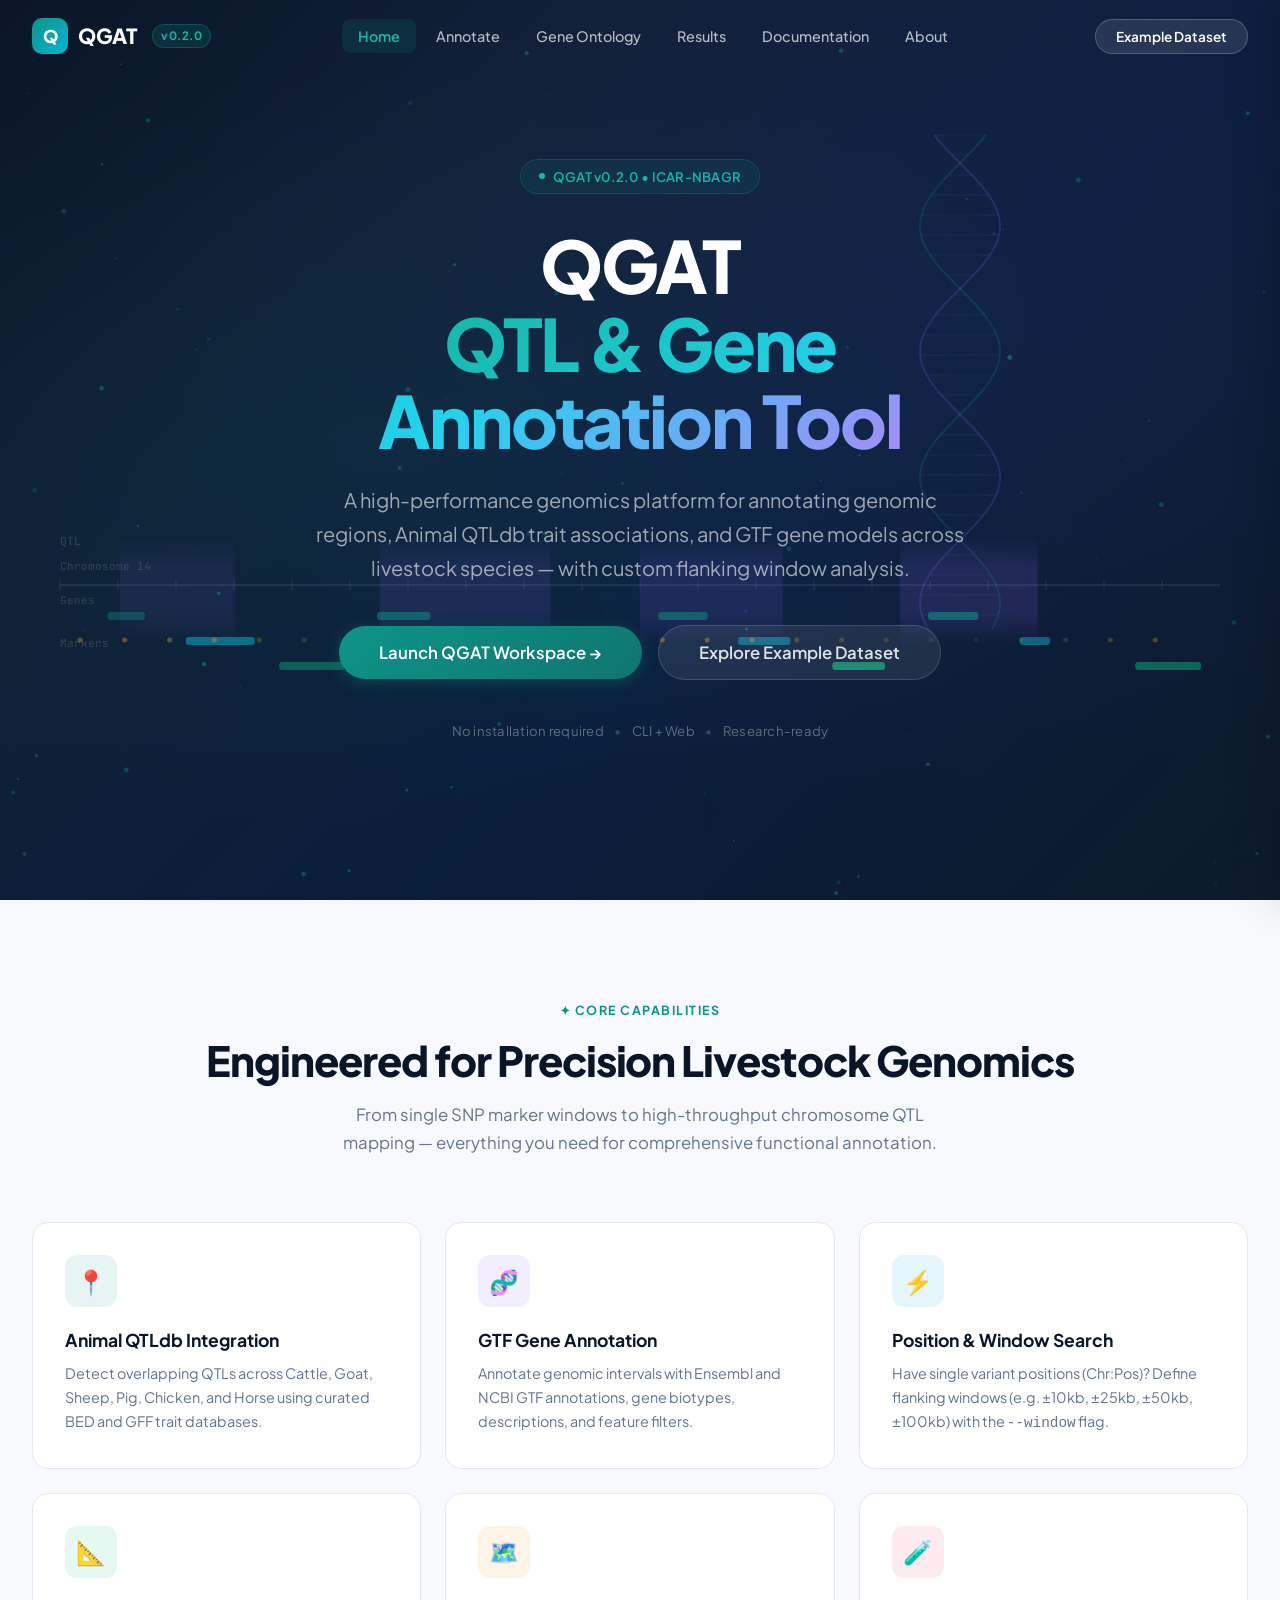
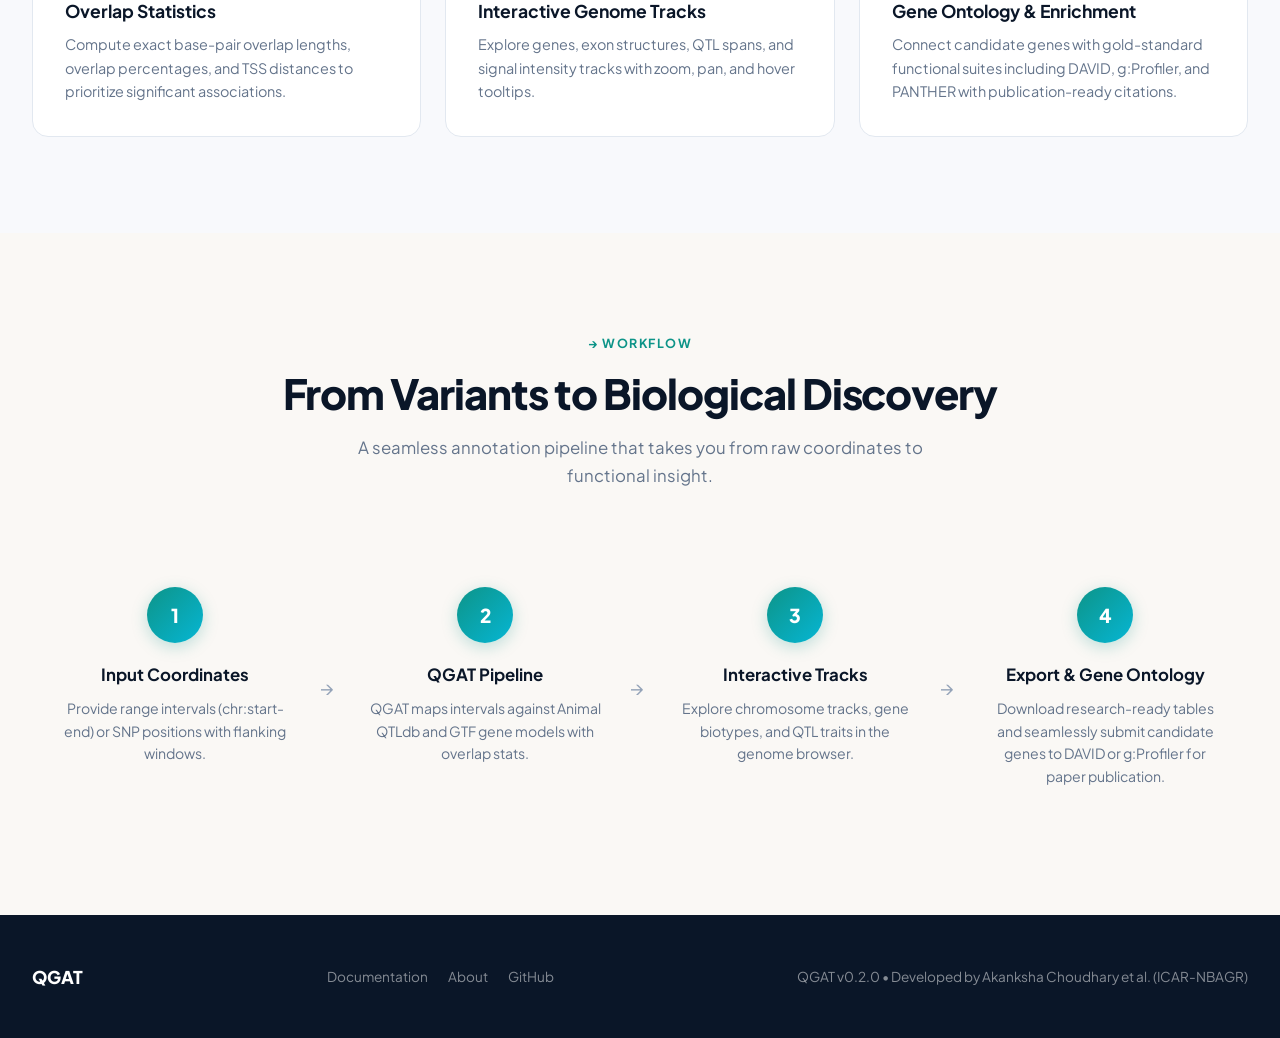
==== website/index.html @ 8915f62c "Release QGAT v0.2.0: CLI window flag, livestock gene structures, and interactive web application" ====
<!DOCTYPE html>
<html lang="en">
<head>
  <meta charset="UTF-8">
  <meta name="viewport" content="width=device-width, initial-scale=1.0">
  <title>QGAT — Quantitative Trait Loci &amp; Gene Annotation Tool</title>
  <meta name="description" content="QGAT: Quantitative Trait Loci and Gene Annotation Tool. Modern, interactive bioinformatics platform for genomic region annotation, Animal QTLdb integration, and candidate gene discovery across livestock species.">
  <link rel="stylesheet" href="css/style.css">
</head>
<body>

<!-- ============================================================
     NAVIGATION
     ============================================================ -->
<nav class="nav nav--transparent" id="mainNav">
  <div class="nav__inner">
    <a href="#home" class="nav__brand" data-nav="home">
      <div class="nav__brand-icon">Q</div>
      QGAT
      <span class="nav__brand-badge">v0.2.0</span>
    </a>
    <ul class="nav__links">
      <li><a class="nav__link active" data-nav="home">Home</a></li>
      <li><a class="nav__link" data-nav="annotate">Annotate</a></li>
      <li><a class="nav__link" data-nav="ontology">Gene Ontology</a></li>
      <li><a class="nav__link" data-nav="results">Results</a></li>
      <li><a class="nav__link" data-nav="docs">Documentation</a></li>
      <li><a class="nav__link" data-nav="about">About</a></li>
    </ul>
    <div class="nav__actions">
      <button class="nav__example-btn" id="loadExampleBtn">Example Dataset</button>
    </div>
  </div>
</nav>

<!-- ============================================================
     HOME / HERO
     ============================================================ -->
<section class="page-section active" id="section-home">

  <!-- Hero -->
  <div class="hero">
    <canvas class="hero__canvas" id="heroCanvas"></canvas>
    <div class="hero__overlay"></div>
    <div class="hero__content">
      <div class="hero__badge">
        <span class="hero__badge-dot"></span>
        QGAT v0.2.0 • ICAR-NBAGR
      </div>
      <h1 class="hero__title">
        QGAT<br><span>QTL &amp; Gene Annotation Tool</span>
      </h1>
      <p class="hero__subtitle">
        A high-performance genomics platform for annotating genomic regions, Animal QTLdb trait associations, and GTF gene models across livestock species — with custom flanking window analysis.
      </p>
      <div class="hero__actions">
        <button class="btn btn--primary btn--lg" data-nav="annotate">
          Launch QGAT Workspace →
        </button>
        <button class="btn btn--secondary btn--lg" id="heroExampleBtn">
          Explore Example Dataset
        </button>
      </div>
      <p class="hero__note">
        No installation required <span>•</span> CLI + Web <span>•</span> Research-ready
      </p>
    </div>
  </div>

  <!-- Features -->
  <div class="features">
    <div class="container">
      <div class="features__header">
        <div class="section-label">✦ Core Capabilities</div>
        <h2 class="section-title">Engineered for Precision Livestock Genomics</h2>
        <p class="section-subtitle">
          From single SNP marker windows to high-throughput chromosome QTL mapping — everything you need for comprehensive functional annotation.
        </p>
      </div>
      <div class="features__grid">
        <div class="feature-card animate-on-scroll">
          <div class="feature-card__icon feature-card__icon--teal">📍</div>
          <h3 class="feature-card__title">Animal QTLdb Integration</h3>
          <p class="feature-card__text">Detect overlapping QTLs across Cattle, Goat, Sheep, Pig, Chicken, and Horse using curated BED and GFF trait databases.</p>
        </div>
        <div class="feature-card animate-on-scroll">
          <div class="feature-card__icon feature-card__icon--purple">🧬</div>
          <h3 class="feature-card__title">GTF Gene Annotation</h3>
          <p class="feature-card__text">Annotate genomic intervals with Ensembl and NCBI GTF annotations, gene biotypes, descriptions, and feature filters.</p>
        </div>
        <div class="feature-card animate-on-scroll">
          <div class="feature-card__icon feature-card__icon--sky">⚡</div>
          <h3 class="feature-card__title">Position &amp; Window Search</h3>
          <p class="feature-card__text">Have single variant positions (Chr:Pos)? Define flanking windows (e.g. ±10kb, ±25kb, ±50kb, ±100kb) with the <code>--window</code> flag.</p>
        </div>
        <div class="feature-card animate-on-scroll">
          <div class="feature-card__icon feature-card__icon--green">📐</div>
          <h3 class="feature-card__title">Overlap Statistics</h3>
          <p class="feature-card__text">Compute exact base-pair overlap lengths, overlap percentages, and TSS distances to prioritize significant associations.</p>
        </div>
        <div class="feature-card animate-on-scroll">
          <div class="feature-card__icon feature-card__icon--amber">🗺️</div>
          <h3 class="feature-card__title">Interactive Genome Tracks</h3>
          <p class="feature-card__text">Explore genes, exon structures, QTL spans, and signal intensity tracks with zoom, pan, and hover tooltips.</p>
        </div>
        <div class="feature-card animate-on-scroll">
          <div class="feature-card__icon feature-card__icon--rose">🧪</div>
          <h3 class="feature-card__title">Gene Ontology &amp; Enrichment</h3>
          <p class="feature-card__text">Connect candidate genes with gold-standard functional suites including DAVID, g:Profiler, and PANTHER with publication-ready citations.</p>
        </div>
      </div>
    </div>
  </div>

  <!-- How It Works -->
  <div class="how-it-works">
    <div class="container">
      <div class="how-it-works__header">
        <div class="section-label">→ Workflow</div>
        <h2 class="section-title">From Variants to Biological Discovery</h2>
        <p class="section-subtitle">A seamless annotation pipeline that takes you from raw coordinates to functional insight.</p>
      </div>
      <div class="steps">
        <div class="step animate-on-scroll">
          <div class="step__number">1</div>
          <h3 class="step__title">Input Coordinates</h3>
          <p class="step__text">Provide range intervals (chr:start-end) or SNP positions with flanking windows.</p>
          <span class="step__arrow">→</span>
        </div>
        <div class="step animate-on-scroll">
          <div class="step__number">2</div>
          <h3 class="step__title">QGAT Pipeline</h3>
          <p class="step__text">QGAT maps intervals against Animal QTLdb and GTF gene models with overlap stats.</p>
          <span class="step__arrow">→</span>
        </div>
        <div class="step animate-on-scroll">
          <div class="step__number">3</div>
          <h3 class="step__title">Interactive Tracks</h3>
          <p class="step__text">Explore chromosome tracks, gene biotypes, and QTL traits in the genome browser.</p>
          <span class="step__arrow">→</span>
        </div>
        <div class="step animate-on-scroll">
          <div class="step__number">4</div>
          <h3 class="step__title">Export &amp; Gene Ontology</h3>
          <p class="step__text">Download research-ready tables and seamlessly submit candidate genes to DAVID or g:Profiler for paper publication.</p>
        </div>
      </div>
    </div>
  </div>

  <!-- Footer -->
  <footer class="footer">
    <div class="container">
      <div class="footer__inner">
        <div class="footer__brand">QGAT</div>
        <div class="footer__links">
          <a href="#" data-nav="docs">Documentation</a>
          <a href="#" data-nav="about">About</a>
          <a href="https://github.com/akanksha-ch0/QGAT" target="_blank">GitHub</a>
        </div>
        <div>QGAT v0.2.0 • Developed by Akanksha Choudhary et al. (ICAR-NBAGR)</div>
      </div>
    </div>
  </footer>
</section>

<!-- ============================================================
     ANNOTATE WORKSPACE
     ============================================================ -->
<section class="page-section" id="section-annotate">
  <div class="workspace">
    <div class="container">

      <!-- Header -->
      <div class="workspace__header">
        <div class="section-label">⬡ Annotation Workspace</div>
        <h2 class="section-title">What would you like to annotate?</h2>
        <p class="section-subtitle" style="margin:0 auto;">Choose your analysis type and provide your genomic data.</p>
      </div>

      <!-- Type selector -->
      <div class="type-selector" style="grid-template-columns: repeat(auto-fit, minmax(220px, 1fr)); max-width: 960px;">
        <div class="type-card selected" data-type="gene" id="typeGene">
          <div class="type-card__check">✓</div>
          <div class="type-card__icon type-card__icon--gene">
            <svg class="lively-icon" viewBox="0 0 48 48" width="40" height="40" fill="none" xmlns="http://www.w3.org/2000/svg">
              <path d="M14 6C14 18 34 18 34 30C34 42 14 42 14 42" stroke="#ffffff" stroke-width="3.5" stroke-linecap="round"/>
              <path d="M34 6C34 18 14 18 14 30C14 42 34 42 34 42" stroke="#a5f3fc" stroke-width="3.5" stroke-linecap="round"/>
              <line x1="17" y1="10" x2="31" y2="10" stroke="#ffffff" stroke-width="2.5" stroke-linecap="round" stroke-dasharray="2 3"/>
              <line x1="20" y1="18" x2="28" y2="18" stroke="#ffffff" stroke-width="2.5" stroke-linecap="round"/>
              <line x1="16" y1="26" x2="32" y2="26" stroke="#ffffff" stroke-width="2.5" stroke-linecap="round"/>
              <line x1="17" y1="34" x2="31" y2="34" stroke="#ffffff" stroke-width="2.5" stroke-linecap="round" stroke-dasharray="2 3"/>
              <circle cx="14" cy="6" r="3" fill="#ffffff"/>
              <circle cx="34" cy="6" r="3" fill="#67e8f9"/>
              <circle cx="34" cy="30" r="3" fill="#ffffff"/>
              <circle cx="14" cy="30" r="3" fill="#67e8f9"/>
              <circle cx="34" cy="42" r="3" fill="#ffffff"/>
              <circle cx="14" cy="42" r="3" fill="#67e8f9"/>
            </svg>
          </div>
          <h3 class="type-card__title">Gene Annotation</h3>
          <p class="type-card__desc">Coordinates + GTF File ➔ <strong>Get List of Genes</strong></p>
        </div>
        <div class="type-card" data-type="qtl" id="typeQTL">
          <div class="type-card__check">✓</div>
          <div class="type-card__icon type-card__icon--qtl">
            <svg class="lively-icon" viewBox="0 0 48 48" width="40" height="40" fill="none" xmlns="http://www.w3.org/2000/svg">
              <circle cx="24" cy="24" r="16" stroke="rgba(255,255,255,0.4)" stroke-width="2" stroke-dasharray="3 3"/>
              <circle cx="24" cy="24" r="10" stroke="#f0abfc" stroke-width="2.5"/>
              <circle cx="24" cy="24" r="4.5" fill="#ffffff"/>
              <line x1="24" y1="4" x2="24" y2="10" stroke="#ffffff" stroke-width="2.5" stroke-linecap="round"/>
              <line x1="24" y1="38" x2="24" y2="44" stroke="#ffffff" stroke-width="2.5" stroke-linecap="round"/>
              <line x1="4" y1="24" x2="10" y2="24" stroke="#ffffff" stroke-width="2.5" stroke-linecap="round"/>
              <line x1="38" y1="24" x2="44" y2="24" stroke="#ffffff" stroke-width="2.5" stroke-linecap="round"/>
              <path d="M12 12C16 16 20 17 24 17C28 17 32 16 36 12" stroke="#ffffff" stroke-width="2" stroke-linecap="round"/>
            </svg>
          </div>
          <h3 class="type-card__title">QTL Annotation</h3>
          <p class="type-card__desc">Coordinates + Select Animal ➔ <strong>Get List of QTLs</strong></p>
        </div>
        <div class="type-card" data-type="combined" id="typeCombined">
          <div class="type-card__check">✓</div>
          <div class="type-card__icon type-card__icon--combined">
            <svg class="lively-icon" viewBox="0 0 48 48" width="40" height="40" fill="none" xmlns="http://www.w3.org/2000/svg">
              <path d="M26 4L11 25H23L20 44L37 21H25L29 4Z" fill="#ffffff" stroke="#fef08a" stroke-width="1.5" stroke-linejoin="round"/>
              <circle cx="10" cy="11" r="2" fill="#fde047"/>
              <circle cx="39" cy="12" r="2.5" fill="#ffffff"/>
              <circle cx="38" cy="36" r="2" fill="#fef08a"/>
              <circle cx="9" cy="34" r="1.5" fill="#ffffff"/>
              <path d="M38 7L40 10L43 12L40 14L38 17L36 14L33 12L36 10Z" fill="#ffffff"/>
            </svg>
          </div>
          <h3 class="type-card__title">Combined Analysis</h3>
          <p class="type-card__desc">Coordinates + Animal + GTF ➔ <strong>Genes &amp; QTLs Combined</strong></p>
        </div>
      </div>

      <!-- ============================================================
           PANEL 1: GENE ANNOTATION (Coordinates + GTF -> List of Genes)
           ============================================================ -->
      <div class="input-panel active" id="panelGene">
        <div class="card">
          <div class="card__header">
            <h3 class="card__title">Gene Annotation: Get List of Genes</h3>
            <p class="card__subtitle">Provide genomic coordinates (either <strong>Chr, Start, End</strong> or <strong>Chr, Position with a flanking window</strong>) along with a GTF file to extract the complete list of overlapping genes.</p>
          </div>

          <!-- Format Switcher -->
          <div class="form-group">
            <label class="form-label">Choose Coordinate Input Format</label>
            <div class="format-toggle" id="geneFormatToggle">
              <button type="button" class="format-toggle__btn active" data-format="range">
                <span>📏</span> Range: Chromosome, Start, End
              </button>
              <button type="button" class="format-toggle__btn" data-format="position">
                <span>🎯</span> Position-Only: Chr, Pos + Flanking Window
              </button>
            </div>
          </div>

          <!-- Window Size Controls (visible when Position format is active) -->
          <div class="form-group" id="geneWindowGroup" style="display:none; background:rgba(13,148,136,0.05); padding:1rem; border-radius:var(--radius); border:1px dashed var(--teal);">
            <label class="form-label" style="color:var(--teal-dark);">Flanking Window Size (creates [Pos - Window, Pos + Window])</label>
            <div class="chip-group" id="geneWindowPresetChips">
              <span class="chip" data-window="10000">±10 kb</span>
              <span class="chip" data-window="25000">±25 kb</span>
              <span class="chip active" data-window="50000">±50 kb (Default)</span>
              <span class="chip" data-window="100000">±100 kb</span>
              <span class="chip" data-window="250000">±250 kb</span>
            </div>
            <input type="number" class="form-input" id="geneCustomWindowInput" placeholder="Custom window size in bp" style="margin-top:0.75rem; max-width:320px;" value="50000">
          </div>

          <!-- Coordinates Textarea -->
          <div class="form-group">
            <div style="display:flex; justify-content:space-between; align-items:center; margin-bottom:0.5rem;">
              <label class="form-label" id="geneInputLabel" style="margin:0;">Paste Coordinates <span class="form-sublabel">(Chromosome &lt;tab/space&gt; Start &lt;tab/space&gt; End)</span></label>
              <button type="button" class="btn btn--sm btn--outline" id="loadGeneRangePresetBtn" style="padding:4px 10px; font-size:0.78rem;">Fill Example Coordinates</button>
            </div>
            <textarea class="form-textarea" id="geneCoordsInput" placeholder="14&#9;1790000&#9;1820000&#10;6&#9;37900000&#9;38100000&#10;2&#9;6440000&#9;6460000&#10;20&#9;31880000&#9;32180000&#10;26&#9;21140000&#9;21170000&#10;..."></textarea>
          </div>

          <div class="divider-text">OR UPLOAD COORDINATE FILE</div>

          <div class="form-group">
            <div class="upload-zone" id="geneCoordsUploadZone">
              <div class="upload-zone__icon">📂</div>
              <div class="upload-zone__text">Drag &amp; drop coordinate file here (.tsv, .csv, .bed, .txt)</div>
              <div class="upload-zone__hint">Auto-detects separators &amp; column headers</div>
              <input type="file" accept=".txt,.csv,.tsv,.bed" hidden id="geneCoordsFileInput">
              <div class="upload-zone__file-info" id="geneCoordsFileInfo">
                <span>📄</span> <span id="geneCoordsFileName"></span>
              </div>
            </div>
          </div>

          <!-- GTF Source Section -->
          <div class="form-group" style="margin-top:1.75rem; padding-top:1.5rem; border-top:1px solid var(--border);">
            <label class="form-label">GTF Annotation File</label>
            <p style="font-size:0.85rem; color:var(--text-secondary); margin-bottom:0.75rem;">Supply your custom GTF file, or select a pre-loaded reference GTF for livestock animals:</p>

            <div class="form-row">
              <div class="form-group">
                <label class="form-label" style="font-size:0.8rem; text-transform:none;">Upload Custom GTF (.gtf or .gtf.gz)</label>
                <input type="file" class="form-input" id="customGtfFile" accept=".gtf,.gtf.gz">
              </div>
              <div class="form-group">
                <label class="form-label" style="font-size:0.8rem; text-transform:none;">OR Select Pre-Loaded Livestock GTF</label>
                <select class="form-select" id="preloadedGtfSelect">
                  <option value="cattle_ucd1" selected>Cattle: Bos taurus (ARS-UCD1.2 Ensembl 109)</option>
                  <option value="goat_chir1">Goat: Capra hircus (CHIR_1.0)</option>
                  <option value="sheep_oar3">Sheep: Ovis aries (OAR3.1)</option>
                  <option value="pig_sscrofa11">Pig: Sus scrofa (Sscrofa11.1)</option>
                  <option value="chicken_gg6">Chicken: Gallus gallus (GRCg6a)</option>
                  <option value="horse_ec2">Horse: Equus caballus (EquCab2.0)</option>
                </select>
              </div>
            </div>
          </div>

          <!-- Feature Filter & Extension -->
          <div class="form-row">
            <div class="form-group">
              <label class="form-label">GTF Feature Filter (--feature)</label>
              <select class="form-select" id="gtfFeatureFilter">
                <option value="gene" selected>gene (Extract all protein_coding, lncRNA, miRNA genes)</option>
                <option value="exon">exon only</option>
                <option value="transcript">transcript</option>
                <option value="all">all GTF features</option>
              </select>
            </div>
            <div class="form-group">
              <label class="form-label">Promoter / Flanking Padding (--upstream / --downstream)</label>
              <input type="number" class="form-input" id="genePaddingInput" placeholder="Extension in bp (e.g. 2000 for promoter)" value="0">
            </div>
          </div>

          <div style="text-align:right; margin-top:2rem;">
            <button class="btn btn--primary btn--lg" id="runGeneAnnotation">
              🧬 Get List of Genes →
            </button>
          </div>
        </div>
      </div>

      <!-- ============================================================
           PANEL 2: QTL ANNOTATION (Coordinates + Select Animal -> List of QTLs)
           ============================================================ -->
      <div class="input-panel" id="panelQTL">
        <div class="card">
          <div class="card__header">
            <h3 class="card__title">QTL Annotation: Built-in Animal QTLdb</h3>
            <p class="card__subtitle">Select your livestock animal and provide coordinates (<strong>Chr, Start, End</strong> or <strong>Chr, Position with window</strong>). QGAT uses internal Animal QTLdb files to return the list of overlapping QTLs.</p>
          </div>

          <!-- Notice banner highlighting pre-loaded livestock files -->
          <div class="qtl-notice-banner">
            <div class="qtl-notice-banner__icon">✨</div>
            <div>
              <strong>Animal QTLdb files are pre-loaded in QGAT!</strong> Complete BED &amp; GFF databases for Cattle, Goat, Sheep, Pig, Chicken, and Horse are already bundled — no external database download needed.
            </div>
          </div>

          <!-- Animal Selection Grid -->
          <div class="form-group">
            <label class="form-label">1. Select Livestock Animal (Animal QTLdb Pre-Loaded)</label>
            <div class="animal-select-grid" id="qtlAnimalGrid">
              <div class="animal-select-card selected" data-species="cattle" data-assembly="ARS-UCD1.2">
                <span class="animal-select-card__badge" title="Selected"></span>
                <div class="animal-select-card__img-wrap">
                  <img src="assets/animals/cattle.jpg" alt="Cattle" class="animal-select-card__img" loading="lazy">
                </div>
                <div class="animal-select-card__name">Cattle</div>
                <div class="animal-select-card__latin">Bos taurus</div>
                <div class="animal-select-card__assembly">ARS-UCD1.2</div>
              </div>
              <div class="animal-select-card" data-species="goat" data-assembly="CHIR_1.0">
                <div class="animal-select-card__img-wrap">
                  <img src="assets/animals/goat.jpg" alt="Goat" class="animal-select-card__img" loading="lazy">
                </div>
                <div class="animal-select-card__name">Goat</div>
                <div class="animal-select-card__latin">Capra hircus</div>
                <div class="animal-select-card__assembly">CHIR_1.0</div>
              </div>
              <div class="animal-select-card" data-species="sheep" data-assembly="OAR3.1">
                <div class="animal-select-card__img-wrap">
                  <img src="assets/animals/sheep.jpg" alt="Sheep" class="animal-select-card__img" loading="lazy">
                </div>
                <div class="animal-select-card__name">Sheep</div>
                <div class="animal-select-card__latin">Ovis aries</div>
                <div class="animal-select-card__assembly">OAR3.1</div>
              </div>
              <div class="animal-select-card" data-species="pig" data-assembly="Sscrofa11.1">
                <div class="animal-select-card__img-wrap">
                  <img src="assets/animals/pig.jpg" alt="Pig" class="animal-select-card__img" loading="lazy">
                </div>
                <div class="animal-select-card__name">Pig</div>
                <div class="animal-select-card__latin">Sus scrofa</div>
                <div class="animal-select-card__assembly">Sscrofa11.1</div>
              </div>
              <div class="animal-select-card" data-species="chicken" data-assembly="GRCg4">
                <div class="animal-select-card__img-wrap">
                  <img src="assets/animals/chicken.jpg" alt="Chicken" class="animal-select-card__img" loading="lazy">
                </div>
                <div class="animal-select-card__name">Chicken</div>
                <div class="animal-select-card__latin">Gallus gallus</div>
                <div class="animal-select-card__assembly">GRCg4</div>
              </div>
              <div class="animal-select-card" data-species="horse" data-assembly="EquCab2">
                <div class="animal-select-card__img-wrap">
                  <img src="assets/animals/horse.jpg" alt="Horse" class="animal-select-card__img" loading="lazy">
                </div>
                <div class="animal-select-card__name">Horse</div>
                <div class="animal-select-card__latin">Equus caballus</div>
                <div class="animal-select-card__assembly">EquCab2</div>
              </div>
            </div>
          </div>

          <!-- Format Switcher -->
          <div class="form-group">
            <label class="form-label">2. Choose Coordinate Input Format</label>
            <div class="format-toggle" id="qtlFormatToggle">
              <button type="button" class="format-toggle__btn active" data-format="range">
                <span>📏</span> Range: Chromosome, Start, End
              </button>
              <button type="button" class="format-toggle__btn" data-format="position">
                <span>🎯</span> Position-Only: Chr, Pos + Flanking Window
              </button>
            </div>
          </div>

          <!-- Window Size Controls (visible when Position format is active) -->
          <div class="form-group" id="qtlWindowGroup" style="display:none; background:rgba(139,92,246,0.05); padding:1rem; border-radius:var(--radius); border:1px dashed var(--lavender);">
            <label class="form-label" style="color:var(--lavender);">Flanking Window Size (creates [Pos - Window, Pos + Window])</label>
            <div class="chip-group" id="qtlWindowPresetChips">
              <span class="chip" data-window="10000">±10 kb</span>
              <span class="chip" data-window="25000">±25 kb</span>
              <span class="chip active" data-window="50000">±50 kb (Default)</span>
              <span class="chip" data-window="100000">±100 kb</span>
              <span class="chip" data-window="250000">±250 kb</span>
            </div>
            <input type="number" class="form-input" id="qtlCustomWindowInput" placeholder="Custom window size in bp" style="margin-top:0.75rem; max-width:320px;" value="50000">
          </div>

          <!-- Coordinates Textarea -->
          <div class="form-group">
            <div style="display:flex; justify-content:space-between; align-items:center; margin-bottom:0.5rem;">
              <label class="form-label" id="qtlInputLabel" style="margin:0;">Genomic Coordinates</label>
              <button type="button" class="btn btn--sm btn--outline" id="loadQTLRangePresetBtn" style="padding:4px 10px; font-size:0.78rem;">Fill Example Livestock QTLs</button>
            </div>
            <textarea class="form-textarea" id="qtlCoordsInput" placeholder="14&#9;1500000&#9;3200000&#10;6&#9;37000000&#9;42000000&#10;2&#9;6000000&#9;7000000&#10;20&#9;31500000&#9;32500000&#10;4&#9;93000000&#9;93500000&#10;..."></textarea>
          </div>

          <div class="divider-text">OR UPLOAD REGIONS FILE</div>

          <div class="form-group">
            <div class="upload-zone" id="qtlUploadZone">
              <div class="upload-zone__icon">📂</div>
              <div class="upload-zone__text">Drag &amp; drop your region file here (.tsv, .csv, .bed, .txt)</div>
              <div class="upload-zone__hint">Auto-matches chromosome names (1 vs Chr1 vs chr1)</div>
              <input type="file" accept=".csv,.tsv,.bed,.txt" hidden id="qtlFileInput">
              <div class="upload-zone__file-info" id="qtlFileInfo">
                <span>📄</span> <span id="qtlFileName"></span>
              </div>
            </div>
          </div>

          <!-- QTL Lookup Mode Options -->
          <div class="form-group">
            <label class="form-label">Animal QTLdb Lookup Mode</label>
            <div class="chip-group">
              <span class="chip active" id="chipTraitGff">Include Trait Details (-trait GFF mode)</span>
              <span class="chip active" id="chipStats">Calculate overlap_bp &amp; overlap_pct</span>
              <span class="chip active" id="chipPlot">Generate Trait Bar Plot</span>
            </div>
          </div>

          <div style="text-align:right; margin-top:2rem;">
            <button class="btn btn--solid btn--lg" id="runQTLAnnotation" style="background:var(--lavender); border-color:var(--lavender);">
              📍 Get List of QTLs →
            </button>
          </div>
        </div>
      </div>

      <!-- ============================================================
           PANEL 3: COMBINED ANNOTATION (Coordinates + Animal + GTF)
           ============================================================ -->
      <div class="input-panel" id="panelCombined">
        <div class="card">
          <div class="card__header">
            <h3 class="card__title">Combined Annotation: Genes &amp; QTLs Integrated</h3>
            <p class="card__subtitle">Map both GTF gene models and Animal QTLdb intervals on the same coordinates to see which genes overlap known trait QTLs.</p>
          </div>

          <div class="form-row">
            <div class="form-group">
              <label class="form-label">Livestock Animal (QTLdb)</label>
              <select class="form-select" id="combinedSpecies">
                <option value="cattle" selected>Cattle: Bos taurus (ARS-UCD1.2)</option>
                <option value="goat">Goat: Capra hircus (CHIR_1.0)</option>
                <option value="sheep">Sheep: Ovis aries (OAR3.1)</option>
                <option value="pig">Pig: Sus scrofa (Sscrofa11.1)</option>
                <option value="chicken">Chicken: Gallus gallus (GRCg4)</option>
                <option value="horse">Horse: Equus caballus (EquCab2)</option>
              </select>
            </div>
            <div class="form-group">
              <label class="form-label">GTF Annotation Source</label>
              <select class="form-select" id="combinedGtf">
                <option value="preloaded" selected>Pre-Loaded Reference GTF (Ensembl 109)</option>
                <option value="custom">Custom Uploaded GTF File</option>
              </select>
            </div>
          </div>

          <!-- Format Switcher -->
          <div class="form-group">
            <label class="form-label">Coordinate Format</label>
            <div class="format-toggle" id="combinedFormatToggle">
              <button type="button" class="format-toggle__btn active" data-format="range">
                <span>📏</span> Range: Chr, Start, End
              </button>
              <button type="button" class="format-toggle__btn" data-format="position">
                <span>🎯</span> Position: Chr, Pos + Flanking Window
              </button>
            </div>
          </div>

          <div class="form-group" id="combinedWindowGroup" style="display:none; background:rgba(20,184,166,0.05); padding:1rem; border-radius:var(--radius); border:1px dashed var(--turquoise);">
            <label class="form-label" style="color:var(--teal);">Window Size (bp)</label>
            <input type="number" class="form-input" id="combinedCustomWindowInput" value="50000" style="max-width:300px;">
          </div>

          <div class="form-group">
            <div style="display:flex; justify-content:space-between; align-items:center; margin-bottom:0.5rem;">
              <label class="form-label" style="margin:0;">Genomic Input</label>
              <button type="button" class="btn btn--sm btn--outline" id="loadCombinedPresetBtn" style="padding:4px 10px; font-size:0.78rem;">Fill Multi-Omic Preset</button>
            </div>
            <textarea class="form-textarea" id="combinedCoordsInput" placeholder="14&#9;1750000&#9;1850000&#10;6&#9;37900000&#9;38100000&#10;2&#9;6400000&#9;6500000&#10;20&#9;31850000&#9;32150000&#10;..."></textarea>
          </div>

          <div style="text-align:right; margin-top:2rem;">
            <button class="btn btn--primary btn--lg" id="runCombinedAnnotation">
              ⚡ Get Genes &amp; QTLs Combined →
            </button>
          </div>
        </div>
      </div>

    </div>
  </div>
</section>

<!-- ============================================================
     GENE ONTOLOGY & FUNCTIONAL ENRICHMENT
     ============================================================ -->
<section class="page-section" id="section-ontology">
  <div class="workspace">
    <div class="container">
      <div class="workspace__header">
        <div class="section-label">🧪 Functional Annotation &amp; Pathway Profiling</div>
        <h2 class="section-title">Gene Ontology &amp; Functional Enrichment</h2>
        <p class="section-subtitle" style="margin:0 auto 2rem;">
          Enrich candidate genes identified by QGAT with leading peer-reviewed functional profiling suites (DAVID, g:Profiler, PANTHER, ShinyGO). Launch one-click live analyses and copy publication-ready manuscript citations.
        </p>
      </div>

      <!-- Active Gene List & Species Controls Card -->
      <div class="card" style="margin-bottom:2rem;">
        <div class="card__header">
          <div>
            <h3 class="card__title">Candidate Gene Set for Functional Profiling</h3>
            <p class="card__subtitle">Gene symbols and Ensembl IDs extracted from your QGAT analysis or custom input.</p>
          </div>
        </div>

        <div class="form-group" style="margin-bottom:1rem;">
          <textarea id="ontologyGenesTextarea" class="form-textarea" rows="3" placeholder="Enter gene symbols separated by space, comma, or newline (e.g., DGAT1 ABCG2 SCD GHR MSTN PLAG1 CAST LEP FASN)..." style="font-family:var(--font-mono); font-size:0.9rem; line-height:1.6;"></textarea>
        </div>

        <div style="display:flex; justify-content:space-between; align-items:center; flex-wrap:wrap; gap:10px;">
          <div style="display:flex; gap:8px; flex-wrap:wrap;">
            <button type="button" class="btn btn--sm btn--outline" id="btnCopySymbols">
              📋 Copy Gene Symbols
            </button>
            <button type="button" class="btn btn--sm btn--outline" id="btnCopyEnsembl">
              📋 Copy Ensembl IDs
            </button>
            <button type="button" class="btn btn--sm btn--outline" id="btnDownloadGeneList">
              💾 Download Gene List (.txt)
            </button>
            <button type="button" class="btn btn--sm btn--ghost" id="btnResetCandidateGenes">
              🔄 Reset to QGAT Candidates
            </button>
          </div>
          <div id="ontologyGeneCountBadge" class="table-badge table-badge--teal" style="font-size:0.82rem;">
            12 genes loaded
          </div>
        </div>
      </div>

      <!-- Functional Enrichment Tools Grid -->
      <div class="ontology-tools-grid">
        
        <!-- Tool 1: g:Profiler -->
        <div class="ontology-tool-card animate-on-scroll">
          <div class="ontology-tool-card__header">
            <div class="ontology-tool-card__brand">
              <div class="ontology-tool-card__icon ontology-tool-card__icon--orange">g:P</div>
              <div>
                <h3 class="ontology-tool-card__name">g:Profiler (g:GOSt)</h3>
                <div class="ontology-tool-card__inst">University of Tartu • ELIXIR Core Resource</div>
              </div>
            </div>
            <span class="table-badge table-badge--green">1-Click Live Launch ⚡</span>
          </div>
          <p class="ontology-tool-card__desc">
            Gene list functional profiling engine with direct Ensembl support for all 6 livestock genomes. Computes Gene Ontology (GO:BP, GO:MF, GO:CC), KEGG, Reactome, WikiPathways, and regulatory TF motifs with multiple testing correction.
          </p>
          <div class="ontology-tool-card__actions">
            <button type="button" class="btn btn--primary btn--sm" id="btnLaunchGProfiler">
              🚀 Launch in g:Profiler ↗
            </button>
            <button type="button" class="btn btn--outline btn--sm" data-copy-citation="gprofiler">
              📄 Copy Citation
            </button>
          </div>
          <div class="citation-box">
            <div class="citation-box__label">Recommended Manuscript Citation:</div>
            <div class="citation-box__text">
              Raudvere U, Kolberg L, Kuzmin I, et al. (2019). g:Profiler: a web server for functional enrichment analysis and conversions of gene lists (2019 update). <em>Nucleic Acids Res</em>, 47(W1):W191–W198. DOI: 10.1093/nar/gkz369.
            </div>
          </div>
        </div>

        <!-- Tool 2: DAVID Bioinformatics Resources -->
        <div class="ontology-tool-card animate-on-scroll">
          <div class="ontology-tool-card__header">
            <div class="ontology-tool-card__brand">
              <div class="ontology-tool-card__icon ontology-tool-card__icon--blue">D</div>
              <div>
                <h3 class="ontology-tool-card__name">DAVID Bioinformatics Resources</h3>
                <div class="ontology-tool-card__inst">NIAID / NIH • Bethesda, MD, USA</div>
              </div>
            </div>
            <span class="table-badge table-badge--purple">Gold Standard GO</span>
          </div>
          <p class="ontology-tool-card__desc">
            Comprehensive knowledgebase for high-throughput functional annotation, Functional Annotation Clustering, 2D chart visualization, and Gene Ontology term enrichment across domestic animal genomes.
          </p>
          <div class="ontology-tool-card__actions">
            <button type="button" class="btn btn--primary btn--sm" id="btnLaunchDAVID">
              🚀 Open DAVID Portal ↗
            </button>
            <button type="button" class="btn btn--outline btn--sm" data-copy-citation="david">
              📄 Copy Citation
            </button>
          </div>
          <div class="citation-box">
            <div class="citation-box__label">Recommended Manuscript Citation:</div>
            <div class="citation-box__text">
              Sherman BT, Hao M, Qiu J, et al. (2022). DAVID: a web server for functional enrichment analysis and functional annotation of gene lists (2021 update). <em>Nucleic Acids Res</em>, 50(W1):W216–W221. DOI: 10.1093/nar/gkac194.
            </div>
          </div>
        </div>

        <!-- Tool 3: PANTHER Classification System -->
        <div class="ontology-tool-card animate-on-scroll">
          <div class="ontology-tool-card__header">
            <div class="ontology-tool-card__brand">
              <div class="ontology-tool-card__icon ontology-tool-card__icon--teal">P</div>
              <div>
                <h3 class="ontology-tool-card__name">PANTHER Classification</h3>
                <div class="ontology-tool-card__inst">Gene Ontology Consortium • USC / HUPO</div>
              </div>
            </div>
            <span class="table-badge table-badge--teal">GO Consortium Official</span>
          </div>
          <p class="ontology-tool-card__desc">
            Official Gene Ontology Consortium platform providing binomial overrepresentation tests for GO terms (BP, MF, CC), PANTHER Pathways, and protein evolutionary families with species-specific backgrounds.
          </p>
          <div class="ontology-tool-card__actions">
            <button type="button" class="btn btn--primary btn--sm" id="btnLaunchPanther">
              🚀 Open PANTHER Portal ↗
            </button>
            <button type="button" class="btn btn--outline btn--sm" data-copy-citation="panther">
              📄 Copy Citation
            </button>
          </div>
          <div class="citation-box">
            <div class="citation-box__label">Recommended Manuscript Citation:</div>
            <div class="citation-box__text">
              Thomas PD, Ebert D, Muruganujan A, et al. (2022). PANTHER: Making genome-scale phylogenetics accessible to all. <em>Protein Sci</em>, 31(1):8–22. DOI: 10.1002/pro.4218.
            </div>
          </div>
        </div>

        <!-- Tool 4: ShinyGO v0.80 -->
        <div class="ontology-tool-card animate-on-scroll">
          <div class="ontology-tool-card__header">
            <div class="ontology-tool-card__brand">
              <div class="ontology-tool-card__icon ontology-tool-card__icon--pink">S</div>
              <div>
                <h3 class="ontology-tool-card__name">ShinyGO v0.80</h3>
                <div class="ontology-tool-card__inst">South Dakota State University (SDSU)</div>
              </div>
            </div>
            <span class="table-badge table-badge--sky">Interactive Graphs</span>
          </div>
          <p class="ontology-tool-card__desc">
            Intuitive graphical enrichment suite with interactive enrichment network graphs, hierarchical clustering trees, and KEGG pathway maps utilizing current Ensembl annotations for domestic livestock.
          </p>
          <div class="ontology-tool-card__actions">
            <button type="button" class="btn btn--primary btn--sm" id="btnLaunchShinyGO">
              🚀 Open ShinyGO Portal ↗
            </button>
            <button type="button" class="btn btn--outline btn--sm" data-copy-citation="shinygo">
              📄 Copy Citation
            </button>
          </div>
          <div class="citation-box">
            <div class="citation-box__label">Recommended Manuscript Citation:</div>
            <div class="citation-box__text">
              Ge SX, Jung D, Yao R. (2020). ShinyGO: a graphical gene-set enrichment tool for animals and plants. <em>Bioinformatics</em>, 36(8):2628–2629. DOI: 10.1093/bioinformatics/btz931.
            </div>
          </div>
        </div>

      </div>

    </div>
  </div>
</section>

<!-- ============================================================
     RESULTS DASHBOARD
     ============================================================ -->
<section class="page-section" id="section-results">
  <div class="results">
    <div class="container">

      <div class="results__header">
        <div class="section-label">📊 Dashboard</div>
        <h2 class="section-title">Annotation Results</h2>
        <p class="section-subtitle">Comprehensive analysis of your genomic regions.</p>
      </div>

      <!-- Results Sub-Navigation Tabs -->
      <div class="results-nav">
        <button type="button" class="results-nav-btn active" id="tabBtnGenes" data-results-tab="genes">
          <span>🧬</span> List of Genes
          <span class="results-nav-badge" id="genesCountBadge">12</span>
        </button>
        <button type="button" class="results-nav-btn" id="tabBtnQTLs" data-results-tab="qtls">
          <span>📍</span> List of QTLs (Animal QTLdb)
          <span class="results-nav-badge" id="qtlsCountBadge">8</span>
        </button>
        <button type="button" class="results-nav-btn" id="tabBtnBrowser" data-results-tab="browser">
          <span>🗺️</span> Interactive Genome Tracks
        </button>
      </div>

      <!-- ============================================================
           TAB 1: LIST OF GENES (from GTF file)
           ============================================================ -->
      <div class="results-tab-content active" id="resultsGenesView">
        <!-- Summary Cards for Genes -->
        <div class="summary-cards" style="grid-template-columns: repeat(auto-fit, minmax(200px, 1fr));">
          <div class="summary-card">
            <div class="summary-card__accent summary-card__accent--teal"></div>
            <div class="summary-card__icon">🧬</div>
            <div class="summary-card__value" id="statTotalGenes" data-count="12">0</div>
            <div class="summary-card__label">Genes Identified</div>
          </div>
          <div class="summary-card">
            <div class="summary-card__accent summary-card__accent--green"></div>
            <div class="summary-card__icon">🔬</div>
            <div class="summary-card__value" id="statCodingGenes" data-count="10">0</div>
            <div class="summary-card__label">Protein Coding</div>
          </div>
          <div class="summary-card">
            <div class="summary-card__accent summary-card__accent--purple"></div>
            <div class="summary-card__icon">📜</div>
            <div class="summary-card__value" id="statGtfFeatures" data-count="2">0</div>
            <div class="summary-card__label">lncRNA / Non-coding</div>
          </div>
          <div class="summary-card">
            <div class="summary-card__accent summary-card__accent--amber"></div>
            <div class="summary-card__icon">🎯</div>
            <div class="summary-card__value" id="statCandidateGenes" data-count="4">0</div>
            <div class="summary-card__label">Key Candidate Genes</div>
          </div>
        </div>

        <!-- Genes Table Container -->
        <div class="results-table-container">
          <div class="table-toolbar">
            <div class="table-search">
              <span class="table-search__icon">🔍</span>
              <input type="text" class="table-search__input" placeholder="Search gene symbol, ID, biotype, function..." id="genesSearchInput">
            </div>
            <div class="table-actions">
              <button class="btn btn--sm btn--primary" id="btnGoToOntology">🧪 Gene Ontology (DAVID / g:Profiler) →</button>
              <button class="btn btn--sm btn--outline" id="exportGenesCSV">Export Genes (CSV)</button>
              <button class="btn btn--sm btn--outline" id="exportGenesTSV">Export Genes (TSV)</button>
            </div>
          </div>
          <div style="overflow-x:auto;">
            <table class="results-table" id="genesTable">
              <thead>
                <tr>
                  <th>Gene Symbol</th>
                  <th>Gene ID (GTF)</th>
                  <th>Chromosome</th>
                  <th>Gene Coordinates</th>
                  <th>Biotype</th>
                  <th>Overlap (bp)</th>
                  <th>Overlap (%)</th>
                  <th>Distance to TSS</th>
                  <th>Strand</th>
                  <th>Action</th>
                </tr>
              </thead>
              <tbody id="genesTableBody">
                <!-- Populated by JS -->
              </tbody>
            </table>
          </div>
          <div class="table-pagination">
            <span>Showing <strong id="showingGenesCount">1–12</strong> of <strong id="totalGenesCount">12</strong> genes</span>
          </div>
        </div>
      </div>

      <!-- ============================================================
           TAB 2: LIST OF QTLS (from Animal QTLdb)
           ============================================================ -->
      <div class="results-tab-content" id="resultsQTLsView">
        <!-- Summary Cards for QTLs -->
        <div class="summary-cards" style="grid-template-columns: repeat(auto-fit, minmax(200px, 1fr));">
          <div class="summary-card">
            <div class="summary-card__accent summary-card__accent--purple"></div>
            <div class="summary-card__icon">📍</div>
            <div class="summary-card__value" id="statTotalQTLs" data-count="8">0</div>
            <div class="summary-card__label">Overlapping QTLs</div>
          </div>
          <div class="summary-card">
            <div class="summary-card__accent summary-card__accent--sky"></div>
            <div class="summary-card__icon">🏷️</div>
            <div class="summary-card__value" id="statQtlTraits" data-count="6">0</div>
            <div class="summary-card__label">Trait Classes</div>
          </div>
          <div class="summary-card">
            <div class="summary-card__accent summary-card__accent--teal"></div>
            <div class="summary-card__icon">🐂</div>
            <div class="summary-card__value" id="statAnimalSpecies">Cattle</div>
            <div class="summary-card__label">Animal Species</div>
          </div>
          <div class="summary-card">
            <div class="summary-card__accent summary-card__accent--amber"></div>
            <div class="summary-card__icon">📚</div>
            <div class="summary-card__value">AnimalQTLdb</div>
            <div class="summary-card__label">Database Source</div>
          </div>
        </div>

        <!-- QTLs Table Container -->
        <div class="results-table-container">
          <div class="table-toolbar">
            <div class="table-search">
              <span class="table-search__icon">🔍</span>
              <input type="text" class="table-search__input" placeholder="Search QTL ID, trait name, trait class..." id="qtlsSearchInput">
            </div>
            <div class="table-actions">
              <button class="btn btn--sm btn--outline" id="exportQTLsCSV">Export QTLs (CSV)</button>
              <button class="btn btn--sm btn--outline" id="exportQTLsTSV">Export QTLs (TSV)</button>
            </div>
          </div>
          <div style="overflow-x:auto;">
            <table class="results-table" id="qtlsTable">
              <thead>
                <tr>
                  <th>QTL ID</th>
                  <th>Animal</th>
                  <th>Chromosome</th>
                  <th>QTL Interval</th>
                  <th>Trait Name</th>
                  <th>Trait Class</th>
                  <th>Overlap (%)</th>
                  <th>PubMed ID</th>
                  <th>Action</th>
                </tr>
              </thead>
              <tbody id="qtlsTableBody">
                <!-- Populated by JS -->
              </tbody>
            </table>
          </div>
          <div class="table-pagination">
            <span>Showing <strong id="showingQTLsCount">1–8</strong> of <strong id="totalQTLsCount">8</strong> QTLs</span>
          </div>
        </div>
      </div>

      <!-- ============================================================
           TAB 3: GENOME TRACKS & CANDIDATE INSIGHTS
           ============================================================ -->
      <div class="results-tab-content" id="resultsBrowserView">
        <!-- Genome Visualization -->
        <div class="genome-viz">
          <div class="genome-viz__header">
            <h3 class="genome-viz__title">Interactive Multi-Track Genome Browser</h3>
            <div class="genome-viz__controls">
              <button class="btn btn--icon" id="zoomIn" title="Zoom in">+</button>
              <button class="btn btn--icon" id="zoomOut" title="Zoom out">−</button>
              <button class="btn btn--icon" id="resetZoom" title="Reset view">⟲</button>
            </div>
          </div>
          <canvas class="genome-viz__canvas" id="genomeCanvas"></canvas>
          <div class="genome-viz__legend">
            <div class="legend-item"><div class="legend-dot" style="background:var(--teal);"></div> GTF Genes</div>
            <div class="legend-item"><div class="legend-dot" style="background:var(--lavender);"></div> Animal QTLdb Spans</div>
            <div class="legend-item"><div class="legend-dot" style="background:var(--amber);"></div> Variant Positions</div>
            <div class="legend-item"><div class="legend-dot" style="background:var(--rose);"></div> Priority Candidates</div>
          </div>
        </div>

        <!-- Candidate Genes Insights -->
        <div class="candidates">
          <div class="candidates__header">
            <div>
              <div class="section-label">🎯 Prioritization</div>
              <h2 class="section-title" style="font-size:1.5rem;">Candidate Gene &amp; QTL Insights</h2>
            </div>
          </div>
          <div class="candidates__grid" id="candidatesGrid">
            <!-- Populated by JS -->
          </div>
        </div>
      </div>

    </div>
  </div>
</section>

<!-- ============================================================
     DOCUMENTATION
     ============================================================ -->
<section class="page-section" id="section-docs">
  <div class="docs-page">
    <div class="container">
      <div class="docs-content">
        <div class="section-label">📖 Documentation</div>
        <h1 class="section-title">Getting Started with QGAT</h1>
        <p><strong>QGAT (QTL and Gene Annotation Tool)</strong> is a high-performance bioinformatics platform and interactive web application designed to identify Quantitative Trait Loci (QTLs) and annotate genomic regions with gene models, biotypes, and trait associations across major livestock species.</p>

        <h2>Input Formats</h2>
        <p>QGAT supports flexible input parsing. Column names are <strong>case-insensitive</strong>, auto-detects separators (tab, comma, space), and handles Excel UTF-8 BOM automatically.</p>

        <h3>Format 1: Range Input (chromosome + start + end)</h3>
        <pre>chromosome	start	end
1	22834818	23381127
2	38590	3831532
14	1800000	3100000</pre>

        <h3>Format 2: Position-Only Input (chromosome + position) with <code>--window</code></h3>
        <pre>chromosome	position
1	22834818
2	38590
14	1801116</pre>
        <p>When using position-only input, specify <code>--window SIZE</code> (in base pairs) to automatically create intervals: <code>[position - window, position + window]</code>.</p>

        <h3>Accepted Column Aliases</h3>
        <p>QGAT flexibly recognizes a wide range of common column headers:</p>
        <ul>
          <li><strong>Chromosome:</strong> <code>chromosome</code>, <code>chr</code>, <code>chrom</code>, <code>CHR</code>, <code>#CHROM</code>, <code>contig</code>, <code>seqname</code></li>
          <li><strong>Start:</strong> <code>start</code>, <code>START</code>, <code>begin</code>, <code>chromStart</code>, <code>region_start</code></li>
          <li><strong>End:</strong> <code>end</code>, <code>END</code>, <code>stop</code>, <code>chromEnd</code>, <code>region_end</code></li>
          <li><strong>Position:</strong> <code>position</code>, <code>pos</code>, <code>POS</code>, <code>bp</code>, <code>BP</code>, <code>loc</code>, <code>location</code>, <code>snp_pos</code></li>
        </ul>

        <h2>QGAT Subcommands &amp; CLI Usage</h2>
        <p>QGAT v0.2.0 provides an intuitive command-line interface with subcommands for QTL identification, GTF gene annotation, and candidate gene extraction:</p>

        <h3>1. QTL Annotation (<code>QGAT qtl</code>)</h3>
        <p>Find overlapping QTLs across 6 livestock species using pre-packaged Animal QTLdb databases with either range intervals or position-only variants:</p>
        <pre># Standard Range input (chromosome, start, end)
QGAT qtl -i input_regions.tsv -species cattle -o output_qtls.tsv

# Position-Only variant input with flanking window (chromosome, position)
QGAT qtl -i snps.tsv -species goat -o output_qtls.tsv --window 50000

# Trait-specific search with P-values from GFF database
QGAT qtl -i input_regions.tsv -species cattle -trait -o trait_qtls.tsv</pre>

        <h3>2. Gene Annotation (<code>QGAT annotate</code>)</h3>
        <p>Annotate genomic regions against GTF gene models (Ensembl or NCBI), computing exact overlap length, percentage coverage, and distance to transcription start sites (TSS):</p>
        <pre># Standard Range gene annotation with Ensembl GTF
QGAT annotate -i input_regions.tsv -gtf genome.gtf -o annotated.tsv

# Position-Only SNPs with 100 kb flanking window
QGAT annotate -i snps.tsv -gtf genome.gtf -o annotated.tsv --window 100000

# Filter to specific GTF features (e.g. gene only)
QGAT annotate -i input_regions.tsv -gtf genome.gtf -o annotated.tsv --feature gene

# Upstream/downstream flanking promoter extensions (+/- 5 kb)
QGAT annotate -i input_regions.tsv -gtf genome.gtf -o annotated.tsv --upstream 5000 --downstream 5000

# Using NCBI GTF annotations
QGAT annotate -i input_regions.tsv -gtf ncbi_genome.gtf -ncbi -o annotated.tsv</pre>

        <h3>3. Trait Frequency Plotting (<code>QGAT plot</code>)</h3>
        <p>Generate publication-quality bar plots of trait frequencies from GFF-based QTL runs:</p>
        <pre>QGAT plot -i trait_qtls.tsv -o trait_distribution_barplot.png</pre>

        <h3>4. Candidate Gene Extraction for Gene Ontology</h3>
        <p>Extract unique candidate gene symbols from QGAT annotation results for functional enrichment profiling in DAVID, g:Profiler, PANTHER, or ShinyGO:</p>
        <pre># Extract unique gene symbols from QGAT output
cut -f 10 annotated.tsv | sort -u > candidate_genes.txt

# Pipe directly into the QGAT Web App Gene Ontology workspace
# for 1-click execution in g:Profiler, DAVID, PANTHER, and ShinyGO</pre>

        <h2>Animal QTLdb Supported Species</h2>
        <p>QGAT includes curated, pre-indexed QTL databases for six major livestock species:</p>
        <ul>
          <li><strong>Cattle (<em>Bos taurus</em>):</strong> ARS-UCD1.2 &amp; UMD3.1.1 assemblies</li>
          <li><strong>Goat (<em>Capra hircus</em>):</strong> CHIR_1.0 &amp; ARS1 assemblies</li>
          <li><strong>Sheep (<em>Ovis aries</em>):</strong> OAR3.1 &amp; Oar_rambouillet_v1.0 assemblies</li>
          <li><strong>Pig (<em>Sus scrofa</em>):</strong> Sscrofa11.1 assembly</li>
          <li><strong>Chicken (<em>Gallus gallus</em>):</strong> GRCg6a assembly</li>
          <li><strong>Horse (<em>Equus caballus</em>):</strong> EquCab2.0 &amp; EquCab3.0 assemblies</li>
        </ul>

        <h2>Advanced Features</h2>
        <ul>
          <li><strong>Overlap Statistics:</strong> Computes exact base-pair overlap (<code>overlap_bp</code>), percentage overlap (<code>overlap_pct</code>), and distance to transcription start site (<code>distance_to_tss</code>).</li>
          <li><strong>Boundary Extensions:</strong> Use <code>--upstream</code> and <code>--downstream</code> flags to inspect flanking promoter or regulatory regions.</li>
          <li><strong>Feature Filtering:</strong> Target <code>gene</code>, <code>exon</code>, <code>CDS</code>, or <code>transcript</code> features from GTF files.</li>
          <li><strong>Multi-Format Exports:</strong> Download results directly in CSV, TSV, BED, or JSON.</li>
        </ul>

        <h2>Gene Ontology &amp; Functional Enrichment</h2>
        <p>QGAT bridges candidate gene discovery with external peer-reviewed functional enrichment suites. Users can send prioritized candidate gene sets directly to:</p>
        <ul>
          <li><strong>g:Profiler (g:GOSt):</strong> Functional profiling with 1-click live query execution supporting Ensembl annotations for Cattle, Goat, Sheep, Pig, Chicken, and Horse.</li>
          <li><strong>DAVID Bioinformatics Resources:</strong> Gold-standard functional annotation clustering, 2D chart exploration, and GO term mapping.</li>
          <li><strong>PANTHER Classification:</strong> Statistical overrepresentation test for GO biological processes, molecular functions, and cellular components.</li>
          <li><strong>ShinyGO:</strong> Deep graphical visualization of enriched gene sets, dot plots, and pathway DAG networks.</li>
        </ul>
        <p>The Gene Ontology workspace provides 1-click formatted citations and a pre-composed "Materials and Methods" boilerplate paragraph ready for direct insertion into research manuscripts.</p>
      </div>
    </div>
  </div>
</section>

<!-- ============================================================
     ABOUT
     ============================================================ -->
<section class="page-section" id="section-about">
  <div class="about-page">
    <div class="container">
      <div class="docs-content">
        <div class="section-label">ℹ️ About QGAT</div>
        <h1 class="section-title">About QGAT</h1>
        <p>
          <strong>QGAT (QTL and Gene Annotation Tool)</strong> is a dedicated bioinformatics platform developed to empower livestock genomics researchers with fast, accurate, and flexible annotation of QTLs and gene features.
        </p>
        <p>
          Combining an efficient Python CLI engine with an interactive, modern web exploration interface, QGAT bridges the gap between high-throughput sequencing/GWAS coordinates and actionable biological insights.
        </p>

        <h2>Development Team</h2>
        <p>QGAT is developed and maintained by researchers at <strong>ICAR - National Bureau of Animal Genetic Resources (NBAGR)</strong>, Karnal, Haryana, India:</p>
        <ul>
          <li><strong>Akanksha Choudhary</strong> (Lead Developer &amp; Concept)</li>
          <li>A. Kumar</li>
          <li>S.F. Ahmad</li>
          <li>R.K. Ghandham</li>
          <li>N.H. Mohan</li>
        </ul>

        <h2>Citation</h2>
        <p>If you use QGAT in your research or publications, please cite:</p>
        <pre>QGAT: QTL and Gene Annotation Tool (v0.2.0)
Choudhary, A., Kumar, A., Ahmad, S.F., Ghandham, R.K., Mohan, N.H.
ICAR - National Bureau of Animal Genetic Resources (NBAGR), Karnal, India.</pre>

        <h2>Institution &amp; License</h2>
        <p>Developed at <strong>ICAR-NBAGR</strong>. Open source for academic and agricultural research.</p>

        <h2>Source Repository</h2>
        <p>
          Source code, issues, and contributions are available on GitHub:
          <a href="https://github.com/akanksha-ch0/QGAT" target="_blank" rel="noopener">https://github.com/akanksha-ch0/QGAT</a>
        </p>
      </div>
    </div>
  </div>
</section>

<!-- ============================================================
     PROCESSING OVERLAY
     ============================================================ -->
<div class="processing-overlay" id="processingOverlay">
  <div class="processing__visual">
    <div class="processing__ring processing__ring--1"></div>
    <div class="processing__ring processing__ring--2"></div>
    <div class="processing__ring processing__ring--3"></div>
    <div class="processing__core"></div>
  </div>
  <div class="processing__text" id="processingText">Initializing analysis...</div>
  <div class="processing__step" id="processingStep">Step 1 of 4</div>
  <div class="processing__bar">
    <div class="processing__bar-fill" id="processingBar"></div>
  </div>
</div>

<!-- ============================================================
     GENOME TOOLTIP
     ============================================================ -->
<div class="genome-tooltip" id="genomeTooltip">
  <div class="genome-tooltip__title" id="tooltipTitle"></div>
  <div id="tooltipContent"></div>
</div>

<!-- ============================================================
     GENE DETAIL DRAWER
     ============================================================ -->
<div class="gene-drawer__backdrop" id="drawerBackdrop"></div>
<div class="gene-drawer" id="geneDrawer">
  <div class="drawer__header">
    <div>
      <div class="drawer__gene-name" id="drawerGeneName">DGAT1</div>
      <div class="drawer__gene-id" id="drawerGeneId">ENSBTAG00000026356</div>
    </div>
    <button class="drawer__close" id="drawerClose">✕</button>
  </div>
  <div class="drawer__body" id="drawerBody">
    <!-- Populated dynamically -->
  </div>
</div>

<!-- ============================================================
     SCRIPTS
     ============================================================ -->
<script src="js/app.js"></script>

</body>
</html>
---- website/css/style.css ----
/* ============================================================
   QGAT — Design System & Component Styles
   QTL and Gene Annotation Tool
   ============================================================ */

/* ---------- Google Fonts ---------- */
@import url('https://fonts.googleapis.com/css2?family=Inter:wght@300;400;500;600;700;800;900&family=JetBrains+Mono:wght@400;500;600&family=Plus+Jakarta+Sans:wght@400;500;600;700;800&display=swap');

/* ---------- CSS Custom Properties ---------- */
:root {
  /* Colors — Scientific palette */
  --navy:          #0a1628;
  --navy-light:    #1e293b;
  --navy-mid:      #334155;
  --slate:         #475569;
  --slate-light:   #64748b;
  --slate-lighter: #94a3b8;

  --teal:          #0d9488;
  --teal-light:    #14b8a6;
  --teal-dark:     #0f766e;
  --turquoise:     #06b6d4;
  --turquoise-light: #22d3ee;
  --green:         #10b981;
  --green-light:   #34d399;
  --lavender:      #8b5cf6;
  --lavender-light:#a78bfa;
  --purple:        #7c3aed;
  --rose:          #f43f5e;
  --amber:         #f59e0b;
  --sky:           #0ea5e9;

  /* Backgrounds */
  --bg:            #f8f9fc;
  --bg-warm:       #faf8f5;
  --bg-card:       #ffffff;
  --bg-hover:      #f1f5f9;
  --bg-dark:       #0a1628;
  --bg-dark-card:  rgba(255,255,255,0.06);

  /* Borders */
  --border:        #e2e8f0;
  --border-light:  #f1f5f9;
  --border-focus:  #0d9488;

  /* Text */
  --text:          #1e293b;
  --text-secondary:#64748b;
  --text-muted:    #94a3b8;
  --text-inverse:  #f8fafc;

  /* Typography */
  --font-sans:     'Plus Jakarta Sans', 'Inter', -apple-system, BlinkMacSystemFont, sans-serif;
  --font-mono:     'JetBrains Mono', 'SF Mono', 'Fira Code', monospace;

  /* Sizing */
  --radius-sm:     8px;
  --radius:        12px;
  --radius-lg:     16px;
  --radius-xl:     24px;
  --radius-full:   9999px;

  /* Shadows */
  --shadow-sm:     0 1px 2px rgba(0,0,0,0.04), 0 1px 3px rgba(0,0,0,0.06);
  --shadow:        0 1px 3px rgba(0,0,0,0.04), 0 4px 12px rgba(0,0,0,0.06);
  --shadow-md:     0 4px 6px rgba(0,0,0,0.04), 0 10px 24px rgba(0,0,0,0.08);
  --shadow-lg:     0 10px 15px rgba(0,0,0,0.04), 0 20px 40px rgba(0,0,0,0.1);
  --shadow-xl:     0 20px 25px rgba(0,0,0,0.06), 0 40px 60px rgba(0,0,0,0.12);
  --shadow-glow-teal:    0 0 20px rgba(13,148,136,0.15), 0 0 40px rgba(13,148,136,0.08);
  --shadow-glow-lavender:0 0 20px rgba(139,92,246,0.15), 0 0 40px rgba(139,92,246,0.08);

  /* Transitions */
  --ease:          cubic-bezier(0.4, 0, 0.2, 1);
  --ease-bounce:   cubic-bezier(0.34, 1.56, 0.64, 1);
  --duration:      0.3s;
  --duration-slow: 0.5s;

  /* Layout */
  --max-width:     1280px;
  --nav-height:    72px;
}

/* ---------- Reset & Base ---------- */
*, *::before, *::after {
  margin: 0; padding: 0;
  box-sizing: border-box;
}

html {
  font-size: 16px;
  scroll-behavior: smooth;
  -webkit-font-smoothing: antialiased;
  -moz-osx-font-smoothing: grayscale;
}

body {
  font-family: var(--font-sans);
  color: var(--text);
  background: var(--bg);
  line-height: 1.6;
  overflow-x: hidden;
}

a { color: var(--teal); text-decoration: none; transition: color var(--duration) var(--ease); }
a:hover { color: var(--teal-dark); }

img { max-width: 100%; display: block; }

button {
  font-family: var(--font-sans);
  cursor: pointer;
  border: none;
  outline: none;
  font-size: 0.95rem;
}

input, textarea, select {
  font-family: var(--font-sans);
  font-size: 0.95rem;
}

::selection {
  background: rgba(13,148,136,0.2);
  color: var(--navy);
}

.mono { font-family: var(--font-mono); }

/* ---------- Scrollbar ---------- */
::-webkit-scrollbar { width: 8px; height: 8px; }
::-webkit-scrollbar-track { background: transparent; }
::-webkit-scrollbar-thumb { background: var(--slate-lighter); border-radius: 4px; }
::-webkit-scrollbar-thumb:hover { background: var(--slate-light); }

/* ---------- Container ---------- */
.container {
  max-width: var(--max-width);
  margin: 0 auto;
  padding: 0 2rem;
}

/* ---------- Section ---------- */
.page-section {
  display: none;
  opacity: 0;
  transition: opacity 0.4s var(--ease);
}
.page-section.active {
  display: block;
  opacity: 1;
}

/* ============================================================
   NAVIGATION
   ============================================================ */
.nav {
  position: fixed;
  top: 0; left: 0; right: 0;
  height: var(--nav-height);
  z-index: 1000;
  transition: all var(--duration) var(--ease);
  display: flex;
  align-items: center;
}

.nav--transparent {
  background: transparent;
}

.nav--solid {
  background: rgba(255,255,255,0.92);
  backdrop-filter: blur(20px) saturate(180%);
  -webkit-backdrop-filter: blur(20px) saturate(180%);
  border-bottom: 1px solid var(--border-light);
  box-shadow: var(--shadow-sm);
}

.nav--dark {
  background: rgba(10,22,40,0.92);
  backdrop-filter: blur(20px);
  border-bottom: 1px solid rgba(255,255,255,0.06);
}

.nav__inner {
  display: flex;
  align-items: center;
  justify-content: space-between;
  width: 100%;
  max-width: var(--max-width);
  margin: 0 auto;
  padding: 0 2rem;
}

.nav__brand {
  display: flex;
  align-items: center;
  gap: 10px;
  font-weight: 800;
  font-size: 1.3rem;
  letter-spacing: -0.02em;
  color: var(--navy);
  text-decoration: none;
}

.nav--transparent .nav__brand,
.nav--dark .nav__brand {
  color: #fff;
}

.nav__brand-icon {
  width: 36px;
  height: 36px;
  background: linear-gradient(135deg, var(--teal), var(--turquoise));
  border-radius: 10px;
  display: flex;
  align-items: center;
  justify-content: center;
  color: #fff;
  font-size: 1.1rem;
  font-weight: 800;
}

.nav__brand-badge {
  display: inline-flex;
  align-items: center;
  font-size: 0.72rem;
  font-weight: 700;
  padding: 2px 8px;
  border-radius: var(--radius-full);
  background: rgba(13, 148, 136, 0.18);
  color: var(--teal-light);
  border: 1px solid rgba(13, 148, 136, 0.35);
  margin-left: 6px;
  letter-spacing: 0.04em;
}

.nav__links {
  display: flex;
  align-items: center;
  gap: 4px;
  list-style: none;
}

.nav__link {
  padding: 8px 16px;
  border-radius: var(--radius-sm);
  font-size: 0.9rem;
  font-weight: 500;
  color: var(--slate);
  transition: all var(--duration) var(--ease);
  cursor: pointer;
  text-decoration: none;
}

.nav--transparent .nav__link,
.nav--dark .nav__link {
  color: rgba(255,255,255,0.7);
}
.nav--transparent .nav__link:hover,
.nav--dark .nav__link:hover {
  color: #fff;
  background: rgba(255,255,255,0.1);
}
.nav__link:hover {
  color: var(--teal);
  background: var(--bg-hover);
}

.nav__link.active {
  color: var(--teal);
  font-weight: 600;
}
.nav--transparent .nav__link.active,
.nav--dark .nav__link.active {
  color: var(--teal-light);
  background: rgba(13,148,136,0.15);
}

.nav__actions {
  display: flex;
  align-items: center;
  gap: 12px;
}

.nav__example-btn {
  padding: 8px 20px;
  border-radius: var(--radius-full);
  font-size: 0.85rem;
  font-weight: 600;
  background: rgba(13,148,136,0.1);
  color: var(--teal);
  border: 1px solid rgba(13,148,136,0.2);
  transition: all var(--duration) var(--ease);
}
.nav--transparent .nav__example-btn,
.nav--dark .nav__example-btn {
  background: rgba(255,255,255,0.1);
  color: #fff;
  border-color: rgba(255,255,255,0.2);
}
.nav__example-btn:hover {
  background: var(--teal);
  color: #fff;
  border-color: var(--teal);
  transform: translateY(-1px);
}

/* ============================================================
   HERO SECTION
   ============================================================ */
.hero {
  position: relative;
  min-height: 100vh;
  background: linear-gradient(135deg, #0a1628 0%, #0f2035 30%, #0a1e3d 60%, #0d1b2a 100%);
  display: flex;
  align-items: center;
  overflow: hidden;
}

.hero__canvas {
  position: absolute;
  top: 0; left: 0;
  width: 100%; height: 100%;
  z-index: 1;
}

.hero__overlay {
  position: absolute;
  top: 0; left: 0; right: 0; bottom: 0;
  background: radial-gradient(ellipse at 30% 50%, rgba(13,148,136,0.08) 0%, transparent 60%),
              radial-gradient(ellipse at 70% 30%, rgba(139,92,246,0.06) 0%, transparent 60%);
  z-index: 2;
}

.hero__content {
  position: relative;
  z-index: 3;
  max-width: 720px;
  padding: 0 2rem;
  margin: 0 auto;
  text-align: center;
}

.hero__badge {
  display: inline-flex;
  align-items: center;
  gap: 8px;
  padding: 6px 18px;
  background: rgba(13,148,136,0.12);
  border: 1px solid rgba(13,148,136,0.25);
  border-radius: var(--radius-full);
  color: var(--teal-light);
  font-size: 0.82rem;
  font-weight: 600;
  letter-spacing: 0.02em;
  margin-bottom: 2rem;
  animation: fadeInUp 0.8s var(--ease) 0.2s both;
}

.hero__badge-dot {
  width: 6px; height: 6px;
  background: var(--teal-light);
  border-radius: 50%;
  animation: pulse-dot 2s infinite;
}

@keyframes pulse-dot {
  0%, 100% { opacity: 1; transform: scale(1); }
  50% { opacity: 0.5; transform: scale(1.5); }
}

.hero__title {
  font-size: clamp(2.8rem, 6vw, 4.5rem);
  font-weight: 900;
  line-height: 1.08;
  letter-spacing: -0.03em;
  color: #fff;
  margin-bottom: 1.5rem;
  animation: fadeInUp 0.8s var(--ease) 0.4s both;
}

.hero__title span {
  background: linear-gradient(135deg, var(--teal-light), var(--turquoise-light), var(--lavender-light));
  -webkit-background-clip: text;
  -webkit-text-fill-color: transparent;
  background-clip: text;
}

.hero__subtitle {
  font-size: clamp(1.05rem, 2vw, 1.25rem);
  color: rgba(255,255,255,0.6);
  line-height: 1.7;
  margin-bottom: 2.5rem;
  font-weight: 400;
  animation: fadeInUp 0.8s var(--ease) 0.6s both;
}

.hero__actions {
  display: flex;
  align-items: center;
  justify-content: center;
  gap: 16px;
  margin-bottom: 2.5rem;
  animation: fadeInUp 0.8s var(--ease) 0.8s both;
  flex-wrap: wrap;
}

.hero__note {
  font-size: 0.82rem;
  color: rgba(255,255,255,0.35);
  font-weight: 400;
  animation: fadeInUp 0.8s var(--ease) 1s both;
  letter-spacing: 0.02em;
}

.hero__note span {
  margin: 0 8px;
  opacity: 0.5;
}

/* ---------- Buttons ---------- */
.btn {
  display: inline-flex;
  align-items: center;
  gap: 8px;
  padding: 14px 32px;
  border-radius: var(--radius-full);
  font-weight: 600;
  font-size: 0.95rem;
  transition: all var(--duration) var(--ease);
  position: relative;
  overflow: hidden;
}

.btn--primary {
  background: linear-gradient(135deg, var(--teal), var(--teal-dark));
  color: #fff;
  box-shadow: 0 4px 16px rgba(13,148,136,0.3);
}
.btn--primary:hover {
  transform: translateY(-2px);
  box-shadow: 0 8px 24px rgba(13,148,136,0.4);
}

.btn--secondary {
  background: rgba(255,255,255,0.08);
  color: rgba(255,255,255,0.85);
  border: 1px solid rgba(255,255,255,0.15);
}
.btn--secondary:hover {
  background: rgba(255,255,255,0.15);
  color: #fff;
  transform: translateY(-2px);
}

.btn--outline {
  background: transparent;
  color: var(--teal);
  border: 2px solid var(--teal);
}
.btn--outline:hover {
  background: var(--teal);
  color: #fff;
  transform: translateY(-2px);
}

.btn--solid {
  background: var(--teal);
  color: #fff;
}
.btn--solid:hover {
  background: var(--teal-dark);
  transform: translateY(-2px);
  box-shadow: var(--shadow-md);
}

.btn--sm {
  padding: 8px 20px;
  font-size: 0.85rem;
}
.btn--lg {
  padding: 16px 40px;
  font-size: 1.05rem;
}

.btn--icon {
  width: 40px; height: 40px;
  padding: 0;
  display: flex;
  align-items: center;
  justify-content: center;
  border-radius: var(--radius);
  background: var(--bg-hover);
  color: var(--slate);
}
.btn--icon:hover {
  background: var(--border);
  color: var(--text);
}

/* ============================================================
   FEATURES SECTION (on home page)
   ============================================================ */
.features {
  padding: 6rem 0;
  background: var(--bg);
}

.section-label {
  display: inline-flex;
  align-items: center;
  gap: 8px;
  font-size: 0.78rem;
  font-weight: 700;
  letter-spacing: 0.12em;
  text-transform: uppercase;
  color: var(--teal);
  margin-bottom: 1rem;
}

.section-title {
  font-size: clamp(1.8rem, 4vw, 2.6rem);
  font-weight: 800;
  letter-spacing: -0.025em;
  line-height: 1.15;
  color: var(--navy);
  margin-bottom: 1rem;
}

.section-subtitle {
  font-size: 1.05rem;
  color: var(--text-secondary);
  max-width: 600px;
  line-height: 1.7;
}

.features__header {
  text-align: center;
  margin-bottom: 4rem;
}
.features__header .section-subtitle {
  margin: 0 auto;
}

.features__grid {
  display: grid;
  grid-template-columns: repeat(auto-fit, minmax(300px, 1fr));
  gap: 24px;
}

.feature-card {
  background: var(--bg-card);
  border: 1px solid var(--border);
  border-radius: var(--radius-lg);
  padding: 2rem;
  transition: all var(--duration) var(--ease);
  position: relative;
  overflow: hidden;
}
.feature-card::before {
  content: '';
  position: absolute;
  top: 0; left: 0; right: 0;
  height: 3px;
  background: linear-gradient(90deg, var(--teal), var(--turquoise));
  opacity: 0;
  transition: opacity var(--duration) var(--ease);
}
.feature-card:hover {
  transform: translateY(-4px);
  box-shadow: var(--shadow-lg);
  border-color: transparent;
}
.feature-card:hover::before {
  opacity: 1;
}

.feature-card__icon {
  width: 52px; height: 52px;
  border-radius: var(--radius);
  display: flex;
  align-items: center;
  justify-content: center;
  font-size: 1.5rem;
  margin-bottom: 1.2rem;
}
.feature-card__icon--teal     { background: rgba(13,148,136,0.1); color: var(--teal); }
.feature-card__icon--purple   { background: rgba(139,92,246,0.1); color: var(--lavender); }
.feature-card__icon--sky      { background: rgba(14,165,233,0.1); color: var(--sky); }
.feature-card__icon--green    { background: rgba(16,185,129,0.1); color: var(--green); }
.feature-card__icon--amber    { background: rgba(245,158,11,0.1); color: var(--amber); }
.feature-card__icon--rose     { background: rgba(244,63,94,0.1);  color: var(--rose); }

.feature-card__title {
  font-size: 1.1rem;
  font-weight: 700;
  color: var(--navy);
  margin-bottom: 0.5rem;
}

.feature-card__text {
  font-size: 0.9rem;
  color: var(--text-secondary);
  line-height: 1.65;
}

/* ============================================================
   HOW IT WORKS
   ============================================================ */
.how-it-works {
  padding: 6rem 0;
  background: var(--bg-warm);
}

.how-it-works__header {
  text-align: center;
  margin-bottom: 4rem;
}
.how-it-works__header .section-subtitle {
  margin: 0 auto;
}

.steps {
  display: flex;
  gap: 24px;
  position: relative;
}

.step {
  flex: 1;
  text-align: center;
  padding: 2rem 1.5rem;
  position: relative;
}

.step__number {
  width: 56px; height: 56px;
  border-radius: 50%;
  background: linear-gradient(135deg, var(--teal), var(--turquoise));
  color: #fff;
  font-weight: 800;
  font-size: 1.2rem;
  display: flex;
  align-items: center;
  justify-content: center;
  margin: 0 auto 1.2rem;
  box-shadow: 0 4px 16px rgba(13,148,136,0.25);
}

.step__title {
  font-size: 1.05rem;
  font-weight: 700;
  color: var(--navy);
  margin-bottom: 0.5rem;
}

.step__text {
  font-size: 0.88rem;
  color: var(--text-secondary);
  line-height: 1.6;
}

.step__arrow {
  position: absolute;
  right: -16px;
  top: 50%;
  transform: translateY(-50%);
  font-size: 1.2rem;
  color: var(--slate-lighter);
}

/* ============================================================
   ANNOTATION WORKSPACE
   ============================================================ */
.workspace {
  padding-top: calc(var(--nav-height) + 2rem);
  min-height: 100vh;
  padding-bottom: 4rem;
}

.workspace__header {
  text-align: center;
  margin-bottom: 3rem;
  padding-top: 2rem;
}

/* Type selector cards */
.type-selector {
  display: grid;
  grid-template-columns: 1fr 1fr;
  gap: 20px;
  max-width: 720px;
  margin: 0 auto 3rem;
}

.type-card {
  background: var(--bg-card);
  border: 2px solid var(--border);
  border-radius: var(--radius-lg);
  padding: 2rem;
  text-align: center;
  cursor: pointer;
  transition: all var(--duration) var(--ease);
  position: relative;
}
.type-card:hover {
  border-color: var(--teal);
  transform: translateY(-2px);
  box-shadow: var(--shadow-md);
}
.type-card.selected {
  border-color: var(--teal);
  background: rgba(13,148,136,0.04);
  box-shadow: var(--shadow-glow-teal);
}

.type-card__icon {
  width: 72px; height: 72px;
  border-radius: 20px;
  margin: 0 auto 1.2rem;
  display: flex;
  align-items: center;
  justify-content: center;
  position: relative;
  transition: all 0.4s cubic-bezier(0.34, 1.56, 0.64, 1);
}

.type-card__icon--gene {
  background: linear-gradient(135deg, #0d9488 0%, #06b6d4 100%);
  box-shadow: 0 10px 24px rgba(13, 148, 136, 0.35), inset 0 1px 1px rgba(255,255,255,0.4);
}

.type-card__icon--qtl {
  background: linear-gradient(135deg, #7c3aed 0%, #d946ef 100%);
  box-shadow: 0 10px 24px rgba(124, 58, 237, 0.35), inset 0 1px 1px rgba(255,255,255,0.4);
}

.type-card__icon--combined {
  background: linear-gradient(135deg, #f59e0b 0%, #ef4444 50%, #8b5cf6 100%);
  box-shadow: 0 10px 24px rgba(239, 68, 68, 0.35), inset 0 1px 1px rgba(255,255,255,0.4);
}

.type-card:hover .type-card__icon,
.type-card.selected .type-card__icon {
  transform: translateY(-4px) scale(1.08);
}

.type-card:hover .type-card__icon--gene,
.type-card.selected .type-card__icon--gene {
  box-shadow: 0 14px 30px rgba(13, 148, 136, 0.5), 0 0 20px rgba(6, 182, 212, 0.4);
}

.type-card:hover .type-card__icon--qtl,
.type-card.selected .type-card__icon--qtl {
  box-shadow: 0 14px 30px rgba(124, 58, 237, 0.5), 0 0 20px rgba(217, 70, 239, 0.4);
}

.type-card:hover .type-card__icon--combined,
.type-card.selected .type-card__icon--combined {
  box-shadow: 0 14px 30px rgba(239, 68, 68, 0.5), 0 0 20px rgba(245, 158, 11, 0.4);
}

.lively-icon {
  filter: drop-shadow(0 2px 4px rgba(0,0,0,0.15));
  transition: transform 0.4s cubic-bezier(0.34, 1.56, 0.64, 1);
}

.type-card:hover .lively-icon {
  transform: rotate(6deg) scale(1.06);
}

.type-card__title {
  font-size: 1.15rem;
  font-weight: 700;
  color: var(--navy);
  margin-bottom: 0.4rem;
}

.type-card__desc {
  font-size: 0.85rem;
  color: var(--text-secondary);
}

.type-card__check {
  position: absolute;
  top: 12px; right: 12px;
  width: 24px; height: 24px;
  border-radius: 50%;
  background: var(--teal);
  color: #fff;
  display: none;
  align-items: center;
  justify-content: center;
  font-size: 0.8rem;
}
.type-card.selected .type-card__check {
  display: flex;
}

/* Input form area */
.input-panel {
  max-width: 800px;
  margin: 0 auto;
  display: none;
}
.input-panel.active {
  display: block;
  animation: fadeInUp 0.4s var(--ease);
}

.card {
  background: var(--bg-card);
  border: 1px solid var(--border);
  border-radius: var(--radius-lg);
  padding: 2rem;
  box-shadow: var(--shadow-sm);
}

.card__header {
  margin-bottom: 1.5rem;
}
.card__title {
  font-size: 1.3rem;
  font-weight: 700;
  color: var(--navy);
  margin-bottom: 0.3rem;
}
.card__subtitle {
  font-size: 0.9rem;
  color: var(--text-secondary);
}

/* Form elements */
.form-group {
  margin-bottom: 1.5rem;
}

.form-label {
  display: block;
  font-size: 0.85rem;
  font-weight: 600;
  color: var(--navy);
  margin-bottom: 0.5rem;
}

.form-sublabel {
  font-size: 0.8rem;
  color: var(--text-muted);
  font-weight: 400;
  margin-left: 4px;
}

.form-input,
.form-select,
.form-textarea {
  width: 100%;
  padding: 12px 16px;
  border: 1.5px solid var(--border);
  border-radius: var(--radius);
  background: var(--bg);
  color: var(--text);
  font-size: 0.95rem;
  transition: all var(--duration) var(--ease);
}
.form-input:focus,
.form-select:focus,
.form-textarea:focus {
  outline: none;
  border-color: var(--teal);
  box-shadow: 0 0 0 3px rgba(13,148,136,0.1);
  background: #fff;
}

.form-textarea {
  min-height: 140px;
  resize: vertical;
  font-family: var(--font-mono);
  font-size: 0.88rem;
  line-height: 1.8;
}

.form-select {
  appearance: none;
  background-image: url("data:image/svg+xml,%3Csvg xmlns='http://www.w3.org/2000/svg' width='12' height='12' fill='%2364748b' viewBox='0 0 16 16'%3E%3Cpath d='M8 11L3 6h10z'/%3E%3C/svg%3E");
  background-repeat: no-repeat;
  background-position: right 14px center;
  padding-right: 36px;
  cursor: pointer;
}

/* Upload area */
.upload-zone {
  border: 2px dashed var(--border);
  border-radius: var(--radius-lg);
  padding: 2.5rem;
  text-align: center;
  transition: all var(--duration) var(--ease);
  cursor: pointer;
  background: rgba(248,249,252,0.5);
}
.upload-zone:hover,
.upload-zone.drag-over {
  border-color: var(--teal);
  background: rgba(13,148,136,0.04);
}

.upload-zone__icon {
  font-size: 2.2rem;
  margin-bottom: 0.8rem;
  color: var(--slate-lighter);
}

.upload-zone__text {
  font-size: 0.95rem;
  font-weight: 600;
  color: var(--navy);
  margin-bottom: 0.3rem;
}

.upload-zone__hint {
  font-size: 0.82rem;
  color: var(--text-muted);
}

.upload-zone__file-info {
  display: none;
  align-items: center;
  gap: 12px;
  padding: 12px 16px;
  background: rgba(13,148,136,0.06);
  border-radius: var(--radius);
  margin-top: 1rem;
  font-size: 0.88rem;
  color: var(--teal-dark);
  font-weight: 500;
}
.upload-zone__file-info.visible {
  display: flex;
}

/* Chip selector */
.chip-group {
  display: flex;
  flex-wrap: wrap;
  gap: 10px;
}

.chip {
  padding: 8px 18px;
  border-radius: var(--radius-full);
  font-size: 0.82rem;
  font-weight: 600;
  border: 1.5px solid var(--border);
  background: var(--bg-card);
  color: var(--slate);
  cursor: pointer;
  transition: all var(--duration) var(--ease);
  user-select: none;
}
.chip:hover {
  border-color: var(--teal);
  color: var(--teal);
}
.chip.active {
  background: rgba(13,148,136,0.08);
  border-color: var(--teal);
  color: var(--teal);
}

/* Divider with text */
.divider-text {
  display: flex;
  align-items: center;
  gap: 16px;
  margin: 1.5rem 0;
  font-size: 0.82rem;
  color: var(--text-muted);
  font-weight: 600;
  text-transform: uppercase;
  letter-spacing: 0.08em;
}
.divider-text::before,
.divider-text::after {
  content: '';
  flex: 1;
  height: 1px;
  background: var(--border);
}

/* Row layout */
.form-row {
  display: grid;
  grid-template-columns: 1fr 1fr;
  gap: 16px;
}

/* ============================================================
   PROCESSING OVERLAY
   ============================================================ */
.processing-overlay {
  position: fixed;
  top: 0; left: 0; right: 0; bottom: 0;
  z-index: 2000;
  background: var(--bg-dark);
  display: none;
  align-items: center;
  justify-content: center;
  flex-direction: column;
}
.processing-overlay.active {
  display: flex;
}

.processing__visual {
  width: 200px; height: 200px;
  position: relative;
  margin-bottom: 3rem;
}

.processing__ring {
  position: absolute;
  border-radius: 50%;
  border: 2px solid transparent;
  animation: spin 3s linear infinite;
}
.processing__ring--1 {
  width: 200px; height: 200px;
  top: 0; left: 0;
  border-top-color: var(--teal);
  border-right-color: rgba(13,148,136,0.3);
  animation-duration: 2s;
}
.processing__ring--2 {
  width: 160px; height: 160px;
  top: 20px; left: 20px;
  border-bottom-color: var(--turquoise);
  border-left-color: rgba(6,182,212,0.3);
  animation-duration: 3s;
  animation-direction: reverse;
}
.processing__ring--3 {
  width: 120px; height: 120px;
  top: 40px; left: 40px;
  border-top-color: var(--lavender);
  border-right-color: rgba(139,92,246,0.3);
  animation-duration: 2.5s;
}

.processing__core {
  position: absolute;
  width: 60px; height: 60px;
  top: 70px; left: 70px;
  border-radius: 50%;
  background: radial-gradient(circle, rgba(13,148,136,0.3), transparent);
  animation: pulse-core 2s infinite;
}

@keyframes pulse-core {
  0%, 100% { transform: scale(1); opacity: 0.6; }
  50% { transform: scale(1.3); opacity: 1; }
}

@keyframes spin {
  to { transform: rotate(360deg); }
}

.processing__text {
  font-size: 1.1rem;
  font-weight: 600;
  color: rgba(255,255,255,0.9);
  margin-bottom: 0.5rem;
  min-height: 2em;
  text-align: center;
}

.processing__step {
  font-size: 0.85rem;
  color: rgba(255,255,255,0.4);
}

.processing__bar {
  width: 280px;
  height: 3px;
  background: rgba(255,255,255,0.1);
  border-radius: 2px;
  margin-top: 2rem;
  overflow: hidden;
}

.processing__bar-fill {
  height: 100%;
  background: linear-gradient(90deg, var(--teal), var(--turquoise));
  border-radius: 2px;
  width: 0%;
  transition: width 0.5s var(--ease);
}

/* ============================================================
   RESULTS DASHBOARD
   ============================================================ */
.results {
  padding-top: calc(var(--nav-height) + 2rem);
  min-height: 100vh;
  padding-bottom: 4rem;
}

.results__header {
  margin-bottom: 2rem;
  padding-top: 2rem;
}

/* Summary cards */
.summary-cards {
  display: grid;
  grid-template-columns: repeat(auto-fit, minmax(200px, 1fr));
  gap: 16px;
  margin-bottom: 2.5rem;
}

.summary-card {
  background: var(--bg-card);
  border: 1px solid var(--border);
  border-radius: var(--radius-lg);
  padding: 1.5rem;
  text-align: center;
  position: relative;
  overflow: hidden;
  transition: all var(--duration) var(--ease);
}
.summary-card:hover {
  transform: translateY(-2px);
  box-shadow: var(--shadow-md);
}

.summary-card__icon {
  font-size: 1.5rem;
  margin-bottom: 0.6rem;
}

.summary-card__value {
  font-size: 2rem;
  font-weight: 800;
  color: var(--navy);
  letter-spacing: -0.02em;
  line-height: 1.2;
}

.summary-card__label {
  font-size: 0.8rem;
  font-weight: 600;
  color: var(--text-secondary);
  text-transform: uppercase;
  letter-spacing: 0.06em;
  margin-top: 0.2rem;
}

.summary-card__accent {
  position: absolute;
  top: 0; left: 0; right: 0;
  height: 3px;
}
.summary-card__accent--teal    { background: linear-gradient(90deg, var(--teal), var(--turquoise)); }
.summary-card__accent--purple  { background: linear-gradient(90deg, var(--lavender), var(--purple)); }
.summary-card__accent--green   { background: linear-gradient(90deg, var(--green), var(--green-light)); }
.summary-card__accent--amber   { background: linear-gradient(90deg, var(--amber), #fbbf24); }
.summary-card__accent--sky     { background: linear-gradient(90deg, var(--sky), var(--turquoise)); }

/* ============================================================
   GENOME VISUALIZATION
   ============================================================ */
.genome-viz {
  background: var(--bg-card);
  border: 1px solid var(--border);
  border-radius: var(--radius-lg);
  padding: 1.5rem;
  margin-bottom: 2rem;
  box-shadow: var(--shadow-sm);
}

.genome-viz__header {
  display: flex;
  align-items: center;
  justify-content: space-between;
  margin-bottom: 1rem;
}

.genome-viz__title {
  font-size: 1rem;
  font-weight: 700;
  color: var(--navy);
}

.genome-viz__controls {
  display: flex;
  gap: 8px;
}

.genome-viz__canvas {
  width: 100%;
  height: 320px;
  border-radius: var(--radius);
  background: var(--navy);
  cursor: crosshair;
}

.genome-viz__legend {
  display: flex;
  gap: 20px;
  margin-top: 1rem;
  padding-top: 1rem;
  border-top: 1px solid var(--border-light);
}

.legend-item {
  display: flex;
  align-items: center;
  gap: 6px;
  font-size: 0.78rem;
  color: var(--text-secondary);
  font-weight: 500;
}

.legend-dot {
  width: 10px; height: 10px;
  border-radius: 3px;
}

/* Tooltip */
.genome-tooltip {
  position: fixed;
  z-index: 3000;
  background: var(--bg-card);
  border: 1px solid var(--border);
  border-radius: var(--radius);
  padding: 12px 16px;
  box-shadow: var(--shadow-lg);
  pointer-events: none;
  display: none;
  min-width: 200px;
  max-width: 300px;
}
.genome-tooltip.visible {
  display: block;
  animation: fadeIn 0.15s var(--ease);
}

.genome-tooltip__title {
  font-size: 0.88rem;
  font-weight: 700;
  color: var(--navy);
  margin-bottom: 6px;
}

.genome-tooltip__row {
  display: flex;
  justify-content: space-between;
  font-size: 0.78rem;
  color: var(--text-secondary);
  padding: 2px 0;
}

.genome-tooltip__row span:last-child {
  font-family: var(--font-mono);
  font-weight: 500;
  color: var(--text);
  font-size: 0.76rem;
}

/* ============================================================
   RESULTS TABLE
   ============================================================ */
.results-table-container {
  background: var(--bg-card);
  border: 1px solid var(--border);
  border-radius: var(--radius-lg);
  overflow: hidden;
  margin-bottom: 2rem;
  box-shadow: var(--shadow-sm);
}

.table-toolbar {
  display: flex;
  align-items: center;
  justify-content: space-between;
  padding: 1rem 1.5rem;
  border-bottom: 1px solid var(--border-light);
  gap: 12px;
  flex-wrap: wrap;
}

.table-search {
  display: flex;
  align-items: center;
  gap: 8px;
  background: var(--bg);
  border: 1.5px solid var(--border);
  border-radius: var(--radius);
  padding: 8px 14px;
  min-width: 250px;
  transition: all var(--duration) var(--ease);
}
.table-search:focus-within {
  border-color: var(--teal);
  box-shadow: 0 0 0 3px rgba(13,148,136,0.1);
}
.table-search__icon {
  color: var(--text-muted);
  font-size: 0.9rem;
}
.table-search__input {
  border: none;
  background: none;
  outline: none;
  font-size: 0.88rem;
  color: var(--text);
  flex: 1;
}

.table-actions {
  display: flex;
  gap: 8px;
}

.results-table {
  width: 100%;
  border-collapse: collapse;
  font-size: 0.85rem;
}

.results-table thead {
  background: var(--bg);
}

.results-table th {
  padding: 12px 16px;
  text-align: left;
  font-weight: 600;
  color: var(--slate);
  font-size: 0.78rem;
  text-transform: uppercase;
  letter-spacing: 0.06em;
  border-bottom: 1px solid var(--border);
  white-space: nowrap;
  cursor: pointer;
  user-select: none;
  transition: color var(--duration) var(--ease);
}
.results-table th:hover {
  color: var(--teal);
}

.results-table td {
  padding: 12px 16px;
  border-bottom: 1px solid var(--border-light);
  color: var(--text);
  vertical-align: middle;
}

.results-table tbody tr {
  transition: background var(--duration) var(--ease);
  cursor: pointer;
}
.results-table tbody tr:hover {
  background: rgba(13,148,136,0.03);
}

.table-gene-name {
  font-weight: 600;
  color: var(--teal-dark);
}

.table-mono {
  font-family: var(--font-mono);
  font-size: 0.78rem;
  color: var(--slate);
}

.table-badge {
  display: inline-block;
  padding: 3px 10px;
  border-radius: var(--radius-full);
  font-size: 0.72rem;
  font-weight: 600;
}
.table-badge--teal   { background: rgba(13,148,136,0.1); color: var(--teal); }
.table-badge--purple { background: rgba(139,92,246,0.1); color: var(--lavender); }
.table-badge--amber  { background: rgba(245,158,11,0.1); color: var(--amber); }

.table-pagination {
  display: flex;
  align-items: center;
  justify-content: space-between;
  padding: 12px 1.5rem;
  border-top: 1px solid var(--border-light);
  font-size: 0.82rem;
  color: var(--text-secondary);
}

.pagination-btns {
  display: flex;
  gap: 4px;
}

.pagination-btn {
  width: 32px; height: 32px;
  display: flex;
  align-items: center;
  justify-content: center;
  border-radius: var(--radius-sm);
  font-size: 0.82rem;
  font-weight: 600;
  background: transparent;
  color: var(--slate);
  transition: all var(--duration) var(--ease);
}
.pagination-btn:hover {
  background: var(--bg-hover);
}
.pagination-btn.active {
  background: var(--teal);
  color: #fff;
}

/* ============================================================
   CANDIDATE GENE CARDS
   ============================================================ */
.candidates {
  margin-bottom: 2rem;
}

.candidates__header {
  display: flex;
  align-items: center;
  justify-content: space-between;
  margin-bottom: 1.5rem;
}

.candidates__grid {
  display: grid;
  grid-template-columns: repeat(auto-fill, minmax(280px, 1fr));
  gap: 16px;
}

.candidate-card {
  background: var(--bg-card);
  border: 1px solid var(--border);
  border-radius: var(--radius-lg);
  padding: 1.5rem;
  transition: all var(--duration) var(--ease);
  cursor: pointer;
}
.candidate-card:hover {
  transform: translateY(-3px);
  box-shadow: var(--shadow-md);
  border-color: var(--teal);
}

.candidate-card__top {
  display: flex;
  align-items: center;
  justify-content: space-between;
  margin-bottom: 1rem;
}

.candidate-card__gene {
  font-size: 1.1rem;
  font-weight: 800;
  color: var(--navy);
  font-family: var(--font-mono);
}

.candidate-card__score {
  display: flex;
  align-items: center;
  gap: 6px;
}

.score-ring {
  width: 44px; height: 44px;
  position: relative;
}

.score-ring svg {
  width: 44px; height: 44px;
  transform: rotate(-90deg);
}

.score-ring__bg {
  fill: none;
  stroke: var(--border);
  stroke-width: 3;
}

.score-ring__fill {
  fill: none;
  stroke-width: 3;
  stroke-linecap: round;
  transition: stroke-dashoffset 1s var(--ease);
}

.score-ring__text {
  position: absolute;
  top: 50%; left: 50%;
  transform: translate(-50%, -50%);
  font-size: 0.72rem;
  font-weight: 800;
  color: var(--navy);
}

.candidate-card__location {
  font-size: 0.78rem;
  color: var(--text-secondary);
  font-family: var(--font-mono);
  margin-bottom: 1rem;
}

.candidate-card__evidence {
  display: flex;
  flex-direction: column;
  gap: 4px;
}

.evidence-item {
  display: flex;
  align-items: center;
  gap: 8px;
  font-size: 0.8rem;
  color: var(--text-secondary);
}

.evidence-item__check {
  width: 18px; height: 18px;
  border-radius: 50%;
  display: flex;
  align-items: center;
  justify-content: center;
  font-size: 0.65rem;
  flex-shrink: 0;
}
.evidence-item__check--yes {
  background: rgba(16,185,129,0.12);
  color: var(--green);
}
.evidence-item__check--no {
  background: rgba(148,163,184,0.15);
  color: var(--slate-lighter);
}

/* ============================================================
   QTL TRAIT EXPLORER
   ============================================================ */
.trait-explorer {
  margin-bottom: 2.5rem;
}

.trait-explorer__header {
  margin-bottom: 1.5rem;
}

.trait-grid {
  display: grid;
  grid-template-columns: repeat(auto-fill, minmax(200px, 1fr));
  gap: 14px;
}

.trait-card {
  background: var(--bg-card);
  border: 1px solid var(--border);
  border-radius: var(--radius-lg);
  padding: 1.5rem;
  text-align: center;
  cursor: pointer;
  transition: all var(--duration) var(--ease);
}
.trait-card:hover {
  transform: translateY(-3px);
  box-shadow: var(--shadow-md);
  border-color: var(--teal);
}

.trait-card__icon {
  font-size: 2rem;
  margin-bottom: 0.8rem;
}

.trait-card__name {
  font-size: 0.9rem;
  font-weight: 700;
  color: var(--navy);
  margin-bottom: 0.2rem;
}

.trait-card__count {
  font-size: 0.78rem;
  color: var(--text-secondary);
}

/* ============================================================
   GENE DETAIL DRAWER
   ============================================================ */
.gene-drawer {
  position: fixed;
  top: 0; right: -520px;
  width: 520px;
  max-width: 90vw;
  height: 100vh;
  z-index: 2000;
  background: var(--bg-card);
  box-shadow: -10px 0 40px rgba(0,0,0,0.15);
  transition: right 0.4s var(--ease);
  overflow-y: auto;
}
.gene-drawer.open {
  right: 0;
}

.gene-drawer__backdrop {
  position: fixed;
  top: 0; left: 0; right: 0; bottom: 0;
  z-index: 1999;
  background: rgba(0,0,0,0.3);
  opacity: 0;
  pointer-events: none;
  transition: opacity 0.3s var(--ease);
}
.gene-drawer__backdrop.visible {
  opacity: 1;
  pointer-events: auto;
}

.drawer__header {
  padding: 2rem;
  border-bottom: 1px solid var(--border-light);
  display: flex;
  align-items: flex-start;
  justify-content: space-between;
  position: sticky;
  top: 0;
  background: var(--bg-card);
  z-index: 1;
}

.drawer__gene-name {
  font-size: 1.5rem;
  font-weight: 800;
  font-family: var(--font-mono);
  color: var(--navy);
}

.drawer__gene-id {
  font-size: 0.82rem;
  color: var(--text-secondary);
  font-family: var(--font-mono);
  margin-top: 2px;
}

.drawer__close {
  width: 36px; height: 36px;
  border-radius: var(--radius-sm);
  background: var(--bg-hover);
  color: var(--slate);
  display: flex;
  align-items: center;
  justify-content: center;
  cursor: pointer;
  font-size: 1.1rem;
  transition: all var(--duration) var(--ease);
  border: none;
}
.drawer__close:hover {
  background: var(--border);
  color: var(--text);
}

.drawer__body {
  padding: 2rem;
}

.drawer-section {
  margin-bottom: 2rem;
}

.drawer-section__title {
  font-size: 0.78rem;
  font-weight: 700;
  text-transform: uppercase;
  letter-spacing: 0.1em;
  color: var(--teal);
  margin-bottom: 1rem;
  padding-bottom: 0.5rem;
  border-bottom: 1px solid var(--border-light);
}

.drawer-info-row {
  display: flex;
  justify-content: space-between;
  padding: 6px 0;
  font-size: 0.88rem;
}
.drawer-info-row__label {
  color: var(--text-secondary);
}
.drawer-info-row__value {
  font-weight: 600;
  color: var(--text);
}
.drawer-info-row__value.mono {
  font-family: var(--font-mono);
  font-size: 0.82rem;
}

.drawer-tag {
  display: inline-block;
  padding: 4px 12px;
  border-radius: var(--radius-full);
  font-size: 0.76rem;
  font-weight: 600;
  margin: 3px 4px 3px 0;
  background: rgba(13,148,136,0.08);
  color: var(--teal);
}
.drawer-tag--purple {
  background: rgba(139,92,246,0.08);
  color: var(--lavender);
}
.drawer-tag--amber {
  background: rgba(245,158,11,0.08);
  color: var(--amber);
}

/* ============================================================
   DOCUMENTATION & ABOUT
   ============================================================ */
.docs-page, .about-page {
  padding-top: calc(var(--nav-height) + 3rem);
  min-height: 100vh;
  padding-bottom: 4rem;
}

.docs-content {
  max-width: 800px;
  margin: 0 auto;
}

.docs-content h2 {
  font-size: 1.5rem;
  font-weight: 800;
  color: var(--navy);
  margin-top: 2.5rem;
  margin-bottom: 1rem;
}

.docs-content h3 {
  font-size: 1.1rem;
  font-weight: 700;
  color: var(--navy-light);
  margin-top: 1.5rem;
  margin-bottom: 0.6rem;
}

.docs-content p {
  font-size: 0.95rem;
  color: var(--text-secondary);
  line-height: 1.75;
  margin-bottom: 1rem;
}

.docs-content code {
  font-family: var(--font-mono);
  font-size: 0.85rem;
  background: rgba(13,148,136,0.06);
  color: var(--teal-dark);
  padding: 2px 8px;
  border-radius: 4px;
}

.docs-content pre {
  background: var(--navy);
  color: #e2e8f0;
  padding: 1.2rem;
  border-radius: var(--radius);
  font-family: var(--font-mono);
  font-size: 0.85rem;
  overflow-x: auto;
  margin-bottom: 1.5rem;
  line-height: 1.7;
}

.docs-content ul, .docs-content ol {
  padding-left: 1.5rem;
  margin-bottom: 1rem;
}
.docs-content li {
  font-size: 0.95rem;
  color: var(--text-secondary);
  line-height: 1.75;
  margin-bottom: 0.3rem;
}

/* ============================================================
   FOOTER
   ============================================================ */
.footer {
  background: var(--navy);
  color: rgba(255,255,255,0.5);
  padding: 3rem 0;
  font-size: 0.85rem;
}

.footer__inner {
  display: flex;
  align-items: center;
  justify-content: space-between;
}

.footer__brand {
  font-weight: 800;
  font-size: 1.1rem;
  color: #fff;
}

.footer__links {
  display: flex;
  gap: 20px;
}
.footer__links a {
  color: rgba(255,255,255,0.5);
  font-size: 0.85rem;
}
.footer__links a:hover {
  color: var(--teal-light);
}

/* ============================================================
   ANIMATIONS
   ============================================================ */
@keyframes fadeIn {
  from { opacity: 0; }
  to { opacity: 1; }
}

@keyframes fadeInUp {
  from { opacity: 0; transform: translateY(20px); }
  to { opacity: 1; transform: translateY(0); }
}

@keyframes fadeInDown {
  from { opacity: 0; transform: translateY(-10px); }
  to { opacity: 1; transform: translateY(0); }
}

@keyframes slideInRight {
  from { opacity: 0; transform: translateX(30px); }
  to { opacity: 1; transform: translateX(0); }
}

@keyframes countUp {
  from { opacity: 0; transform: translateY(10px); }
  to { opacity: 1; transform: translateY(0); }
}

.animate-on-scroll {
  opacity: 0;
  transform: translateY(20px);
  transition: opacity 0.6s var(--ease), transform 0.6s var(--ease);
}
.animate-on-scroll.visible {
  opacity: 1;
  transform: translateY(0);
}

/* ============================================================
   FORMAT TOGGLES & LIVESTOCK SELECTORS
   ============================================================ */
.format-toggle {
  display: inline-flex;
  background: var(--bg);
  border: 1.5px solid var(--border);
  border-radius: var(--radius-full);
  padding: 4px;
  gap: 4px;
  margin-bottom: 1.25rem;
}

.format-toggle__btn {
  padding: 8px 18px;
  border-radius: var(--radius-full);
  font-size: 0.85rem;
  font-weight: 600;
  color: var(--text-secondary);
  background: transparent;
  border: none;
  cursor: pointer;
  transition: all var(--duration) var(--ease);
  display: inline-flex;
  align-items: center;
  gap: 6px;
}

.format-toggle__btn.active {
  background: var(--teal);
  color: #fff;
  box-shadow: 0 2px 8px rgba(13,148,136,0.3);
}

.format-toggle__btn:hover:not(.active) {
  color: var(--navy);
  background: rgba(0,0,0,0.03);
}

.animal-select-grid {
  display: grid;
  grid-template-columns: repeat(auto-fill, minmax(140px, 1fr));
  gap: 14px;
  margin: 1rem 0 1.5rem;
}

.animal-select-card {
  background: var(--bg-card);
  border: 2px solid var(--border);
  border-radius: var(--radius);
  padding: 0.65rem;
  text-align: center;
  cursor: pointer;
  transition: all var(--duration) var(--ease);
  position: relative;
  overflow: hidden;
}

.animal-select-card:hover {
  border-color: var(--teal);
  transform: translateY(-3px);
  box-shadow: var(--shadow-md);
}

.animal-select-card.selected {
  border-color: var(--teal);
  background: rgba(13,148,136,0.06);
  box-shadow: 0 0 0 3px rgba(13,148,136,0.2), var(--shadow-sm);
}

.animal-select-card__img-wrap {
  width: 100%;
  height: 86px;
  border-radius: calc(var(--radius) - 4px);
  overflow: hidden;
  margin-bottom: 0.5rem;
  background: var(--bg-surface);
  position: relative;
}

.animal-select-card__img {
  width: 100%;
  height: 100%;
  object-fit: cover;
  transition: transform 0.4s var(--ease);
}

.animal-select-card:hover .animal-select-card__img {
  transform: scale(1.1);
}

.animal-select-card__name {
  font-weight: 700;
  font-size: 0.92rem;
  color: var(--navy);
  margin-bottom: 1px;
}

.animal-select-card__latin {
  font-size: 0.72rem;
  font-style: italic;
  color: var(--text-secondary);
  margin-bottom: 3px;
}

.animal-select-card__assembly {
  font-size: 0.68rem;
  font-family: var(--font-mono);
  color: var(--teal-dark);
  font-weight: 600;
  background: rgba(13,148,136,0.08);
  padding: 2px 6px;
  border-radius: 4px;
  display: inline-block;
}

.animal-select-card__badge {
  position: absolute;
  top: 8px;
  right: 8px;
  width: 10px;
  height: 10px;
  border-radius: 50%;
  background: var(--teal);
  box-shadow: 0 0 8px var(--teal);
  border: 2px solid #fff;
  z-index: 2;
}

/* Table animal avatar */
.table-animal-avatar {
  width: 26px;
  height: 26px;
  border-radius: 50%;
  object-fit: cover;
  border: 2px solid var(--border);
  vertical-align: middle;
  margin-right: 8px;
  box-shadow: 0 1px 3px rgba(0,0,0,0.1);
}

/* Real Gene Structure Schematic */
.gene-structure-box {
  background: #ffffff;
  border: 1px solid var(--border);
  border-radius: var(--radius);
  padding: 1.25rem;
  margin: 1rem 0;
  box-shadow: var(--shadow-sm);
}

.gene-structure-header {
  display: flex;
  justify-content: space-between;
  align-items: center;
  margin-bottom: 0.75rem;
  flex-wrap: wrap;
  gap: 8px;
}

.gene-structure-title {
  font-weight: 700;
  font-size: 0.95rem;
  color: var(--navy);
  display: flex;
  align-items: center;
  gap: 8px;
}

.gene-structure-badges {
  display: flex;
  gap: 6px;
  flex-wrap: wrap;
}

.gene-structure-svg-wrap {
  width: 100%;
  overflow-x: auto;
  padding: 14px 10px;
  background: #fafbfd;
  border-radius: calc(var(--radius) - 2px);
  border: 1px solid var(--border);
  margin-bottom: 0.75rem;
}

.gene-structure-legend {
  display: flex;
  gap: 16px;
  margin-top: 0.75rem;
  padding-top: 0.6rem;
  border-top: 1px solid var(--border);
  font-size: 0.78rem;
  color: var(--text-secondary);
  flex-wrap: wrap;
}

.legend-item {
  display: flex;
  align-items: center;
  gap: 6px;
}

.legend-color {
  width: 14px;
  height: 10px;
  border-radius: 2px;
}

.legend-color--utr { background: #06b6d4; }
.legend-color--cds { background: #0d9488; }
.legend-color--intron { background: #94a3b8; height: 2px; width: 16px; }
.legend-color--mutation { background: #f43f5e; border-radius: 50%; width: 9px; height: 9px; }

.exon-table {
  width: 100%;
  font-size: 0.78rem;
  margin-top: 0.75rem;
  border-collapse: collapse;
}

.exon-table th {
  background: var(--bg-surface);
  color: var(--navy);
  padding: 6px 10px;
  text-align: left;
  border-bottom: 1px solid var(--border);
}

.exon-table td {
  padding: 6px 10px;
  border-bottom: 1px solid var(--border-light);
  font-family: var(--font-mono);
}

.exon-table tr:hover {
  background: rgba(13,148,136,0.04);
}

/* Explore Lively Livestock Hero */
.explore-livestock-grid {
  display: grid;
  grid-template-columns: repeat(auto-fill, minmax(170px, 1fr));
  gap: 16px;
  margin-bottom: 2rem;
}

.explore-livestock-card {
  background: var(--bg-card);
  border: 2px solid var(--border);
  border-radius: var(--radius-lg);
  overflow: hidden;
  cursor: pointer;
  transition: all 0.3s var(--ease);
  box-shadow: var(--shadow-sm);
  text-align: left;
}

.explore-livestock-card:hover, .explore-livestock-card.active {
  transform: translateY(-4px);
  border-color: var(--teal);
  box-shadow: var(--shadow-md);
}

.explore-livestock-card.active {
  box-shadow: 0 0 0 3px rgba(13,148,136,0.2), var(--shadow-md);
}

.explore-livestock-card__img-wrap {
  width: 100%;
  height: 110px;
  position: relative;
  overflow: hidden;
}

.explore-livestock-card__img {
  width: 100%;
  height: 100%;
  object-fit: cover;
  transition: transform 0.5s var(--ease);
}

.explore-livestock-card:hover .explore-livestock-card__img {
  transform: scale(1.08);
}

.explore-livestock-card__badge {
  position: absolute;
  top: 8px;
  right: 8px;
  background: rgba(15,23,42,0.8);
  backdrop-filter: blur(6px);
  color: #fff;
  font-size: 0.72rem;
  font-weight: 700;
  padding: 3px 8px;
  border-radius: 999px;
}

.explore-livestock-card__body {
  padding: 0.85rem;
}

.explore-livestock-card__title {
  font-weight: 700;
  font-size: 0.95rem;
  color: var(--navy);
  margin-bottom: 2px;
}

.explore-livestock-card__latin {
  font-size: 0.75rem;
  font-style: italic;
  color: var(--text-secondary);
  margin-bottom: 4px;
}

.explore-livestock-card__stats {
  font-size: 0.72rem;
  color: var(--teal-dark);
  font-weight: 600;
}

/* QTL Drawer Animal Hero */
.qtl-drawer-hero {
  position: relative;
  width: 100%;
  height: 130px;
  border-radius: var(--radius);
  overflow: hidden;
  margin-bottom: 1.25rem;
}

.qtl-drawer-hero img {
  width: 100%;
  height: 100%;
  object-fit: cover;
}

.qtl-drawer-hero-overlay {
  position: absolute;
  inset: 0;
  background: linear-gradient(180deg, rgba(15,23,42,0.1) 0%, rgba(15,23,42,0.85) 100%);
  display: flex;
  flex-direction: column;
  justify-content: flex-end;
  padding: 0.85rem 1rem;
  color: #fff;
}

.qtl-notice-banner {
  display: flex;
  align-items: center;
  gap: 12px;
  padding: 12px 18px;
  border-radius: var(--radius);
  background: rgba(13,148,136,0.08);
  border: 1px solid rgba(13,148,136,0.25);
  color: var(--teal-dark);
  font-size: 0.85rem;
  line-height: 1.5;
  margin-bottom: 1.5rem;
}

.qtl-notice-banner__icon {
  font-size: 1.3rem;
  flex-shrink: 0;
}

/* Results sub-navigation */
.results-nav {
  display: flex;
  align-items: center;
  gap: 8px;
  margin-bottom: 2rem;
  border-bottom: 2px solid var(--border);
  padding-bottom: 0.5rem;
  flex-wrap: wrap;
}

.results-nav-btn {
  padding: 10px 22px;
  border-radius: var(--radius);
  font-size: 0.92rem;
  font-weight: 600;
  color: var(--text-secondary);
  background: transparent;
  border: none;
  cursor: pointer;
  transition: all var(--duration) var(--ease);
  display: inline-flex;
  align-items: center;
  gap: 8px;
  position: relative;
}

.results-nav-btn:hover {
  color: var(--navy);
  background: var(--bg-hover);
}

.results-nav-btn.active {
  color: var(--teal);
  background: rgba(13,148,136,0.08);
}

.results-nav-btn.active::after {
  content: '';
  position: absolute;
  bottom: -0.6rem;
  left: 0; right: 0;
  height: 3px;
  background: var(--teal);
  border-radius: 3px;
}

.results-nav-badge {
  font-size: 0.72rem;
  font-weight: 700;
  padding: 2px 8px;
  border-radius: var(--radius-full);
  background: rgba(0,0,0,0.06);
  color: var(--text);
}

.results-nav-btn.active .results-nav-badge {
  background: var(--teal);
  color: #fff;
}

.results-tab-content {
  display: none;
}

.results-tab-content.active {
  display: block;
}

/* Trait distribution mini-bar */
.trait-bar {
  height: 6px;
  border-radius: 3px;
  background: var(--lavender);
  margin-top: 4px;
}

/* ============================================================
   GENE ONTOLOGY & FUNCTIONAL ENRICHMENT TOOLS
   ============================================================ */
.ontology-tools-grid {
  display: grid;
  grid-template-columns: repeat(auto-fit, minmax(320px, 1fr));
  gap: 20px;
  margin-bottom: 2rem;
}

.ontology-tool-card {
  background: var(--bg-card);
  border: 1px solid var(--border);
  border-radius: var(--radius-lg);
  padding: 1.5rem;
  box-shadow: var(--shadow-sm);
  transition: all 0.3s var(--ease);
  display: flex;
  flex-direction: column;
}

.ontology-tool-card:hover {
  transform: translateY(-3px);
  border-color: var(--teal);
  box-shadow: var(--shadow-md);
}

.ontology-tool-card__header {
  display: flex;
  justify-content: space-between;
  align-items: flex-start;
  gap: 10px;
  margin-bottom: 1rem;
}

.ontology-tool-card__brand {
  display: flex;
  align-items: center;
  gap: 12px;
}

.ontology-tool-card__icon {
  width: 44px;
  height: 44px;
  border-radius: var(--radius);
  display: flex;
  align-items: center;
  justify-content: center;
  font-weight: 800;
  font-size: 1.1rem;
  color: #fff;
  flex-shrink: 0;
}

.ontology-tool-card__icon--orange {
  background: linear-gradient(135deg, #f97316 0%, #ea580c 100%);
}

.ontology-tool-card__icon--blue {
  background: linear-gradient(135deg, #3b82f6 0%, #1d4ed8 100%);
}

.ontology-tool-card__icon--teal {
  background: linear-gradient(135deg, #0d9488 0%, #0f766e 100%);
}

.ontology-tool-card__icon--pink {
  background: linear-gradient(135deg, #ec4899 0%, #be185d 100%);
}

.ontology-tool-card__name {
  font-size: 1.05rem;
  font-weight: 700;
  color: var(--navy);
  margin-bottom: 2px;
}

.ontology-tool-card__inst {
  font-size: 0.75rem;
  color: var(--text-secondary);
}

.ontology-tool-card__desc {
  font-size: 0.86rem;
  color: var(--text-secondary);
  line-height: 1.6;
  margin-bottom: 1.25rem;
  flex-grow: 1;
}

.ontology-tool-card__actions {
  display: flex;
  gap: 8px;
  margin-bottom: 1rem;
  flex-wrap: wrap;
}

.citation-box {
  background: var(--bg-alt);
  border: 1px solid var(--border-light);
  border-radius: var(--radius);
  padding: 10px 12px;
  font-size: 0.78rem;
  color: var(--text-secondary);
  line-height: 1.5;
}

.citation-box__label {
  font-weight: 700;
  color: var(--navy);
  margin-bottom: 4px;
  font-size: 0.72rem;
  text-transform: uppercase;
  letter-spacing: 0.5px;
}

.citation-box__text {
  font-style: normal;
}

.manuscript-quote {
  background: #ffffff;
  border-left: 4px solid var(--teal);
  border-radius: 0 var(--radius) var(--radius) 0;
  padding: 1.2rem 1.5rem;
  font-size: 0.92rem;
  color: var(--navy);
  line-height: 1.8;
  font-style: italic;
  box-shadow: var(--shadow-sm);
}

/* ============================================================
   RESPONSIVE
   ============================================================ */
@media (max-width: 1024px) {
  .steps { flex-direction: column; }
  .step__arrow { display: none; }
  .type-selector { grid-template-columns: 1fr; }
  .form-row { grid-template-columns: 1fr; }
  .genome-viz__canvas { height: 250px; }
}

@media (max-width: 768px) {
  .container { padding: 0 1rem; }
  .nav__links { display: none; }
  .hero__title { font-size: 2.2rem; }
  .hero__actions { flex-direction: column; }
  .features__grid { grid-template-columns: 1fr; }
  .summary-cards { grid-template-columns: repeat(2, 1fr); }
  .candidates__grid { grid-template-columns: 1fr; }
  .trait-grid { grid-template-columns: repeat(2, 1fr); }
  .table-toolbar { flex-direction: column; align-items: stretch; }
  .table-search { min-width: 0; }
  .footer__inner { flex-direction: column; gap: 1rem; text-align: center; }
}

@media (max-width: 480px) {
  .summary-cards { grid-template-columns: 1fr; }
  .trait-grid { grid-template-columns: 1fr; }
}
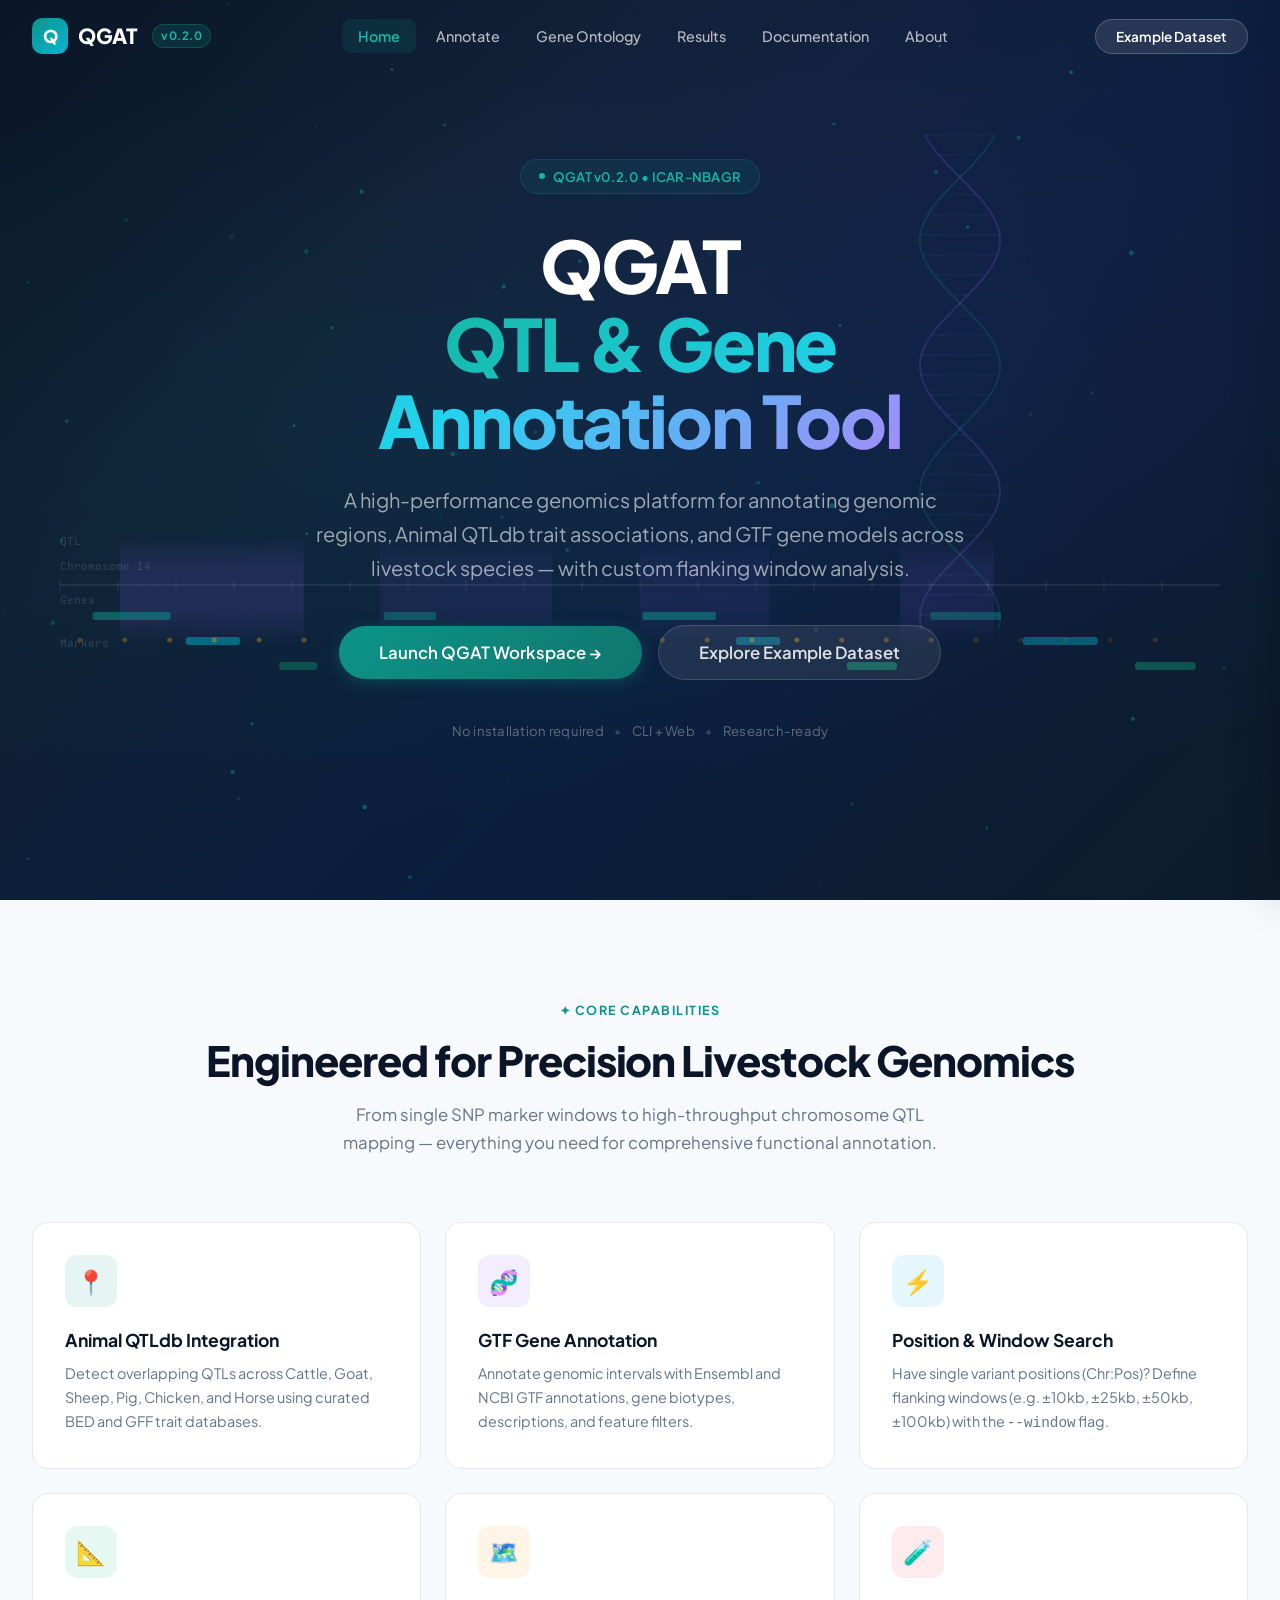
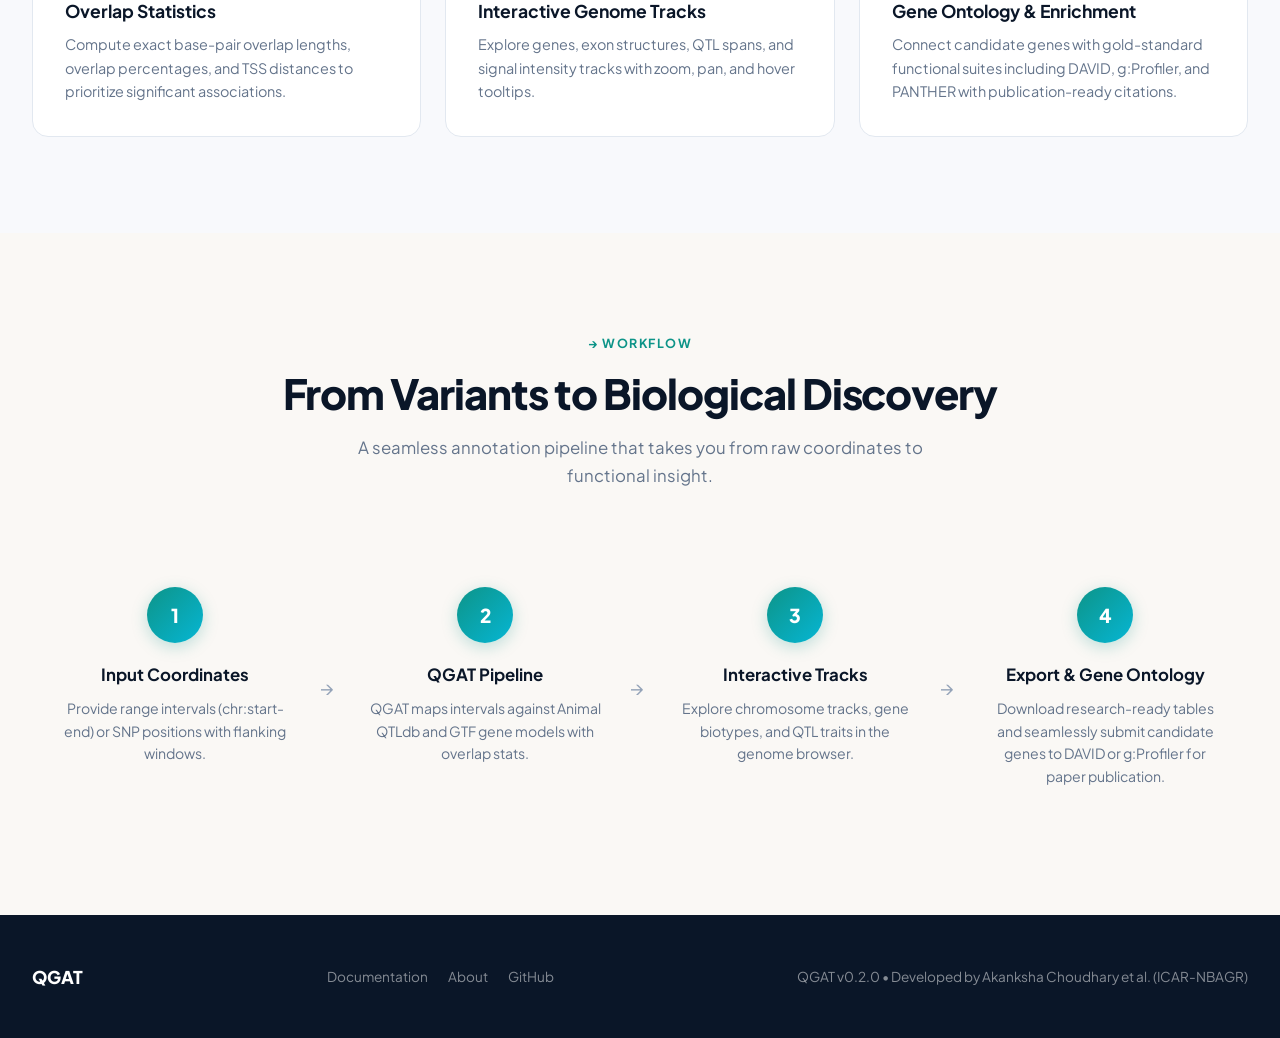
==== commit 908cc325: "Fix DAVID portal URL to live NIH domain and prevent browser popup blocking" ====
--- a/website/index.html
+++ b/website/index.html
@@ -651,9 +651,9 @@
             Comprehensive knowledgebase for high-throughput functional annotation, Functional Annotation Clustering, 2D chart visualization, and Gene Ontology term enrichment across domestic animal genomes.
           </p>
           <div class="ontology-tool-card__actions">
-            <button type="button" class="btn btn--primary btn--sm" id="btnLaunchDAVID">
+            <a href="https://davidbioinformatics.nih.gov/summary.jsp" target="_blank" rel="noopener noreferrer" class="btn btn--primary btn--sm" id="btnLaunchDAVID">
               🚀 Open DAVID Portal ↗
-            </button>
+            </a>
             <button type="button" class="btn btn--outline btn--sm" data-copy-citation="david">
               📄 Copy Citation
             </button>
@@ -682,9 +682,9 @@
             Official Gene Ontology Consortium platform providing binomial overrepresentation tests for GO terms (BP, MF, CC), PANTHER Pathways, and protein evolutionary families with species-specific backgrounds.
           </p>
           <div class="ontology-tool-card__actions">
-            <button type="button" class="btn btn--primary btn--sm" id="btnLaunchPanther">
+            <a href="https://www.pantherdb.org/tools/compareToRefList.jsp" target="_blank" rel="noopener noreferrer" class="btn btn--primary btn--sm" id="btnLaunchPanther">
               🚀 Open PANTHER Portal ↗
-            </button>
+            </a>
             <button type="button" class="btn btn--outline btn--sm" data-copy-citation="panther">
               📄 Copy Citation
             </button>
@@ -713,9 +713,9 @@
             Intuitive graphical enrichment suite with interactive enrichment network graphs, hierarchical clustering trees, and KEGG pathway maps utilizing current Ensembl annotations for domestic livestock.
           </p>
           <div class="ontology-tool-card__actions">
-            <button type="button" class="btn btn--primary btn--sm" id="btnLaunchShinyGO">
+            <a href="https://bioinformatics.sdstate.edu/go/" target="_blank" rel="noopener noreferrer" class="btn btn--primary btn--sm" id="btnLaunchShinyGO">
               🚀 Open ShinyGO Portal ↗
-            </button>
+            </a>
             <button type="button" class="btn btn--outline btn--sm" data-copy-citation="shinygo">
               📄 Copy Citation
             </button>
--- a/website/css/style.css
+++ b/website/css/style.css
@@ -2475,3 +2475,96 @@
   .summary-cards { grid-template-columns: 1fr; }
   .trait-grid { grid-template-columns: 1fr; }
 }
+
+/* ============================================================
+   TOAST NOTIFICATIONS
+   ============================================================ */
+.qgat-toast-container {
+  position: fixed;
+  bottom: 24px;
+  right: 24px;
+  z-index: 999999;
+  display: flex;
+  flex-direction: column;
+  gap: 12px;
+  max-width: 440px;
+  width: calc(100vw - 48px);
+  pointer-events: none;
+}
+
+.qgat-toast {
+  background: #0f172a;
+  color: #f8fafc;
+  border-radius: 12px;
+  padding: 14px 18px;
+  box-shadow: 0 10px 25px -5px rgba(0, 0, 0, 0.35), 0 8px 10px -6px rgba(0, 0, 0, 0.25);
+  border: 1px solid rgba(255, 255, 255, 0.12);
+  display: flex;
+  align-items: flex-start;
+  gap: 14px;
+  animation: toastSlideUp 0.3s cubic-bezier(0.16, 1, 0.3, 1);
+  pointer-events: auto;
+  font-size: 0.88rem;
+  line-height: 1.5;
+}
+
+.qgat-toast--success {
+  border-left: 5px solid #10b981;
+}
+
+.qgat-toast--info {
+  border-left: 5px solid #3b82f6;
+}
+
+.qgat-toast--warning {
+  border-left: 5px solid #f59e0b;
+}
+
+.qgat-toast__icon {
+  font-size: 1.3rem;
+  flex-shrink: 0;
+  line-height: 1;
+  margin-top: 2px;
+}
+
+.qgat-toast__content {
+  flex: 1;
+}
+
+.qgat-toast__title {
+  font-weight: 700;
+  margin-bottom: 3px;
+  color: #ffffff;
+  font-size: 0.94rem;
+}
+
+.qgat-toast__desc {
+  color: #cbd5e1;
+  font-size: 0.84rem;
+}
+
+.qgat-toast__close {
+  background: none;
+  border: none;
+  color: #94a3b8;
+  cursor: pointer;
+  padding: 2px 6px;
+  font-size: 1.2rem;
+  line-height: 1;
+  border-radius: 4px;
+  transition: color 0.15s;
+}
+.qgat-toast__close:hover {
+  color: #ffffff;
+}
+
+@keyframes toastSlideUp {
+  from {
+    opacity: 0;
+    transform: translateY(20px) scale(0.95);
+  }
+  to {
+    opacity: 1;
+    transform: translateY(0) scale(1);
+  }
+}
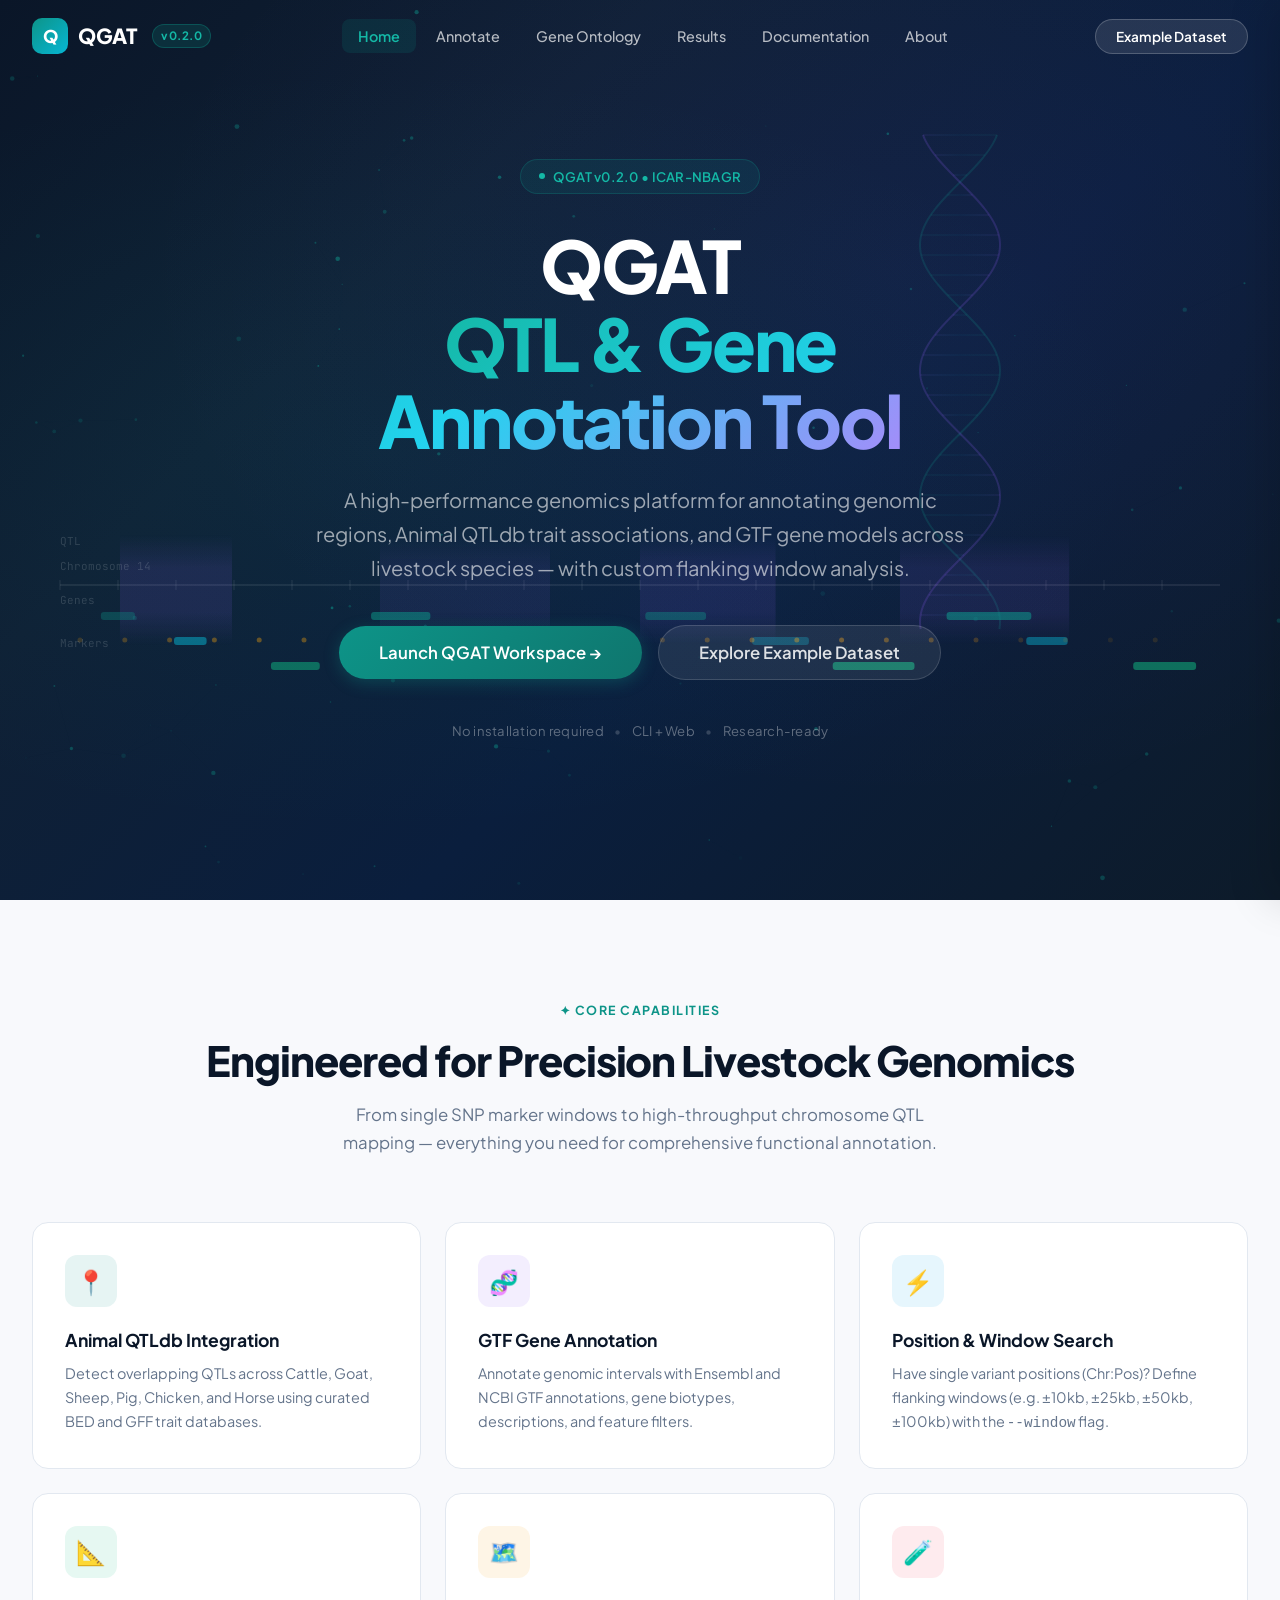
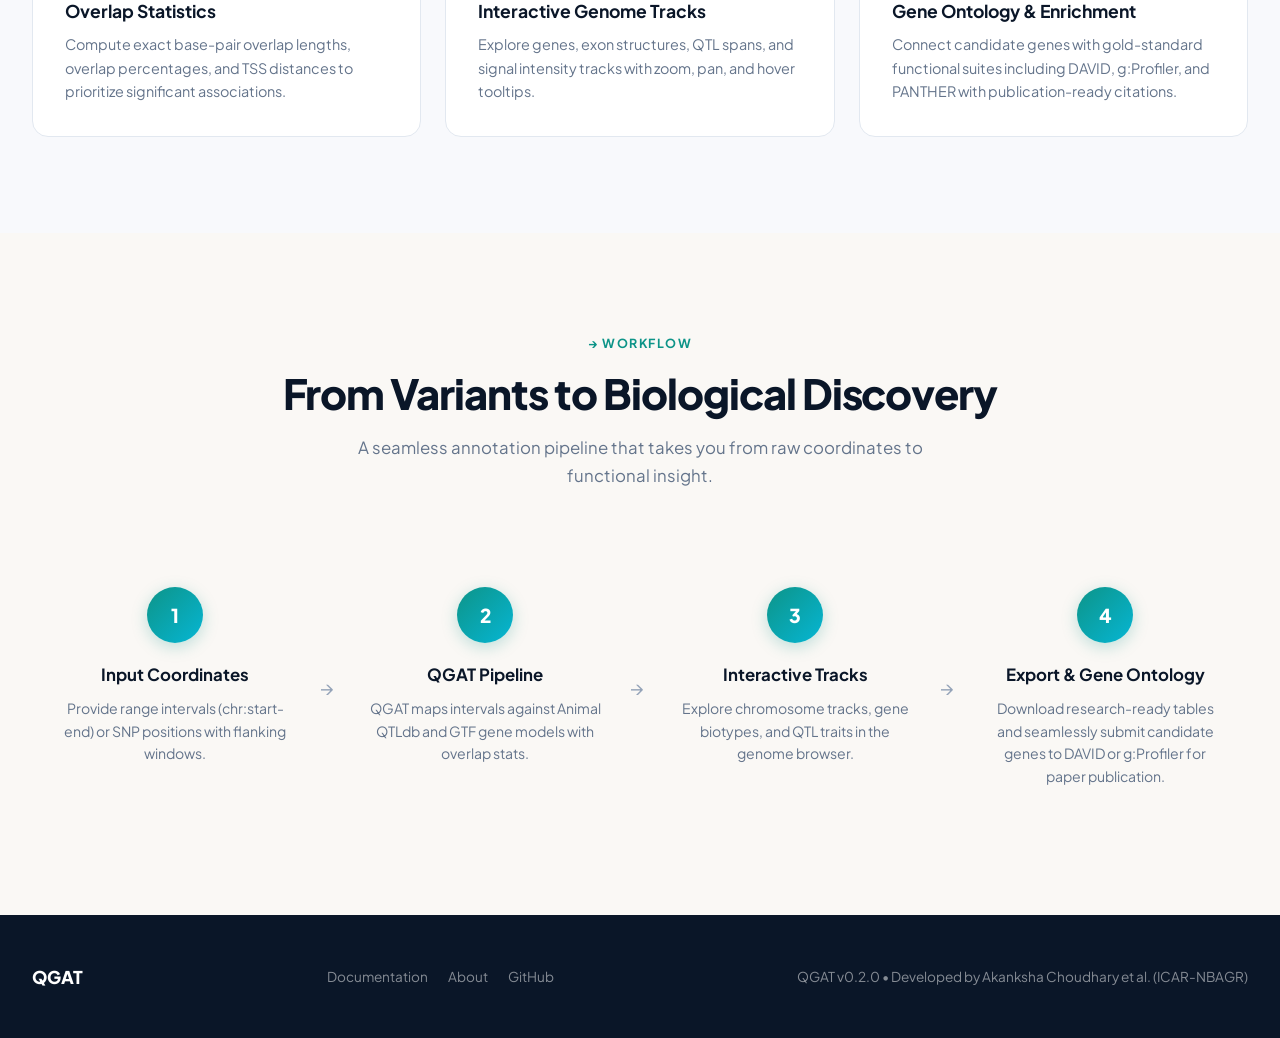
==== commit 5a7b5641: "Add asset cache busting to guarantee immediate live updates on GitHub Pages" ====
--- a/website/index.html
+++ b/website/index.html
@@ -5,7 +5,7 @@
   <meta name="viewport" content="width=device-width, initial-scale=1.0">
   <title>QGAT — Quantitative Trait Loci &amp; Gene Annotation Tool</title>
   <meta name="description" content="QGAT: Quantitative Trait Loci and Gene Annotation Tool. Modern, interactive bioinformatics platform for genomic region annotation, Animal QTLdb integration, and candidate gene discovery across livestock species.">
-  <link rel="stylesheet" href="css/style.css">
+  <link rel="stylesheet" href="css/style.css?v=2.2">
 </head>
 <body>
 
@@ -1147,7 +1147,7 @@
 <!-- ============================================================
      SCRIPTS
      ============================================================ -->
-<script src="js/app.js"></script>
+<script src="js/app.js?v=2.2"></script>
 
 </body>
 </html>
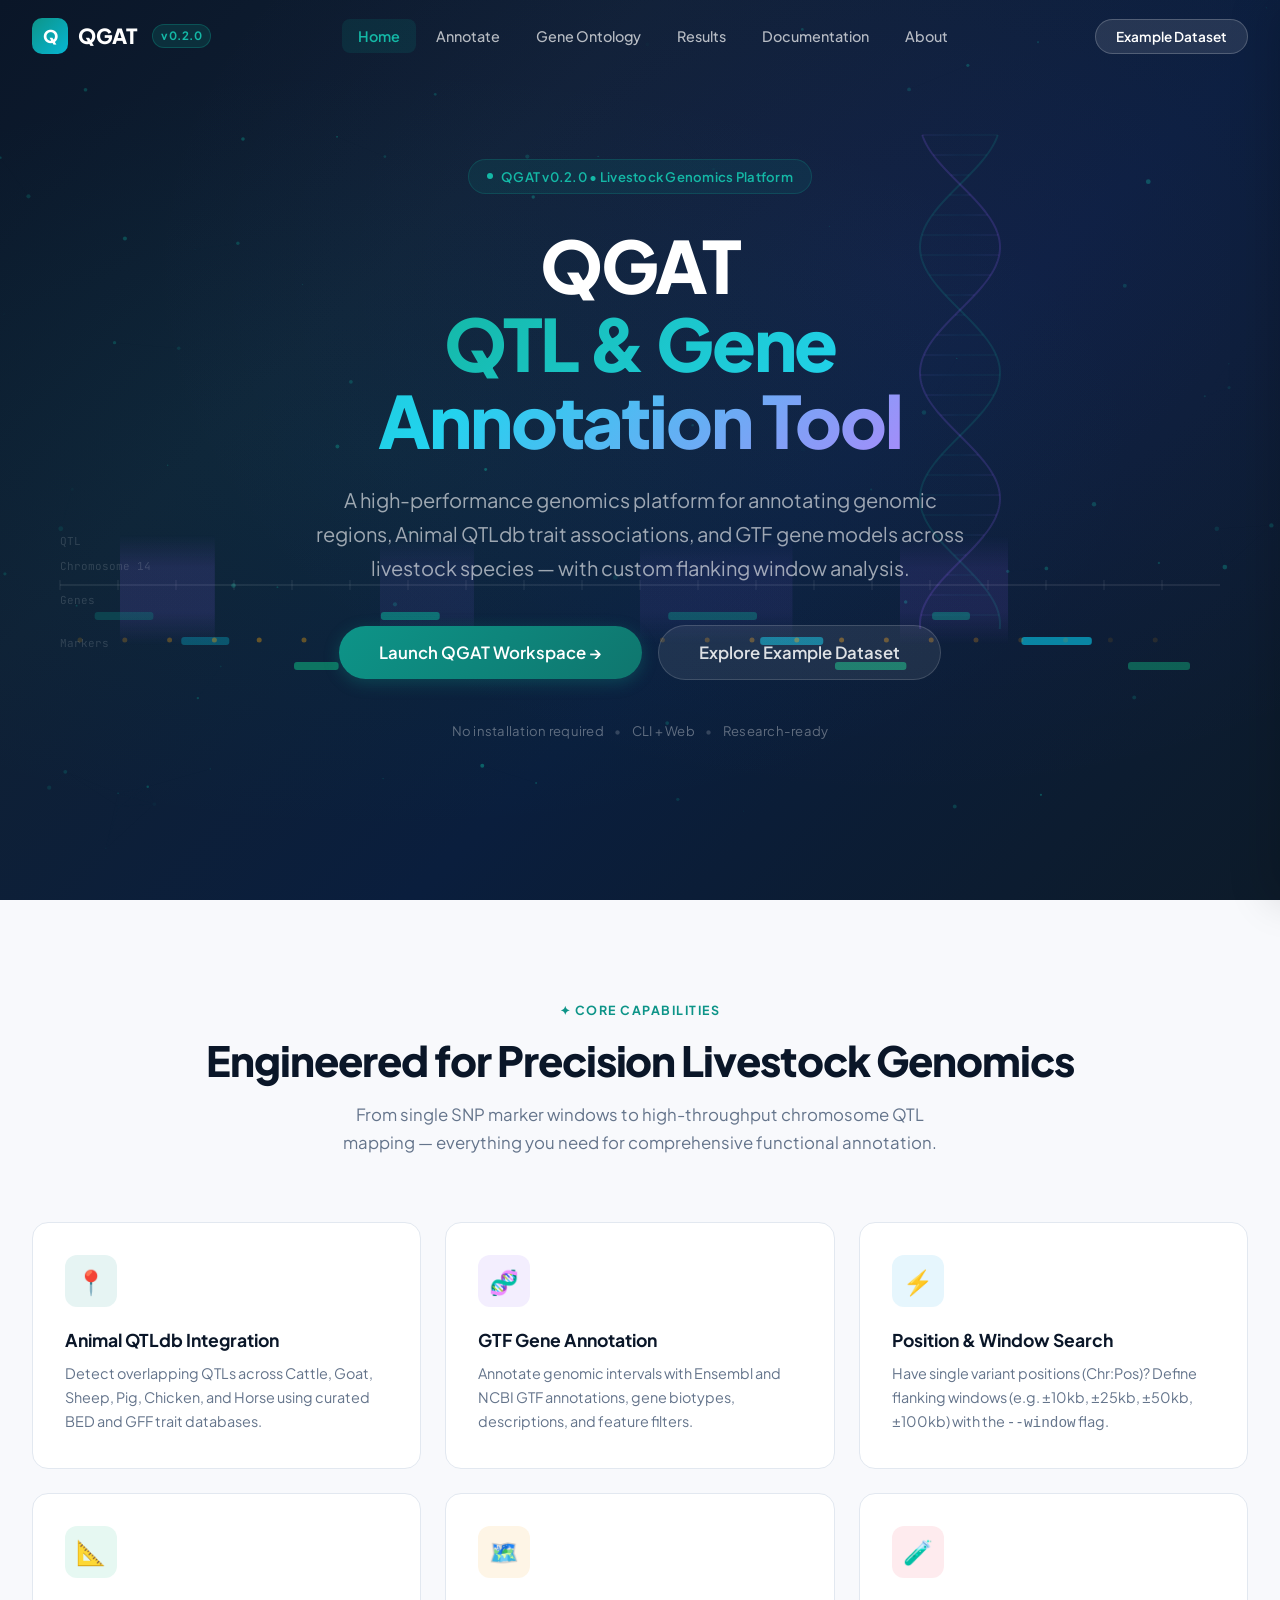
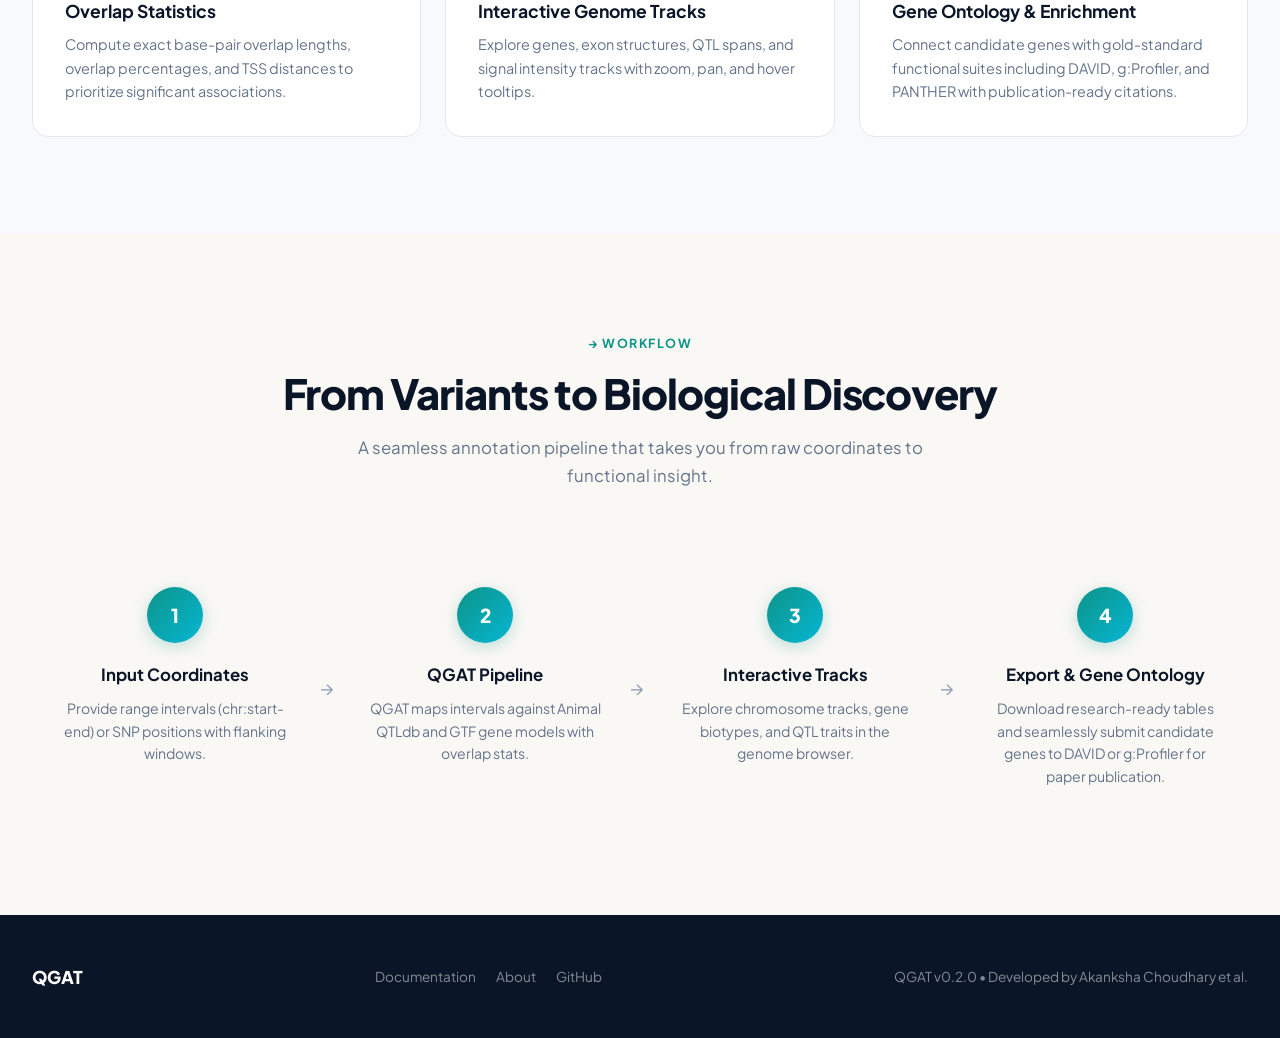
==== commit 73322384: "Remove ICAR-NBAGR from home page and clear example results until loaded on demand" ====
--- a/website/index.html
+++ b/website/index.html
@@ -5,7 +5,7 @@
   <meta name="viewport" content="width=device-width, initial-scale=1.0">
   <title>QGAT — Quantitative Trait Loci &amp; Gene Annotation Tool</title>
   <meta name="description" content="QGAT: Quantitative Trait Loci and Gene Annotation Tool. Modern, interactive bioinformatics platform for genomic region annotation, Animal QTLdb integration, and candidate gene discovery across livestock species.">
-  <link rel="stylesheet" href="css/style.css?v=2.2">
+  <link rel="stylesheet" href="css/style.css?v=2.3">
 </head>
 <body>
 
@@ -45,7 +45,7 @@
     <div class="hero__content">
       <div class="hero__badge">
         <span class="hero__badge-dot"></span>
-        QGAT v0.2.0 • ICAR-NBAGR
+        QGAT v0.2.0 • Livestock Genomics Platform
       </div>
       <h1 class="hero__title">
         QGAT<br><span>QTL &amp; Gene Annotation Tool</span>
@@ -158,7 +158,7 @@
           <a href="#" data-nav="about">About</a>
           <a href="https://github.com/akanksha-ch0/QGAT" target="_blank">GitHub</a>
         </div>
-        <div>QGAT v0.2.0 • Developed by Akanksha Choudhary et al. (ICAR-NBAGR)</div>
+        <div>QGAT v0.2.0 • Developed by Akanksha Choudhary et al.</div>
       </div>
     </div>
   </footer>
@@ -582,6 +582,9 @@
 
         <div style="display:flex; justify-content:space-between; align-items:center; flex-wrap:wrap; gap:10px;">
           <div style="display:flex; gap:8px; flex-wrap:wrap;">
+            <button type="button" class="btn btn--sm btn--primary" id="btnLoadOntologyExample">
+              🧪 Load Example Gene Set
+            </button>
             <button type="button" class="btn btn--sm btn--outline" id="btnCopySymbols">
               📋 Copy Gene Symbols
             </button>
@@ -591,12 +594,12 @@
             <button type="button" class="btn btn--sm btn--outline" id="btnDownloadGeneList">
               💾 Download Gene List (.txt)
             </button>
-            <button type="button" class="btn btn--sm btn--ghost" id="btnResetCandidateGenes">
-              🔄 Reset to QGAT Candidates
+            <button type="button" class="btn btn--sm btn--ghost" id="btnClearOntologyGenes">
+              ✕ Clear
             </button>
           </div>
           <div id="ontologyGeneCountBadge" class="table-badge table-badge--teal" style="font-size:0.82rem;">
-            12 genes loaded
+            0 genes loaded
           </div>
         </div>
       </div>
@@ -747,15 +750,32 @@
         <p class="section-subtitle">Comprehensive analysis of your genomic regions.</p>
       </div>
 
+      <!-- Results Empty State Banner (visible when no results loaded) -->
+      <div class="results-empty-banner" id="resultsEmptyBanner" style="background: linear-gradient(135deg, rgba(13,148,136,0.06), rgba(99,102,241,0.06)); border: 1px dashed var(--teal); border-radius: var(--radius-lg); padding: 2.5rem 1.5rem; text-align: center; margin-bottom: 2rem;">
+        <div style="font-size: 2.5rem; margin-bottom: 0.75rem;">📊</div>
+        <h3 style="font-size: 1.3rem; font-weight: 700; color: var(--navy); margin-bottom: 0.5rem;">No Annotation Results Yet</h3>
+        <p style="color: var(--text-secondary); max-width: 600px; margin: 0 auto 1.25rem; font-size: 0.92rem; line-height: 1.6;">
+          Execute an annotation in the <strong>Workspace</strong> with your custom genomic coordinates, or click below to load the pre-configured <strong>Example Livestock Dataset</strong> to explore genes, Animal QTLdb traits, and tracks.
+        </p>
+        <div style="display: flex; justify-content: center; gap: 12px; flex-wrap: wrap;">
+          <button type="button" class="btn btn--primary" id="btnLoadExampleInResults">
+            🧪 Load Example Dataset
+          </button>
+          <button type="button" class="btn btn--outline" data-nav="annotate">
+            Open Annotate Workspace →
+          </button>
+        </div>
+      </div>
+
       <!-- Results Sub-Navigation Tabs -->
       <div class="results-nav">
         <button type="button" class="results-nav-btn active" id="tabBtnGenes" data-results-tab="genes">
           <span>🧬</span> List of Genes
-          <span class="results-nav-badge" id="genesCountBadge">12</span>
+          <span class="results-nav-badge" id="genesCountBadge">0</span>
         </button>
         <button type="button" class="results-nav-btn" id="tabBtnQTLs" data-results-tab="qtls">
           <span>📍</span> List of QTLs (Animal QTLdb)
-          <span class="results-nav-badge" id="qtlsCountBadge">8</span>
+          <span class="results-nav-badge" id="qtlsCountBadge">0</span>
         </button>
         <button type="button" class="results-nav-btn" id="tabBtnBrowser" data-results-tab="browser">
           <span>🗺️</span> Interactive Genome Tracks
@@ -771,25 +791,25 @@
           <div class="summary-card">
             <div class="summary-card__accent summary-card__accent--teal"></div>
             <div class="summary-card__icon">🧬</div>
-            <div class="summary-card__value" id="statTotalGenes" data-count="12">0</div>
+            <div class="summary-card__value" id="statTotalGenes" data-count="0">0</div>
             <div class="summary-card__label">Genes Identified</div>
           </div>
           <div class="summary-card">
             <div class="summary-card__accent summary-card__accent--green"></div>
             <div class="summary-card__icon">🔬</div>
-            <div class="summary-card__value" id="statCodingGenes" data-count="10">0</div>
+            <div class="summary-card__value" id="statCodingGenes" data-count="0">0</div>
             <div class="summary-card__label">Protein Coding</div>
           </div>
           <div class="summary-card">
             <div class="summary-card__accent summary-card__accent--purple"></div>
             <div class="summary-card__icon">📜</div>
-            <div class="summary-card__value" id="statGtfFeatures" data-count="2">0</div>
+            <div class="summary-card__value" id="statGtfFeatures" data-count="0">0</div>
             <div class="summary-card__label">lncRNA / Non-coding</div>
           </div>
           <div class="summary-card">
             <div class="summary-card__accent summary-card__accent--amber"></div>
             <div class="summary-card__icon">🎯</div>
-            <div class="summary-card__value" id="statCandidateGenes" data-count="4">0</div>
+            <div class="summary-card__value" id="statCandidateGenes" data-count="0">0</div>
             <div class="summary-card__label">Key Candidate Genes</div>
           </div>
         </div>
@@ -829,7 +849,7 @@
             </table>
           </div>
           <div class="table-pagination">
-            <span>Showing <strong id="showingGenesCount">1–12</strong> of <strong id="totalGenesCount">12</strong> genes</span>
+            <span>Showing <strong id="showingGenesCount">0</strong> of <strong id="totalGenesCount">0</strong> genes</span>
           </div>
         </div>
       </div>
@@ -843,13 +863,13 @@
           <div class="summary-card">
             <div class="summary-card__accent summary-card__accent--purple"></div>
             <div class="summary-card__icon">📍</div>
-            <div class="summary-card__value" id="statTotalQTLs" data-count="8">0</div>
+            <div class="summary-card__value" id="statTotalQTLs" data-count="0">0</div>
             <div class="summary-card__label">Overlapping QTLs</div>
           </div>
           <div class="summary-card">
             <div class="summary-card__accent summary-card__accent--sky"></div>
             <div class="summary-card__icon">🏷️</div>
-            <div class="summary-card__value" id="statQtlTraits" data-count="6">0</div>
+            <div class="summary-card__value" id="statQtlTraits" data-count="0">0</div>
             <div class="summary-card__label">Trait Classes</div>
           </div>
           <div class="summary-card">
@@ -899,7 +919,7 @@
             </table>
           </div>
           <div class="table-pagination">
-            <span>Showing <strong id="showingQTLsCount">1–8</strong> of <strong id="totalQTLsCount">8</strong> QTLs</span>
+            <span>Showing <strong id="showingQTLsCount">0</strong> of <strong id="totalQTLsCount">0</strong> QTLs</span>
           </div>
         </div>
       </div>
@@ -1147,7 +1167,7 @@
 <!-- ============================================================
      SCRIPTS
      ============================================================ -->
-<script src="js/app.js?v=2.2"></script>
+<script src="js/app.js?v=2.3"></script>
 
 </body>
 </html>
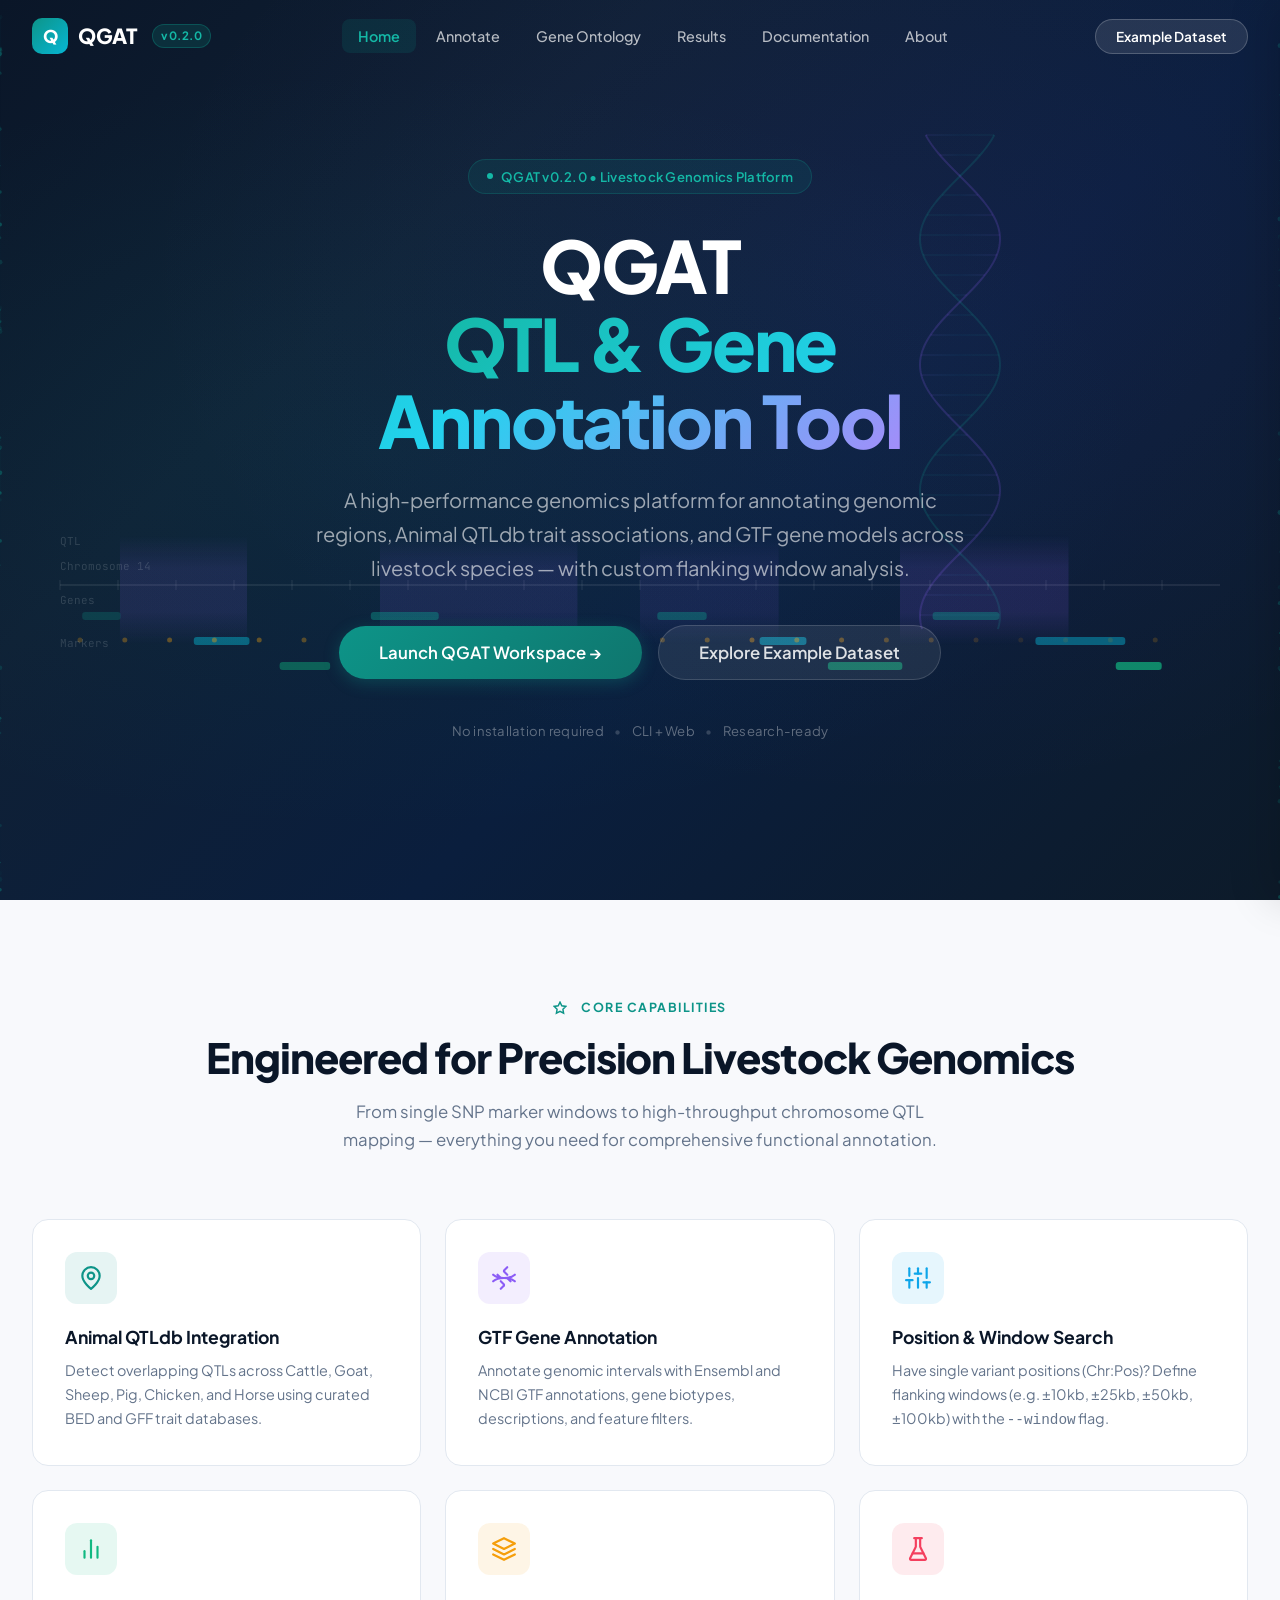
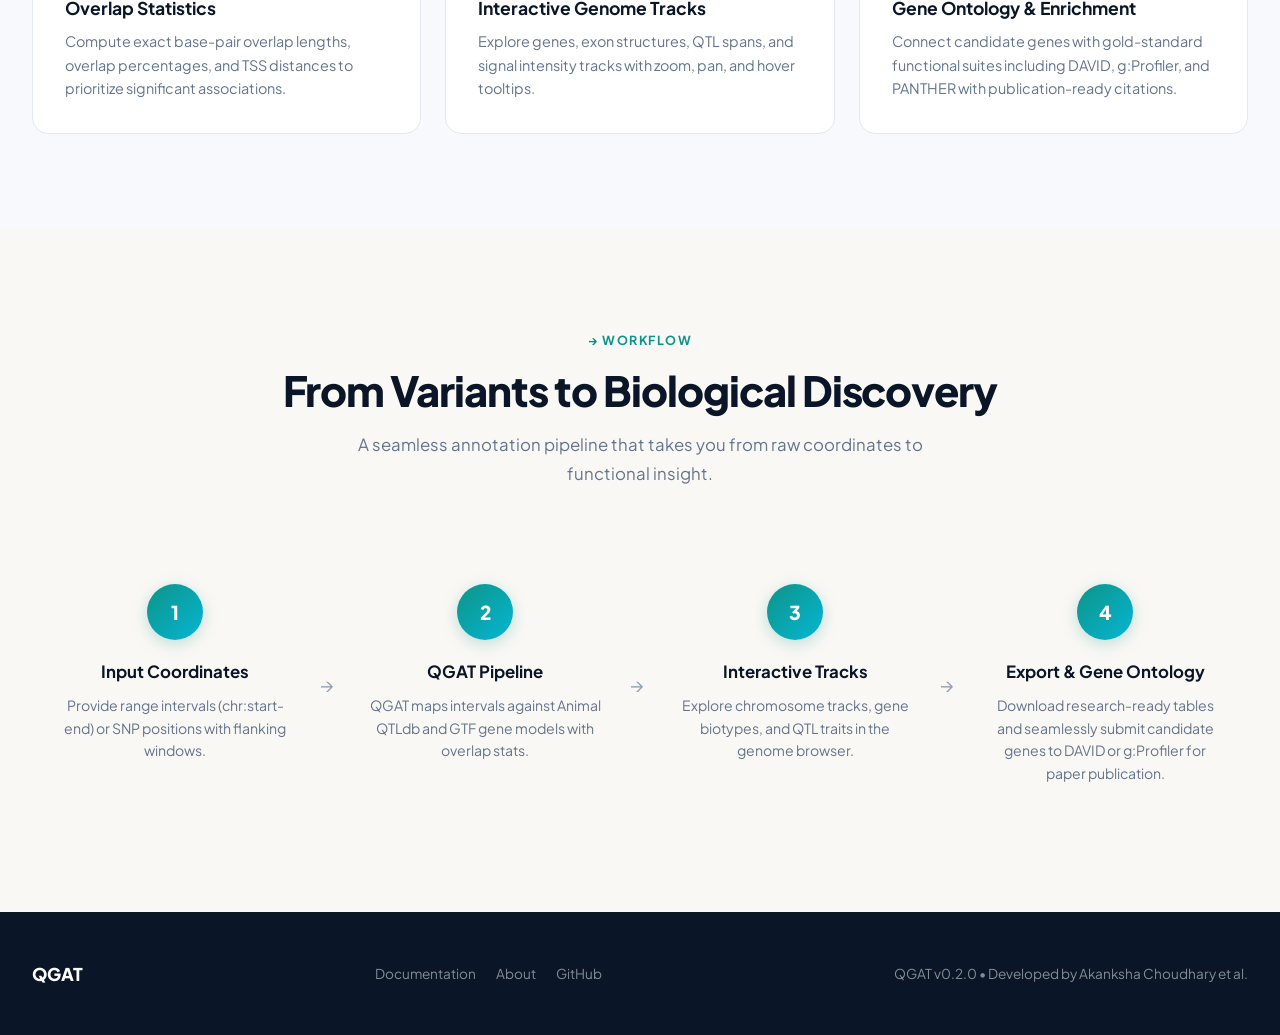
==== commit 4db2ef5f: "Replace all emoji-based icons with modern outline SVG icons and micro-interactions" ====
--- a/website/index.html
+++ b/website/index.html
@@ -5,7 +5,7 @@
   <meta name="viewport" content="width=device-width, initial-scale=1.0">
   <title>QGAT — Quantitative Trait Loci &amp; Gene Annotation Tool</title>
   <meta name="description" content="QGAT: Quantitative Trait Loci and Gene Annotation Tool. Modern, interactive bioinformatics platform for genomic region annotation, Animal QTLdb integration, and candidate gene discovery across livestock species.">
-  <link rel="stylesheet" href="css/style.css?v=2.3">
+  <link rel="stylesheet" href="css/style.css?v=2.4">
 </head>
 <body>
 
@@ -71,7 +71,10 @@
   <div class="features">
     <div class="container">
       <div class="features__header">
-        <div class="section-label">✦ Core Capabilities</div>
+        <div class="section-label">
+          <svg class="section-label__icon" width="14" height="14" viewBox="0 0 24 24" fill="none" stroke="currentColor" stroke-width="2.5"><polygon points="12 2 15.09 8.26 22 9.27 17 14.14 18.18 21.02 12 17.77 5.82 21.02 7 14.14 2 9.27 8.91 8.26 12 2"/></svg>
+          Core Capabilities
+        </div>
         <h2 class="section-title">Engineered for Precision Livestock Genomics</h2>
         <p class="section-subtitle">
           From single SNP marker windows to high-throughput chromosome QTL mapping — everything you need for comprehensive functional annotation.
@@ -79,32 +82,78 @@
       </div>
       <div class="features__grid">
         <div class="feature-card animate-on-scroll">
-          <div class="feature-card__icon feature-card__icon--teal">📍</div>
+          <div class="feature-card__icon feature-card__icon--teal" aria-hidden="true">
+            <svg width="24" height="24" viewBox="0 0 24 24" fill="none" stroke="currentColor" stroke-width="2" stroke-linecap="round" stroke-linejoin="round">
+              <path d="M20 10c0 6-8 12-8 12s-8-6-8-12a8 8 0 0 1 16 0Z"/>
+              <circle cx="12" cy="10" r="3"/>
+            </svg>
+          </div>
           <h3 class="feature-card__title">Animal QTLdb Integration</h3>
           <p class="feature-card__text">Detect overlapping QTLs across Cattle, Goat, Sheep, Pig, Chicken, and Horse using curated BED and GFF trait databases.</p>
         </div>
         <div class="feature-card animate-on-scroll">
-          <div class="feature-card__icon feature-card__icon--purple">🧬</div>
+          <div class="feature-card__icon feature-card__icon--purple" aria-hidden="true">
+            <svg width="24" height="24" viewBox="0 0 24 24" fill="none" stroke="currentColor" stroke-width="2" stroke-linecap="round" stroke-linejoin="round">
+              <path d="M2 15c6.667-6 13.333 0 20-6"/>
+              <path d="m9 22 3-3"/>
+              <path d="m15 2-3 3"/>
+              <path d="m12 6 3 3"/>
+              <path d="m12 18-3-3"/>
+              <path d="m6 9 3 3"/>
+              <path d="m18 15-3-3"/>
+              <path d="m2 9c6.667 6 13.333 0 20 6"/>
+            </svg>
+          </div>
           <h3 class="feature-card__title">GTF Gene Annotation</h3>
           <p class="feature-card__text">Annotate genomic intervals with Ensembl and NCBI GTF annotations, gene biotypes, descriptions, and feature filters.</p>
         </div>
         <div class="feature-card animate-on-scroll">
-          <div class="feature-card__icon feature-card__icon--sky">⚡</div>
+          <div class="feature-card__icon feature-card__icon--sky" aria-hidden="true">
+            <svg width="24" height="24" viewBox="0 0 24 24" fill="none" stroke="currentColor" stroke-width="2" stroke-linecap="round" stroke-linejoin="round">
+              <line x1="4" y1="21" x2="4" y2="14"/>
+              <line x1="4" y1="10" x2="4" y2="3"/>
+              <line x1="12" y1="21" x2="12" y2="12"/>
+              <line x1="12" y1="8" x2="12" y2="3"/>
+              <line x1="20" y1="21" x2="20" y2="16"/>
+              <line x1="20" y1="12" x2="20" y2="3"/>
+              <line x1="1" y1="14" x2="7" y2="14"/>
+              <line x1="9" y1="8" x2="15" y2="8"/>
+              <line x1="17" y1="16" x2="23" y2="16"/>
+            </svg>
+          </div>
           <h3 class="feature-card__title">Position &amp; Window Search</h3>
           <p class="feature-card__text">Have single variant positions (Chr:Pos)? Define flanking windows (e.g. ±10kb, ±25kb, ±50kb, ±100kb) with the <code>--window</code> flag.</p>
         </div>
         <div class="feature-card animate-on-scroll">
-          <div class="feature-card__icon feature-card__icon--green">📐</div>
+          <div class="feature-card__icon feature-card__icon--green" aria-hidden="true">
+            <svg width="24" height="24" viewBox="0 0 24 24" fill="none" stroke="currentColor" stroke-width="2" stroke-linecap="round" stroke-linejoin="round">
+              <line x1="18" y1="20" x2="18" y2="10"/>
+              <line x1="12" y1="20" x2="12" y2="4"/>
+              <line x1="6" y1="20" x2="6" y2="14"/>
+            </svg>
+          </div>
           <h3 class="feature-card__title">Overlap Statistics</h3>
           <p class="feature-card__text">Compute exact base-pair overlap lengths, overlap percentages, and TSS distances to prioritize significant associations.</p>
         </div>
         <div class="feature-card animate-on-scroll">
-          <div class="feature-card__icon feature-card__icon--amber">🗺️</div>
+          <div class="feature-card__icon feature-card__icon--amber" aria-hidden="true">
+            <svg width="24" height="24" viewBox="0 0 24 24" fill="none" stroke="currentColor" stroke-width="2" stroke-linecap="round" stroke-linejoin="round">
+              <polygon points="12 2 2 7 12 12 22 7 12 2"/>
+              <polyline points="2 17 12 22 22 17"/>
+              <polyline points="2 12 12 17 22 12"/>
+            </svg>
+          </div>
           <h3 class="feature-card__title">Interactive Genome Tracks</h3>
           <p class="feature-card__text">Explore genes, exon structures, QTL spans, and signal intensity tracks with zoom, pan, and hover tooltips.</p>
         </div>
         <div class="feature-card animate-on-scroll">
-          <div class="feature-card__icon feature-card__icon--rose">🧪</div>
+          <div class="feature-card__icon feature-card__icon--rose" aria-hidden="true">
+            <svg width="24" height="24" viewBox="0 0 24 24" fill="none" stroke="currentColor" stroke-width="2" stroke-linecap="round" stroke-linejoin="round">
+              <path d="M10 2v7.527a2 2 0 0 1-.211.896L4.72 20.55a1 1 0 0 0 .9 1.45h12.76a1 1 0 0 0 .9-1.45l-5.069-10.127A2 2 0 0 1 14 9.527V2"/>
+              <path d="M8.5 2h7"/>
+              <path d="M7 16h10"/>
+            </svg>
+          </div>
           <h3 class="feature-card__title">Gene Ontology &amp; Enrichment</h3>
           <p class="feature-card__text">Connect candidate genes with gold-standard functional suites including DAVID, g:Profiler, and PANTHER with publication-ready citations.</p>
         </div>
@@ -173,7 +222,10 @@
 
       <!-- Header -->
       <div class="workspace__header">
-        <div class="section-label">⬡ Annotation Workspace</div>
+        <div class="section-label">
+          <svg class="section-label__icon" width="14" height="14" viewBox="0 0 24 24" fill="none" stroke="currentColor" stroke-width="2.5"><path d="M21 16V8a2 2 0 0 0-1-1.73l-7-4a2 2 0 0 0-2 0l-7 4A2 2 0 0 0 3 8v8a2 2 0 0 0 1 1.73l7 4a2 2 0 0 0 2 0l7-4A2 2 0 0 0 21 16z"/></svg>
+          Annotation Workspace
+        </div>
         <h2 class="section-title">What would you like to annotate?</h2>
         <p class="section-subtitle" style="margin:0 auto;">Choose your analysis type and provide your genomic data.</p>
       </div>
@@ -181,7 +233,7 @@
       <!-- Type selector -->
       <div class="type-selector" style="grid-template-columns: repeat(auto-fit, minmax(220px, 1fr)); max-width: 960px;">
         <div class="type-card selected" data-type="gene" id="typeGene">
-          <div class="type-card__check">✓</div>
+          <div class="type-card__check" aria-hidden="true"><svg width="12" height="12" viewBox="0 0 24 24" fill="none" stroke="currentColor" stroke-width="3.5" stroke-linecap="round" stroke-linejoin="round"><polyline points="20 6 9 17 4 12"/></svg></div>
           <div class="type-card__icon type-card__icon--gene">
             <svg class="lively-icon" viewBox="0 0 48 48" width="40" height="40" fill="none" xmlns="http://www.w3.org/2000/svg">
               <path d="M14 6C14 18 34 18 34 30C34 42 14 42 14 42" stroke="#ffffff" stroke-width="3.5" stroke-linecap="round"/>
@@ -199,10 +251,10 @@
             </svg>
           </div>
           <h3 class="type-card__title">Gene Annotation</h3>
-          <p class="type-card__desc">Coordinates + GTF File ➔ <strong>Get List of Genes</strong></p>
+          <p class="type-card__desc">Coordinates + GTF File &rarr; <strong>Get List of Genes</strong></p>
         </div>
         <div class="type-card" data-type="qtl" id="typeQTL">
-          <div class="type-card__check">✓</div>
+          <div class="type-card__check" aria-hidden="true"><svg width="12" height="12" viewBox="0 0 24 24" fill="none" stroke="currentColor" stroke-width="3.5" stroke-linecap="round" stroke-linejoin="round"><polyline points="20 6 9 17 4 12"/></svg></div>
           <div class="type-card__icon type-card__icon--qtl">
             <svg class="lively-icon" viewBox="0 0 48 48" width="40" height="40" fill="none" xmlns="http://www.w3.org/2000/svg">
               <circle cx="24" cy="24" r="16" stroke="rgba(255,255,255,0.4)" stroke-width="2" stroke-dasharray="3 3"/>
@@ -216,10 +268,10 @@
             </svg>
           </div>
           <h3 class="type-card__title">QTL Annotation</h3>
-          <p class="type-card__desc">Coordinates + Select Animal ➔ <strong>Get List of QTLs</strong></p>
+          <p class="type-card__desc">Coordinates + Select Animal &rarr; <strong>Get List of QTLs</strong></p>
         </div>
         <div class="type-card" data-type="combined" id="typeCombined">
-          <div class="type-card__check">✓</div>
+          <div class="type-card__check" aria-hidden="true"><svg width="12" height="12" viewBox="0 0 24 24" fill="none" stroke="currentColor" stroke-width="3.5" stroke-linecap="round" stroke-linejoin="round"><polyline points="20 6 9 17 4 12"/></svg></div>
           <div class="type-card__icon type-card__icon--combined">
             <svg class="lively-icon" viewBox="0 0 48 48" width="40" height="40" fill="none" xmlns="http://www.w3.org/2000/svg">
               <path d="M26 4L11 25H23L20 44L37 21H25L29 4Z" fill="#ffffff" stroke="#fef08a" stroke-width="1.5" stroke-linejoin="round"/>
@@ -231,7 +283,7 @@
             </svg>
           </div>
           <h3 class="type-card__title">Combined Analysis</h3>
-          <p class="type-card__desc">Coordinates + Animal + GTF ➔ <strong>Genes &amp; QTLs Combined</strong></p>
+          <p class="type-card__desc">Coordinates + Animal + GTF &rarr; <strong>Genes &amp; QTLs Combined</strong></p>
         </div>
       </div>
 
@@ -250,10 +302,12 @@
             <label class="form-label">Choose Coordinate Input Format</label>
             <div class="format-toggle" id="geneFormatToggle">
               <button type="button" class="format-toggle__btn active" data-format="range">
-                <span>📏</span> Range: Chromosome, Start, End
+                <svg class="inline-svg" width="15" height="15" viewBox="0 0 24 24" fill="none" stroke="currentColor" stroke-width="2" aria-hidden="true"><path d="M21.3 15.3a2.4 2.4 0 0 1 0 3.4l-2.6 2.6a2.4 2.4 0 0 1-3.4 0L2.7 8.7a2.41 2.41 0 0 1 0-3.4l2.6-2.6a2.41 2.41 0 0 1 3.4 0Z"/><path d="m14.5 12.5 2-2"/><path d="m11.5 9.5 2-2"/><path d="m8.5 6.5 2-2"/><path d="m17.5 15.5 2-2"/></svg>
+                Range: Chromosome, Start, End
               </button>
               <button type="button" class="format-toggle__btn" data-format="position">
-                <span>🎯</span> Position-Only: Chr, Pos + Flanking Window
+                <svg class="inline-svg" width="15" height="15" viewBox="0 0 24 24" fill="none" stroke="currentColor" stroke-width="2" aria-hidden="true"><circle cx="12" cy="12" r="10"/><circle cx="12" cy="12" r="6"/><circle cx="12" cy="12" r="2"/></svg>
+                Position-Only: Chr, Pos + Flanking Window
               </button>
             </div>
           </div>
@@ -284,12 +338,19 @@
 
           <div class="form-group">
             <div class="upload-zone" id="geneCoordsUploadZone">
-              <div class="upload-zone__icon">📂</div>
+              <div class="upload-zone__icon" aria-hidden="true">
+                <svg width="36" height="36" viewBox="0 0 24 24" fill="none" stroke="currentColor" stroke-width="1.8" stroke-linecap="round" stroke-linejoin="round">
+                  <path d="M21 15v4a2 2 0 0 1-2 2H5a2 2 0 0 1-2-2v-4"/>
+                  <polyline points="17 8 12 3 7 8"/>
+                  <line x1="12" y1="3" x2="12" y2="15"/>
+                </svg>
+              </div>
               <div class="upload-zone__text">Drag &amp; drop coordinate file here (.tsv, .csv, .bed, .txt)</div>
               <div class="upload-zone__hint">Auto-detects separators &amp; column headers</div>
               <input type="file" accept=".txt,.csv,.tsv,.bed" hidden id="geneCoordsFileInput">
               <div class="upload-zone__file-info" id="geneCoordsFileInfo">
-                <span>📄</span> <span id="geneCoordsFileName"></span>
+                <svg class="inline-svg" width="16" height="16" viewBox="0 0 24 24" fill="none" stroke="currentColor" stroke-width="2" aria-hidden="true"><path d="M14.5 2H6a2 2 0 0 0-2 2v16a2 2 0 0 0 2 2h12a2 2 0 0 0 2-2V7.5L14.5 2z"/><polyline points="14 2 14 8 20 8"/></svg>
+                <span id="geneCoordsFileName"></span>
               </div>
             </div>
           </div>
@@ -337,7 +398,9 @@
 
           <div style="text-align:right; margin-top:2rem;">
             <button class="btn btn--primary btn--lg" id="runGeneAnnotation">
-              🧬 Get List of Genes →
+              <svg class="btn-icon" width="18" height="18" viewBox="0 0 24 24" fill="none" stroke="currentColor" stroke-width="2" aria-hidden="true"><path d="M2 15c6.667-6 13.333 0 20-6"/><path d="m9 22 3-3"/><path d="m15 2-3 3"/><path d="m12 6 3 3"/><path d="m12 18-3-3"/><path d="m6 9 3 3"/><path d="m18 15-3-3"/><path d="m2 9c6.667 6 13.333 0 20 6"/></svg>
+              <span>Get List of Genes</span>
+              <svg class="btn-arrow" width="18" height="18" viewBox="0 0 24 24" fill="none" stroke="currentColor" stroke-width="2" aria-hidden="true"><line x1="5" y1="12" x2="19" y2="12"/><polyline points="12 5 19 12 12 19"/></svg>
             </button>
           </div>
         </div>
@@ -355,7 +418,11 @@
 
           <!-- Notice banner highlighting pre-loaded livestock files -->
           <div class="qtl-notice-banner">
-            <div class="qtl-notice-banner__icon">✨</div>
+            <div class="qtl-notice-banner__icon" aria-hidden="true">
+              <svg width="22" height="22" viewBox="0 0 24 24" fill="none" stroke="currentColor" stroke-width="2" stroke-linecap="round" stroke-linejoin="round">
+                <path d="m12 3-1.9 5.8a2 2 0 0 1-1.3 1.3L3 12l5.8 1.9a2 2 0 0 1 1.3 1.3L12 21l1.9-5.8a2 2 0 0 1 1.3-1.3L21 12l-5.8-1.9a2 2 0 0 1-1.3-1.3Z"/>
+              </svg>
+            </div>
             <div>
               <strong>Animal QTLdb files are pre-loaded in QGAT!</strong> Complete BED &amp; GFF databases for Cattle, Goat, Sheep, Pig, Chicken, and Horse are already bundled — no external database download needed.
             </div>
@@ -422,10 +489,12 @@
             <label class="form-label">2. Choose Coordinate Input Format</label>
             <div class="format-toggle" id="qtlFormatToggle">
               <button type="button" class="format-toggle__btn active" data-format="range">
-                <span>📏</span> Range: Chromosome, Start, End
+                <svg class="inline-svg" width="15" height="15" viewBox="0 0 24 24" fill="none" stroke="currentColor" stroke-width="2" aria-hidden="true"><path d="M21.3 15.3a2.4 2.4 0 0 1 0 3.4l-2.6 2.6a2.4 2.4 0 0 1-3.4 0L2.7 8.7a2.41 2.41 0 0 1 0-3.4l2.6-2.6a2.41 2.41 0 0 1 3.4 0Z"/><path d="m14.5 12.5 2-2"/><path d="m11.5 9.5 2-2"/><path d="m8.5 6.5 2-2"/><path d="m17.5 15.5 2-2"/></svg>
+                Range: Chromosome, Start, End
               </button>
               <button type="button" class="format-toggle__btn" data-format="position">
-                <span>🎯</span> Position-Only: Chr, Pos + Flanking Window
+                <svg class="inline-svg" width="15" height="15" viewBox="0 0 24 24" fill="none" stroke="currentColor" stroke-width="2" aria-hidden="true"><circle cx="12" cy="12" r="10"/><circle cx="12" cy="12" r="6"/><circle cx="12" cy="12" r="2"/></svg>
+                Position-Only: Chr, Pos + Flanking Window
               </button>
             </div>
           </div>
@@ -456,12 +525,19 @@
 
           <div class="form-group">
             <div class="upload-zone" id="qtlUploadZone">
-              <div class="upload-zone__icon">📂</div>
+              <div class="upload-zone__icon" aria-hidden="true">
+                <svg width="36" height="36" viewBox="0 0 24 24" fill="none" stroke="currentColor" stroke-width="1.8" stroke-linecap="round" stroke-linejoin="round">
+                  <path d="M21 15v4a2 2 0 0 1-2 2H5a2 2 0 0 1-2-2v-4"/>
+                  <polyline points="17 8 12 3 7 8"/>
+                  <line x1="12" y1="3" x2="12" y2="15"/>
+                </svg>
+              </div>
               <div class="upload-zone__text">Drag &amp; drop your region file here (.tsv, .csv, .bed, .txt)</div>
               <div class="upload-zone__hint">Auto-matches chromosome names (1 vs Chr1 vs chr1)</div>
               <input type="file" accept=".csv,.tsv,.bed,.txt" hidden id="qtlFileInput">
               <div class="upload-zone__file-info" id="qtlFileInfo">
-                <span>📄</span> <span id="qtlFileName"></span>
+                <svg class="inline-svg" width="16" height="16" viewBox="0 0 24 24" fill="none" stroke="currentColor" stroke-width="2" aria-hidden="true"><path d="M14.5 2H6a2 2 0 0 0-2 2v16a2 2 0 0 0 2 2h12a2 2 0 0 0 2-2V7.5L14.5 2z"/><polyline points="14 2 14 8 20 8"/></svg>
+                <span id="qtlFileName"></span>
               </div>
             </div>
           </div>
@@ -478,7 +554,9 @@
 
           <div style="text-align:right; margin-top:2rem;">
             <button class="btn btn--solid btn--lg" id="runQTLAnnotation" style="background:var(--lavender); border-color:var(--lavender);">
-              📍 Get List of QTLs →
+              <svg class="btn-icon" width="18" height="18" viewBox="0 0 24 24" fill="none" stroke="currentColor" stroke-width="2" aria-hidden="true"><path d="M20 10c0 6-8 12-8 12s-8-6-8-12a8 8 0 0 1 16 0Z"/><circle cx="12" cy="10" r="3"/></svg>
+              <span>Get List of QTLs</span>
+              <svg class="btn-arrow" width="18" height="18" viewBox="0 0 24 24" fill="none" stroke="currentColor" stroke-width="2" aria-hidden="true"><line x1="5" y1="12" x2="19" y2="12"/><polyline points="12 5 19 12 12 19"/></svg>
             </button>
           </div>
         </div>
@@ -520,10 +598,12 @@
             <label class="form-label">Coordinate Format</label>
             <div class="format-toggle" id="combinedFormatToggle">
               <button type="button" class="format-toggle__btn active" data-format="range">
-                <span>📏</span> Range: Chr, Start, End
+                <svg class="inline-svg" width="15" height="15" viewBox="0 0 24 24" fill="none" stroke="currentColor" stroke-width="2" aria-hidden="true"><path d="M21.3 15.3a2.4 2.4 0 0 1 0 3.4l-2.6 2.6a2.4 2.4 0 0 1-3.4 0L2.7 8.7a2.41 2.41 0 0 1 0-3.4l2.6-2.6a2.41 2.41 0 0 1 3.4 0Z"/><path d="m14.5 12.5 2-2"/><path d="m11.5 9.5 2-2"/><path d="m8.5 6.5 2-2"/><path d="m17.5 15.5 2-2"/></svg>
+                Range: Chr, Start, End
               </button>
               <button type="button" class="format-toggle__btn" data-format="position">
-                <span>🎯</span> Position: Chr, Pos + Flanking Window
+                <svg class="inline-svg" width="15" height="15" viewBox="0 0 24 24" fill="none" stroke="currentColor" stroke-width="2" aria-hidden="true"><circle cx="12" cy="12" r="10"/><circle cx="12" cy="12" r="6"/><circle cx="12" cy="12" r="2"/></svg>
+                Position: Chr, Pos + Flanking Window
               </button>
             </div>
           </div>
@@ -543,7 +623,9 @@
 
           <div style="text-align:right; margin-top:2rem;">
             <button class="btn btn--primary btn--lg" id="runCombinedAnnotation">
-              ⚡ Get Genes &amp; QTLs Combined →
+              <svg class="btn-icon" width="18" height="18" viewBox="0 0 24 24" fill="none" stroke="currentColor" stroke-width="2" aria-hidden="true"><polygon points="13 2 3 14 12 14 11 22 21 10 12 10 13 2"/></svg>
+              <span>Get Genes &amp; QTLs Combined</span>
+              <svg class="btn-arrow" width="18" height="18" viewBox="0 0 24 24" fill="none" stroke="currentColor" stroke-width="2" aria-hidden="true"><line x1="5" y1="12" x2="19" y2="12"/><polyline points="12 5 19 12 12 19"/></svg>
             </button>
           </div>
         </div>
@@ -560,7 +642,10 @@
   <div class="workspace">
     <div class="container">
       <div class="workspace__header">
-        <div class="section-label">🧪 Functional Annotation &amp; Pathway Profiling</div>
+        <div class="section-label">
+          <svg class="section-label__icon" width="14" height="14" viewBox="0 0 24 24" fill="none" stroke="currentColor" stroke-width="2.5"><path d="M10 2v7.527a2 2 0 0 1-.211.896L4.72 20.55a1 1 0 0 0 .9 1.45h12.76a1 1 0 0 0 .9-1.45l-5.069-10.127A2 2 0 0 1 14 9.527V2"/><path d="M8.5 2h7"/><path d="M7 16h10"/></svg>
+          Functional Annotation &amp; Pathway Profiling
+        </div>
         <h2 class="section-title">Gene Ontology &amp; Functional Enrichment</h2>
         <p class="section-subtitle" style="margin:0 auto 2rem;">
           Enrich candidate genes identified by QGAT with leading peer-reviewed functional profiling suites (DAVID, g:Profiler, PANTHER, ShinyGO). Launch one-click live analyses and copy publication-ready manuscript citations.
@@ -583,19 +668,24 @@
         <div style="display:flex; justify-content:space-between; align-items:center; flex-wrap:wrap; gap:10px;">
           <div style="display:flex; gap:8px; flex-wrap:wrap;">
             <button type="button" class="btn btn--sm btn--primary" id="btnLoadOntologyExample">
-              🧪 Load Example Gene Set
+              <svg class="btn-icon" width="15" height="15" viewBox="0 0 24 24" fill="none" stroke="currentColor" stroke-width="2" aria-hidden="true"><path d="M10 2v7.527a2 2 0 0 1-.211.896L4.72 20.55a1 1 0 0 0 .9 1.45h12.76a1 1 0 0 0 .9-1.45l-5.069-10.127A2 2 0 0 1 14 9.527V2"/><path d="M8.5 2h7"/></svg>
+              <span>Load Example Gene Set</span>
             </button>
             <button type="button" class="btn btn--sm btn--outline" id="btnCopySymbols">
-              📋 Copy Gene Symbols
+              <svg class="btn-icon" width="15" height="15" viewBox="0 0 24 24" fill="none" stroke="currentColor" stroke-width="2" aria-hidden="true"><rect width="14" height="14" x="8" y="8" rx="2" ry="2"/><path d="M4 16c-1.1 0-2-.9-2-2V4c0-1.1.9-2 2-2h10c1.1 0 2 .9 2 2"/></svg>
+              <span>Copy Gene Symbols</span>
             </button>
             <button type="button" class="btn btn--sm btn--outline" id="btnCopyEnsembl">
-              📋 Copy Ensembl IDs
+              <svg class="btn-icon" width="15" height="15" viewBox="0 0 24 24" fill="none" stroke="currentColor" stroke-width="2" aria-hidden="true"><rect width="14" height="14" x="8" y="8" rx="2" ry="2"/><path d="M4 16c-1.1 0-2-.9-2-2V4c0-1.1.9-2 2-2h10c1.1 0 2 .9 2 2"/></svg>
+              <span>Copy Ensembl IDs</span>
             </button>
             <button type="button" class="btn btn--sm btn--outline" id="btnDownloadGeneList">
-              💾 Download Gene List (.txt)
+              <svg class="btn-icon" width="15" height="15" viewBox="0 0 24 24" fill="none" stroke="currentColor" stroke-width="2" aria-hidden="true"><path d="M21 15v4a2 2 0 0 1-2 2H5a2 2 0 0 1-2-2v-4"/><polyline points="7 10 12 15 17 10"/><line x1="12" y1="15" x2="12" y2="3"/></svg>
+              <span>Download Gene List (.txt)</span>
             </button>
             <button type="button" class="btn btn--sm btn--ghost" id="btnClearOntologyGenes">
-              ✕ Clear
+              <svg class="btn-icon" width="15" height="15" viewBox="0 0 24 24" fill="none" stroke="currentColor" stroke-width="2" aria-hidden="true"><line x1="18" y1="6" x2="6" y2="18"/><line x1="6" y1="6" x2="18" y2="18"/></svg>
+              <span>Clear</span>
             </button>
           </div>
           <div id="ontologyGeneCountBadge" class="table-badge table-badge--teal" style="font-size:0.82rem;">
@@ -617,17 +707,22 @@
                 <div class="ontology-tool-card__inst">University of Tartu • ELIXIR Core Resource</div>
               </div>
             </div>
-            <span class="table-badge table-badge--green">1-Click Live Launch ⚡</span>
+            <span class="table-badge table-badge--green">
+              <svg class="inline-svg" width="12" height="12" viewBox="0 0 24 24" fill="none" stroke="currentColor" stroke-width="2.5" aria-hidden="true"><polygon points="13 2 3 14 12 14 11 22 21 10 12 10 13 2"/></svg>
+              1-Click Live Launch
+            </span>
           </div>
           <p class="ontology-tool-card__desc">
             Gene list functional profiling engine with direct Ensembl support for all 6 livestock genomes. Computes Gene Ontology (GO:BP, GO:MF, GO:CC), KEGG, Reactome, WikiPathways, and regulatory TF motifs with multiple testing correction.
           </p>
           <div class="ontology-tool-card__actions">
             <button type="button" class="btn btn--primary btn--sm" id="btnLaunchGProfiler">
-              🚀 Launch in g:Profiler ↗
+              <svg class="btn-icon" width="14" height="14" viewBox="0 0 24 24" fill="none" stroke="currentColor" stroke-width="2" aria-hidden="true"><path d="M18 13v6a2 2 0 0 1-2 2H5a2 2 0 0 1-2-2V8a2 2 0 0 1 2-2h6"/><polyline points="15 3 21 3 21 9"/><line x1="10" y1="14" x2="21" y2="3"/></svg>
+              <span>Launch in g:Profiler</span>
             </button>
             <button type="button" class="btn btn--outline btn--sm" data-copy-citation="gprofiler">
-              📄 Copy Citation
+              <svg class="btn-icon" width="14" height="14" viewBox="0 0 24 24" fill="none" stroke="currentColor" stroke-width="2" aria-hidden="true"><path d="M16 4h2a2 2 0 0 1 2 2v14a2 2 0 0 1-2 2H6a2 2 0 0 1-2-2V6a2 2 0 0 1 2-2h2"/><rect x="8" y="2" width="8" height="4" rx="1" ry="1"/></svg>
+              <span>Copy Citation</span>
             </button>
           </div>
           <div class="citation-box">
@@ -655,10 +750,12 @@
           </p>
           <div class="ontology-tool-card__actions">
             <a href="https://davidbioinformatics.nih.gov/summary.jsp" target="_blank" rel="noopener noreferrer" class="btn btn--primary btn--sm" id="btnLaunchDAVID">
-              🚀 Open DAVID Portal ↗
+              <svg class="btn-icon" width="14" height="14" viewBox="0 0 24 24" fill="none" stroke="currentColor" stroke-width="2" aria-hidden="true"><path d="M18 13v6a2 2 0 0 1-2 2H5a2 2 0 0 1-2-2V8a2 2 0 0 1 2-2h6"/><polyline points="15 3 21 3 21 9"/><line x1="10" y1="14" x2="21" y2="3"/></svg>
+              <span>Open DAVID Portal</span>
             </a>
             <button type="button" class="btn btn--outline btn--sm" data-copy-citation="david">
-              📄 Copy Citation
+              <svg class="btn-icon" width="14" height="14" viewBox="0 0 24 24" fill="none" stroke="currentColor" stroke-width="2" aria-hidden="true"><path d="M16 4h2a2 2 0 0 1 2 2v14a2 2 0 0 1-2 2H6a2 2 0 0 1-2-2V6a2 2 0 0 1 2-2h2"/><rect x="8" y="2" width="8" height="4" rx="1" ry="1"/></svg>
+              <span>Copy Citation</span>
             </button>
           </div>
           <div class="citation-box">
@@ -686,10 +783,12 @@
           </p>
           <div class="ontology-tool-card__actions">
             <a href="https://www.pantherdb.org/tools/compareToRefList.jsp" target="_blank" rel="noopener noreferrer" class="btn btn--primary btn--sm" id="btnLaunchPanther">
-              🚀 Open PANTHER Portal ↗
+              <svg class="btn-icon" width="14" height="14" viewBox="0 0 24 24" fill="none" stroke="currentColor" stroke-width="2" aria-hidden="true"><path d="M18 13v6a2 2 0 0 1-2 2H5a2 2 0 0 1-2-2V8a2 2 0 0 1 2-2h6"/><polyline points="15 3 21 3 21 9"/><line x1="10" y1="14" x2="21" y2="3"/></svg>
+              <span>Open PANTHER Portal</span>
             </a>
             <button type="button" class="btn btn--outline btn--sm" data-copy-citation="panther">
-              📄 Copy Citation
+              <svg class="btn-icon" width="14" height="14" viewBox="0 0 24 24" fill="none" stroke="currentColor" stroke-width="2" aria-hidden="true"><path d="M16 4h2a2 2 0 0 1 2 2v14a2 2 0 0 1-2 2H6a2 2 0 0 1-2-2V6a2 2 0 0 1 2-2h2"/><rect x="8" y="2" width="8" height="4" rx="1" ry="1"/></svg>
+              <span>Copy Citation</span>
             </button>
           </div>
           <div class="citation-box">
@@ -717,10 +816,12 @@
           </p>
           <div class="ontology-tool-card__actions">
             <a href="https://bioinformatics.sdstate.edu/go/" target="_blank" rel="noopener noreferrer" class="btn btn--primary btn--sm" id="btnLaunchShinyGO">
-              🚀 Open ShinyGO Portal ↗
+              <svg class="btn-icon" width="14" height="14" viewBox="0 0 24 24" fill="none" stroke="currentColor" stroke-width="2" aria-hidden="true"><path d="M18 13v6a2 2 0 0 1-2 2H5a2 2 0 0 1-2-2V8a2 2 0 0 1 2-2h6"/><polyline points="15 3 21 3 21 9"/><line x1="10" y1="14" x2="21" y2="3"/></svg>
+              <span>Open ShinyGO Portal</span>
             </a>
             <button type="button" class="btn btn--outline btn--sm" data-copy-citation="shinygo">
-              📄 Copy Citation
+              <svg class="btn-icon" width="14" height="14" viewBox="0 0 24 24" fill="none" stroke="currentColor" stroke-width="2" aria-hidden="true"><path d="M16 4h2a2 2 0 0 1 2 2v14a2 2 0 0 1-2 2H6a2 2 0 0 1-2-2V6a2 2 0 0 1 2-2h2"/><rect x="8" y="2" width="8" height="4" rx="1" ry="1"/></svg>
+              <span>Copy Citation</span>
             </button>
           </div>
           <div class="citation-box">
@@ -745,24 +846,36 @@
     <div class="container">
 
       <div class="results__header">
-        <div class="section-label">📊 Dashboard</div>
+        <div class="section-label">
+          <svg class="section-label__icon" width="14" height="14" viewBox="0 0 24 24" fill="none" stroke="currentColor" stroke-width="2.5"><rect width="18" height="18" x="3" y="3" rx="2"/><path d="M3 9h18"/><path d="M9 21V9"/></svg>
+          Results &amp; Dashboard
+        </div>
         <h2 class="section-title">Annotation Results</h2>
         <p class="section-subtitle">Comprehensive analysis of your genomic regions.</p>
       </div>
 
       <!-- Results Empty State Banner (visible when no results loaded) -->
       <div class="results-empty-banner" id="resultsEmptyBanner" style="background: linear-gradient(135deg, rgba(13,148,136,0.06), rgba(99,102,241,0.06)); border: 1px dashed var(--teal); border-radius: var(--radius-lg); padding: 2.5rem 1.5rem; text-align: center; margin-bottom: 2rem;">
-        <div style="font-size: 2.5rem; margin-bottom: 0.75rem;">📊</div>
+        <div class="results-empty-icon" style="margin-bottom: 1rem;" aria-hidden="true">
+          <svg width="56" height="56" viewBox="0 0 24 24" fill="none" stroke="var(--teal)" stroke-width="1.6" stroke-linecap="round" stroke-linejoin="round" class="floating-svg">
+            <rect width="18" height="18" x="3" y="3" rx="2"/>
+            <path d="M3 9h18"/>
+            <path d="M9 21V9"/>
+            <circle cx="15" cy="15" r="2.5" stroke="var(--purple)"/>
+          </svg>
+        </div>
         <h3 style="font-size: 1.3rem; font-weight: 700; color: var(--navy); margin-bottom: 0.5rem;">No Annotation Results Yet</h3>
         <p style="color: var(--text-secondary); max-width: 600px; margin: 0 auto 1.25rem; font-size: 0.92rem; line-height: 1.6;">
           Execute an annotation in the <strong>Workspace</strong> with your custom genomic coordinates, or click below to load the pre-configured <strong>Example Livestock Dataset</strong> to explore genes, Animal QTLdb traits, and tracks.
         </p>
         <div style="display: flex; justify-content: center; gap: 12px; flex-wrap: wrap;">
           <button type="button" class="btn btn--primary" id="btnLoadExampleInResults">
-            🧪 Load Example Dataset
+            <svg class="btn-icon" width="16" height="16" viewBox="0 0 24 24" fill="none" stroke="currentColor" stroke-width="2" aria-hidden="true"><path d="M10 2v7.527a2 2 0 0 1-.211.896L4.72 20.55a1 1 0 0 0 .9 1.45h12.76a1 1 0 0 0 .9-1.45l-5.069-10.127A2 2 0 0 1 14 9.527V2"/><path d="M8.5 2h7"/></svg>
+            <span>Load Example Dataset</span>
           </button>
           <button type="button" class="btn btn--outline" data-nav="annotate">
-            Open Annotate Workspace →
+            <span>Open Annotate Workspace</span>
+            <svg class="btn-arrow" width="16" height="16" viewBox="0 0 24 24" fill="none" stroke="currentColor" stroke-width="2" aria-hidden="true"><line x1="5" y1="12" x2="19" y2="12"/><polyline points="12 5 19 12 12 19"/></svg>
           </button>
         </div>
       </div>
@@ -770,15 +883,18 @@
       <!-- Results Sub-Navigation Tabs -->
       <div class="results-nav">
         <button type="button" class="results-nav-btn active" id="tabBtnGenes" data-results-tab="genes">
-          <span>🧬</span> List of Genes
+          <svg class="tab-svg" width="16" height="16" viewBox="0 0 24 24" fill="none" stroke="currentColor" stroke-width="2" aria-hidden="true"><path d="M2 15c6.667-6 13.333 0 20-6"/><path d="m9 22 3-3"/><path d="m15 2-3 3"/><path d="m12 6 3 3"/><path d="m12 18-3-3"/><path d="m6 9 3 3"/><path d="m18 15-3-3"/><path d="m2 9c6.667 6 13.333 0 20 6"/></svg>
+          <span>List of Genes</span>
           <span class="results-nav-badge" id="genesCountBadge">0</span>
         </button>
         <button type="button" class="results-nav-btn" id="tabBtnQTLs" data-results-tab="qtls">
-          <span>📍</span> List of QTLs (Animal QTLdb)
+          <svg class="tab-svg" width="16" height="16" viewBox="0 0 24 24" fill="none" stroke="currentColor" stroke-width="2" aria-hidden="true"><path d="M20 10c0 6-8 12-8 12s-8-6-8-12a8 8 0 0 1 16 0Z"/><circle cx="12" cy="10" r="3"/></svg>
+          <span>List of QTLs (Animal QTLdb)</span>
           <span class="results-nav-badge" id="qtlsCountBadge">0</span>
         </button>
         <button type="button" class="results-nav-btn" id="tabBtnBrowser" data-results-tab="browser">
-          <span>🗺️</span> Interactive Genome Tracks
+          <svg class="tab-svg" width="16" height="16" viewBox="0 0 24 24" fill="none" stroke="currentColor" stroke-width="2" aria-hidden="true"><polygon points="12 2 2 7 12 12 22 7 12 2"/><polyline points="2 17 12 22 22 17"/><polyline points="2 12 12 17 22 12"/></svg>
+          <span>Interactive Genome Tracks</span>
         </button>
       </div>
 
@@ -790,25 +906,65 @@
         <div class="summary-cards" style="grid-template-columns: repeat(auto-fit, minmax(200px, 1fr));">
           <div class="summary-card">
             <div class="summary-card__accent summary-card__accent--teal"></div>
-            <div class="summary-card__icon">🧬</div>
+            <div class="summary-card__icon summary-card__icon--teal" aria-hidden="true">
+              <svg width="24" height="24" viewBox="0 0 24 24" fill="none" stroke="currentColor" stroke-width="2" stroke-linecap="round" stroke-linejoin="round">
+                <path d="M2 15c6.667-6 13.333 0 20-6"/>
+                <path d="m9 22 3-3"/>
+                <path d="m15 2-3 3"/>
+                <path d="m12 6 3 3"/>
+                <path d="m12 18-3-3"/>
+                <path d="m6 9 3 3"/>
+                <path d="m18 15-3-3"/>
+                <path d="m2 9c6.667 6 13.333 0 20 6"/>
+              </svg>
+            </div>
             <div class="summary-card__value" id="statTotalGenes" data-count="0">0</div>
             <div class="summary-card__label">Genes Identified</div>
           </div>
           <div class="summary-card">
             <div class="summary-card__accent summary-card__accent--green"></div>
-            <div class="summary-card__icon">🔬</div>
+            <div class="summary-card__icon summary-card__icon--green" aria-hidden="true">
+              <svg width="24" height="24" viewBox="0 0 24 24" fill="none" stroke="currentColor" stroke-width="2" stroke-linecap="round" stroke-linejoin="round">
+                <path d="M6 18h8"/>
+                <path d="M3 22h18"/>
+                <path d="m14 22 3-3 3 3"/>
+                <circle cx="12" cy="6" r="2"/>
+                <path d="M18 18a6 6 0 0 0-6-6v-1"/>
+                <path d="m9.5 7.5 4-4a1.41 1.41 0 0 1 2 0l2 2a1.41 1.41 0 0 1 0 2l-4 4"/>
+                <path d="m7 12 3 3"/>
+              </svg>
+            </div>
             <div class="summary-card__value" id="statCodingGenes" data-count="0">0</div>
             <div class="summary-card__label">Protein Coding</div>
           </div>
           <div class="summary-card">
             <div class="summary-card__accent summary-card__accent--purple"></div>
-            <div class="summary-card__icon">📜</div>
+            <div class="summary-card__icon summary-card__icon--purple" aria-hidden="true">
+              <svg width="24" height="24" viewBox="0 0 24 24" fill="none" stroke="currentColor" stroke-width="2" stroke-linecap="round" stroke-linejoin="round">
+                <path d="M4 20c4-2 7-6 7-11a5 5 0 1 1 10 0c0 5-3 9-7 11"/>
+                <path d="M7 17l4-2"/>
+                <path d="M9 13l4-2"/>
+                <path d="M11 9h4"/>
+                <circle cx="16" cy="6" r="1.5" fill="currentColor"/>
+                <circle cx="4" cy="20" r="1.5" fill="currentColor"/>
+              </svg>
+            </div>
             <div class="summary-card__value" id="statGtfFeatures" data-count="0">0</div>
             <div class="summary-card__label">lncRNA / Non-coding</div>
           </div>
           <div class="summary-card">
             <div class="summary-card__accent summary-card__accent--amber"></div>
-            <div class="summary-card__icon">🎯</div>
+            <div class="summary-card__icon summary-card__icon--amber" aria-hidden="true">
+              <svg width="24" height="24" viewBox="0 0 24 24" fill="none" stroke="currentColor" stroke-width="2" stroke-linecap="round" stroke-linejoin="round">
+                <circle cx="12" cy="12" r="10"/>
+                <circle cx="12" cy="12" r="6"/>
+                <circle cx="12" cy="12" r="2"/>
+                <line x1="12" y1="2" x2="12" y2="4"/>
+                <line x1="12" y1="20" x2="12" y2="22"/>
+                <line x1="2" y1="12" x2="4" y2="12"/>
+                <line x1="20" y1="12" x2="22" y2="12"/>
+              </svg>
+            </div>
             <div class="summary-card__value" id="statCandidateGenes" data-count="0">0</div>
             <div class="summary-card__label">Key Candidate Genes</div>
           </div>
@@ -818,13 +974,24 @@
         <div class="results-table-container">
           <div class="table-toolbar">
             <div class="table-search">
-              <span class="table-search__icon">🔍</span>
+              <span class="table-search__icon" aria-hidden="true">
+                <svg width="15" height="15" viewBox="0 0 24 24" fill="none" stroke="currentColor" stroke-width="2"><circle cx="11" cy="11" r="8"/><line x1="21" y1="21" x2="16.65" y2="16.65"/></svg>
+              </span>
               <input type="text" class="table-search__input" placeholder="Search gene symbol, ID, biotype, function..." id="genesSearchInput">
             </div>
             <div class="table-actions">
-              <button class="btn btn--sm btn--primary" id="btnGoToOntology">🧪 Gene Ontology (DAVID / g:Profiler) →</button>
-              <button class="btn btn--sm btn--outline" id="exportGenesCSV">Export Genes (CSV)</button>
-              <button class="btn btn--sm btn--outline" id="exportGenesTSV">Export Genes (TSV)</button>
+              <button class="btn btn--sm btn--primary" id="btnGoToOntology">
+                <svg class="btn-icon" width="14" height="14" viewBox="0 0 24 24" fill="none" stroke="currentColor" stroke-width="2" aria-hidden="true"><path d="M10 2v7.527a2 2 0 0 1-.211.896L4.72 20.55a1 1 0 0 0 .9 1.45h12.76a1 1 0 0 0 .9-1.45l-5.069-10.127A2 2 0 0 1 14 9.527V2"/><path d="M8.5 2h7"/></svg>
+                <span>Gene Ontology (DAVID / g:Profiler) →</span>
+              </button>
+              <button class="btn btn--sm btn--outline" id="exportGenesCSV">
+                <svg class="btn-icon" width="14" height="14" viewBox="0 0 24 24" fill="none" stroke="currentColor" stroke-width="2" aria-hidden="true"><path d="M21 15v4a2 2 0 0 1-2 2H5a2 2 0 0 1-2-2v-4"/><polyline points="7 10 12 15 17 10"/><line x1="12" y1="15" x2="12" y2="3"/></svg>
+                <span>Export Genes (CSV)</span>
+              </button>
+              <button class="btn btn--sm btn--outline" id="exportGenesTSV">
+                <svg class="btn-icon" width="14" height="14" viewBox="0 0 24 24" fill="none" stroke="currentColor" stroke-width="2" aria-hidden="true"><path d="M21 15v4a2 2 0 0 1-2 2H5a2 2 0 0 1-2-2v-4"/><polyline points="7 10 12 15 17 10"/><line x1="12" y1="15" x2="12" y2="3"/></svg>
+                <span>Export Genes (TSV)</span>
+              </button>
             </div>
           </div>
           <div style="overflow-x:auto;">
@@ -862,25 +1029,50 @@
         <div class="summary-cards" style="grid-template-columns: repeat(auto-fit, minmax(200px, 1fr));">
           <div class="summary-card">
             <div class="summary-card__accent summary-card__accent--purple"></div>
-            <div class="summary-card__icon">📍</div>
+            <div class="summary-card__icon summary-card__icon--purple" aria-hidden="true">
+              <svg width="24" height="24" viewBox="0 0 24 24" fill="none" stroke="currentColor" stroke-width="2" stroke-linecap="round" stroke-linejoin="round">
+                <path d="M20 10c0 6-8 12-8 12s-8-6-8-12a8 8 0 0 1 16 0Z"/>
+                <circle cx="12" cy="10" r="3"/>
+              </svg>
+            </div>
             <div class="summary-card__value" id="statTotalQTLs" data-count="0">0</div>
             <div class="summary-card__label">Overlapping QTLs</div>
           </div>
           <div class="summary-card">
             <div class="summary-card__accent summary-card__accent--sky"></div>
-            <div class="summary-card__icon">🏷️</div>
+            <div class="summary-card__icon summary-card__icon--sky" aria-hidden="true">
+              <svg width="24" height="24" viewBox="0 0 24 24" fill="none" stroke="currentColor" stroke-width="2" stroke-linecap="round" stroke-linejoin="round">
+                <path d="M12 2H2v10l9.29 9.29c.94.94 2.48.94 3.42 0l6.58-6.58c.94-.94.94-2.48 0-3.42L12 2Z"/>
+                <circle cx="7" cy="7" r="1.5" fill="currentColor"/>
+              </svg>
+            </div>
             <div class="summary-card__value" id="statQtlTraits" data-count="0">0</div>
             <div class="summary-card__label">Trait Classes</div>
           </div>
           <div class="summary-card">
             <div class="summary-card__accent summary-card__accent--teal"></div>
-            <div class="summary-card__icon">🐂</div>
+            <div class="summary-card__icon summary-card__icon--teal" aria-hidden="true">
+              <svg width="24" height="24" viewBox="0 0 24 24" fill="none" stroke="currentColor" stroke-width="2" stroke-linecap="round" stroke-linejoin="round">
+                <path d="M5 4c1 2 2 4 4 4s3-2 3-5"/>
+                <path d="M19 4c-1 2-2 4-4 4s-3-2-3-5"/>
+                <path d="M7 9c0 5 2 9 5 9s5-4 5-9"/>
+                <circle cx="9.5" cy="12.5" r="1" fill="currentColor"/>
+                <circle cx="14.5" cy="12.5" r="1" fill="currentColor"/>
+                <path d="M10.5 15.5c.5.5 2.5.5 3 0"/>
+              </svg>
+            </div>
             <div class="summary-card__value" id="statAnimalSpecies">Cattle</div>
             <div class="summary-card__label">Animal Species</div>
           </div>
           <div class="summary-card">
             <div class="summary-card__accent summary-card__accent--amber"></div>
-            <div class="summary-card__icon">📚</div>
+            <div class="summary-card__icon summary-card__icon--amber" aria-hidden="true">
+              <svg width="24" height="24" viewBox="0 0 24 24" fill="none" stroke="currentColor" stroke-width="2" stroke-linecap="round" stroke-linejoin="round">
+                <ellipse cx="12" cy="5" rx="9" ry="3"/>
+                <path d="M21 12c0 1.66-4 3-9 3s-9-1.34-9-3"/>
+                <path d="M3 5v14c0 1.66 4 3 9 3s9-1.34 9-3V5"/>
+              </svg>
+            </div>
             <div class="summary-card__value">AnimalQTLdb</div>
             <div class="summary-card__label">Database Source</div>
           </div>
@@ -890,12 +1082,20 @@
         <div class="results-table-container">
           <div class="table-toolbar">
             <div class="table-search">
-              <span class="table-search__icon">🔍</span>
+              <span class="table-search__icon" aria-hidden="true">
+                <svg width="15" height="15" viewBox="0 0 24 24" fill="none" stroke="currentColor" stroke-width="2"><circle cx="11" cy="11" r="8"/><line x1="21" y1="21" x2="16.65" y2="16.65"/></svg>
+              </span>
               <input type="text" class="table-search__input" placeholder="Search QTL ID, trait name, trait class..." id="qtlsSearchInput">
             </div>
             <div class="table-actions">
-              <button class="btn btn--sm btn--outline" id="exportQTLsCSV">Export QTLs (CSV)</button>
-              <button class="btn btn--sm btn--outline" id="exportQTLsTSV">Export QTLs (TSV)</button>
+              <button class="btn btn--sm btn--outline" id="exportQTLsCSV">
+                <svg class="btn-icon" width="14" height="14" viewBox="0 0 24 24" fill="none" stroke="currentColor" stroke-width="2" aria-hidden="true"><path d="M21 15v4a2 2 0 0 1-2 2H5a2 2 0 0 1-2-2v-4"/><polyline points="7 10 12 15 17 10"/><line x1="12" y1="15" x2="12" y2="3"/></svg>
+                <span>Export QTLs (CSV)</span>
+              </button>
+              <button class="btn btn--sm btn--outline" id="exportQTLsTSV">
+                <svg class="btn-icon" width="14" height="14" viewBox="0 0 24 24" fill="none" stroke="currentColor" stroke-width="2" aria-hidden="true"><path d="M21 15v4a2 2 0 0 1-2 2H5a2 2 0 0 1-2-2v-4"/><polyline points="7 10 12 15 17 10"/><line x1="12" y1="15" x2="12" y2="3"/></svg>
+                <span>Export QTLs (TSV)</span>
+              </button>
             </div>
           </div>
           <div style="overflow-x:auto;">
@@ -933,9 +1133,15 @@
           <div class="genome-viz__header">
             <h3 class="genome-viz__title">Interactive Multi-Track Genome Browser</h3>
             <div class="genome-viz__controls">
-              <button class="btn btn--icon" id="zoomIn" title="Zoom in">+</button>
-              <button class="btn btn--icon" id="zoomOut" title="Zoom out">−</button>
-              <button class="btn btn--icon" id="resetZoom" title="Reset view">⟲</button>
+              <button class="btn btn--icon" id="zoomIn" title="Zoom in" aria-label="Zoom in">
+                <svg width="15" height="15" viewBox="0 0 24 24" fill="none" stroke="currentColor" stroke-width="2.5"><circle cx="11" cy="11" r="8"/><line x1="21" y1="21" x2="16.65" y2="16.65"/><line x1="11" y1="8" x2="11" y2="14"/><line x1="8" y1="11" x2="14" y2="11"/></svg>
+              </button>
+              <button class="btn btn--icon" id="zoomOut" title="Zoom out" aria-label="Zoom out">
+                <svg width="15" height="15" viewBox="0 0 24 24" fill="none" stroke="currentColor" stroke-width="2.5"><circle cx="11" cy="11" r="8"/><line x1="21" y1="21" x2="16.65" y2="16.65"/><line x1="8" y1="11" x2="14" y2="11"/></svg>
+              </button>
+              <button class="btn btn--icon" id="resetZoom" title="Reset view" aria-label="Reset view">
+                <svg width="15" height="15" viewBox="0 0 24 24" fill="none" stroke="currentColor" stroke-width="2.5"><path d="M3 12a9 9 0 1 0 9-9 9.75 9.75 0 0 0-6.74 2.74L3 8"/><path d="M3 3v5h5"/></svg>
+              </button>
             </div>
           </div>
           <canvas class="genome-viz__canvas" id="genomeCanvas"></canvas>
@@ -951,7 +1157,10 @@
         <div class="candidates">
           <div class="candidates__header">
             <div>
-              <div class="section-label">🎯 Prioritization</div>
+              <div class="section-label">
+                <svg class="section-label__icon" width="14" height="14" viewBox="0 0 24 24" fill="none" stroke="currentColor" stroke-width="2.5"><circle cx="12" cy="12" r="10"/><circle cx="12" cy="12" r="4"/></svg>
+                Prioritization
+              </div>
               <h2 class="section-title" style="font-size:1.5rem;">Candidate Gene &amp; QTL Insights</h2>
             </div>
           </div>
@@ -972,7 +1181,10 @@
   <div class="docs-page">
     <div class="container">
       <div class="docs-content">
-        <div class="section-label">📖 Documentation</div>
+        <div class="section-label">
+          <svg class="section-label__icon" width="14" height="14" viewBox="0 0 24 24" fill="none" stroke="currentColor" stroke-width="2.5"><path d="M4 19.5v-15A2.5 2.5 0 0 1 6.5 2H20v20H6.5a2.5 2.5 0 0 1-2.5-2.5Z"/><path d="M6 6h10"/><path d="M6 10h10"/></svg>
+          Documentation
+        </div>
         <h1 class="section-title">Getting Started with QGAT</h1>
         <p><strong>QGAT (QTL and Gene Annotation Tool)</strong> is a high-performance bioinformatics platform and interactive web application designed to identify Quantitative Trait Loci (QTLs) and annotate genomic regions with gene models, biotypes, and trait associations across major livestock species.</p>
 
@@ -1084,7 +1296,10 @@
   <div class="about-page">
     <div class="container">
       <div class="docs-content">
-        <div class="section-label">ℹ️ About QGAT</div>
+        <div class="section-label">
+          <svg class="section-label__icon" width="14" height="14" viewBox="0 0 24 24" fill="none" stroke="currentColor" stroke-width="2.5"><circle cx="12" cy="12" r="10"/><path d="M12 16v-4"/><path d="M12 8h.01"/></svg>
+          About QGAT
+        </div>
         <h1 class="section-title">About QGAT</h1>
         <p>
           <strong>QGAT (QTL and Gene Annotation Tool)</strong> is a dedicated bioinformatics platform developed to empower livestock genomics researchers with fast, accurate, and flexible annotation of QTLs and gene features.
@@ -1157,7 +1372,9 @@
       <div class="drawer__gene-name" id="drawerGeneName">DGAT1</div>
       <div class="drawer__gene-id" id="drawerGeneId">ENSBTAG00000026356</div>
     </div>
-    <button class="drawer__close" id="drawerClose">✕</button>
+    <button class="drawer__close" id="drawerClose" aria-label="Close drawer">
+      <svg width="18" height="18" viewBox="0 0 24 24" fill="none" stroke="currentColor" stroke-width="2.5" stroke-linecap="round" stroke-linejoin="round" aria-hidden="true"><line x1="18" y1="6" x2="6" y2="18"/><line x1="6" y1="6" x2="18" y2="18"/></svg>
+    </button>
   </div>
   <div class="drawer__body" id="drawerBody">
     <!-- Populated dynamically -->
@@ -1167,7 +1384,7 @@
 <!-- ============================================================
      SCRIPTS
      ============================================================ -->
-<script src="js/app.js?v=2.3"></script>
+<script src="js/app.js?v=2.4"></script>
 
 </body>
 </html>
--- a/website/css/style.css
+++ b/website/css/style.css
@@ -581,8 +581,22 @@
   display: flex;
   align-items: center;
   justify-content: center;
-  font-size: 1.5rem;
   margin-bottom: 1.2rem;
+  transition: transform var(--duration) var(--ease), box-shadow var(--duration) var(--ease);
+}
+.feature-card__icon svg {
+  width: 26px;
+  height: 26px;
+  stroke: currentColor;
+  stroke-width: 2;
+  transition: transform 0.35s cubic-bezier(0.34, 1.56, 0.64, 1);
+}
+.feature-card:hover .feature-card__icon {
+  transform: translateY(-2px);
+  box-shadow: 0 4px 12px rgba(0,0,0,0.06);
+}
+.feature-card:hover .feature-card__icon svg {
+  transform: scale(1.15) rotate(3deg);
 }
 .feature-card__icon--teal     { background: rgba(13,148,136,0.1); color: var(--teal); }
 .feature-card__icon--purple   { background: rgba(139,92,246,0.1); color: var(--lavender); }
@@ -1133,9 +1147,53 @@
 }
 
 .summary-card__icon {
-  font-size: 1.5rem;
-  margin-bottom: 0.6rem;
-}
+  width: 48px;
+  height: 48px;
+  margin: 0 auto 0.75rem auto;
+  border-radius: var(--radius-md);
+  display: flex;
+  align-items: center;
+  justify-content: center;
+  transition: transform 0.35s cubic-bezier(0.34, 1.56, 0.64, 1),
+              box-shadow 0.3s ease,
+              background-color 0.3s ease;
+  position: relative;
+}
+
+.summary-card__icon svg {
+  width: 24px;
+  height: 24px;
+  stroke: currentColor;
+  stroke-width: 2;
+  transition: transform 0.35s cubic-bezier(0.34, 1.56, 0.64, 1);
+}
+
+.summary-card:hover .summary-card__icon {
+  transform: translateY(-3px);
+  box-shadow: 0 6px 16px -2px rgba(0, 0, 0, 0.08);
+}
+
+.summary-card:hover .summary-card__icon--teal svg {
+  transform: scale(1.15) rotate(4deg);
+}
+.summary-card:hover .summary-card__icon--green svg {
+  transform: scale(1.15) translateY(-2px);
+}
+.summary-card:hover .summary-card__icon--purple svg {
+  transform: scale(1.15) rotate(-4deg);
+}
+.summary-card:hover .summary-card__icon--amber svg {
+  transform: scale(1.18) rotate(6deg);
+}
+.summary-card:hover .summary-card__icon--sky svg {
+  transform: scale(1.15) translateY(-2px);
+}
+
+.summary-card__icon--teal   { background: rgba(13,148,136,0.1); color: var(--teal); border: 1px solid rgba(13,148,136,0.2); }
+.summary-card__icon--green  { background: rgba(16,185,129,0.1); color: var(--green); border: 1px solid rgba(16,185,129,0.2); }
+.summary-card__icon--purple { background: rgba(139,92,246,0.1); color: var(--lavender); border: 1px solid rgba(139,92,246,0.2); }
+.summary-card__icon--amber  { background: rgba(245,158,11,0.1); color: var(--amber); border: 1px solid rgba(245,158,11,0.2); }
+.summary-card__icon--sky    { background: rgba(14,165,233,0.1); color: var(--sky); border: 1px solid rgba(14,165,233,0.2); }
 
 .summary-card__value {
   font-size: 2rem;
@@ -2568,3 +2626,106 @@
     transform: translateY(0) scale(1);
   }
 }
+
+/* ============================================================
+   MODERN PROFESSIONAL SVG ICON UTILITIES & ANIMATIONS
+   ============================================================ */
+.inline-svg {
+  display: inline-block;
+  vertical-align: -0.16em;
+  margin-right: 0.4rem;
+  flex-shrink: 0;
+}
+
+.btn-icon {
+  display: inline-block;
+  vertical-align: -0.18em;
+  margin-right: 0.45rem;
+  flex-shrink: 0;
+  transition: transform 0.25s cubic-bezier(0.34, 1.56, 0.64, 1);
+}
+.btn:hover .btn-icon {
+  transform: translateY(-1px) scale(1.1);
+}
+
+.btn-arrow {
+  display: inline-block;
+  vertical-align: -0.18em;
+  margin-left: 0.45rem;
+  flex-shrink: 0;
+  transition: transform 0.25s cubic-bezier(0.34, 1.56, 0.64, 1);
+}
+.btn:hover .btn-arrow {
+  transform: translateX(4px);
+}
+
+.tab-svg {
+  display: inline-block;
+  vertical-align: -0.18em;
+  margin-right: 0.45rem;
+  flex-shrink: 0;
+  opacity: 0.85;
+  transition: transform 0.25s cubic-bezier(0.34, 1.56, 0.64, 1), opacity 0.2s ease;
+}
+.results-nav-btn:hover .tab-svg {
+  transform: translateY(-1px) scale(1.08);
+  opacity: 1;
+}
+.results-nav-btn.active .tab-svg {
+  opacity: 1;
+  stroke: var(--teal);
+}
+
+.section-label__icon {
+  display: inline-block;
+  vertical-align: -0.15em;
+  margin-right: 0.35rem;
+  flex-shrink: 0;
+}
+
+.table-search__icon svg {
+  display: block;
+  width: 16px;
+  height: 16px;
+  stroke: currentColor;
+}
+
+.upload-zone__icon svg {
+  display: block;
+  margin: 0 auto;
+  stroke: var(--teal);
+  transition: transform 0.3s cubic-bezier(0.34, 1.56, 0.64, 1);
+}
+.upload-zone:hover .upload-zone__icon svg {
+  transform: translateY(-3px) scale(1.08);
+}
+
+.qtl-notice-banner__icon svg {
+  display: block;
+  stroke: #d97706;
+}
+
+@keyframes subtleFloat {
+  0%, 100% { transform: translateY(0); }
+  50% { transform: translateY(-5px); }
+}
+
+.floating-svg {
+  animation: subtleFloat 3.5s ease-in-out infinite;
+}
+
+@media (prefers-reduced-motion: reduce) {
+  .floating-svg {
+    animation: none;
+  }
+  .summary-card:hover .summary-card__icon,
+  .summary-card:hover .summary-card__icon svg,
+  .feature-card:hover .feature-card__icon,
+  .feature-card:hover .feature-card__icon svg,
+  .btn:hover .btn-icon,
+  .btn:hover .btn-arrow,
+  .upload-zone:hover .upload-zone__icon svg {
+    transform: none !important;
+    transition: none !important;
+  }
+}
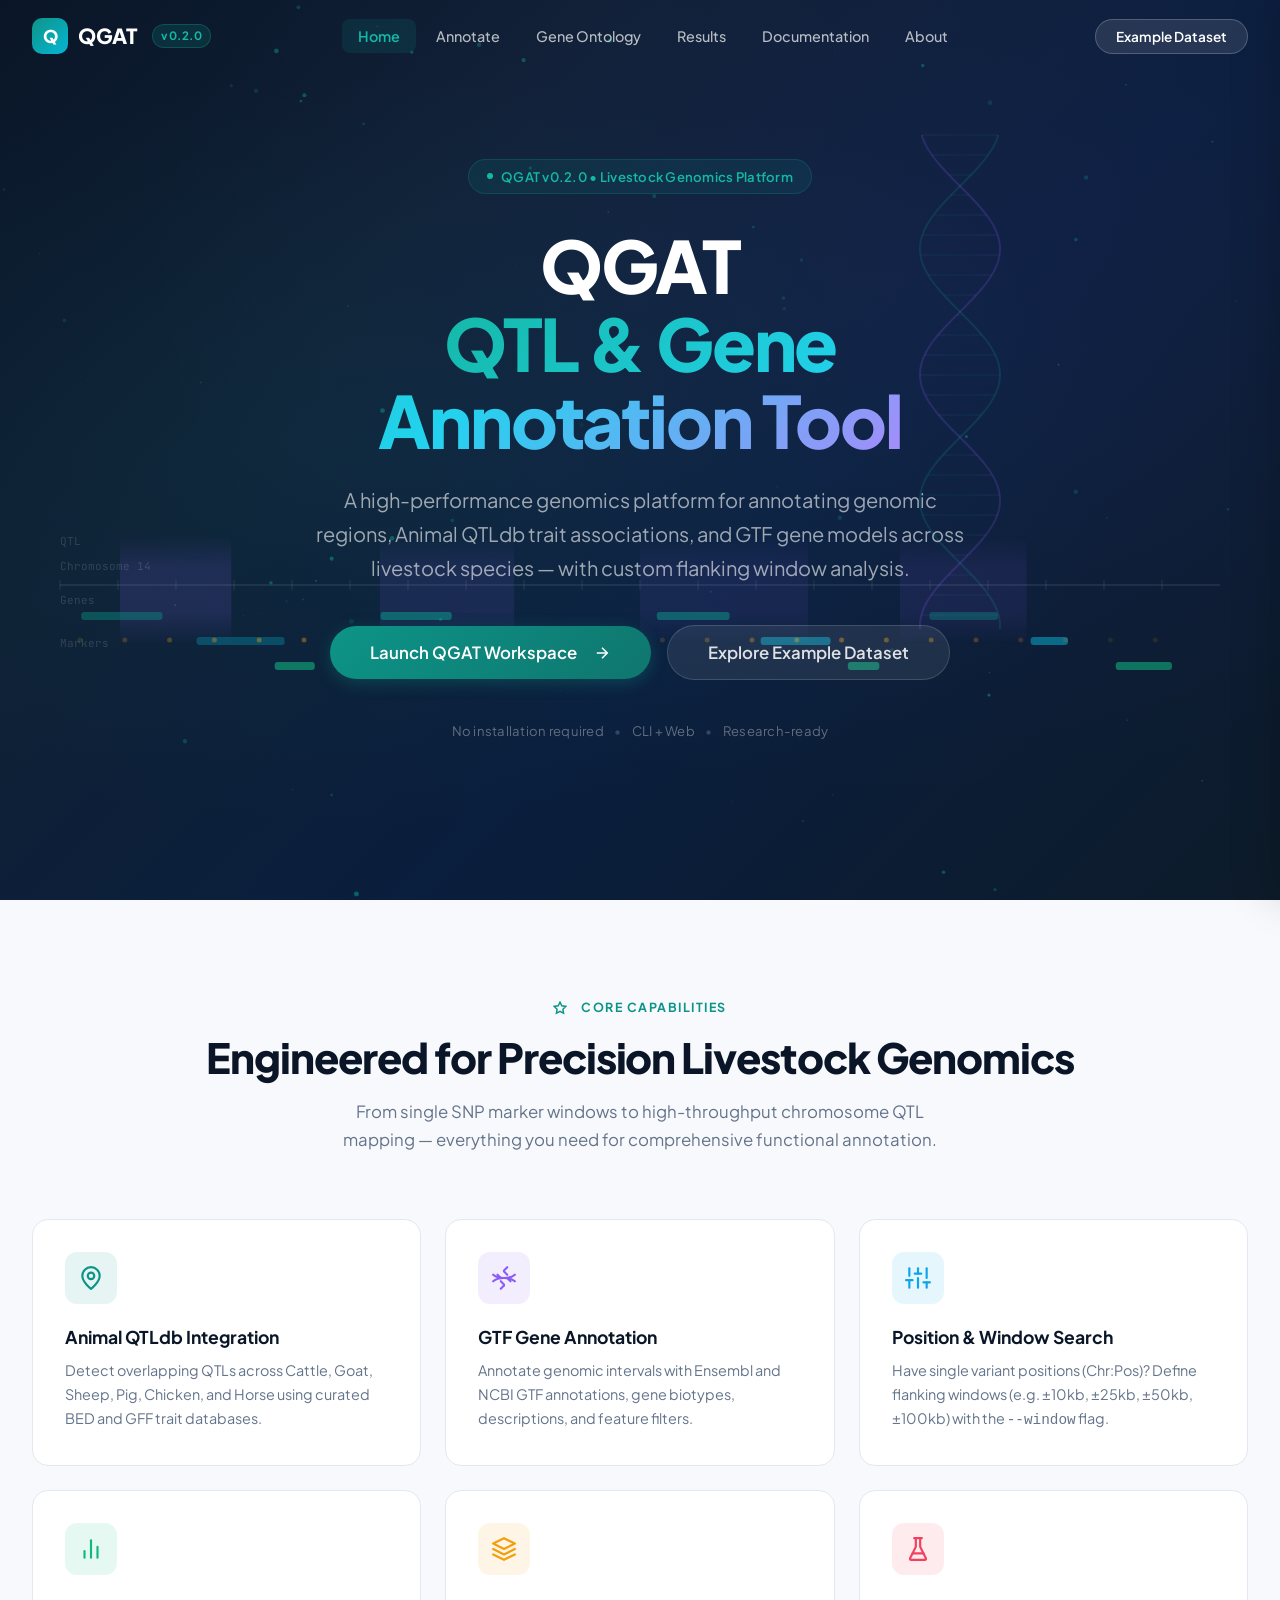
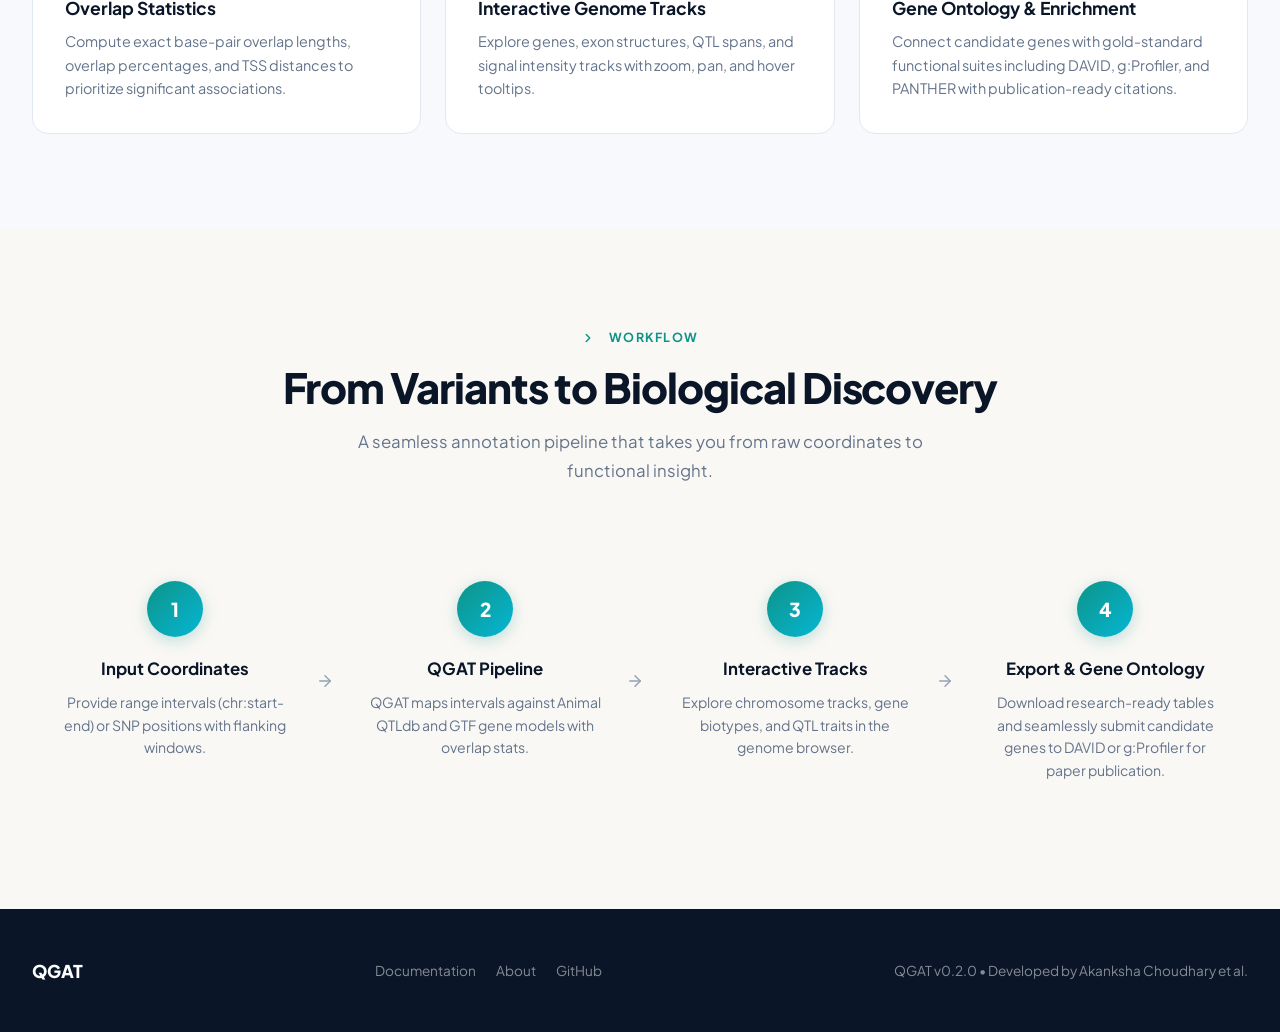
==== commit 888deae5: "Eliminate all unicode arrows and symbols across platform with SVG icons" ====
--- a/website/index.html
+++ b/website/index.html
@@ -5,7 +5,7 @@
   <meta name="viewport" content="width=device-width, initial-scale=1.0">
   <title>QGAT — Quantitative Trait Loci &amp; Gene Annotation Tool</title>
   <meta name="description" content="QGAT: Quantitative Trait Loci and Gene Annotation Tool. Modern, interactive bioinformatics platform for genomic region annotation, Animal QTLdb integration, and candidate gene discovery across livestock species.">
-  <link rel="stylesheet" href="css/style.css?v=2.4">
+  <link rel="stylesheet" href="css/style.css?v=2.5">
 </head>
 <body>
 
@@ -55,7 +55,8 @@
       </p>
       <div class="hero__actions">
         <button class="btn btn--primary btn--lg" data-nav="annotate">
-          Launch QGAT Workspace →
+          <span>Launch QGAT Workspace</span>
+          <svg class="btn-arrow" width="18" height="18" viewBox="0 0 24 24" fill="none" stroke="currentColor" stroke-width="2" aria-hidden="true"><line x1="5" y1="12" x2="19" y2="12"/><polyline points="12 5 19 12 12 19"/></svg>
         </button>
         <button class="btn btn--secondary btn--lg" id="heroExampleBtn">
           Explore Example Dataset
@@ -165,7 +166,10 @@
   <div class="how-it-works">
     <div class="container">
       <div class="how-it-works__header">
-        <div class="section-label">→ Workflow</div>
+        <div class="section-label">
+          <svg class="section-label__icon" width="14" height="14" viewBox="0 0 24 24" fill="none" stroke="currentColor" stroke-width="2.5" stroke-linecap="round" stroke-linejoin="round" aria-hidden="true"><polyline points="9 18 15 12 9 6"/></svg>
+          Workflow
+        </div>
         <h2 class="section-title">From Variants to Biological Discovery</h2>
         <p class="section-subtitle">A seamless annotation pipeline that takes you from raw coordinates to functional insight.</p>
       </div>
@@ -174,19 +178,19 @@
           <div class="step__number">1</div>
           <h3 class="step__title">Input Coordinates</h3>
           <p class="step__text">Provide range intervals (chr:start-end) or SNP positions with flanking windows.</p>
-          <span class="step__arrow">→</span>
+          <span class="step__arrow" aria-hidden="true"><svg width="18" height="18" viewBox="0 0 24 24" fill="none" stroke="currentColor" stroke-width="2" stroke-linecap="round" stroke-linejoin="round"><line x1="5" y1="12" x2="19" y2="12"/><polyline points="12 5 19 12 12 19"/></svg></span>
         </div>
         <div class="step animate-on-scroll">
           <div class="step__number">2</div>
           <h3 class="step__title">QGAT Pipeline</h3>
           <p class="step__text">QGAT maps intervals against Animal QTLdb and GTF gene models with overlap stats.</p>
-          <span class="step__arrow">→</span>
+          <span class="step__arrow" aria-hidden="true"><svg width="18" height="18" viewBox="0 0 24 24" fill="none" stroke="currentColor" stroke-width="2" stroke-linecap="round" stroke-linejoin="round"><line x1="5" y1="12" x2="19" y2="12"/><polyline points="12 5 19 12 12 19"/></svg></span>
         </div>
         <div class="step animate-on-scroll">
           <div class="step__number">3</div>
           <h3 class="step__title">Interactive Tracks</h3>
           <p class="step__text">Explore chromosome tracks, gene biotypes, and QTL traits in the genome browser.</p>
-          <span class="step__arrow">→</span>
+          <span class="step__arrow" aria-hidden="true"><svg width="18" height="18" viewBox="0 0 24 24" fill="none" stroke="currentColor" stroke-width="2" stroke-linecap="round" stroke-linejoin="round"><line x1="5" y1="12" x2="19" y2="12"/><polyline points="12 5 19 12 12 19"/></svg></span>
         </div>
         <div class="step animate-on-scroll">
           <div class="step__number">4</div>
@@ -982,7 +986,8 @@
             <div class="table-actions">
               <button class="btn btn--sm btn--primary" id="btnGoToOntology">
                 <svg class="btn-icon" width="14" height="14" viewBox="0 0 24 24" fill="none" stroke="currentColor" stroke-width="2" aria-hidden="true"><path d="M10 2v7.527a2 2 0 0 1-.211.896L4.72 20.55a1 1 0 0 0 .9 1.45h12.76a1 1 0 0 0 .9-1.45l-5.069-10.127A2 2 0 0 1 14 9.527V2"/><path d="M8.5 2h7"/></svg>
-                <span>Gene Ontology (DAVID / g:Profiler) →</span>
+                <span>Gene Ontology (DAVID / g:Profiler)</span>
+                <svg class="btn-arrow" width="14" height="14" viewBox="0 0 24 24" fill="none" stroke="currentColor" stroke-width="2" aria-hidden="true"><line x1="5" y1="12" x2="19" y2="12"/><polyline points="12 5 19 12 12 19"/></svg>
               </button>
               <button class="btn btn--sm btn--outline" id="exportGenesCSV">
                 <svg class="btn-icon" width="14" height="14" viewBox="0 0 24 24" fill="none" stroke="currentColor" stroke-width="2" aria-hidden="true"><path d="M21 15v4a2 2 0 0 1-2 2H5a2 2 0 0 1-2-2v-4"/><polyline points="7 10 12 15 17 10"/><line x1="12" y1="15" x2="12" y2="3"/></svg>
@@ -1384,7 +1389,7 @@
 <!-- ============================================================
      SCRIPTS
      ============================================================ -->
-<script src="js/app.js?v=2.4"></script>
+<script src="js/app.js?v=2.5"></script>
 
 </body>
 </html>
--- a/website/css/style.css
+++ b/website/css/style.css
@@ -679,8 +679,15 @@
   right: -16px;
   top: 50%;
   transform: translateY(-50%);
-  font-size: 1.2rem;
+  display: flex;
+  align-items: center;
+  justify-content: center;
   color: var(--slate-lighter);
+  z-index: 2;
+}
+.step__arrow svg {
+  display: block;
+  stroke: var(--slate-lighter);
 }
 
 /* ============================================================
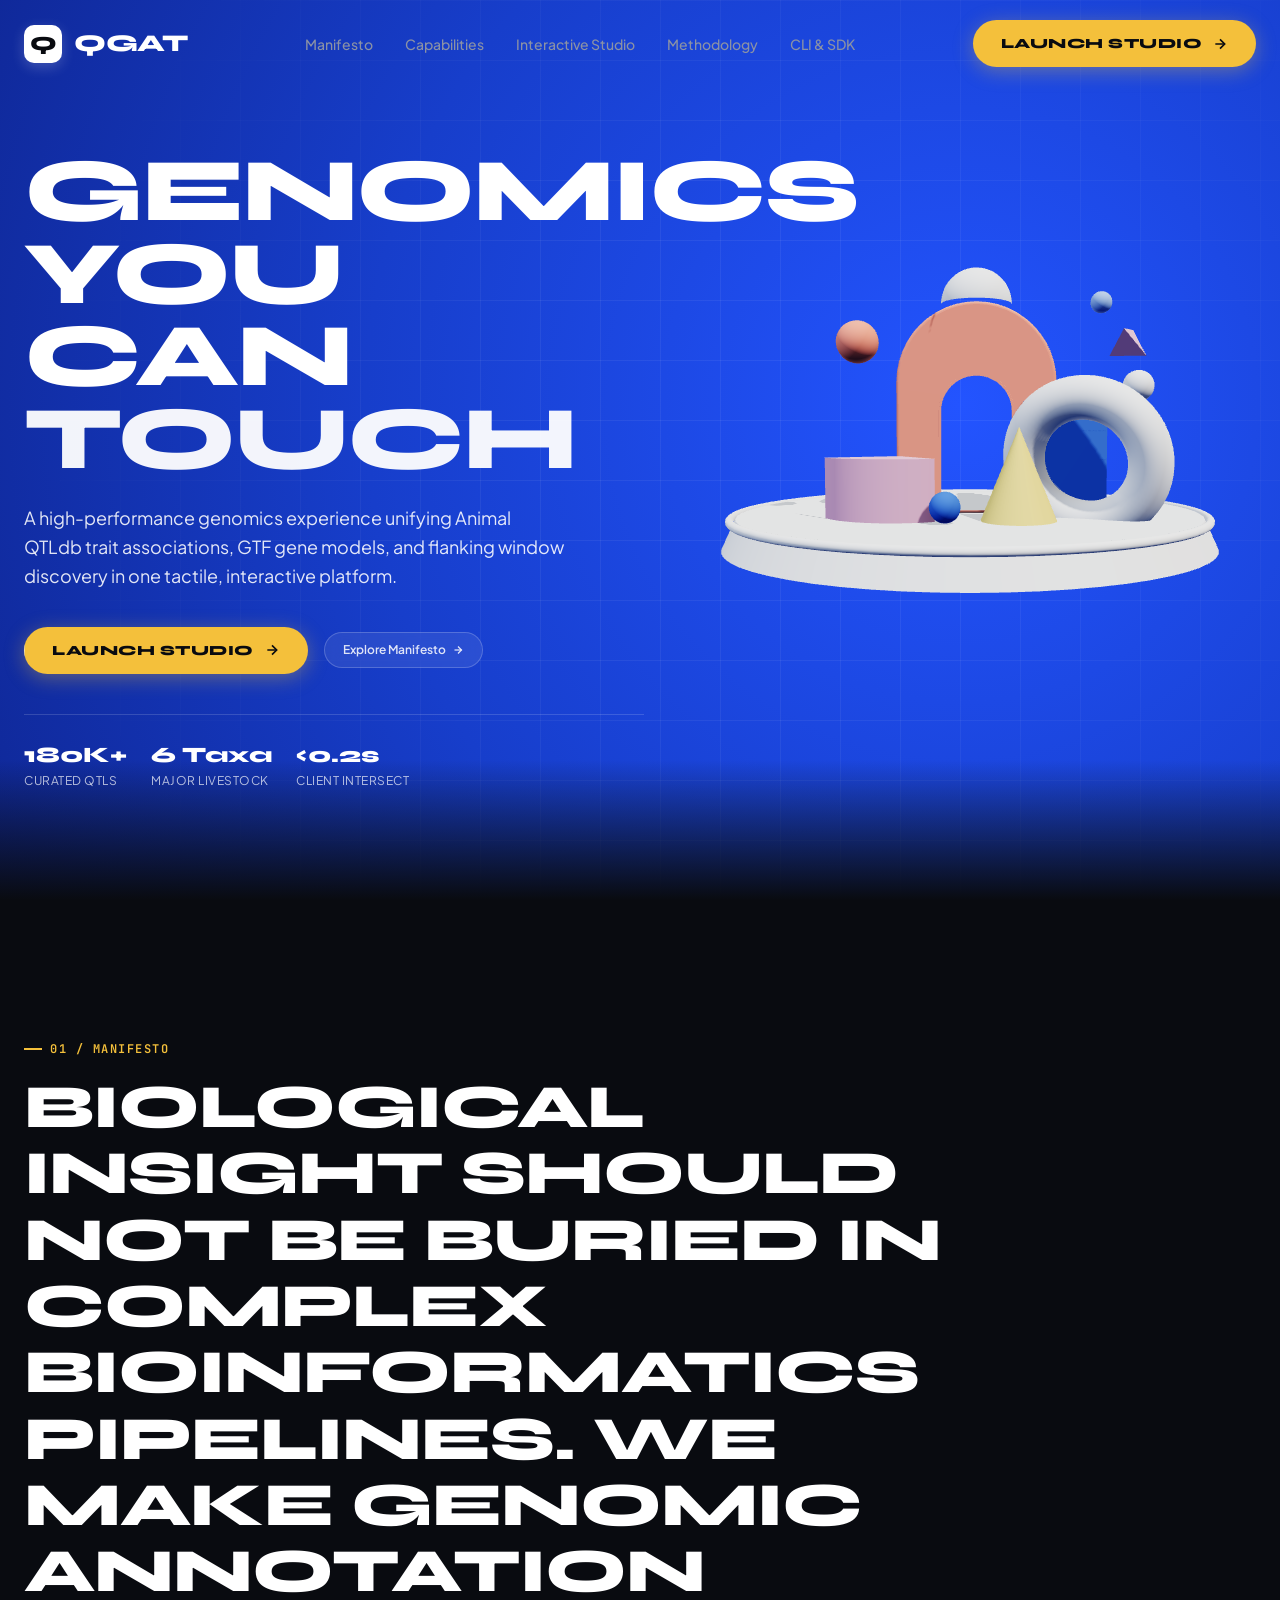
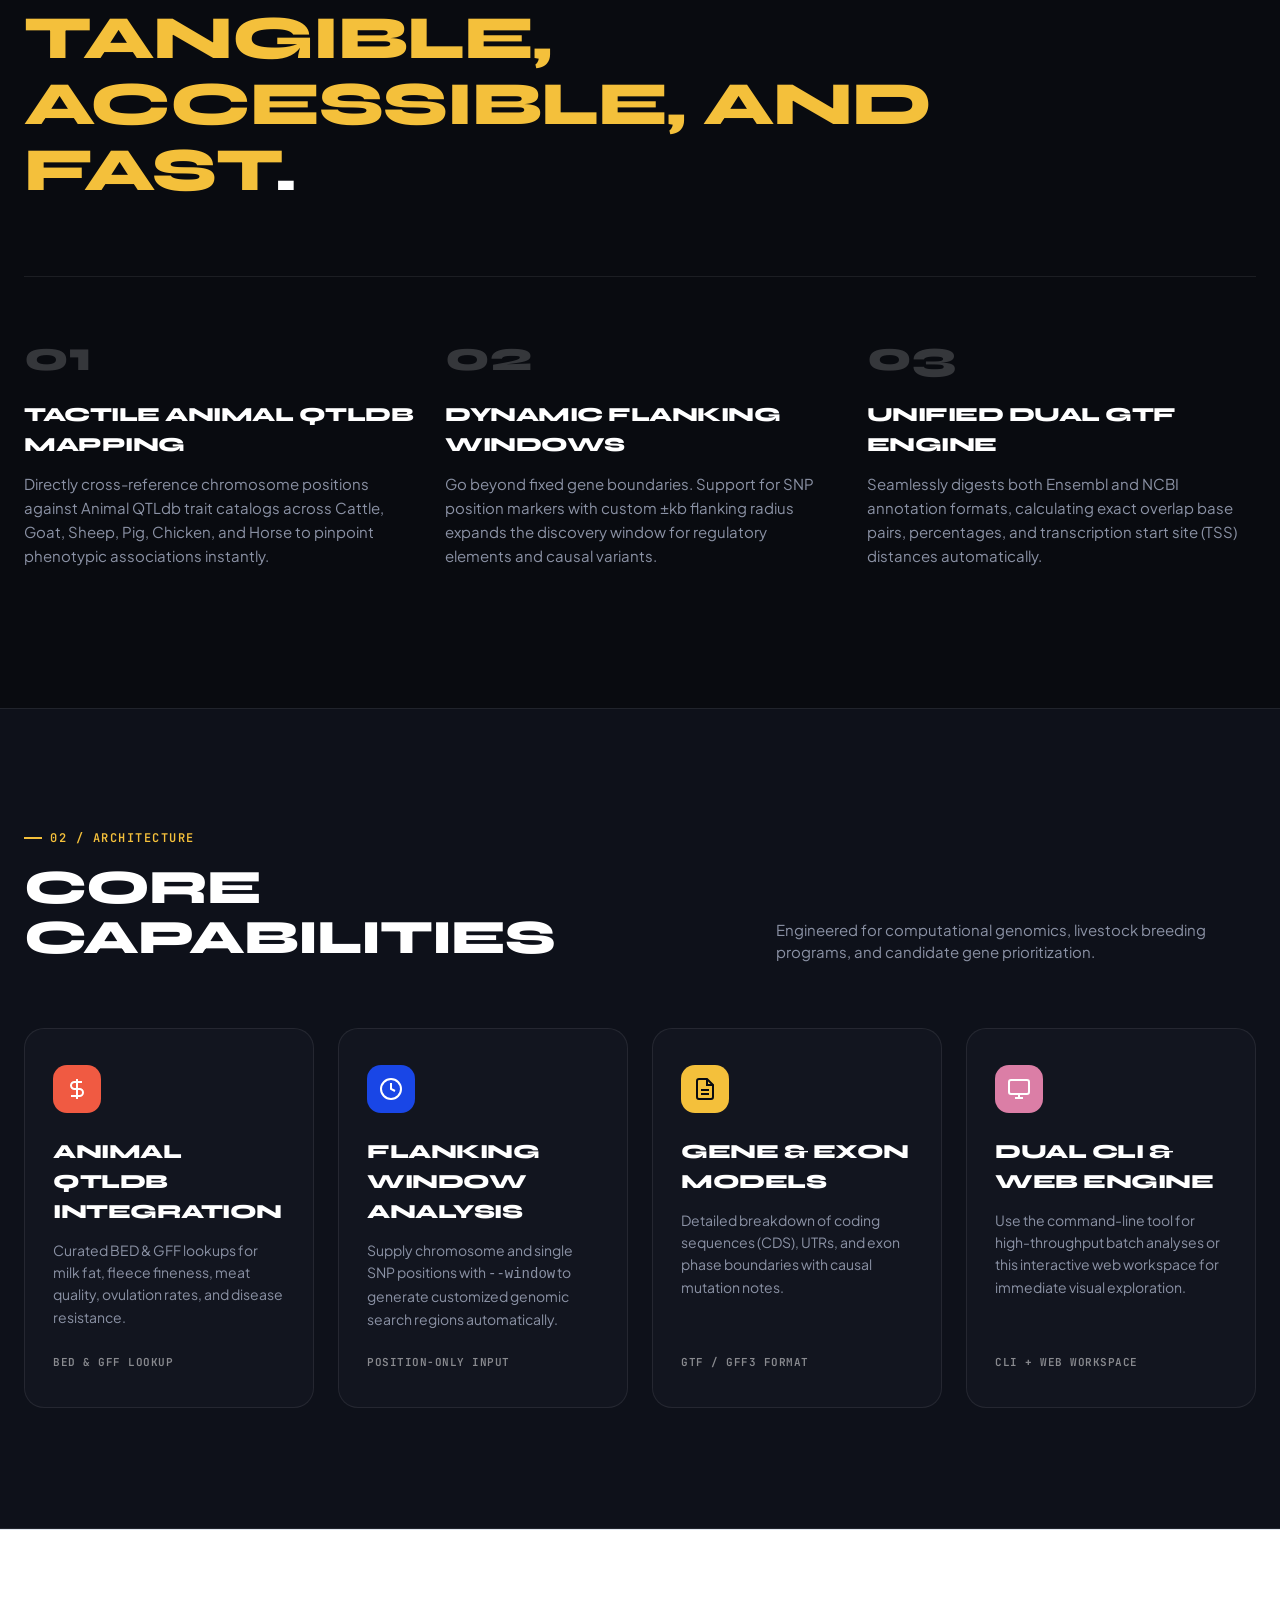
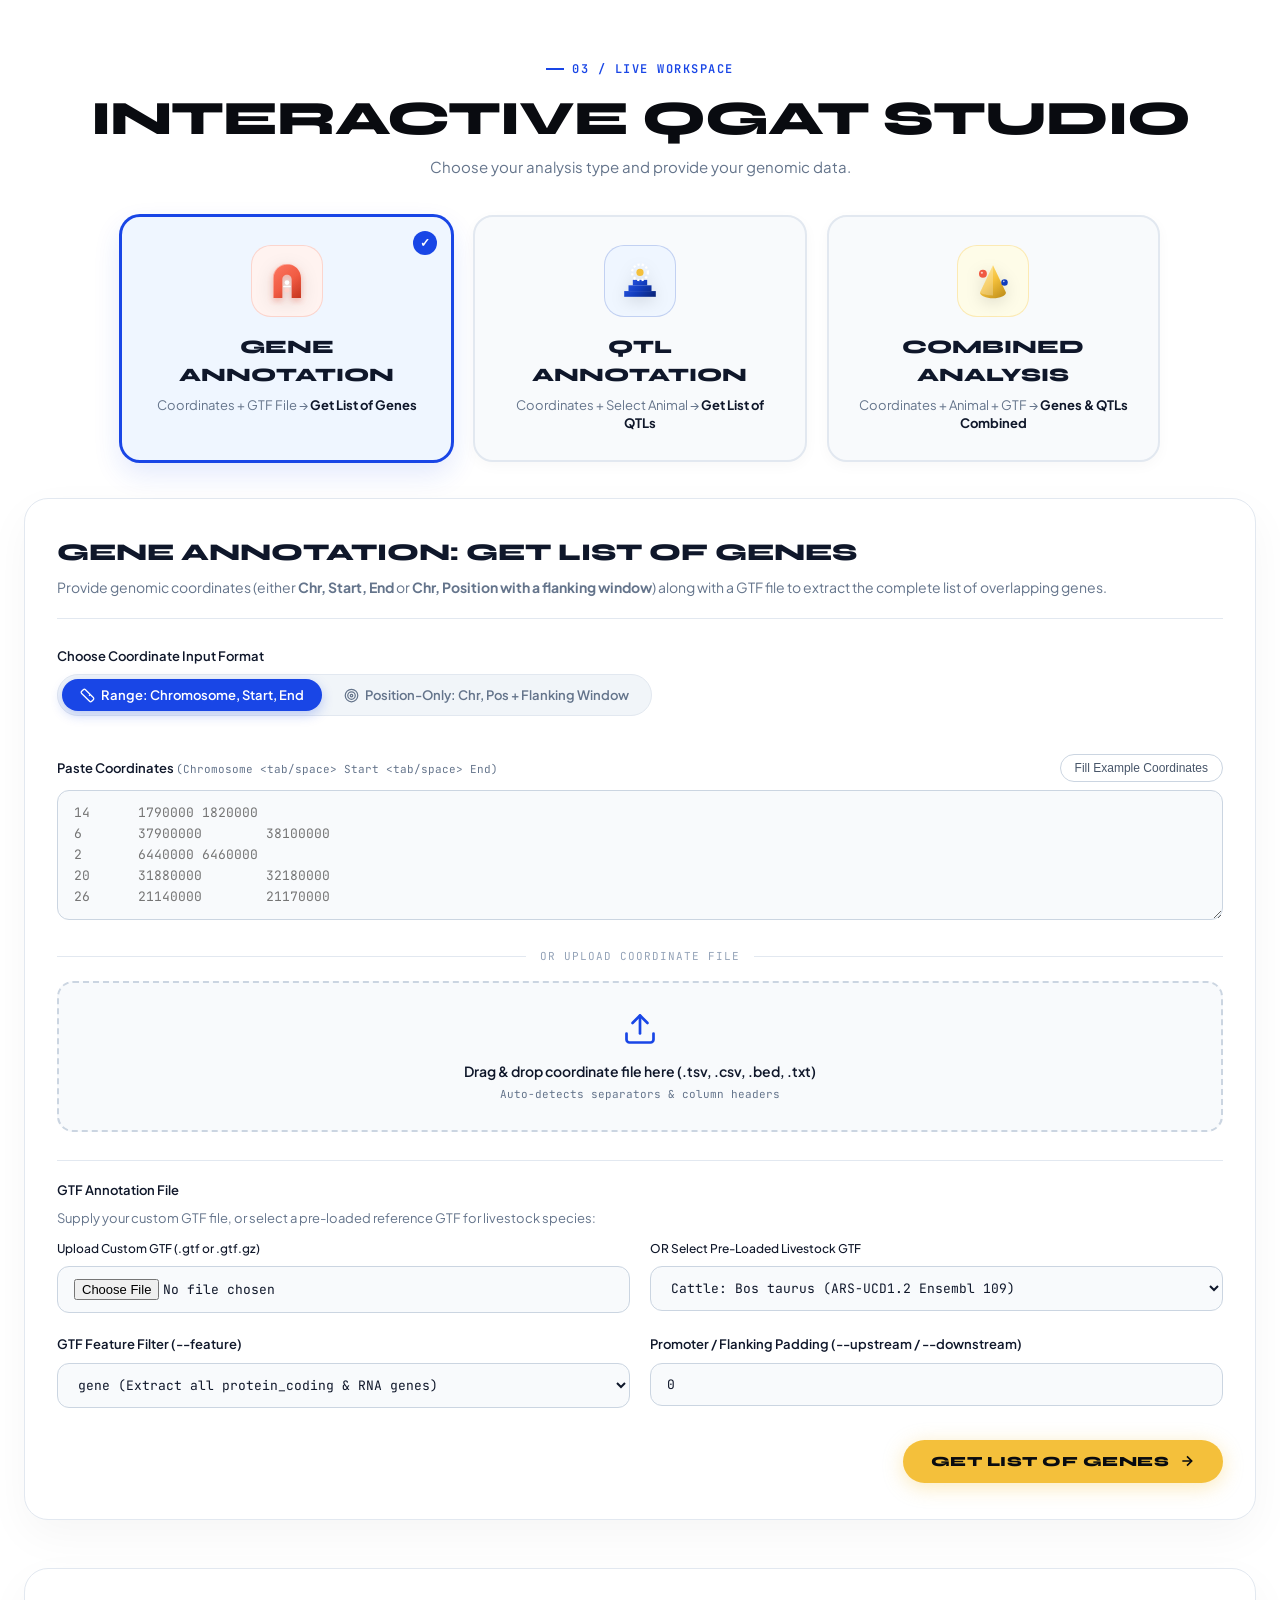
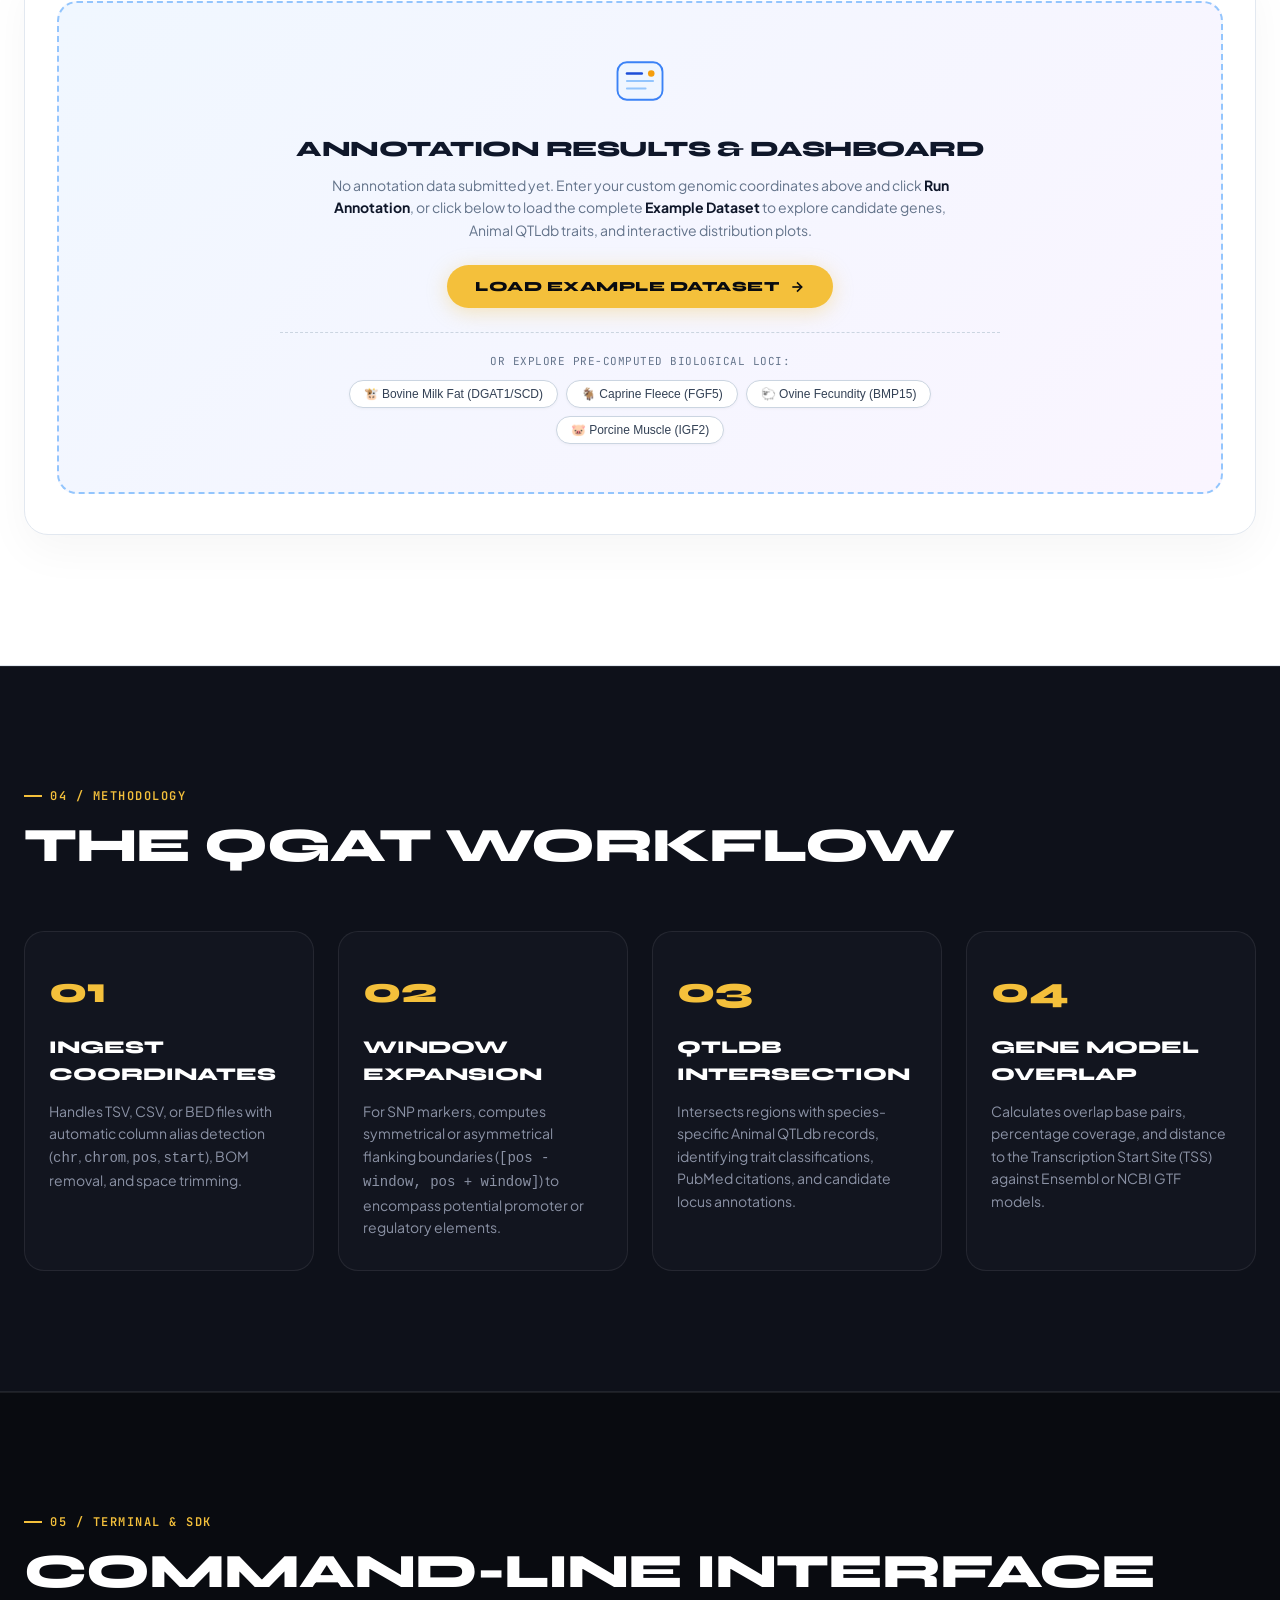
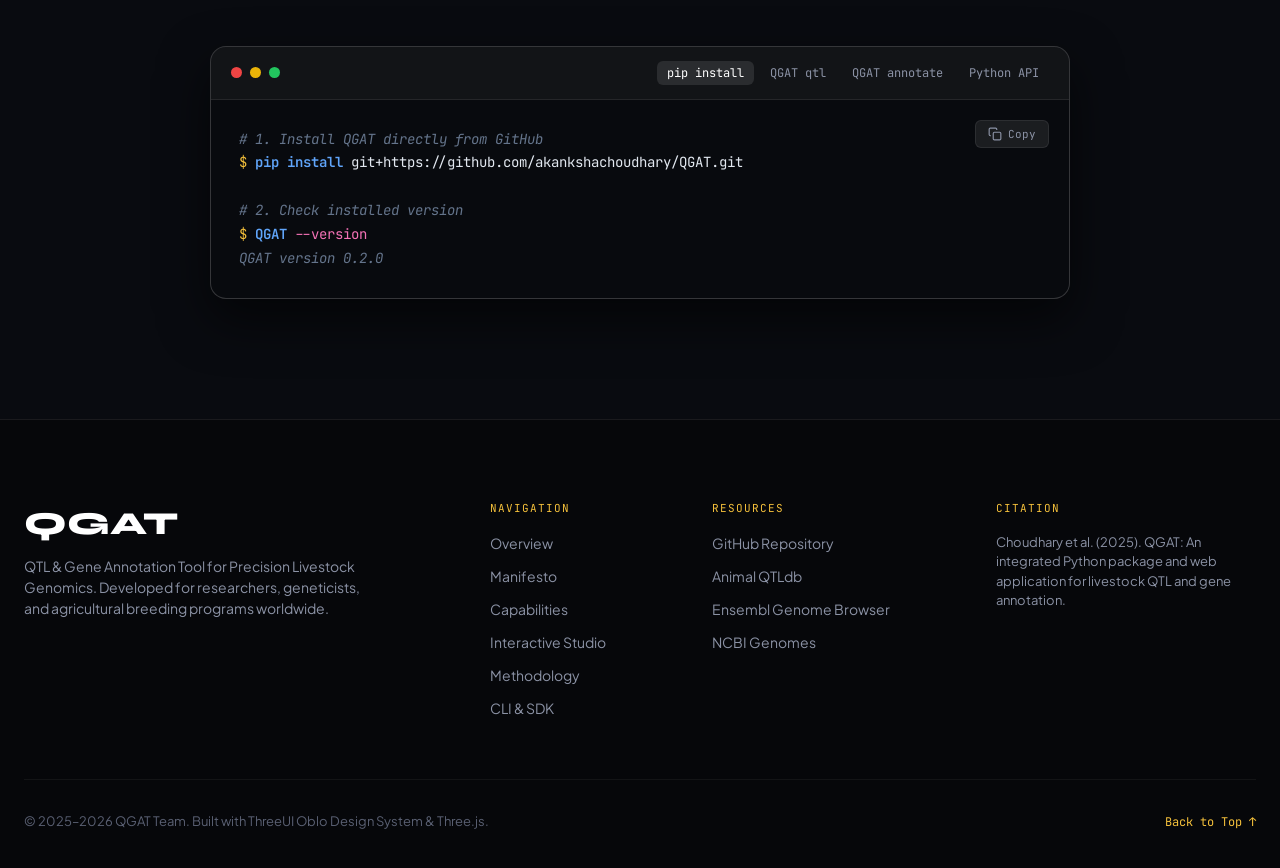
==== commit 48cbf996: "Update web platform with ThreeUI OBLO design system, 3D interactive scene, and streamlined results o" ====
--- a/website/index.html
+++ b/website/index.html
@@ -3,287 +3,296 @@
 <head>
   <meta charset="UTF-8">
   <meta name="viewport" content="width=device-width, initial-scale=1.0">
-  <title>QGAT — Quantitative Trait Loci &amp; Gene Annotation Tool</title>
-  <meta name="description" content="QGAT: Quantitative Trait Loci and Gene Annotation Tool. Modern, interactive bioinformatics platform for genomic region annotation, Animal QTLdb integration, and candidate gene discovery across livestock species.">
-  <link rel="stylesheet" href="css/style.css?v=2.5">
+  <title>QGAT — QTL &amp; Gene Annotation Tool | Oblo Interactive Edition</title>
+  <meta name="description" content="QGAT: Quantitative Trait Loci & Gene Annotation Tool. A sculptural, interactive bioinformatics experience for Animal QTLdb mapping, GTF gene models, and flanking window discovery in livestock genomes.">
+  <link rel="stylesheet" href="css/style.css">
+  <link rel="icon" href="data:image/svg+xml,<svg xmlns='http://www.w3.org/2000/svg' viewBox='0 0 100 100'><rect width='100' height='100' rx='20' fill='%231946e6'/><text x='50' y='68' font-size='55' font-family='sans-serif' font-weight='bold' fill='white' text-anchor='middle'>Q</text></svg>">
 </head>
 <body>
 
-<!-- ============================================================
-     NAVIGATION
-     ============================================================ -->
-<nav class="nav nav--transparent" id="mainNav">
-  <div class="nav__inner">
-    <a href="#home" class="nav__brand" data-nav="home">
-      <div class="nav__brand-icon">Q</div>
-      QGAT
-      <span class="nav__brand-badge">v0.2.0</span>
-    </a>
-    <ul class="nav__links">
-      <li><a class="nav__link active" data-nav="home">Home</a></li>
-      <li><a class="nav__link" data-nav="annotate">Annotate</a></li>
-      <li><a class="nav__link" data-nav="ontology">Gene Ontology</a></li>
-      <li><a class="nav__link" data-nav="results">Results</a></li>
-      <li><a class="nav__link" data-nav="docs">Documentation</a></li>
-      <li><a class="nav__link" data-nav="about">About</a></li>
-    </ul>
-    <div class="nav__actions">
-      <button class="nav__example-btn" id="loadExampleBtn">Example Dataset</button>
+  <!-- ============================================================
+       NAVIGATION
+       ============================================================ -->
+  <nav class="oblo-nav" id="mainNav">
+    <div class="container nav-inner">
+      <a href="#hero" class="brand-group">
+        <div class="brand-icon-box">Q</div>
+        <span class="brand-title">QGAT</span>
+      </a>
+
+      <ul class="nav-links" id="navLinks">
+        <li><a href="#manifesto">Manifesto</a></li>
+        <li><a href="#capabilities">Capabilities</a></li>
+        <li><a href="#studio">Interactive Studio</a></li>
+        <li><a href="#workflow">Methodology</a></li>
+        <li><a href="#cli">CLI &amp; SDK</a></li>
+      </ul>
+
+      <div class="nav-actions">
+        <a href="#studio" class="oblo-pill-btn oblo-pill-btn--yellow">
+          <span>Launch Studio</span>
+          <svg class="btn-arrow" width="16" height="16" viewBox="0 0 24 24" fill="none" stroke="currentColor" stroke-width="2.5"><line x1="5" y1="12" x2="19" y2="12"/><polyline points="12 5 19 12 12 19"/></svg>
+        </a>
+        <button class="mobile-menu-btn" id="mobileMenuBtn" aria-label="Toggle Navigation">
+          <svg width="24" height="24" viewBox="0 0 24 24" fill="none" stroke="currentColor" stroke-width="2"><line x1="3" y1="12" x2="21" y2="12"/><line x1="3" y1="6" x2="21" y2="6"/><line x1="3" y1="18" x2="21" y2="18"/></svg>
+        </button>
+      </div>
     </div>
-  </div>
-</nav>
-
-<!-- ============================================================
-     HOME / HERO
-     ============================================================ -->
-<section class="page-section active" id="section-home">
-
-  <!-- Hero -->
-  <div class="hero">
-    <canvas class="hero__canvas" id="heroCanvas"></canvas>
-    <div class="hero__overlay"></div>
-    <div class="hero__content">
-      <div class="hero__badge">
-        <span class="hero__badge-dot"></span>
-        QGAT v0.2.0 • Livestock Genomics Platform
-      </div>
-      <h1 class="hero__title">
-        QGAT<br><span>QTL &amp; Gene Annotation Tool</span>
-      </h1>
-      <p class="hero__subtitle">
-        A high-performance genomics platform for annotating genomic regions, Animal QTLdb trait associations, and GTF gene models across livestock species — with custom flanking window analysis.
-      </p>
-      <div class="hero__actions">
-        <button class="btn btn--primary btn--lg" data-nav="annotate">
-          <span>Launch QGAT Workspace</span>
-          <svg class="btn-arrow" width="18" height="18" viewBox="0 0 24 24" fill="none" stroke="currentColor" stroke-width="2" aria-hidden="true"><line x1="5" y1="12" x2="19" y2="12"/><polyline points="12 5 19 12 12 19"/></svg>
-        </button>
-        <button class="btn btn--secondary btn--lg" id="heroExampleBtn">
-          Explore Example Dataset
-        </button>
-      </div>
-      <p class="hero__note">
-        No installation required <span>•</span> CLI + Web <span>•</span> Research-ready
-      </p>
+  </nav>
+
+  <!-- ============================================================
+       HERO SECTION (Electric Cobalt Blue + Three.js 3D Clay Scene)
+       ============================================================ -->
+  <header class="hero-oblo" id="hero">
+    <div class="hero-grid-bg"></div>
+    <div class="hero-vignette"></div>
+
+    <div class="container hero-layout">
+      <!-- Left Editorial Copy -->
+      <div class="hero-copy">
+        <h1 class="hero-title">
+          <span>GENOMICS</span>
+          <span>YOU CAN</span>
+          <span class="title-alt">TOUCH</span>
+        </h1>
+
+        <p class="hero-lede">
+          A high-performance genomics experience unifying Animal QTLdb trait associations, GTF gene models, and flanking window discovery in one tactile, interactive platform.
+        </p>
+
+        <div class="hero-cta-group">
+          <a href="#studio" class="oblo-pill-btn oblo-pill-btn--yellow">
+            <span>Launch Studio</span>
+            <svg class="btn-arrow" width="16" height="16" viewBox="0 0 24 24" fill="none" stroke="currentColor" stroke-width="2.5"><line x1="5" y1="12" x2="19" y2="12"/><polyline points="12 5 19 12 12 19"/></svg>
+          </a>
+          <a href="#manifesto" class="oblo-pill-btn--small">
+            <span>Explore Manifesto</span>
+            <svg width="12" height="12" viewBox="0 0 24 24" fill="none" stroke="currentColor" stroke-width="2.5"><line x1="5" y1="12" x2="19" y2="12"/><polyline points="12 5 19 12 12 19"/></svg>
+          </a>
+        </div>
+
+        <div class="hero-meta-strip">
+          <div class="meta-item">
+            <span class="meta-num">180K+</span>
+            <span class="meta-label">Curated QTLs</span>
+          </div>
+          <div class="meta-item">
+            <span class="meta-num">6 Taxa</span>
+            <span class="meta-label">Major Livestock</span>
+          </div>
+          <div class="meta-item">
+            <span class="meta-num">&lt;0.2s</span>
+            <span class="meta-label">Client Intersect</span>
+          </div>
+        </div>
+      </div>
+
+      <!-- Right 3D Clay Sculpture Viewport -->
+      <div class="hero-canvas-wrap" id="obloCanvasContainer">
+        <canvas id="obloCanvas"></canvas>
+      </div>
     </div>
-  </div>
-
-  <!-- Features -->
-  <div class="features">
+  </header>
+
+  <!-- ============================================================
+       01 / MANIFESTO (Oblo Editorial Statement)
+       ============================================================ -->
+  <section class="section-manifesto" id="manifesto">
     <div class="container">
-      <div class="features__header">
-        <div class="section-label">
-          <svg class="section-label__icon" width="14" height="14" viewBox="0 0 24 24" fill="none" stroke="currentColor" stroke-width="2.5"><polygon points="12 2 15.09 8.26 22 9.27 17 14.14 18.18 21.02 12 17.77 5.82 21.02 7 14.14 2 9.27 8.91 8.26 12 2"/></svg>
-          Core Capabilities
-        </div>
-        <h2 class="section-title">Engineered for Precision Livestock Genomics</h2>
-        <p class="section-subtitle">
-          From single SNP marker windows to high-throughput chromosome QTL mapping — everything you need for comprehensive functional annotation.
+      <div class="manifesto-header">
+        <div class="section-label">01 / Manifesto</div>
+        <h2 class="manifesto-quote">
+          Biological insight should not be buried in complex bioinformatics pipelines. We make genomic annotation <span class="highlight">tangible, accessible, and fast</span>.
+        </h2>
+      </div>
+
+      <div class="manifesto-grid">
+        <div class="manifesto-card">
+          <span class="manifesto-num">01</span>
+          <h3 class="manifesto-title">Tactile Animal QTLdb Mapping</h3>
+          <p class="manifesto-text">
+            Directly cross-reference chromosome positions against Animal QTLdb trait catalogs across Cattle, Goat, Sheep, Pig, Chicken, and Horse to pinpoint phenotypic associations instantly.
+          </p>
+        </div>
+
+        <div class="manifesto-card">
+          <span class="manifesto-num">02</span>
+          <h3 class="manifesto-title">Dynamic Flanking Windows</h3>
+          <p class="manifesto-text">
+            Go beyond fixed gene boundaries. Support for SNP position markers with custom ±kb flanking radius expands the discovery window for regulatory elements and causal variants.
+          </p>
+        </div>
+
+        <div class="manifesto-card">
+          <span class="manifesto-num">03</span>
+          <h3 class="manifesto-title">Unified Dual GTF Engine</h3>
+          <p class="manifesto-text">
+            Seamlessly digests both Ensembl and NCBI annotation formats, calculating exact overlap base pairs, percentages, and transcription start site (TSS) distances automatically.
+          </p>
+        </div>
+      </div>
+    </div>
+  </section>
+
+  <!-- ============================================================
+       02 / CAPABILITIES (Architectural Grid Cards)
+       ============================================================ -->
+  <section class="section-capabilities" id="capabilities">
+    <div class="container">
+      <div class="section-head">
+        <div>
+          <div class="section-label">02 / Architecture</div>
+          <h2 class="section-title">Core Capabilities</h2>
+        </div>
+        <p class="section-desc">
+          Engineered for computational genomics, livestock breeding programs, and candidate gene prioritization.
         </p>
       </div>
-      <div class="features__grid">
-        <div class="feature-card animate-on-scroll">
-          <div class="feature-card__icon feature-card__icon--teal" aria-hidden="true">
-            <svg width="24" height="24" viewBox="0 0 24 24" fill="none" stroke="currentColor" stroke-width="2" stroke-linecap="round" stroke-linejoin="round">
-              <path d="M20 10c0 6-8 12-8 12s-8-6-8-12a8 8 0 0 1 16 0Z"/>
-              <circle cx="12" cy="10" r="3"/>
-            </svg>
-          </div>
-          <h3 class="feature-card__title">Animal QTLdb Integration</h3>
-          <p class="feature-card__text">Detect overlapping QTLs across Cattle, Goat, Sheep, Pig, Chicken, and Horse using curated BED and GFF trait databases.</p>
-        </div>
-        <div class="feature-card animate-on-scroll">
-          <div class="feature-card__icon feature-card__icon--purple" aria-hidden="true">
-            <svg width="24" height="24" viewBox="0 0 24 24" fill="none" stroke="currentColor" stroke-width="2" stroke-linecap="round" stroke-linejoin="round">
-              <path d="M2 15c6.667-6 13.333 0 20-6"/>
-              <path d="m9 22 3-3"/>
-              <path d="m15 2-3 3"/>
-              <path d="m12 6 3 3"/>
-              <path d="m12 18-3-3"/>
-              <path d="m6 9 3 3"/>
-              <path d="m18 15-3-3"/>
-              <path d="m2 9c6.667 6 13.333 0 20 6"/>
-            </svg>
-          </div>
-          <h3 class="feature-card__title">GTF Gene Annotation</h3>
-          <p class="feature-card__text">Annotate genomic intervals with Ensembl and NCBI GTF annotations, gene biotypes, descriptions, and feature filters.</p>
-        </div>
-        <div class="feature-card animate-on-scroll">
-          <div class="feature-card__icon feature-card__icon--sky" aria-hidden="true">
-            <svg width="24" height="24" viewBox="0 0 24 24" fill="none" stroke="currentColor" stroke-width="2" stroke-linecap="round" stroke-linejoin="round">
-              <line x1="4" y1="21" x2="4" y2="14"/>
-              <line x1="4" y1="10" x2="4" y2="3"/>
-              <line x1="12" y1="21" x2="12" y2="12"/>
-              <line x1="12" y1="8" x2="12" y2="3"/>
-              <line x1="20" y1="21" x2="20" y2="16"/>
-              <line x1="20" y1="12" x2="20" y2="3"/>
-              <line x1="1" y1="14" x2="7" y2="14"/>
-              <line x1="9" y1="8" x2="15" y2="8"/>
-              <line x1="17" y1="16" x2="23" y2="16"/>
-            </svg>
-          </div>
-          <h3 class="feature-card__title">Position &amp; Window Search</h3>
-          <p class="feature-card__text">Have single variant positions (Chr:Pos)? Define flanking windows (e.g. ±10kb, ±25kb, ±50kb, ±100kb) with the <code>--window</code> flag.</p>
-        </div>
-        <div class="feature-card animate-on-scroll">
-          <div class="feature-card__icon feature-card__icon--green" aria-hidden="true">
-            <svg width="24" height="24" viewBox="0 0 24 24" fill="none" stroke="currentColor" stroke-width="2" stroke-linecap="round" stroke-linejoin="round">
-              <line x1="18" y1="20" x2="18" y2="10"/>
-              <line x1="12" y1="20" x2="12" y2="4"/>
-              <line x1="6" y1="20" x2="6" y2="14"/>
-            </svg>
-          </div>
-          <h3 class="feature-card__title">Overlap Statistics</h3>
-          <p class="feature-card__text">Compute exact base-pair overlap lengths, overlap percentages, and TSS distances to prioritize significant associations.</p>
-        </div>
-        <div class="feature-card animate-on-scroll">
-          <div class="feature-card__icon feature-card__icon--amber" aria-hidden="true">
-            <svg width="24" height="24" viewBox="0 0 24 24" fill="none" stroke="currentColor" stroke-width="2" stroke-linecap="round" stroke-linejoin="round">
-              <polygon points="12 2 2 7 12 12 22 7 12 2"/>
-              <polyline points="2 17 12 22 22 17"/>
-              <polyline points="2 12 12 17 22 12"/>
-            </svg>
-          </div>
-          <h3 class="feature-card__title">Interactive Genome Tracks</h3>
-          <p class="feature-card__text">Explore genes, exon structures, QTL spans, and signal intensity tracks with zoom, pan, and hover tooltips.</p>
-        </div>
-        <div class="feature-card animate-on-scroll">
-          <div class="feature-card__icon feature-card__icon--rose" aria-hidden="true">
-            <svg width="24" height="24" viewBox="0 0 24 24" fill="none" stroke="currentColor" stroke-width="2" stroke-linecap="round" stroke-linejoin="round">
-              <path d="M10 2v7.527a2 2 0 0 1-.211.896L4.72 20.55a1 1 0 0 0 .9 1.45h12.76a1 1 0 0 0 .9-1.45l-5.069-10.127A2 2 0 0 1 14 9.527V2"/>
-              <path d="M8.5 2h7"/>
-              <path d="M7 16h10"/>
-            </svg>
-          </div>
-          <h3 class="feature-card__title">Gene Ontology &amp; Enrichment</h3>
-          <p class="feature-card__text">Connect candidate genes with gold-standard functional suites including DAVID, g:Profiler, and PANTHER with publication-ready citations.</p>
+
+      <div class="capabilities-grid">
+        <div class="cap-card">
+          <div class="cap-badge cap-badge--coral">
+            <svg width="24" height="24" viewBox="0 0 24 24" fill="none" stroke="currentColor" stroke-width="2"><path d="M12 2v20M17 5H9.5a3.5 3.5 0 0 0 0 7h5a3.5 3.5 0 0 1 0 7H6"/></svg>
+          </div>
+          <h3 class="cap-title">Animal QTLdb Integration</h3>
+          <p class="cap-text">
+            Curated BED &amp; GFF lookups for milk fat, fleece fineness, meat quality, ovulation rates, and disease resistance.
+          </p>
+          <span class="cap-tag">BED &amp; GFF Lookup</span>
+        </div>
+
+        <div class="cap-card">
+          <div class="cap-badge cap-badge--blue">
+            <svg width="24" height="24" viewBox="0 0 24 24" fill="none" stroke="currentColor" stroke-width="2"><circle cx="12" cy="12" r="10"/><path d="M12 6v6l4 2"/></svg>
+          </div>
+          <h3 class="cap-title">Flanking Window Analysis</h3>
+          <p class="cap-text">
+            Supply chromosome and single SNP positions with <code>--window</code> to generate customized genomic search regions automatically.
+          </p>
+          <span class="cap-tag">Position-Only Input</span>
+        </div>
+
+        <div class="cap-card">
+          <div class="cap-badge cap-badge--ochre">
+            <svg width="24" height="24" viewBox="0 0 24 24" fill="none" stroke="currentColor" stroke-width="2"><path d="M14 2H6a2 2 0 0 0-2 2v16a2 2 0 0 0 2 2h12a2 2 0 0 0 2-2V8z"/><polyline points="14 2 14 8 20 8"/><line x1="16" y1="13" x2="8" y2="13"/><line x1="16" y1="17" x2="8" y2="17"/></svg>
+          </div>
+          <h3 class="cap-title">Gene &amp; Exon Models</h3>
+          <p class="cap-text">
+            Detailed breakdown of coding sequences (CDS), UTRs, and exon phase boundaries with causal mutation notes.
+          </p>
+          <span class="cap-tag">GTF / GFF3 Format</span>
+        </div>
+
+        <div class="cap-card">
+          <div class="cap-badge cap-badge--pink">
+            <svg width="24" height="24" viewBox="0 0 24 24" fill="none" stroke="currentColor" stroke-width="2"><rect x="2" y="3" width="20" height="14" rx="2" ry="2"/><line x1="8" y1="21" x2="16" y2="21"/><line x1="12" y1="17" x2="12" y2="21"/></svg>
+          </div>
+          <h3 class="cap-title">Dual CLI &amp; Web Engine</h3>
+          <p class="cap-text">
+            Use the command-line tool for high-throughput batch analyses or this interactive web workspace for immediate visual exploration.
+          </p>
+          <span class="cap-tag">CLI + Web Workspace</span>
         </div>
       </div>
     </div>
-  </div>
-
-  <!-- How It Works -->
-  <div class="how-it-works">
+  </section>
+
+  <!-- ============================================================
+       03 / INTERACTIVE STUDIO (White Background Theme)
+       ============================================================ -->
+  <section class="section-studio" id="studio">
     <div class="container">
-      <div class="how-it-works__header">
-        <div class="section-label">
-          <svg class="section-label__icon" width="14" height="14" viewBox="0 0 24 24" fill="none" stroke="currentColor" stroke-width="2.5" stroke-linecap="round" stroke-linejoin="round" aria-hidden="true"><polyline points="9 18 15 12 9 6"/></svg>
-          Workflow
-        </div>
-        <h2 class="section-title">From Variants to Biological Discovery</h2>
-        <p class="section-subtitle">A seamless annotation pipeline that takes you from raw coordinates to functional insight.</p>
-      </div>
-      <div class="steps">
-        <div class="step animate-on-scroll">
-          <div class="step__number">1</div>
-          <h3 class="step__title">Input Coordinates</h3>
-          <p class="step__text">Provide range intervals (chr:start-end) or SNP positions with flanking windows.</p>
-          <span class="step__arrow" aria-hidden="true"><svg width="18" height="18" viewBox="0 0 24 24" fill="none" stroke="currentColor" stroke-width="2" stroke-linecap="round" stroke-linejoin="round"><line x1="5" y1="12" x2="19" y2="12"/><polyline points="12 5 19 12 12 19"/></svg></span>
-        </div>
-        <div class="step animate-on-scroll">
-          <div class="step__number">2</div>
-          <h3 class="step__title">QGAT Pipeline</h3>
-          <p class="step__text">QGAT maps intervals against Animal QTLdb and GTF gene models with overlap stats.</p>
-          <span class="step__arrow" aria-hidden="true"><svg width="18" height="18" viewBox="0 0 24 24" fill="none" stroke="currentColor" stroke-width="2" stroke-linecap="round" stroke-linejoin="round"><line x1="5" y1="12" x2="19" y2="12"/><polyline points="12 5 19 12 12 19"/></svg></span>
-        </div>
-        <div class="step animate-on-scroll">
-          <div class="step__number">3</div>
-          <h3 class="step__title">Interactive Tracks</h3>
-          <p class="step__text">Explore chromosome tracks, gene biotypes, and QTL traits in the genome browser.</p>
-          <span class="step__arrow" aria-hidden="true"><svg width="18" height="18" viewBox="0 0 24 24" fill="none" stroke="currentColor" stroke-width="2" stroke-linecap="round" stroke-linejoin="round"><line x1="5" y1="12" x2="19" y2="12"/><polyline points="12 5 19 12 12 19"/></svg></span>
-        </div>
-        <div class="step animate-on-scroll">
-          <div class="step__number">4</div>
-          <h3 class="step__title">Export &amp; Gene Ontology</h3>
-          <p class="step__text">Download research-ready tables and seamlessly submit candidate genes to DAVID or g:Profiler for paper publication.</p>
-        </div>
-      </div>
-    </div>
-  </div>
-
-  <!-- Footer -->
-  <footer class="footer">
-    <div class="container">
-      <div class="footer__inner">
-        <div class="footer__brand">QGAT</div>
-        <div class="footer__links">
-          <a href="#" data-nav="docs">Documentation</a>
-          <a href="#" data-nav="about">About</a>
-          <a href="https://github.com/akanksha-ch0/QGAT" target="_blank">GitHub</a>
-        </div>
-        <div>QGAT v0.2.0 • Developed by Akanksha Choudhary et al.</div>
-      </div>
-    </div>
-  </footer>
-</section>
-
-<!-- ============================================================
-     ANNOTATE WORKSPACE
-     ============================================================ -->
-<section class="page-section" id="section-annotate">
-  <div class="workspace">
-    <div class="container">
-
-      <!-- Header -->
-      <div class="workspace__header">
-        <div class="section-label">
-          <svg class="section-label__icon" width="14" height="14" viewBox="0 0 24 24" fill="none" stroke="currentColor" stroke-width="2.5"><path d="M21 16V8a2 2 0 0 0-1-1.73l-7-4a2 2 0 0 0-2 0l-7 4A2 2 0 0 0 3 8v8a2 2 0 0 0 1 1.73l7 4a2 2 0 0 0 2 0l7-4A2 2 0 0 0 21 16z"/></svg>
-          Annotation Workspace
-        </div>
-        <h2 class="section-title">What would you like to annotate?</h2>
-        <p class="section-subtitle" style="margin:0 auto;">Choose your analysis type and provide your genomic data.</p>
-      </div>
-
-      <!-- Type selector -->
-      <div class="type-selector" style="grid-template-columns: repeat(auto-fit, minmax(220px, 1fr)); max-width: 960px;">
+      <div class="manifesto-header" style="margin-bottom: 36px; text-align: center;">
+        <div class="section-label" style="justify-content: center;">03 / Live Workspace</div>
+        <h2 class="section-title">Interactive QGAT Studio</h2>
+        <p class="section-subtitle-text" style="font-size: 15px; max-width: 620px; margin: 12px auto 0;">
+          Choose your analysis type and provide your genomic data.
+        </p>
+      </div>
+
+      <!-- 3-Mode Selector with Lively 3D Geometric Shape Icons -->
+      <div class="type-selector">
+        <!-- 1. Gene Annotation (Lively Coral Arch & Helix) -->
         <div class="type-card selected" data-type="gene" id="typeGene">
-          <div class="type-card__check" aria-hidden="true"><svg width="12" height="12" viewBox="0 0 24 24" fill="none" stroke="currentColor" stroke-width="3.5" stroke-linecap="round" stroke-linejoin="round"><polyline points="20 6 9 17 4 12"/></svg></div>
+          <div class="type-card__check" aria-hidden="true">&#10003;</div>
           <div class="type-card__icon type-card__icon--gene">
-            <svg class="lively-icon" viewBox="0 0 48 48" width="40" height="40" fill="none" xmlns="http://www.w3.org/2000/svg">
-              <path d="M14 6C14 18 34 18 34 30C34 42 14 42 14 42" stroke="#ffffff" stroke-width="3.5" stroke-linecap="round"/>
-              <path d="M34 6C34 18 14 18 14 30C14 42 34 42 34 42" stroke="#a5f3fc" stroke-width="3.5" stroke-linecap="round"/>
-              <line x1="17" y1="10" x2="31" y2="10" stroke="#ffffff" stroke-width="2.5" stroke-linecap="round" stroke-dasharray="2 3"/>
-              <line x1="20" y1="18" x2="28" y2="18" stroke="#ffffff" stroke-width="2.5" stroke-linecap="round"/>
-              <line x1="16" y1="26" x2="32" y2="26" stroke="#ffffff" stroke-width="2.5" stroke-linecap="round"/>
-              <line x1="17" y1="34" x2="31" y2="34" stroke="#ffffff" stroke-width="2.5" stroke-linecap="round" stroke-dasharray="2 3"/>
-              <circle cx="14" cy="6" r="3" fill="#ffffff"/>
-              <circle cx="34" cy="6" r="3" fill="#67e8f9"/>
-              <circle cx="34" cy="30" r="3" fill="#ffffff"/>
-              <circle cx="14" cy="30" r="3" fill="#67e8f9"/>
-              <circle cx="34" cy="42" r="3" fill="#ffffff"/>
-              <circle cx="14" cy="42" r="3" fill="#67e8f9"/>
+            <!-- Tactile Coral Arch SVG inspired by Front Page 3D Arch -->
+            <svg viewBox="0 0 64 64" width="46" height="46" fill="none" xmlns="http://www.w3.org/2000/svg" class="lively-shape">
+              <defs>
+                <linearGradient id="coralArchGrad" x1="12" y1="8" x2="52" y2="56" gradientUnits="userSpaceOnUse">
+                  <stop stop-color="#ff7b65"/>
+                  <stop offset="0.55" stop-color="#f05a42"/>
+                  <stop offset="1" stop-color="#bf3019"/>
+                </linearGradient>
+                <filter id="clayGlow" x="0" y="0" width="64" height="64" filterUnits="userSpaceOnUse">
+                  <feDropShadow dx="0" dy="4" stdDeviation="4" flood-color="#f05a42" flood-opacity="0.35"/>
+                </filter>
+              </defs>
+              <!-- 3D Arched Portal -->
+              <path d="M14 54V28C14 18.0589 22.0589 10 32 10C41.9411 10 50 18.0589 50 28V54H38V30C38 26.6863 35.3137 24 32 24C28.6863 24 26 26.6863 26 30V54H14Z" fill="url(#coralArchGrad)" filter="url(#clayGlow)"/>
+              <!-- Shading Depth Rim -->
+              <path d="M14 28C14 18.0589 22.0589 10 32 10C35.5 10 38.8 11 41.5 12.8C38.8 11.6 35.5 11 32 11C22.6 11 15 18.6 15 28V54H14V28Z" fill="#ffffff" fill-opacity="0.45"/>
+              <!-- Glowing Central DNA nodes -->
+              <circle cx="32" cy="34" r="3" fill="#ffffff"/>
+              <circle cx="32" cy="44" r="3" fill="#ffd4cc"/>
+              <line x1="28" y1="39" x2="36" y2="39" stroke="#ffffff" stroke-width="2" stroke-linecap="round"/>
             </svg>
           </div>
           <h3 class="type-card__title">Gene Annotation</h3>
           <p class="type-card__desc">Coordinates + GTF File &rarr; <strong>Get List of Genes</strong></p>
         </div>
+
+        <!-- 2. QTL Annotation (Lively Cobalt Stepped Block & Target Ring) -->
         <div class="type-card" data-type="qtl" id="typeQTL">
-          <div class="type-card__check" aria-hidden="true"><svg width="12" height="12" viewBox="0 0 24 24" fill="none" stroke="currentColor" stroke-width="3.5" stroke-linecap="round" stroke-linejoin="round"><polyline points="20 6 9 17 4 12"/></svg></div>
+          <div class="type-card__check" aria-hidden="true">&#10003;</div>
           <div class="type-card__icon type-card__icon--qtl">
-            <svg class="lively-icon" viewBox="0 0 48 48" width="40" height="40" fill="none" xmlns="http://www.w3.org/2000/svg">
-              <circle cx="24" cy="24" r="16" stroke="rgba(255,255,255,0.4)" stroke-width="2" stroke-dasharray="3 3"/>
-              <circle cx="24" cy="24" r="10" stroke="#f0abfc" stroke-width="2.5"/>
-              <circle cx="24" cy="24" r="4.5" fill="#ffffff"/>
-              <line x1="24" y1="4" x2="24" y2="10" stroke="#ffffff" stroke-width="2.5" stroke-linecap="round"/>
-              <line x1="24" y1="38" x2="24" y2="44" stroke="#ffffff" stroke-width="2.5" stroke-linecap="round"/>
-              <line x1="4" y1="24" x2="10" y2="24" stroke="#ffffff" stroke-width="2.5" stroke-linecap="round"/>
-              <line x1="38" y1="24" x2="44" y2="24" stroke="#ffffff" stroke-width="2.5" stroke-linecap="round"/>
-              <path d="M12 12C16 16 20 17 24 17C28 17 32 16 36 12" stroke="#ffffff" stroke-width="2" stroke-linecap="round"/>
+            <!-- Tactile Cobalt Stairs & Target Torus inspired by Front Page 3D Stairs/Torus -->
+            <svg viewBox="0 0 64 64" width="46" height="46" fill="none" xmlns="http://www.w3.org/2000/svg" class="lively-shape">
+              <defs>
+                <linearGradient id="cobaltBlockGrad" x1="10" y1="14" x2="54" y2="54" gradientUnits="userSpaceOnUse">
+                  <stop stop-color="#3b69ff"/>
+                  <stop offset="0.6" stop-color="#113cbd"/>
+                  <stop offset="1" stop-color="#0a2375"/>
+                </linearGradient>
+              </defs>
+              <!-- 3D Stepped Pedestal -->
+              <path d="M10 46H54V54H10V46Z" fill="url(#cobaltBlockGrad)"/>
+              <path d="M16 38H48V46H16V38Z" fill="url(#cobaltBlockGrad)"/>
+              <path d="M22 30H42V38H22V30Z" fill="url(#cobaltBlockGrad)"/>
+              <!-- Concentric Target Ring / Torus -->
+              <circle cx="32" cy="20" r="11" stroke="#ffffff" stroke-width="3" stroke-dasharray="3 3"/>
+              <circle cx="32" cy="20" r="5" fill="#f4c03b"/>
+              <!-- Top Highlight -->
+              <line x1="22" y1="30" x2="42" y2="30" stroke="#ffffff" stroke-width="1.5" stroke-linecap="round" stroke-opacity="0.6"/>
             </svg>
           </div>
           <h3 class="type-card__title">QTL Annotation</h3>
           <p class="type-card__desc">Coordinates + Select Animal &rarr; <strong>Get List of QTLs</strong></p>
         </div>
+
+        <!-- 3. Combined Analysis (Lively Ochre Cone & Interlocking Orbs) -->
         <div class="type-card" data-type="combined" id="typeCombined">
-          <div class="type-card__check" aria-hidden="true"><svg width="12" height="12" viewBox="0 0 24 24" fill="none" stroke="currentColor" stroke-width="3.5" stroke-linecap="round" stroke-linejoin="round"><polyline points="20 6 9 17 4 12"/></svg></div>
+          <div class="type-card__check" aria-hidden="true">&#10003;</div>
           <div class="type-card__icon type-card__icon--combined">
-            <svg class="lively-icon" viewBox="0 0 48 48" width="40" height="40" fill="none" xmlns="http://www.w3.org/2000/svg">
-              <path d="M26 4L11 25H23L20 44L37 21H25L29 4Z" fill="#ffffff" stroke="#fef08a" stroke-width="1.5" stroke-linejoin="round"/>
-              <circle cx="10" cy="11" r="2" fill="#fde047"/>
-              <circle cx="39" cy="12" r="2.5" fill="#ffffff"/>
-              <circle cx="38" cy="36" r="2" fill="#fef08a"/>
-              <circle cx="9" cy="34" r="1.5" fill="#ffffff"/>
-              <path d="M38 7L40 10L43 12L40 14L38 17L36 14L33 12L36 10Z" fill="#ffffff"/>
+            <!-- Tactile Ochre Cone & Clay Spheres inspired by Front Page 3D Cone & Orbs -->
+            <svg viewBox="0 0 64 64" width="46" height="46" fill="none" xmlns="http://www.w3.org/2000/svg" class="lively-shape">
+              <defs>
+                <linearGradient id="ochreConeGrad" x1="16" y1="12" x2="48" y2="52" gradientUnits="userSpaceOnUse">
+                  <stop stop-color="#ffe17d"/>
+                  <stop offset="0.5" stop-color="#f4c03b"/>
+                  <stop offset="1" stop-color="#c2911b"/>
+                </linearGradient>
+              </defs>
+              <!-- 3D Cone -->
+              <path d="M32 10L14 48C14 52.4 22 56 32 56C42 56 50 52.4 50 48L32 10Z" fill="url(#ochreConeGrad)"/>
+              <!-- Highlight Edge -->
+              <path d="M32 10L14 48C17 50.5 24 52 32 52L32 10Z" fill="#ffffff" fill-opacity="0.25"/>
+              <!-- Floating Terracotta Clay Sphere -->
+              <circle cx="18" cy="22" r="5.5" fill="#f05a42"/>
+              <circle cx="16.5" cy="20.5" r="1.5" fill="#ffffff" fill-opacity="0.7"/>
+              <!-- Floating Cobalt Blue Sphere -->
+              <circle cx="48" cy="34" r="4.5" fill="#113cbd"/>
+              <circle cx="47" cy="32.5" r="1.2" fill="#ffffff" fill-opacity="0.7"/>
             </svg>
           </div>
           <h3 class="type-card__title">Combined Analysis</h3>
@@ -295,117 +304,125 @@
            PANEL 1: GENE ANNOTATION (Coordinates + GTF -> List of Genes)
            ============================================================ -->
       <div class="input-panel active" id="panelGene">
-        <div class="card">
-          <div class="card__header">
-            <h3 class="card__title">Gene Annotation: Get List of Genes</h3>
-            <p class="card__subtitle">Provide genomic coordinates (either <strong>Chr, Start, End</strong> or <strong>Chr, Position with a flanking window</strong>) along with a GTF file to extract the complete list of overlapping genes.</p>
-          </div>
-
-          <!-- Format Switcher -->
-          <div class="form-group">
-            <label class="form-label">Choose Coordinate Input Format</label>
-            <div class="format-toggle" id="geneFormatToggle">
-              <button type="button" class="format-toggle__btn active" data-format="range">
-                <svg class="inline-svg" width="15" height="15" viewBox="0 0 24 24" fill="none" stroke="currentColor" stroke-width="2" aria-hidden="true"><path d="M21.3 15.3a2.4 2.4 0 0 1 0 3.4l-2.6 2.6a2.4 2.4 0 0 1-3.4 0L2.7 8.7a2.41 2.41 0 0 1 0-3.4l2.6-2.6a2.41 2.41 0 0 1 3.4 0Z"/><path d="m14.5 12.5 2-2"/><path d="m11.5 9.5 2-2"/><path d="m8.5 6.5 2-2"/><path d="m17.5 15.5 2-2"/></svg>
-                Range: Chromosome, Start, End
+        <div class="studio-wrapper">
+          <div class="studio-panel-card">
+            <div class="studio-panel-header">
+              <h3 class="studio-panel-title">Gene Annotation: Get List of Genes</h3>
+              <p class="studio-panel-desc">
+                Provide genomic coordinates (either <strong>Chr, Start, End</strong> or <strong>Chr, Position with a flanking window</strong>) along with a GTF file to extract the complete list of overlapping genes.
+              </p>
+            </div>
+
+            <!-- Format Switcher -->
+            <div class="form-group">
+              <label class="form-label">Choose Coordinate Input Format</label>
+              <div class="format-toggle" id="geneFormatToggle">
+                <button type="button" class="format-toggle__btn active" data-format="range">
+                  <svg width="15" height="15" viewBox="0 0 24 24" fill="none" stroke="currentColor" stroke-width="2"><path d="M21.3 15.3a2.4 2.4 0 0 1 0 3.4l-2.6 2.6a2.4 2.4 0 0 1-3.4 0L2.7 8.7a2.41 2.41 0 0 1 0-3.4l2.6-2.6a2.41 2.41 0 0 1 3.4 0Z"/><path d="m14.5 12.5 2-2"/></svg>
+                  Range: Chromosome, Start, End
+                </button>
+                <button type="button" class="format-toggle__btn" data-format="position">
+                  <svg width="15" height="15" viewBox="0 0 24 24" fill="none" stroke="currentColor" stroke-width="2"><circle cx="12" cy="12" r="10"/><circle cx="12" cy="12" r="6"/><circle cx="12" cy="12" r="2"/></svg>
+                  Position-Only: Chr, Pos + Flanking Window
+                </button>
+              </div>
+            </div>
+
+            <!-- Window Size Controls -->
+            <div class="form-group" id="geneWindowGroup" style="display: none; background: #eff6ff; padding: 16px; border-radius: 14px; border: 1.5px dashed #3b82f6;">
+              <label class="form-label" style="color: #1e40af;">Flanking Window Size (creates [Pos - Window, Pos + Window])</label>
+              <div class="chip-group" id="geneWindowPresetChips">
+                <span class="chip" data-window="10000">±10 kb</span>
+                <span class="chip" data-window="25000">±25 kb</span>
+                <span class="chip active" data-window="50000">±50 kb (Default)</span>
+                <span class="chip" data-window="100000">±100 kb</span>
+                <span class="chip" data-window="250000">±250 kb</span>
+              </div>
+              <input type="number" class="form-input" id="geneCustomWindowInput" placeholder="Custom window size in bp" style="margin-top: 10px; max-width: 320px;" value="50000">
+            </div>
+
+            <!-- Coordinates Textarea -->
+            <div class="form-group">
+              <div style="display: flex; justify-content: space-between; align-items: center; margin-bottom: 8px;">
+                <label class="form-label" id="geneInputLabel" style="margin: 0;">
+                  Paste Coordinates <span class="form-sublabel">(Chromosome &lt;tab/space&gt; Start &lt;tab/space&gt; End)</span>
+                </label>
+                <button type="button" class="btn-outline-sm" id="loadGeneRangePresetBtn">Fill Example Coordinates</button>
+              </div>
+              <textarea class="form-textarea" id="geneCoordsInput" placeholder="14&#9;1790000&#9;1820000&#10;6&#9;37900000&#9;38100000&#10;2&#9;6440000&#9;6460000&#10;20&#9;31880000&#9;32180000&#10;26&#9;21140000&#9;21170000"></textarea>
+            </div>
+
+            <div class="divider-text">OR UPLOAD COORDINATE FILE</div>
+
+            <!-- Drag & Drop Upload Zone -->
+            <div class="form-group">
+              <div class="upload-zone" id="geneCoordsUploadZone">
+                <div class="upload-zone__icon">
+                  <svg width="36" height="36" viewBox="0 0 24 24" fill="none" stroke="currentColor" stroke-width="1.8" stroke-linecap="round" stroke-linejoin="round">
+                    <path d="M21 15v4a2 2 0 0 1-2 2H5a2 2 0 0 1-2-2v-4"/>
+                    <polyline points="17 8 12 3 7 8"/>
+                    <line x1="12" y1="3" x2="12" y2="15"/>
+                  </svg>
+                </div>
+                <div class="upload-zone__text">Drag &amp; drop coordinate file here (.tsv, .csv, .bed, .txt)</div>
+                <div class="upload-zone__hint">Auto-detects separators &amp; column headers</div>
+                <input type="file" accept=".txt,.csv,.tsv,.bed" hidden id="geneCoordsFileInput">
+                <div class="upload-zone__file-info" id="geneCoordsFileInfo">
+                  <svg width="16" height="16" viewBox="0 0 24 24" fill="none" stroke="currentColor" stroke-width="2"><path d="M14.5 2H6a2 2 0 0 0-2 2v16a2 2 0 0 0 2 2h12a2 2 0 0 0 2-2V7.5L14.5 2z"/><polyline points="14 2 14 8 20 8"/></svg>
+                  <span id="geneCoordsFileName"></span>
+                </div>
+              </div>
+            </div>
+
+            <!-- GTF Source Section -->
+            <div class="form-group" style="margin-top: 28px; padding-top: 20px; border-top: 1px solid #e2e8f0;">
+              <label class="form-label">GTF Annotation File</label>
+              <p style="font-size: 13px; color: #64748b; margin-bottom: 12px;">
+                Supply your custom GTF file, or select a pre-loaded reference GTF for livestock species:
+              </p>
+
+              <div class="form-row">
+                <div class="form-group" style="margin: 0;">
+                  <label class="form-label" style="font-size: 12px; font-weight: 500;">Upload Custom GTF (.gtf or .gtf.gz)</label>
+                  <input type="file" class="form-input" id="customGtfFile" accept=".gtf,.gtf.gz">
+                </div>
+                <div class="form-group" style="margin: 0;">
+                  <label class="form-label" style="font-size: 12px; font-weight: 500;">OR Select Pre-Loaded Livestock GTF</label>
+                  <select class="form-select" id="preloadedGtfSelect">
+                    <option value="cattle_ucd1" selected>Cattle: Bos taurus (ARS-UCD1.2 Ensembl 109)</option>
+                    <option value="goat_chir1">Goat: Capra hircus (CHIR_1.0)</option>
+                    <option value="sheep_oar3">Sheep: Ovis aries (OAR3.1)</option>
+                    <option value="pig_sscrofa11">Pig: Sus scrofa (Sscrofa11.1)</option>
+                    <option value="chicken_gg6">Chicken: Gallus gallus (GRCg6a)</option>
+                    <option value="horse_ec2">Horse: Equus caballus (EquCab2.0)</option>
+                  </select>
+                </div>
+              </div>
+            </div>
+
+            <!-- Feature Filter & Padding -->
+            <div class="form-row">
+              <div class="form-group" style="margin: 0;">
+                <label class="form-label">GTF Feature Filter (--feature)</label>
+                <select class="form-select" id="gtfFeatureFilter">
+                  <option value="gene" selected>gene (Extract all protein_coding &amp; RNA genes)</option>
+                  <option value="exon">exon only</option>
+                  <option value="transcript">transcript</option>
+                  <option value="all">all GTF features</option>
+                </select>
+              </div>
+              <div class="form-group" style="margin: 0;">
+                <label class="form-label">Promoter / Flanking Padding (--upstream / --downstream)</label>
+                <input type="number" class="form-input" id="genePaddingInput" placeholder="Extension in bp (e.g. 2000 for promoter)" value="0">
+              </div>
+            </div>
+
+            <div style="text-align: right; margin-top: 32px;">
+              <button class="oblo-pill-btn oblo-pill-btn--yellow" id="runGeneAnnotation">
+                <span>Get List of Genes</span>
+                <svg class="btn-arrow" width="16" height="16" viewBox="0 0 24 24" fill="none" stroke="currentColor" stroke-width="2.5"><line x1="5" y1="12" x2="19" y2="12"/><polyline points="12 5 19 12 12 19"/></svg>
               </button>
-              <button type="button" class="format-toggle__btn" data-format="position">
-                <svg class="inline-svg" width="15" height="15" viewBox="0 0 24 24" fill="none" stroke="currentColor" stroke-width="2" aria-hidden="true"><circle cx="12" cy="12" r="10"/><circle cx="12" cy="12" r="6"/><circle cx="12" cy="12" r="2"/></svg>
-                Position-Only: Chr, Pos + Flanking Window
-              </button>
-            </div>
-          </div>
-
-          <!-- Window Size Controls (visible when Position format is active) -->
-          <div class="form-group" id="geneWindowGroup" style="display:none; background:rgba(13,148,136,0.05); padding:1rem; border-radius:var(--radius); border:1px dashed var(--teal);">
-            <label class="form-label" style="color:var(--teal-dark);">Flanking Window Size (creates [Pos - Window, Pos + Window])</label>
-            <div class="chip-group" id="geneWindowPresetChips">
-              <span class="chip" data-window="10000">±10 kb</span>
-              <span class="chip" data-window="25000">±25 kb</span>
-              <span class="chip active" data-window="50000">±50 kb (Default)</span>
-              <span class="chip" data-window="100000">±100 kb</span>
-              <span class="chip" data-window="250000">±250 kb</span>
-            </div>
-            <input type="number" class="form-input" id="geneCustomWindowInput" placeholder="Custom window size in bp" style="margin-top:0.75rem; max-width:320px;" value="50000">
-          </div>
-
-          <!-- Coordinates Textarea -->
-          <div class="form-group">
-            <div style="display:flex; justify-content:space-between; align-items:center; margin-bottom:0.5rem;">
-              <label class="form-label" id="geneInputLabel" style="margin:0;">Paste Coordinates <span class="form-sublabel">(Chromosome &lt;tab/space&gt; Start &lt;tab/space&gt; End)</span></label>
-              <button type="button" class="btn btn--sm btn--outline" id="loadGeneRangePresetBtn" style="padding:4px 10px; font-size:0.78rem;">Fill Example Coordinates</button>
-            </div>
-            <textarea class="form-textarea" id="geneCoordsInput" placeholder="14&#9;1790000&#9;1820000&#10;6&#9;37900000&#9;38100000&#10;2&#9;6440000&#9;6460000&#10;20&#9;31880000&#9;32180000&#10;26&#9;21140000&#9;21170000&#10;..."></textarea>
-          </div>
-
-          <div class="divider-text">OR UPLOAD COORDINATE FILE</div>
-
-          <div class="form-group">
-            <div class="upload-zone" id="geneCoordsUploadZone">
-              <div class="upload-zone__icon" aria-hidden="true">
-                <svg width="36" height="36" viewBox="0 0 24 24" fill="none" stroke="currentColor" stroke-width="1.8" stroke-linecap="round" stroke-linejoin="round">
-                  <path d="M21 15v4a2 2 0 0 1-2 2H5a2 2 0 0 1-2-2v-4"/>
-                  <polyline points="17 8 12 3 7 8"/>
-                  <line x1="12" y1="3" x2="12" y2="15"/>
-                </svg>
-              </div>
-              <div class="upload-zone__text">Drag &amp; drop coordinate file here (.tsv, .csv, .bed, .txt)</div>
-              <div class="upload-zone__hint">Auto-detects separators &amp; column headers</div>
-              <input type="file" accept=".txt,.csv,.tsv,.bed" hidden id="geneCoordsFileInput">
-              <div class="upload-zone__file-info" id="geneCoordsFileInfo">
-                <svg class="inline-svg" width="16" height="16" viewBox="0 0 24 24" fill="none" stroke="currentColor" stroke-width="2" aria-hidden="true"><path d="M14.5 2H6a2 2 0 0 0-2 2v16a2 2 0 0 0 2 2h12a2 2 0 0 0 2-2V7.5L14.5 2z"/><polyline points="14 2 14 8 20 8"/></svg>
-                <span id="geneCoordsFileName"></span>
-              </div>
-            </div>
-          </div>
-
-          <!-- GTF Source Section -->
-          <div class="form-group" style="margin-top:1.75rem; padding-top:1.5rem; border-top:1px solid var(--border);">
-            <label class="form-label">GTF Annotation File</label>
-            <p style="font-size:0.85rem; color:var(--text-secondary); margin-bottom:0.75rem;">Supply your custom GTF file, or select a pre-loaded reference GTF for livestock animals:</p>
-
-            <div class="form-row">
-              <div class="form-group">
-                <label class="form-label" style="font-size:0.8rem; text-transform:none;">Upload Custom GTF (.gtf or .gtf.gz)</label>
-                <input type="file" class="form-input" id="customGtfFile" accept=".gtf,.gtf.gz">
-              </div>
-              <div class="form-group">
-                <label class="form-label" style="font-size:0.8rem; text-transform:none;">OR Select Pre-Loaded Livestock GTF</label>
-                <select class="form-select" id="preloadedGtfSelect">
-                  <option value="cattle_ucd1" selected>Cattle: Bos taurus (ARS-UCD1.2 Ensembl 109)</option>
-                  <option value="goat_chir1">Goat: Capra hircus (CHIR_1.0)</option>
-                  <option value="sheep_oar3">Sheep: Ovis aries (OAR3.1)</option>
-                  <option value="pig_sscrofa11">Pig: Sus scrofa (Sscrofa11.1)</option>
-                  <option value="chicken_gg6">Chicken: Gallus gallus (GRCg6a)</option>
-                  <option value="horse_ec2">Horse: Equus caballus (EquCab2.0)</option>
-                </select>
-              </div>
-            </div>
-          </div>
-
-          <!-- Feature Filter & Extension -->
-          <div class="form-row">
-            <div class="form-group">
-              <label class="form-label">GTF Feature Filter (--feature)</label>
-              <select class="form-select" id="gtfFeatureFilter">
-                <option value="gene" selected>gene (Extract all protein_coding, lncRNA, miRNA genes)</option>
-                <option value="exon">exon only</option>
-                <option value="transcript">transcript</option>
-                <option value="all">all GTF features</option>
-              </select>
-            </div>
-            <div class="form-group">
-              <label class="form-label">Promoter / Flanking Padding (--upstream / --downstream)</label>
-              <input type="number" class="form-input" id="genePaddingInput" placeholder="Extension in bp (e.g. 2000 for promoter)" value="0">
-            </div>
-          </div>
-
-          <div style="text-align:right; margin-top:2rem;">
-            <button class="btn btn--primary btn--lg" id="runGeneAnnotation">
-              <svg class="btn-icon" width="18" height="18" viewBox="0 0 24 24" fill="none" stroke="currentColor" stroke-width="2" aria-hidden="true"><path d="M2 15c6.667-6 13.333 0 20-6"/><path d="m9 22 3-3"/><path d="m15 2-3 3"/><path d="m12 6 3 3"/><path d="m12 18-3-3"/><path d="m6 9 3 3"/><path d="m18 15-3-3"/><path d="m2 9c6.667 6 13.333 0 20 6"/></svg>
-              <span>Get List of Genes</span>
-              <svg class="btn-arrow" width="18" height="18" viewBox="0 0 24 24" fill="none" stroke="currentColor" stroke-width="2" aria-hidden="true"><line x1="5" y1="12" x2="19" y2="12"/><polyline points="12 5 19 12 12 19"/></svg>
-            </button>
+            </div>
           </div>
         </div>
       </div>
@@ -414,154 +431,160 @@
            PANEL 2: QTL ANNOTATION (Coordinates + Select Animal -> List of QTLs)
            ============================================================ -->
       <div class="input-panel" id="panelQTL">
-        <div class="card">
-          <div class="card__header">
-            <h3 class="card__title">QTL Annotation: Built-in Animal QTLdb</h3>
-            <p class="card__subtitle">Select your livestock animal and provide coordinates (<strong>Chr, Start, End</strong> or <strong>Chr, Position with window</strong>). QGAT uses internal Animal QTLdb files to return the list of overlapping QTLs.</p>
-          </div>
-
-          <!-- Notice banner highlighting pre-loaded livestock files -->
-          <div class="qtl-notice-banner">
-            <div class="qtl-notice-banner__icon" aria-hidden="true">
-              <svg width="22" height="22" viewBox="0 0 24 24" fill="none" stroke="currentColor" stroke-width="2" stroke-linecap="round" stroke-linejoin="round">
-                <path d="m12 3-1.9 5.8a2 2 0 0 1-1.3 1.3L3 12l5.8 1.9a2 2 0 0 1 1.3 1.3L12 21l1.9-5.8a2 2 0 0 1 1.3-1.3L21 12l-5.8-1.9a2 2 0 0 1-1.3-1.3Z"/>
-              </svg>
-            </div>
-            <div>
-              <strong>Animal QTLdb files are pre-loaded in QGAT!</strong> Complete BED &amp; GFF databases for Cattle, Goat, Sheep, Pig, Chicken, and Horse are already bundled — no external database download needed.
-            </div>
-          </div>
-
-          <!-- Animal Selection Grid -->
-          <div class="form-group">
-            <label class="form-label">1. Select Livestock Animal (Animal QTLdb Pre-Loaded)</label>
-            <div class="animal-select-grid" id="qtlAnimalGrid">
-              <div class="animal-select-card selected" data-species="cattle" data-assembly="ARS-UCD1.2">
-                <span class="animal-select-card__badge" title="Selected"></span>
-                <div class="animal-select-card__img-wrap">
-                  <img src="assets/animals/cattle.jpg" alt="Cattle" class="animal-select-card__img" loading="lazy">
-                </div>
-                <div class="animal-select-card__name">Cattle</div>
-                <div class="animal-select-card__latin">Bos taurus</div>
-                <div class="animal-select-card__assembly">ARS-UCD1.2</div>
-              </div>
-              <div class="animal-select-card" data-species="goat" data-assembly="CHIR_1.0">
-                <div class="animal-select-card__img-wrap">
-                  <img src="assets/animals/goat.jpg" alt="Goat" class="animal-select-card__img" loading="lazy">
-                </div>
-                <div class="animal-select-card__name">Goat</div>
-                <div class="animal-select-card__latin">Capra hircus</div>
-                <div class="animal-select-card__assembly">CHIR_1.0</div>
-              </div>
-              <div class="animal-select-card" data-species="sheep" data-assembly="OAR3.1">
-                <div class="animal-select-card__img-wrap">
-                  <img src="assets/animals/sheep.jpg" alt="Sheep" class="animal-select-card__img" loading="lazy">
-                </div>
-                <div class="animal-select-card__name">Sheep</div>
-                <div class="animal-select-card__latin">Ovis aries</div>
-                <div class="animal-select-card__assembly">OAR3.1</div>
-              </div>
-              <div class="animal-select-card" data-species="pig" data-assembly="Sscrofa11.1">
-                <div class="animal-select-card__img-wrap">
-                  <img src="assets/animals/pig.jpg" alt="Pig" class="animal-select-card__img" loading="lazy">
-                </div>
-                <div class="animal-select-card__name">Pig</div>
-                <div class="animal-select-card__latin">Sus scrofa</div>
-                <div class="animal-select-card__assembly">Sscrofa11.1</div>
-              </div>
-              <div class="animal-select-card" data-species="chicken" data-assembly="GRCg4">
-                <div class="animal-select-card__img-wrap">
-                  <img src="assets/animals/chicken.jpg" alt="Chicken" class="animal-select-card__img" loading="lazy">
-                </div>
-                <div class="animal-select-card__name">Chicken</div>
-                <div class="animal-select-card__latin">Gallus gallus</div>
-                <div class="animal-select-card__assembly">GRCg4</div>
-              </div>
-              <div class="animal-select-card" data-species="horse" data-assembly="EquCab2">
-                <div class="animal-select-card__img-wrap">
-                  <img src="assets/animals/horse.jpg" alt="Horse" class="animal-select-card__img" loading="lazy">
-                </div>
-                <div class="animal-select-card__name">Horse</div>
-                <div class="animal-select-card__latin">Equus caballus</div>
-                <div class="animal-select-card__assembly">EquCab2</div>
-              </div>
-            </div>
-          </div>
-
-          <!-- Format Switcher -->
-          <div class="form-group">
-            <label class="form-label">2. Choose Coordinate Input Format</label>
-            <div class="format-toggle" id="qtlFormatToggle">
-              <button type="button" class="format-toggle__btn active" data-format="range">
-                <svg class="inline-svg" width="15" height="15" viewBox="0 0 24 24" fill="none" stroke="currentColor" stroke-width="2" aria-hidden="true"><path d="M21.3 15.3a2.4 2.4 0 0 1 0 3.4l-2.6 2.6a2.4 2.4 0 0 1-3.4 0L2.7 8.7a2.41 2.41 0 0 1 0-3.4l2.6-2.6a2.41 2.41 0 0 1 3.4 0Z"/><path d="m14.5 12.5 2-2"/><path d="m11.5 9.5 2-2"/><path d="m8.5 6.5 2-2"/><path d="m17.5 15.5 2-2"/></svg>
-                Range: Chromosome, Start, End
+        <div class="studio-wrapper">
+          <div class="studio-panel-card">
+            <div class="studio-panel-header">
+              <h3 class="studio-panel-title">QTL Annotation: Built-in Animal QTLdb</h3>
+              <p class="studio-panel-desc">
+                Select your livestock animal and provide coordinates (<strong>Chr, Start, End</strong> or <strong>Chr, Position with window</strong>). QGAT uses internal Animal QTLdb files to return the list of overlapping QTLs.
+              </p>
+            </div>
+
+            <!-- Pre-loaded Database Banner -->
+            <div class="qtl-notice-banner">
+              <div class="qtl-notice-banner__icon">
+                <svg width="22" height="22" viewBox="0 0 24 24" fill="none" stroke="currentColor" stroke-width="2"><path d="m12 3-1.9 5.8a2 2 0 0 1-1.3 1.3L3 12l5.8 1.9a2 2 0 0 1 1.3 1.3L12 21l1.9-5.8a2 2 0 0 1 1.3-1.3L21 12l-5.8-1.9a2 2 0 0 1-1.3-1.3Z"/></svg>
+              </div>
+              <div>
+                <strong>Animal QTLdb files are pre-loaded in QGAT!</strong> Complete BED &amp; GFF databases for Cattle, Goat, Sheep, Pig, Chicken, and Horse are already bundled — no external database download needed.
+              </div>
+            </div>
+
+            <!-- Animal Selection Grid -->
+            <div class="form-group">
+              <label class="form-label">1. Select Livestock Animal (Animal QTLdb Pre-Loaded)</label>
+              <div class="animal-select-grid" id="qtlAnimalGrid">
+                <div class="animal-select-card selected" data-species="cattle" data-assembly="ARS-UCD1.2">
+                  <div class="animal-select-card__img-wrap">
+                    <img src="assets/animals/cattle.jpg" alt="Cattle" class="animal-select-card__img" loading="lazy">
+                  </div>
+                  <div class="animal-select-card__name">Cattle</div>
+                  <div class="animal-select-card__latin">Bos taurus</div>
+                  <div class="animal-select-card__assembly">ARS-UCD1.2</div>
+                </div>
+
+                <div class="animal-select-card" data-species="goat" data-assembly="CHIR_1.0">
+                  <div class="animal-select-card__img-wrap">
+                    <img src="assets/animals/goat.jpg" alt="Goat" class="animal-select-card__img" loading="lazy">
+                  </div>
+                  <div class="animal-select-card__name">Goat</div>
+                  <div class="animal-select-card__latin">Capra hircus</div>
+                  <div class="animal-select-card__assembly">CHIR_1.0</div>
+                </div>
+
+                <div class="animal-select-card" data-species="sheep" data-assembly="OAR3.1">
+                  <div class="animal-select-card__img-wrap">
+                    <img src="assets/animals/sheep.jpg" alt="Sheep" class="animal-select-card__img" loading="lazy">
+                  </div>
+                  <div class="animal-select-card__name">Sheep</div>
+                  <div class="animal-select-card__latin">Ovis aries</div>
+                  <div class="animal-select-card__assembly">OAR3.1</div>
+                </div>
+
+                <div class="animal-select-card" data-species="pig" data-assembly="Sscrofa11.1">
+                  <div class="animal-select-card__img-wrap">
+                    <img src="assets/animals/pig.jpg" alt="Pig" class="animal-select-card__img" loading="lazy">
+                  </div>
+                  <div class="animal-select-card__name">Pig</div>
+                  <div class="animal-select-card__latin">Sus scrofa</div>
+                  <div class="animal-select-card__assembly">Sscrofa11.1</div>
+                </div>
+
+                <div class="animal-select-card" data-species="chicken" data-assembly="GRCg4">
+                  <div class="animal-select-card__img-wrap">
+                    <img src="assets/animals/chicken.jpg" alt="Chicken" class="animal-select-card__img" loading="lazy">
+                  </div>
+                  <div class="animal-select-card__name">Chicken</div>
+                  <div class="animal-select-card__latin">Gallus gallus</div>
+                  <div class="animal-select-card__assembly">GRCg4</div>
+                </div>
+
+                <div class="animal-select-card" data-species="horse" data-assembly="EquCab2">
+                  <div class="animal-select-card__img-wrap">
+                    <img src="assets/animals/horse.jpg" alt="Horse" class="animal-select-card__img" loading="lazy">
+                  </div>
+                  <div class="animal-select-card__name">Horse</div>
+                  <div class="animal-select-card__latin">Equus caballus</div>
+                  <div class="animal-select-card__assembly">EquCab2</div>
+                </div>
+              </div>
+            </div>
+
+            <!-- Format Switcher -->
+            <div class="form-group">
+              <label class="form-label">2. Choose Coordinate Input Format</label>
+              <div class="format-toggle" id="qtlFormatToggle">
+                <button type="button" class="format-toggle__btn active" data-format="range">
+                  <svg width="15" height="15" viewBox="0 0 24 24" fill="none" stroke="currentColor" stroke-width="2"><path d="M21.3 15.3a2.4 2.4 0 0 1 0 3.4l-2.6 2.6a2.4 2.4 0 0 1-3.4 0L2.7 8.7a2.41 2.41 0 0 1 0-3.4l2.6-2.6a2.41 2.41 0 0 1 3.4 0Z"/><path d="m14.5 12.5 2-2"/></svg>
+                  Range: Chromosome, Start, End
+                </button>
+                <button type="button" class="format-toggle__btn" data-format="position">
+                  <svg width="15" height="15" viewBox="0 0 24 24" fill="none" stroke="currentColor" stroke-width="2"><circle cx="12" cy="12" r="10"/><circle cx="12" cy="12" r="6"/><circle cx="12" cy="12" r="2"/></svg>
+                  Position-Only: Chr, Pos + Flanking Window
+                </button>
+              </div>
+            </div>
+
+            <!-- Window Size Controls -->
+            <div class="form-group" id="qtlWindowGroup" style="display: none; background: #eff6ff; padding: 16px; border-radius: 14px; border: 1.5px dashed #3b82f6;">
+              <label class="form-label" style="color: #1e40af;">Flanking Window Size (creates [Pos - Window, Pos + Window])</label>
+              <div class="chip-group" id="qtlWindowPresetChips">
+                <span class="chip" data-window="10000">±10 kb</span>
+                <span class="chip" data-window="25000">±25 kb</span>
+                <span class="chip active" data-window="50000">±50 kb (Default)</span>
+                <span class="chip" data-window="100000">±100 kb</span>
+                <span class="chip" data-window="250000">±250 kb</span>
+              </div>
+              <input type="number" class="form-input" id="qtlCustomWindowInput" placeholder="Custom window size in bp" style="margin-top: 10px; max-width: 320px;" value="50000">
+            </div>
+
+            <!-- Coordinates Textarea -->
+            <div class="form-group">
+              <div style="display: flex; justify-content: space-between; align-items: center; margin-bottom: 8px;">
+                <label class="form-label" id="qtlInputLabel" style="margin: 0;">Genomic Coordinates</label>
+                <button type="button" class="btn-outline-sm" id="loadQTLRangePresetBtn">Fill Example Livestock QTLs</button>
+              </div>
+              <textarea class="form-textarea" id="qtlCoordsInput" placeholder="14&#9;1500000&#9;3200000&#10;6&#9;37000000&#9;42000000&#10;2&#9;6000000&#9;7000000&#10;20&#9;31500000&#9;32500000&#10;4&#9;93000000&#9;93500000"></textarea>
+            </div>
+
+            <div class="divider-text">OR UPLOAD REGIONS FILE</div>
+
+            <!-- Drag & Drop Upload Zone -->
+            <div class="form-group">
+              <div class="upload-zone" id="qtlUploadZone">
+                <div class="upload-zone__icon">
+                  <svg width="36" height="36" viewBox="0 0 24 24" fill="none" stroke="currentColor" stroke-width="1.8" stroke-linecap="round" stroke-linejoin="round">
+                    <path d="M21 15v4a2 2 0 0 1-2 2H5a2 2 0 0 1-2-2v-4"/>
+                    <polyline points="17 8 12 3 7 8"/>
+                    <line x1="12" y1="3" x2="12" y2="15"/>
+                  </svg>
+                </div>
+                <div class="upload-zone__text">Drag &amp; drop your region file here (.tsv, .csv, .bed, .txt)</div>
+                <div class="upload-zone__hint">Auto-matches chromosome names (1 vs Chr1 vs chr1)</div>
+                <input type="file" accept=".csv,.tsv,.bed,.txt" hidden id="qtlFileInput">
+                <div class="upload-zone__file-info" id="qtlFileInfo">
+                  <svg width="16" height="16" viewBox="0 0 24 24" fill="none" stroke="currentColor" stroke-width="2"><path d="M14.5 2H6a2 2 0 0 0-2 2v16a2 2 0 0 0 2 2h12a2 2 0 0 0 2-2V7.5L14.5 2z"/><polyline points="14 2 14 8 20 8"/></svg>
+                  <span id="qtlFileName"></span>
+                </div>
+              </div>
+            </div>
+
+            <!-- QTL Mode Chips -->
+            <div class="form-group">
+              <label class="form-label">Animal QTLdb Lookup Mode</label>
+              <div class="chip-group">
+                <span class="chip active">Include Trait Details (-trait GFF mode)</span>
+                <span class="chip active">Calculate overlap_bp &amp; overlap_pct</span>
+                <span class="chip active">Generate Trait Bar Plot</span>
+              </div>
+            </div>
+
+            <div style="text-align: right; margin-top: 32px;">
+              <button class="oblo-pill-btn oblo-pill-btn--yellow" id="runQTLAnnotation">
+                <span>Get List of QTLs</span>
+                <svg class="btn-arrow" width="16" height="16" viewBox="0 0 24 24" fill="none" stroke="currentColor" stroke-width="2.5"><line x1="5" y1="12" x2="19" y2="12"/><polyline points="12 5 19 12 12 19"/></svg>
               </button>
-              <button type="button" class="format-toggle__btn" data-format="position">
-                <svg class="inline-svg" width="15" height="15" viewBox="0 0 24 24" fill="none" stroke="currentColor" stroke-width="2" aria-hidden="true"><circle cx="12" cy="12" r="10"/><circle cx="12" cy="12" r="6"/><circle cx="12" cy="12" r="2"/></svg>
-                Position-Only: Chr, Pos + Flanking Window
-              </button>
-            </div>
-          </div>
-
-          <!-- Window Size Controls (visible when Position format is active) -->
-          <div class="form-group" id="qtlWindowGroup" style="display:none; background:rgba(139,92,246,0.05); padding:1rem; border-radius:var(--radius); border:1px dashed var(--lavender);">
-            <label class="form-label" style="color:var(--lavender);">Flanking Window Size (creates [Pos - Window, Pos + Window])</label>
-            <div class="chip-group" id="qtlWindowPresetChips">
-              <span class="chip" data-window="10000">±10 kb</span>
-              <span class="chip" data-window="25000">±25 kb</span>
-              <span class="chip active" data-window="50000">±50 kb (Default)</span>
-              <span class="chip" data-window="100000">±100 kb</span>
-              <span class="chip" data-window="250000">±250 kb</span>
-            </div>
-            <input type="number" class="form-input" id="qtlCustomWindowInput" placeholder="Custom window size in bp" style="margin-top:0.75rem; max-width:320px;" value="50000">
-          </div>
-
-          <!-- Coordinates Textarea -->
-          <div class="form-group">
-            <div style="display:flex; justify-content:space-between; align-items:center; margin-bottom:0.5rem;">
-              <label class="form-label" id="qtlInputLabel" style="margin:0;">Genomic Coordinates</label>
-              <button type="button" class="btn btn--sm btn--outline" id="loadQTLRangePresetBtn" style="padding:4px 10px; font-size:0.78rem;">Fill Example Livestock QTLs</button>
-            </div>
-            <textarea class="form-textarea" id="qtlCoordsInput" placeholder="14&#9;1500000&#9;3200000&#10;6&#9;37000000&#9;42000000&#10;2&#9;6000000&#9;7000000&#10;20&#9;31500000&#9;32500000&#10;4&#9;93000000&#9;93500000&#10;..."></textarea>
-          </div>
-
-          <div class="divider-text">OR UPLOAD REGIONS FILE</div>
-
-          <div class="form-group">
-            <div class="upload-zone" id="qtlUploadZone">
-              <div class="upload-zone__icon" aria-hidden="true">
-                <svg width="36" height="36" viewBox="0 0 24 24" fill="none" stroke="currentColor" stroke-width="1.8" stroke-linecap="round" stroke-linejoin="round">
-                  <path d="M21 15v4a2 2 0 0 1-2 2H5a2 2 0 0 1-2-2v-4"/>
-                  <polyline points="17 8 12 3 7 8"/>
-                  <line x1="12" y1="3" x2="12" y2="15"/>
-                </svg>
-              </div>
-              <div class="upload-zone__text">Drag &amp; drop your region file here (.tsv, .csv, .bed, .txt)</div>
-              <div class="upload-zone__hint">Auto-matches chromosome names (1 vs Chr1 vs chr1)</div>
-              <input type="file" accept=".csv,.tsv,.bed,.txt" hidden id="qtlFileInput">
-              <div class="upload-zone__file-info" id="qtlFileInfo">
-                <svg class="inline-svg" width="16" height="16" viewBox="0 0 24 24" fill="none" stroke="currentColor" stroke-width="2" aria-hidden="true"><path d="M14.5 2H6a2 2 0 0 0-2 2v16a2 2 0 0 0 2 2h12a2 2 0 0 0 2-2V7.5L14.5 2z"/><polyline points="14 2 14 8 20 8"/></svg>
-                <span id="qtlFileName"></span>
-              </div>
-            </div>
-          </div>
-
-          <!-- QTL Lookup Mode Options -->
-          <div class="form-group">
-            <label class="form-label">Animal QTLdb Lookup Mode</label>
-            <div class="chip-group">
-              <span class="chip active" id="chipTraitGff">Include Trait Details (-trait GFF mode)</span>
-              <span class="chip active" id="chipStats">Calculate overlap_bp &amp; overlap_pct</span>
-              <span class="chip active" id="chipPlot">Generate Trait Bar Plot</span>
-            </div>
-          </div>
-
-          <div style="text-align:right; margin-top:2rem;">
-            <button class="btn btn--solid btn--lg" id="runQTLAnnotation" style="background:var(--lavender); border-color:var(--lavender);">
-              <svg class="btn-icon" width="18" height="18" viewBox="0 0 24 24" fill="none" stroke="currentColor" stroke-width="2" aria-hidden="true"><path d="M20 10c0 6-8 12-8 12s-8-6-8-12a8 8 0 0 1 16 0Z"/><circle cx="12" cy="10" r="3"/></svg>
-              <span>Get List of QTLs</span>
-              <svg class="btn-arrow" width="18" height="18" viewBox="0 0 24 24" fill="none" stroke="currentColor" stroke-width="2" aria-hidden="true"><line x1="5" y1="12" x2="19" y2="12"/><polyline points="12 5 19 12 12 19"/></svg>
-            </button>
+            </div>
           </div>
         </div>
       </div>
@@ -570,826 +593,498 @@
            PANEL 3: COMBINED ANNOTATION (Coordinates + Animal + GTF)
            ============================================================ -->
       <div class="input-panel" id="panelCombined">
-        <div class="card">
-          <div class="card__header">
-            <h3 class="card__title">Combined Annotation: Genes &amp; QTLs Integrated</h3>
-            <p class="card__subtitle">Map both GTF gene models and Animal QTLdb intervals on the same coordinates to see which genes overlap known trait QTLs.</p>
-          </div>
-
-          <div class="form-row">
+        <div class="studio-wrapper">
+          <div class="studio-panel-card">
+            <div class="studio-panel-header">
+              <h3 class="studio-panel-title">Combined Annotation: Genes &amp; QTLs Integrated</h3>
+              <p class="studio-panel-desc">
+                Map both GTF gene models and Animal QTLdb intervals on the same coordinates to see which genes overlap known trait QTLs.
+              </p>
+            </div>
+
+            <div class="form-row">
+              <div class="form-group">
+                <label class="form-label">Livestock Animal (QTLdb)</label>
+                <select class="form-select" id="combinedSpecies">
+                  <option value="cattle" selected>Cattle: Bos taurus (ARS-UCD1.2)</option>
+                  <option value="goat">Goat: Capra hircus (CHIR_1.0)</option>
+                  <option value="sheep">Sheep: Ovis aries (OAR3.1)</option>
+                  <option value="pig">Pig: Sus scrofa (Sscrofa11.1)</option>
+                  <option value="chicken">Chicken: Gallus gallus (GRCg4)</option>
+                  <option value="horse">Horse: Equus caballus (EquCab2)</option>
+                </select>
+              </div>
+              <div class="form-group">
+                <label class="form-label">GTF Annotation Source</label>
+                <select class="form-select" id="combinedGtf">
+                  <option value="preloaded" selected>Pre-Loaded Reference GTF (Ensembl 109)</option>
+                  <option value="custom">Custom Uploaded GTF File</option>
+                </select>
+              </div>
+            </div>
+
+            <!-- Format Switcher -->
             <div class="form-group">
-              <label class="form-label">Livestock Animal (QTLdb)</label>
-              <select class="form-select" id="combinedSpecies">
-                <option value="cattle" selected>Cattle: Bos taurus (ARS-UCD1.2)</option>
-                <option value="goat">Goat: Capra hircus (CHIR_1.0)</option>
-                <option value="sheep">Sheep: Ovis aries (OAR3.1)</option>
-                <option value="pig">Pig: Sus scrofa (Sscrofa11.1)</option>
-                <option value="chicken">Chicken: Gallus gallus (GRCg4)</option>
-                <option value="horse">Horse: Equus caballus (EquCab2)</option>
-              </select>
-            </div>
+              <label class="form-label">Coordinate Format</label>
+              <div class="format-toggle" id="combinedFormatToggle">
+                <button type="button" class="format-toggle__btn active" data-format="range">
+                  <svg width="15" height="15" viewBox="0 0 24 24" fill="none" stroke="currentColor" stroke-width="2"><path d="M21.3 15.3a2.4 2.4 0 0 1 0 3.4l-2.6 2.6a2.4 2.4 0 0 1-3.4 0L2.7 8.7a2.41 2.41 0 0 1 0-3.4l2.6-2.6a2.41 2.41 0 0 1 3.4 0Z"/><path d="m14.5 12.5 2-2"/></svg>
+                  Range: Chr, Start, End
+                </button>
+                <button type="button" class="format-toggle__btn" data-format="position">
+                  <svg width="15" height="15" viewBox="0 0 24 24" fill="none" stroke="currentColor" stroke-width="2"><circle cx="12" cy="12" r="10"/><circle cx="12" cy="12" r="6"/><circle cx="12" cy="12" r="2"/></svg>
+                  Position: Chr, Pos + Flanking Window
+                </button>
+              </div>
+            </div>
+
+            <div class="form-group" id="combinedWindowGroup" style="display: none; background: #eff6ff; padding: 16px; border-radius: 14px; border: 1.5px dashed #3b82f6;">
+              <label class="form-label" style="color: #1e40af;">Window Size (bp)</label>
+              <input type="number" class="form-input" id="combinedCustomWindowInput" value="50000" style="max-width: 300px;">
+            </div>
+
             <div class="form-group">
-              <label class="form-label">GTF Annotation Source</label>
-              <select class="form-select" id="combinedGtf">
-                <option value="preloaded" selected>Pre-Loaded Reference GTF (Ensembl 109)</option>
-                <option value="custom">Custom Uploaded GTF File</option>
-              </select>
-            </div>
-          </div>
-
-          <!-- Format Switcher -->
-          <div class="form-group">
-            <label class="form-label">Coordinate Format</label>
-            <div class="format-toggle" id="combinedFormatToggle">
-              <button type="button" class="format-toggle__btn active" data-format="range">
-                <svg class="inline-svg" width="15" height="15" viewBox="0 0 24 24" fill="none" stroke="currentColor" stroke-width="2" aria-hidden="true"><path d="M21.3 15.3a2.4 2.4 0 0 1 0 3.4l-2.6 2.6a2.4 2.4 0 0 1-3.4 0L2.7 8.7a2.41 2.41 0 0 1 0-3.4l2.6-2.6a2.41 2.41 0 0 1 3.4 0Z"/><path d="m14.5 12.5 2-2"/><path d="m11.5 9.5 2-2"/><path d="m8.5 6.5 2-2"/><path d="m17.5 15.5 2-2"/></svg>
-                Range: Chr, Start, End
+              <div style="display: flex; justify-content: space-between; align-items: center; margin-bottom: 8px;">
+                <label class="form-label" style="margin: 0;">Genomic Input</label>
+                <button type="button" class="btn-outline-sm" id="loadCombinedPresetBtn">Fill Multi-Omic Preset</button>
+              </div>
+              <textarea class="form-textarea" id="combinedCoordsInput" placeholder="14&#9;1750000&#9;1850000&#10;6&#9;37900000&#9;38100000&#10;2&#9;6400000&#9;6500000&#10;20&#9;31850000&#9;32150000"></textarea>
+            </div>
+
+            <div class="divider-text">OR UPLOAD FILE</div>
+
+            <div class="form-group">
+              <div class="upload-zone" id="combinedUploadZone">
+                <div class="upload-zone__icon">
+                  <svg width="36" height="36" viewBox="0 0 24 24" fill="none" stroke="currentColor" stroke-width="1.8" stroke-linecap="round" stroke-linejoin="round">
+                    <path d="M21 15v4a2 2 0 0 1-2 2H5a2 2 0 0 1-2-2v-4"/>
+                    <polyline points="17 8 12 3 7 8"/>
+                    <line x1="12" y1="3" x2="12" y2="15"/>
+                  </svg>
+                </div>
+                <div class="upload-zone__text">Drag &amp; drop coordinate file here (.tsv, .csv, .bed, .txt)</div>
+                <div class="upload-zone__hint">Auto-detects separators &amp; headers</div>
+                <input type="file" accept=".csv,.tsv,.bed,.txt" hidden id="combinedFileInput">
+              </div>
+            </div>
+
+            <div style="text-align: right; margin-top: 32px;">
+              <button class="oblo-pill-btn oblo-pill-btn--yellow" id="runCombinedAnnotation">
+                <span>Get Genes &amp; QTLs Combined</span>
+                <svg class="btn-arrow" width="16" height="16" viewBox="0 0 24 24" fill="none" stroke="currentColor" stroke-width="2.5"><line x1="5" y1="12" x2="19" y2="12"/><polyline points="12 5 19 12 12 19"/></svg>
               </button>
-              <button type="button" class="format-toggle__btn" data-format="position">
-                <svg class="inline-svg" width="15" height="15" viewBox="0 0 24 24" fill="none" stroke="currentColor" stroke-width="2" aria-hidden="true"><circle cx="12" cy="12" r="10"/><circle cx="12" cy="12" r="6"/><circle cx="12" cy="12" r="2"/></svg>
-                Position: Chr, Pos + Flanking Window
+            </div>
+          </div>
+        </div>
+      </div>
+
+      <!-- ============================================================
+           RESULTS DASHBOARD & ONBOARDING / EXAMPLE DATASET VIEW
+           ============================================================ -->
+      <div class="results-dashboard-wrap" id="studioResults">
+        
+        <!-- Empty State Prompt: Shown before user puts data -->
+        <div class="results-empty-banner" id="resultsEmptyBanner">
+          <div class="results-empty-icon-box">
+            <svg viewBox="0 0 64 64" width="60" height="60" fill="none" xmlns="http://www.w3.org/2000/svg">
+              <rect x="8" y="12" width="48" height="40" rx="10" fill="#eff6ff" stroke="#3b82f6" stroke-width="2"/>
+              <path d="M18 24H34" stroke="#1d4ed8" stroke-width="2.5" stroke-linecap="round"/>
+              <path d="M18 32H46" stroke="#93c5fd" stroke-width="2" stroke-linecap="round"/>
+              <path d="M18 40H38" stroke="#93c5fd" stroke-width="2" stroke-linecap="round"/>
+              <circle cx="44" cy="24" r="3.5" fill="#f59e0b"/>
+            </svg>
+          </div>
+          <h3 class="results-empty-title">Annotation Results &amp; Dashboard</h3>
+          <p class="results-empty-desc">
+            No annotation data submitted yet. Enter your custom genomic coordinates above and click <strong>Run Annotation</strong>, or click below to load the complete <strong>Example Dataset</strong> to explore candidate genes, Animal QTLdb traits, and interactive distribution plots.
+          </p>
+          <div class="results-empty-actions">
+            <button type="button" class="oblo-pill-btn oblo-pill-btn--yellow" id="btnLoadExampleInResults">
+              <span>Load Example Dataset</span>
+              <svg class="btn-arrow" width="16" height="16" viewBox="0 0 24 24" fill="none" stroke="currentColor" stroke-width="2.5"><line x1="5" y1="12" x2="19" y2="12"/><polyline points="12 5 19 12 12 19"/></svg>
+            </button>
+          </div>
+          
+          <div class="preset-suggestions">
+            <span class="preset-suggestions-label">Or explore pre-computed biological loci:</span>
+            <div class="preset-chips-row">
+              <button type="button" class="preset-chip-btn" data-preset="bovine_fat">🐮 Bovine Milk Fat (DGAT1/SCD)</button>
+              <button type="button" class="preset-chip-btn" data-preset="goat_fleece">🐐 Caprine Fleece (FGF5)</button>
+              <button type="button" class="preset-chip-btn" data-preset="sheep_ovulation">🐑 Ovine Fecundity (BMP15)</button>
+              <button type="button" class="preset-chip-btn" data-preset="porcine_muscle">🐷 Porcine Muscle (IGF2)</button>
+            </div>
+          </div>
+        </div>
+
+        <!-- Populated Results Container (Revealed when user submits data or loads example) -->
+        <div class="results-populated-content" id="resultsDataContent" style="display: none;">
+          <div class="results-topbar">
+            <!-- Results Sub-Navigation Tabs -->
+            <div class="results-nav">
+              <button type="button" class="results-nav-btn active" id="resultsTabGenes" data-tab="genes">
+                <span>List of Genes</span>
+                <span class="results-nav-badge" id="genesCountBadge">0</span>
               </button>
-            </div>
-          </div>
-
-          <div class="form-group" id="combinedWindowGroup" style="display:none; background:rgba(20,184,166,0.05); padding:1rem; border-radius:var(--radius); border:1px dashed var(--turquoise);">
-            <label class="form-label" style="color:var(--teal);">Window Size (bp)</label>
-            <input type="number" class="form-input" id="combinedCustomWindowInput" value="50000" style="max-width:300px;">
-          </div>
-
-          <div class="form-group">
-            <div style="display:flex; justify-content:space-between; align-items:center; margin-bottom:0.5rem;">
-              <label class="form-label" style="margin:0;">Genomic Input</label>
-              <button type="button" class="btn btn--sm btn--outline" id="loadCombinedPresetBtn" style="padding:4px 10px; font-size:0.78rem;">Fill Multi-Omic Preset</button>
-            </div>
-            <textarea class="form-textarea" id="combinedCoordsInput" placeholder="14&#9;1750000&#9;1850000&#10;6&#9;37900000&#9;38100000&#10;2&#9;6400000&#9;6500000&#10;20&#9;31850000&#9;32150000&#10;..."></textarea>
-          </div>
-
-          <div style="text-align:right; margin-top:2rem;">
-            <button class="btn btn--primary btn--lg" id="runCombinedAnnotation">
-              <svg class="btn-icon" width="18" height="18" viewBox="0 0 24 24" fill="none" stroke="currentColor" stroke-width="2" aria-hidden="true"><polygon points="13 2 3 14 12 14 11 22 21 10 12 10 13 2"/></svg>
-              <span>Get Genes &amp; QTLs Combined</span>
-              <svg class="btn-arrow" width="18" height="18" viewBox="0 0 24 24" fill="none" stroke="currentColor" stroke-width="2" aria-hidden="true"><line x1="5" y1="12" x2="19" y2="12"/><polyline points="12 5 19 12 12 19"/></svg>
-            </button>
-          </div>
-        </div>
-      </div>
-
+              <button type="button" class="results-nav-btn" id="resultsTabQTLs" data-tab="qtls">
+                <span>List of QTLs (Animal QTLdb)</span>
+                <span class="results-nav-badge" id="qtlsCountBadge">0</span>
+              </button>
+              <button type="button" class="results-nav-btn" id="resultsTabChart" data-tab="chart">
+                <span>Trait Distribution Plot</span>
+              </button>
+            </div>
+
+            <!-- Comprehensive Download Options -->
+            <div class="results-download-group">
+              <button class="download-pill-btn" id="downloadTsvBtn" title="Download TSV table">
+                <svg width="14" height="14" viewBox="0 0 24 24" fill="none" stroke="currentColor" stroke-width="2"><path d="M21 15v4a2 2 0 0 1-2 2H5a2 2 0 0 1-2-2v-4"/><polyline points="7 10 12 15 17 10"/><line x1="12" y1="15" x2="12" y2="3"/></svg>
+                <span>Download TSV</span>
+              </button>
+              <button class="download-pill-btn" id="downloadCsvBtn" title="Download CSV table">
+                <svg width="14" height="14" viewBox="0 0 24 24" fill="none" stroke="currentColor" stroke-width="2"><path d="M21 15v4a2 2 0 0 1-2 2H5a2 2 0 0 1-2-2v-4"/><polyline points="7 10 12 15 17 10"/><line x1="12" y1="15" x2="12" y2="3"/></svg>
+                <span>Download CSV</span>
+              </button>
+              <button class="download-pill-btn" id="downloadJsonBtn" title="Download JSON records">
+                <svg width="14" height="14" viewBox="0 0 24 24" fill="none" stroke="currentColor" stroke-width="2"><path d="M21 15v4a2 2 0 0 1-2 2H5a2 2 0 0 1-2-2v-4"/><polyline points="7 10 12 15 17 10"/><line x1="12" y1="15" x2="12" y2="3"/></svg>
+                <span>Download JSON</span>
+              </button>
+              <button class="download-pill-btn" id="downloadReportBtn" title="Download Summary Report">
+                <svg width="14" height="14" viewBox="0 0 24 24" fill="none" stroke="currentColor" stroke-width="2"><path d="M14 2H6a2 2 0 0 0-2 2v16a2 2 0 0 0 2 2h12a2 2 0 0 0 2-2V8z"/><polyline points="14 2 14 8 20 8"/></svg>
+                <span>Summary Report</span>
+              </button>
+              <button class="btn-outline-sm" id="clearResultsBtn" style="color: #ef4444; border-color: #fca5a5;">Clear</button>
+            </div>
+          </div>
+
+          <!-- Stat Summary Cards -->
+          <div class="stats-grid">
+            <div class="stat-box">
+              <div class="stat-value" id="statGenesCount">0</div>
+              <div class="stat-name">Annotated Genes</div>
+            </div>
+            <div class="stat-box">
+              <div class="stat-value" id="statQtlsCount">0</div>
+              <div class="stat-name">QTL Overlaps</div>
+            </div>
+            <div class="stat-box">
+              <div class="stat-value" id="statTraitsCount">0</div>
+              <div class="stat-name">Unique Traits</div>
+            </div>
+            <div class="stat-box">
+              <div class="stat-value" id="statAssembly" style="font-size: 18px; padding-top: 4px;">ARS-UCD1.2</div>
+              <div class="stat-name">Reference Model</div>
+            </div>
+          </div>
+
+          <!-- TAB CONTENT 1: GENES TABLE -->
+          <div class="results-view active" id="viewGenes">
+            <div class="table-card">
+              <div class="table-toolbar">
+                <input type="text" class="table-search" id="genesTableSearch" placeholder="Search gene symbol, ID, chr, biotype...">
+                <span style="font-family: var(--font-mono); font-size: 12px; color: #64748b;" id="genesCountSummary">Showing genes</span>
+              </div>
+              <div class="table-responsive">
+                <table class="oblo-table" id="genesTable">
+                  <thead>
+                    <tr>
+                      <th>Gene Symbol</th>
+                      <th>Gene ID (GTF)</th>
+                      <th>Chr</th>
+                      <th>Coordinates</th>
+                      <th>Biotype</th>
+                      <th>Overlap (bp &amp; %)</th>
+                      <th>TSS Distance</th>
+                      <th>Associated QTL / Trait</th>
+                      <th>Action</th>
+                    </tr>
+                  </thead>
+                  <tbody id="genesTableBody">
+                    <!-- Populated via js/app.js -->
+                  </tbody>
+                </table>
+              </div>
+            </div>
+          </div>
+
+          <!-- TAB CONTENT 2: QTLS TABLE -->
+          <div class="results-view" id="viewQTLs" style="display: none;">
+            <div class="table-card">
+              <div class="table-toolbar">
+                <input type="text" class="table-search" id="qtlsTableSearch" placeholder="Search QTL ID, trait, category, pubmed...">
+                <span style="font-family: var(--font-mono); font-size: 12px; color: #64748b;" id="qtlsCountSummary">Showing QTLs</span>
+              </div>
+              <div class="table-responsive">
+                <table class="oblo-table" id="qtlsTable">
+                  <thead>
+                    <tr>
+                      <th>QTL ID</th>
+                      <th>Trait Name</th>
+                      <th>Category</th>
+                      <th>Chr</th>
+                      <th>Interval</th>
+                      <th>Overlap (%)</th>
+                      <th>PubMed Citation</th>
+                      <th>Candidate Gene</th>
+                    </tr>
+                  </thead>
+                  <tbody id="qtlsTableBody">
+                    <!-- Populated via js/app.js -->
+                  </tbody>
+                </table>
+              </div>
+            </div>
+          </div>
+
+          <!-- TAB CONTENT 3: TRAIT DISTRIBUTION CHART -->
+          <div class="results-view" id="viewChart" style="display: none;">
+            <div class="chart-card">
+              <div class="chart-header">
+                <span class="chart-title">Animal QTLdb Trait Class Frequency</span>
+                <span style="font-family: var(--font-mono); font-size: 11px; color: #64748b;">Curated Livestock Categories</span>
+              </div>
+              <canvas id="traitChartCanvas"></canvas>
+            </div>
+          </div>
+        </div>
+
+      </div>
+    </div>
+  </section>
+
+  <!-- ============================================================
+       04 / METHODOLOGY (The Oblo Process)
+       ============================================================ -->
+  <section class="section-process" id="workflow">
+    <div class="container">
+      <div class="section-label">04 / Methodology</div>
+      <h2 class="section-title">The QGAT Workflow</h2>
+
+      <div class="process-grid">
+        <div class="process-card">
+          <div class="process-step-num">01</div>
+          <h3 class="process-title">Ingest Coordinates</h3>
+          <p class="process-text">
+            Handles TSV, CSV, or BED files with automatic column alias detection (<code>chr</code>, <code>chrom</code>, <code>pos</code>, <code>start</code>), BOM removal, and space trimming.
+          </p>
+        </div>
+
+        <div class="process-card">
+          <div class="process-step-num">02</div>
+          <h3 class="process-title">Window Expansion</h3>
+          <p class="process-text">
+            For SNP markers, computes symmetrical or asymmetrical flanking boundaries (<code>[pos - window, pos + window]</code>) to encompass potential promoter or regulatory elements.
+          </p>
+        </div>
+
+        <div class="process-card">
+          <div class="process-step-num">03</div>
+          <h3 class="process-title">QTLdb Intersection</h3>
+          <p class="process-text">
+            Intersects regions with species-specific Animal QTLdb records, identifying trait classifications, PubMed citations, and candidate locus annotations.
+          </p>
+        </div>
+
+        <div class="process-card">
+          <div class="process-step-num">04</div>
+          <h3 class="process-title">Gene Model Overlap</h3>
+          <p class="process-text">
+            Calculates overlap base pairs, percentage coverage, and distance to the Transcription Start Site (TSS) against Ensembl or NCBI GTF models.
+          </p>
+        </div>
+      </div>
+    </div>
+  </section>
+
+  <!-- ============================================================
+       05 / CLI & SDK (Terminal Mockup)
+       ============================================================ -->
+  <section class="section-cli" id="cli">
+    <div class="container">
+      <div class="section-label">05 / Terminal &amp; SDK</div>
+      <h2 class="section-title">Command-Line Interface</h2>
+
+      <div class="terminal-wrap" style="margin-top: 48px;">
+        <div class="terminal-bar">
+          <div class="terminal-dots">
+            <span class="t-dot t-dot--red"></span>
+            <span class="t-dot t-dot--yellow"></span>
+            <span class="t-dot t-dot--green"></span>
+          </div>
+          <div class="cli-tabs">
+            <button class="cli-tab-btn active" data-target="tabInstall">pip install</button>
+            <button class="cli-tab-btn" data-target="tabQtl">QGAT qtl</button>
+            <button class="cli-tab-btn" data-target="tabAnnotate">QGAT annotate</button>
+            <button class="cli-tab-btn" data-target="tabPython">Python API</button>
+          </div>
+        </div>
+
+        <!-- Tab: Install -->
+        <div class="cli-code-block active" id="tabInstall">
+          <button class="copy-cli-btn" data-copy="pip install git+https://github.com/akankshachoudhary/QGAT.git">
+            <svg width="14" height="14" viewBox="0 0 24 24" fill="none" stroke="currentColor" stroke-width="2"><rect x="9" y="9" width="13" height="13" rx="2" ry="2"/><path d="M5 15H4a2 2 0 0 1-2-2V4a2 2 0 0 1 2-2h9a2 2 0 0 1 2 2v1"/></svg>
+            Copy
+          </button>
+          <pre class="cli-code"><span class="comment"># 1. Install QGAT directly from GitHub</span>
+<span class="prompt">$</span> <span class="cmd">pip install</span> git+https://github.com/akankshachoudhary/QGAT.git
+
+<span class="comment"># 2. Check installed version</span>
+<span class="prompt">$</span> <span class="cmd">QGAT</span> <span class="flag">--version</span>
+<span class="comment">QGAT version 0.2.0</span></pre>
+        </div>
+
+        <!-- Tab: QTL -->
+        <div class="cli-code-block" id="tabQtl">
+          <button class="copy-cli-btn" data-copy="QGAT qtl -i snps.tsv -species cattle -o output_qtls.tsv --window 50000">
+            <svg width="14" height="14" viewBox="0 0 24 24" fill="none" stroke="currentColor" stroke-width="2"><rect x="9" y="9" width="13" height="13" rx="2" ry="2"/><path d="M5 15H4a2 2 0 0 1-2-2V4a2 2 0 0 1 2-2h9a2 2 0 0 1 2 2v1"/></svg>
+            Copy
+          </button>
+          <pre class="cli-code"><span class="comment"># Find overlapping QTLs with 50kb flanking window</span>
+<span class="prompt">$</span> <span class="cmd">QGAT qtl</span> <span class="flag">-i</span> snps.tsv <span class="flag">-species</span> cattle <span class="flag">-o</span> output_qtls.tsv <span class="flag">--window</span> 50000
+
+<span class="comment"># BED-based or GFF-based lookup with trait filter</span>
+<span class="prompt">$</span> <span class="cmd">QGAT qtl</span> <span class="flag">-i</span> gwas_hits.tsv <span class="flag">-species</span> goat <span class="flag">-trait</span></pre>
+        </div>
+
+        <!-- Tab: Annotate -->
+        <div class="cli-code-block" id="tabAnnotate">
+          <button class="copy-cli-btn" data-copy="QGAT annotate -i snps.tsv -gtf Bos_taurus.gtf -o annotated.tsv --window 25000 --feature gene">
+            <svg width="14" height="14" viewBox="0 0 24 24" fill="none" stroke="currentColor" stroke-width="2"><rect x="9" y="9" width="13" height="13" rx="2" ry="2"/><path d="M5 15H4a2 2 0 0 1-2-2V4a2 2 0 0 1 2-2h9a2 2 0 0 1 2 2v1"/></svg>
+            Copy
+          </button>
+          <pre class="cli-code"><span class="comment"># Annotate regions using custom GTF and feature filter</span>
+<span class="prompt">$</span> <span class="cmd">QGAT annotate</span> \
+    <span class="flag">-i</span> snps.tsv \
+    <span class="flag">-gtf</span> Bos_taurus.gtf \
+    <span class="flag">-o</span> annotated.tsv \
+    <span class="flag">--window</span> 25000 \
+    <span class="flag">--feature</span> gene</pre>
+        </div>
+
+        <!-- Tab: Python -->
+        <div class="cli-code-block" id="tabPython">
+          <button class="copy-cli-btn" data-copy="from QGAT import annotate_regions&#10;results = annotate_regions('snps.tsv', species='cattle', window=50000)">
+            <svg width="14" height="14" viewBox="0 0 24 24" fill="none" stroke="currentColor" stroke-width="2"><rect x="9" y="9" width="13" height="13" rx="2" ry="2"/><path d="M5 15H4a2 2 0 0 1-2-2V4a2 2 0 0 1 2-2h9a2 2 0 0 1 2 2v1"/></svg>
+            Copy
+          </button>
+          <pre class="cli-code"><span class="comment"># Python SDK integration</span>
+<span class="cmd">from</span> QGAT <span class="cmd">import</span> annotate_regions
+
+df = annotate_regions(
+    input_file=<span class="flag">"snps.tsv"</span>,
+    species=<span class="flag">"cattle"</span>,
+    window=<span class="flag">50000</span>
+)
+<span class="cmd">print</span>(df.head())</pre>
+        </div>
+      </div>
+    </div>
+  </section>
+
+  <!-- ============================================================
+       EXON INSPECTOR MODAL
+       ============================================================ -->
+  <div class="modal-overlay" id="inspectorModal">
+    <div class="modal-content">
+      <div class="modal-head">
+        <div class="modal-title-group">
+          <h3 id="modalGeneSymbol">DGAT1</h3>
+          <p id="modalGeneId">ENSBTAG00000026356</p>
+        </div>
+        <button class="modal-close-btn" id="modalCloseBtn" aria-label="Close modal">
+          <svg width="20" height="20" viewBox="0 0 24 24" fill="none" stroke="currentColor" stroke-width="2"><line x1="18" y1="6" x2="6" y2="18"/><line x1="6" y1="6" x2="18" y2="18"/></svg>
+        </button>
+      </div>
+
+      <div class="modal-body">
+        <div class="modal-field">
+          <span class="modal-field-label">Associated Phenotype &amp; QTL</span>
+          <span class="modal-field-val" id="modalTrait" style="color: var(--clay-ochre); font-weight: 700;">Milk fat percentage</span>
+        </div>
+
+        <div class="modal-field">
+          <span class="modal-field-label">Genomic Coordinates</span>
+          <span class="modal-field-val" id="modalChr" style="font-family: var(--font-mono);">Chr14:1,795,425-1,804,838</span>
+        </div>
+
+        <div class="modal-field">
+          <span class="modal-field-label">Gene Model &amp; Exon Architecture (Coral = Causal Variant)</span>
+          <div class="exon-track-container" id="modalExonTrack">
+            <!-- Rendered via js/app.js -->
+          </div>
+        </div>
+
+        <div class="modal-field">
+          <span class="modal-field-label">Validated Causal Variant</span>
+          <span class="modal-field-val" id="modalVariant" style="color: var(--clay-coral);">p.Ala232Lys (K232A) in Exon 8</span>
+        </div>
+
+        <div class="modal-field">
+          <span class="modal-field-label">Biological Function</span>
+          <span class="modal-field-val" id="modalFunction">Diacylglycerol O-acyltransferase 1</span>
+        </div>
+
+        <div class="modal-field">
+          <span class="modal-field-label">Enriched Biological Pathways</span>
+          <div class="pathways-container" id="modalPathways">
+            <!-- Rendered via js/app.js -->
+          </div>
+        </div>
+      </div>
     </div>
   </div>
-</section>
-
-<!-- ============================================================
-     GENE ONTOLOGY & FUNCTIONAL ENRICHMENT
-     ============================================================ -->
-<section class="page-section" id="section-ontology">
-  <div class="workspace">
+
+  <!-- ============================================================
+       FOOTER (Oblo Sculptural Editorial Footer)
+       ============================================================ -->
+  <footer class="oblo-footer">
     <div class="container">
-      <div class="workspace__header">
-        <div class="section-label">
-          <svg class="section-label__icon" width="14" height="14" viewBox="0 0 24 24" fill="none" stroke="currentColor" stroke-width="2.5"><path d="M10 2v7.527a2 2 0 0 1-.211.896L4.72 20.55a1 1 0 0 0 .9 1.45h12.76a1 1 0 0 0 .9-1.45l-5.069-10.127A2 2 0 0 1 14 9.527V2"/><path d="M8.5 2h7"/><path d="M7 16h10"/></svg>
-          Functional Annotation &amp; Pathway Profiling
-        </div>
-        <h2 class="section-title">Gene Ontology &amp; Functional Enrichment</h2>
-        <p class="section-subtitle" style="margin:0 auto 2rem;">
-          Enrich candidate genes identified by QGAT with leading peer-reviewed functional profiling suites (DAVID, g:Profiler, PANTHER, ShinyGO). Launch one-click live analyses and copy publication-ready manuscript citations.
-        </p>
-      </div>
-
-      <!-- Active Gene List & Species Controls Card -->
-      <div class="card" style="margin-bottom:2rem;">
-        <div class="card__header">
-          <div>
-            <h3 class="card__title">Candidate Gene Set for Functional Profiling</h3>
-            <p class="card__subtitle">Gene symbols and Ensembl IDs extracted from your QGAT analysis or custom input.</p>
-          </div>
-        </div>
-
-        <div class="form-group" style="margin-bottom:1rem;">
-          <textarea id="ontologyGenesTextarea" class="form-textarea" rows="3" placeholder="Enter gene symbols separated by space, comma, or newline (e.g., DGAT1 ABCG2 SCD GHR MSTN PLAG1 CAST LEP FASN)..." style="font-family:var(--font-mono); font-size:0.9rem; line-height:1.6;"></textarea>
-        </div>
-
-        <div style="display:flex; justify-content:space-between; align-items:center; flex-wrap:wrap; gap:10px;">
-          <div style="display:flex; gap:8px; flex-wrap:wrap;">
-            <button type="button" class="btn btn--sm btn--primary" id="btnLoadOntologyExample">
-              <svg class="btn-icon" width="15" height="15" viewBox="0 0 24 24" fill="none" stroke="currentColor" stroke-width="2" aria-hidden="true"><path d="M10 2v7.527a2 2 0 0 1-.211.896L4.72 20.55a1 1 0 0 0 .9 1.45h12.76a1 1 0 0 0 .9-1.45l-5.069-10.127A2 2 0 0 1 14 9.527V2"/><path d="M8.5 2h7"/></svg>
-              <span>Load Example Gene Set</span>
-            </button>
-            <button type="button" class="btn btn--sm btn--outline" id="btnCopySymbols">
-              <svg class="btn-icon" width="15" height="15" viewBox="0 0 24 24" fill="none" stroke="currentColor" stroke-width="2" aria-hidden="true"><rect width="14" height="14" x="8" y="8" rx="2" ry="2"/><path d="M4 16c-1.1 0-2-.9-2-2V4c0-1.1.9-2 2-2h10c1.1 0 2 .9 2 2"/></svg>
-              <span>Copy Gene Symbols</span>
-            </button>
-            <button type="button" class="btn btn--sm btn--outline" id="btnCopyEnsembl">
-              <svg class="btn-icon" width="15" height="15" viewBox="0 0 24 24" fill="none" stroke="currentColor" stroke-width="2" aria-hidden="true"><rect width="14" height="14" x="8" y="8" rx="2" ry="2"/><path d="M4 16c-1.1 0-2-.9-2-2V4c0-1.1.9-2 2-2h10c1.1 0 2 .9 2 2"/></svg>
-              <span>Copy Ensembl IDs</span>
-            </button>
-            <button type="button" class="btn btn--sm btn--outline" id="btnDownloadGeneList">
-              <svg class="btn-icon" width="15" height="15" viewBox="0 0 24 24" fill="none" stroke="currentColor" stroke-width="2" aria-hidden="true"><path d="M21 15v4a2 2 0 0 1-2 2H5a2 2 0 0 1-2-2v-4"/><polyline points="7 10 12 15 17 10"/><line x1="12" y1="15" x2="12" y2="3"/></svg>
-              <span>Download Gene List (.txt)</span>
-            </button>
-            <button type="button" class="btn btn--sm btn--ghost" id="btnClearOntologyGenes">
-              <svg class="btn-icon" width="15" height="15" viewBox="0 0 24 24" fill="none" stroke="currentColor" stroke-width="2" aria-hidden="true"><line x1="18" y1="6" x2="6" y2="18"/><line x1="6" y1="6" x2="18" y2="18"/></svg>
-              <span>Clear</span>
-            </button>
-          </div>
-          <div id="ontologyGeneCountBadge" class="table-badge table-badge--teal" style="font-size:0.82rem;">
-            0 genes loaded
-          </div>
-        </div>
-      </div>
-
-      <!-- Functional Enrichment Tools Grid -->
-      <div class="ontology-tools-grid">
-        
-        <!-- Tool 1: g:Profiler -->
-        <div class="ontology-tool-card animate-on-scroll">
-          <div class="ontology-tool-card__header">
-            <div class="ontology-tool-card__brand">
-              <div class="ontology-tool-card__icon ontology-tool-card__icon--orange">g:P</div>
-              <div>
-                <h3 class="ontology-tool-card__name">g:Profiler (g:GOSt)</h3>
-                <div class="ontology-tool-card__inst">University of Tartu • ELIXIR Core Resource</div>
-              </div>
-            </div>
-            <span class="table-badge table-badge--green">
-              <svg class="inline-svg" width="12" height="12" viewBox="0 0 24 24" fill="none" stroke="currentColor" stroke-width="2.5" aria-hidden="true"><polygon points="13 2 3 14 12 14 11 22 21 10 12 10 13 2"/></svg>
-              1-Click Live Launch
-            </span>
-          </div>
-          <p class="ontology-tool-card__desc">
-            Gene list functional profiling engine with direct Ensembl support for all 6 livestock genomes. Computes Gene Ontology (GO:BP, GO:MF, GO:CC), KEGG, Reactome, WikiPathways, and regulatory TF motifs with multiple testing correction.
-          </p>
-          <div class="ontology-tool-card__actions">
-            <button type="button" class="btn btn--primary btn--sm" id="btnLaunchGProfiler">
-              <svg class="btn-icon" width="14" height="14" viewBox="0 0 24 24" fill="none" stroke="currentColor" stroke-width="2" aria-hidden="true"><path d="M18 13v6a2 2 0 0 1-2 2H5a2 2 0 0 1-2-2V8a2 2 0 0 1 2-2h6"/><polyline points="15 3 21 3 21 9"/><line x1="10" y1="14" x2="21" y2="3"/></svg>
-              <span>Launch in g:Profiler</span>
-            </button>
-            <button type="button" class="btn btn--outline btn--sm" data-copy-citation="gprofiler">
-              <svg class="btn-icon" width="14" height="14" viewBox="0 0 24 24" fill="none" stroke="currentColor" stroke-width="2" aria-hidden="true"><path d="M16 4h2a2 2 0 0 1 2 2v14a2 2 0 0 1-2 2H6a2 2 0 0 1-2-2V6a2 2 0 0 1 2-2h2"/><rect x="8" y="2" width="8" height="4" rx="1" ry="1"/></svg>
-              <span>Copy Citation</span>
-            </button>
-          </div>
-          <div class="citation-box">
-            <div class="citation-box__label">Recommended Manuscript Citation:</div>
-            <div class="citation-box__text">
-              Raudvere U, Kolberg L, Kuzmin I, et al. (2019). g:Profiler: a web server for functional enrichment analysis and conversions of gene lists (2019 update). <em>Nucleic Acids Res</em>, 47(W1):W191–W198. DOI: 10.1093/nar/gkz369.
-            </div>
-          </div>
-        </div>
-
-        <!-- Tool 2: DAVID Bioinformatics Resources -->
-        <div class="ontology-tool-card animate-on-scroll">
-          <div class="ontology-tool-card__header">
-            <div class="ontology-tool-card__brand">
-              <div class="ontology-tool-card__icon ontology-tool-card__icon--blue">D</div>
-              <div>
-                <h3 class="ontology-tool-card__name">DAVID Bioinformatics Resources</h3>
-                <div class="ontology-tool-card__inst">NIAID / NIH • Bethesda, MD, USA</div>
-              </div>
-            </div>
-            <span class="table-badge table-badge--purple">Gold Standard GO</span>
-          </div>
-          <p class="ontology-tool-card__desc">
-            Comprehensive knowledgebase for high-throughput functional annotation, Functional Annotation Clustering, 2D chart visualization, and Gene Ontology term enrichment across domestic animal genomes.
-          </p>
-          <div class="ontology-tool-card__actions">
-            <a href="https://davidbioinformatics.nih.gov/summary.jsp" target="_blank" rel="noopener noreferrer" class="btn btn--primary btn--sm" id="btnLaunchDAVID">
-              <svg class="btn-icon" width="14" height="14" viewBox="0 0 24 24" fill="none" stroke="currentColor" stroke-width="2" aria-hidden="true"><path d="M18 13v6a2 2 0 0 1-2 2H5a2 2 0 0 1-2-2V8a2 2 0 0 1 2-2h6"/><polyline points="15 3 21 3 21 9"/><line x1="10" y1="14" x2="21" y2="3"/></svg>
-              <span>Open DAVID Portal</span>
-            </a>
-            <button type="button" class="btn btn--outline btn--sm" data-copy-citation="david">
-              <svg class="btn-icon" width="14" height="14" viewBox="0 0 24 24" fill="none" stroke="currentColor" stroke-width="2" aria-hidden="true"><path d="M16 4h2a2 2 0 0 1 2 2v14a2 2 0 0 1-2 2H6a2 2 0 0 1-2-2V6a2 2 0 0 1 2-2h2"/><rect x="8" y="2" width="8" height="4" rx="1" ry="1"/></svg>
-              <span>Copy Citation</span>
-            </button>
-          </div>
-          <div class="citation-box">
-            <div class="citation-box__label">Recommended Manuscript Citation:</div>
-            <div class="citation-box__text">
-              Sherman BT, Hao M, Qiu J, et al. (2022). DAVID: a web server for functional enrichment analysis and functional annotation of gene lists (2021 update). <em>Nucleic Acids Res</em>, 50(W1):W216–W221. DOI: 10.1093/nar/gkac194.
-            </div>
-          </div>
-        </div>
-
-        <!-- Tool 3: PANTHER Classification System -->
-        <div class="ontology-tool-card animate-on-scroll">
-          <div class="ontology-tool-card__header">
-            <div class="ontology-tool-card__brand">
-              <div class="ontology-tool-card__icon ontology-tool-card__icon--teal">P</div>
-              <div>
-                <h3 class="ontology-tool-card__name">PANTHER Classification</h3>
-                <div class="ontology-tool-card__inst">Gene Ontology Consortium • USC / HUPO</div>
-              </div>
-            </div>
-            <span class="table-badge table-badge--teal">GO Consortium Official</span>
-          </div>
-          <p class="ontology-tool-card__desc">
-            Official Gene Ontology Consortium platform providing binomial overrepresentation tests for GO terms (BP, MF, CC), PANTHER Pathways, and protein evolutionary families with species-specific backgrounds.
-          </p>
-          <div class="ontology-tool-card__actions">
-            <a href="https://www.pantherdb.org/tools/compareToRefList.jsp" target="_blank" rel="noopener noreferrer" class="btn btn--primary btn--sm" id="btnLaunchPanther">
-              <svg class="btn-icon" width="14" height="14" viewBox="0 0 24 24" fill="none" stroke="currentColor" stroke-width="2" aria-hidden="true"><path d="M18 13v6a2 2 0 0 1-2 2H5a2 2 0 0 1-2-2V8a2 2 0 0 1 2-2h6"/><polyline points="15 3 21 3 21 9"/><line x1="10" y1="14" x2="21" y2="3"/></svg>
-              <span>Open PANTHER Portal</span>
-            </a>
-            <button type="button" class="btn btn--outline btn--sm" data-copy-citation="panther">
-              <svg class="btn-icon" width="14" height="14" viewBox="0 0 24 24" fill="none" stroke="currentColor" stroke-width="2" aria-hidden="true"><path d="M16 4h2a2 2 0 0 1 2 2v14a2 2 0 0 1-2 2H6a2 2 0 0 1-2-2V6a2 2 0 0 1 2-2h2"/><rect x="8" y="2" width="8" height="4" rx="1" ry="1"/></svg>
-              <span>Copy Citation</span>
-            </button>
-          </div>
-          <div class="citation-box">
-            <div class="citation-box__label">Recommended Manuscript Citation:</div>
-            <div class="citation-box__text">
-              Thomas PD, Ebert D, Muruganujan A, et al. (2022). PANTHER: Making genome-scale phylogenetics accessible to all. <em>Protein Sci</em>, 31(1):8–22. DOI: 10.1002/pro.4218.
-            </div>
-          </div>
-        </div>
-
-        <!-- Tool 4: ShinyGO v0.80 -->
-        <div class="ontology-tool-card animate-on-scroll">
-          <div class="ontology-tool-card__header">
-            <div class="ontology-tool-card__brand">
-              <div class="ontology-tool-card__icon ontology-tool-card__icon--pink">S</div>
-              <div>
-                <h3 class="ontology-tool-card__name">ShinyGO v0.80</h3>
-                <div class="ontology-tool-card__inst">South Dakota State University (SDSU)</div>
-              </div>
-            </div>
-            <span class="table-badge table-badge--sky">Interactive Graphs</span>
-          </div>
-          <p class="ontology-tool-card__desc">
-            Intuitive graphical enrichment suite with interactive enrichment network graphs, hierarchical clustering trees, and KEGG pathway maps utilizing current Ensembl annotations for domestic livestock.
-          </p>
-          <div class="ontology-tool-card__actions">
-            <a href="https://bioinformatics.sdstate.edu/go/" target="_blank" rel="noopener noreferrer" class="btn btn--primary btn--sm" id="btnLaunchShinyGO">
-              <svg class="btn-icon" width="14" height="14" viewBox="0 0 24 24" fill="none" stroke="currentColor" stroke-width="2" aria-hidden="true"><path d="M18 13v6a2 2 0 0 1-2 2H5a2 2 0 0 1-2-2V8a2 2 0 0 1 2-2h6"/><polyline points="15 3 21 3 21 9"/><line x1="10" y1="14" x2="21" y2="3"/></svg>
-              <span>Open ShinyGO Portal</span>
-            </a>
-            <button type="button" class="btn btn--outline btn--sm" data-copy-citation="shinygo">
-              <svg class="btn-icon" width="14" height="14" viewBox="0 0 24 24" fill="none" stroke="currentColor" stroke-width="2" aria-hidden="true"><path d="M16 4h2a2 2 0 0 1 2 2v14a2 2 0 0 1-2 2H6a2 2 0 0 1-2-2V6a2 2 0 0 1 2-2h2"/><rect x="8" y="2" width="8" height="4" rx="1" ry="1"/></svg>
-              <span>Copy Citation</span>
-            </button>
-          </div>
-          <div class="citation-box">
-            <div class="citation-box__label">Recommended Manuscript Citation:</div>
-            <div class="citation-box__text">
-              Ge SX, Jung D, Yao R. (2020). ShinyGO: a graphical gene-set enrichment tool for animals and plants. <em>Bioinformatics</em>, 36(8):2628–2629. DOI: 10.1093/bioinformatics/btz931.
-            </div>
-          </div>
-        </div>
-
-      </div>
-
+      <div class="footer-top">
+        <div class="footer-brand">
+          <h2>QGAT</h2>
+          <p>
+            QTL &amp; Gene Annotation Tool for Precision Livestock Genomics. Developed for researchers, geneticists, and agricultural breeding programs worldwide.
+          </p>
+        </div>
+
+        <div class="footer-links-col">
+          <span class="footer-col-title">Navigation</span>
+          <a href="#hero">Overview</a>
+          <a href="#manifesto">Manifesto</a>
+          <a href="#capabilities">Capabilities</a>
+          <a href="#studio">Interactive Studio</a>
+          <a href="#workflow">Methodology</a>
+          <a href="#cli">CLI &amp; SDK</a>
+        </div>
+
+        <div class="footer-links-col">
+          <span class="footer-col-title">Resources</span>
+          <a href="https://github.com/akankshachoudhary/QGAT" target="_blank" rel="noopener">GitHub Repository</a>
+          <a href="https://www.animalgenome.org/cgi-bin/QTLdb/index" target="_blank" rel="noopener">Animal QTLdb</a>
+          <a href="https://www.ensembl.org" target="_blank" rel="noopener">Ensembl Genome Browser</a>
+          <a href="https://www.ncbi.nlm.nih.gov" target="_blank" rel="noopener">NCBI Genomes</a>
+        </div>
+
+        <div class="footer-links-col">
+          <span class="footer-col-title">Citation</span>
+          <p style="font-size: 13px; color: var(--text-muted); max-width: 260px; line-height: 1.5;">
+            Choudhary et al. (2025). QGAT: An integrated Python package and web application for livestock QTL and gene annotation.
+          </p>
+        </div>
+      </div>
+
+      <div class="footer-bottom">
+        <div>&copy; 2025–2026 QGAT Team. Built with ThreeUI Oblo Design System &amp; Three.js.</div>
+        <div>
+          <a href="#hero" style="color: var(--clay-ochre); text-decoration: none; font-family: var(--font-mono); font-size: 12px;">Back to Top &uarr;</a>
+        </div>
+      </div>
     </div>
-  </div>
-</section>
-
-<!-- ============================================================
-     RESULTS DASHBOARD
-     ============================================================ -->
-<section class="page-section" id="section-results">
-  <div class="results">
-    <div class="container">
-
-      <div class="results__header">
-        <div class="section-label">
-          <svg class="section-label__icon" width="14" height="14" viewBox="0 0 24 24" fill="none" stroke="currentColor" stroke-width="2.5"><rect width="18" height="18" x="3" y="3" rx="2"/><path d="M3 9h18"/><path d="M9 21V9"/></svg>
-          Results &amp; Dashboard
-        </div>
-        <h2 class="section-title">Annotation Results</h2>
-        <p class="section-subtitle">Comprehensive analysis of your genomic regions.</p>
-      </div>
-
-      <!-- Results Empty State Banner (visible when no results loaded) -->
-      <div class="results-empty-banner" id="resultsEmptyBanner" style="background: linear-gradient(135deg, rgba(13,148,136,0.06), rgba(99,102,241,0.06)); border: 1px dashed var(--teal); border-radius: var(--radius-lg); padding: 2.5rem 1.5rem; text-align: center; margin-bottom: 2rem;">
-        <div class="results-empty-icon" style="margin-bottom: 1rem;" aria-hidden="true">
-          <svg width="56" height="56" viewBox="0 0 24 24" fill="none" stroke="var(--teal)" stroke-width="1.6" stroke-linecap="round" stroke-linejoin="round" class="floating-svg">
-            <rect width="18" height="18" x="3" y="3" rx="2"/>
-            <path d="M3 9h18"/>
-            <path d="M9 21V9"/>
-            <circle cx="15" cy="15" r="2.5" stroke="var(--purple)"/>
-          </svg>
-        </div>
-        <h3 style="font-size: 1.3rem; font-weight: 700; color: var(--navy); margin-bottom: 0.5rem;">No Annotation Results Yet</h3>
-        <p style="color: var(--text-secondary); max-width: 600px; margin: 0 auto 1.25rem; font-size: 0.92rem; line-height: 1.6;">
-          Execute an annotation in the <strong>Workspace</strong> with your custom genomic coordinates, or click below to load the pre-configured <strong>Example Livestock Dataset</strong> to explore genes, Animal QTLdb traits, and tracks.
-        </p>
-        <div style="display: flex; justify-content: center; gap: 12px; flex-wrap: wrap;">
-          <button type="button" class="btn btn--primary" id="btnLoadExampleInResults">
-            <svg class="btn-icon" width="16" height="16" viewBox="0 0 24 24" fill="none" stroke="currentColor" stroke-width="2" aria-hidden="true"><path d="M10 2v7.527a2 2 0 0 1-.211.896L4.72 20.55a1 1 0 0 0 .9 1.45h12.76a1 1 0 0 0 .9-1.45l-5.069-10.127A2 2 0 0 1 14 9.527V2"/><path d="M8.5 2h7"/></svg>
-            <span>Load Example Dataset</span>
-          </button>
-          <button type="button" class="btn btn--outline" data-nav="annotate">
-            <span>Open Annotate Workspace</span>
-            <svg class="btn-arrow" width="16" height="16" viewBox="0 0 24 24" fill="none" stroke="currentColor" stroke-width="2" aria-hidden="true"><line x1="5" y1="12" x2="19" y2="12"/><polyline points="12 5 19 12 12 19"/></svg>
-          </button>
-        </div>
-      </div>
-
-      <!-- Results Sub-Navigation Tabs -->
-      <div class="results-nav">
-        <button type="button" class="results-nav-btn active" id="tabBtnGenes" data-results-tab="genes">
-          <svg class="tab-svg" width="16" height="16" viewBox="0 0 24 24" fill="none" stroke="currentColor" stroke-width="2" aria-hidden="true"><path d="M2 15c6.667-6 13.333 0 20-6"/><path d="m9 22 3-3"/><path d="m15 2-3 3"/><path d="m12 6 3 3"/><path d="m12 18-3-3"/><path d="m6 9 3 3"/><path d="m18 15-3-3"/><path d="m2 9c6.667 6 13.333 0 20 6"/></svg>
-          <span>List of Genes</span>
-          <span class="results-nav-badge" id="genesCountBadge">0</span>
-        </button>
-        <button type="button" class="results-nav-btn" id="tabBtnQTLs" data-results-tab="qtls">
-          <svg class="tab-svg" width="16" height="16" viewBox="0 0 24 24" fill="none" stroke="currentColor" stroke-width="2" aria-hidden="true"><path d="M20 10c0 6-8 12-8 12s-8-6-8-12a8 8 0 0 1 16 0Z"/><circle cx="12" cy="10" r="3"/></svg>
-          <span>List of QTLs (Animal QTLdb)</span>
-          <span class="results-nav-badge" id="qtlsCountBadge">0</span>
-        </button>
-        <button type="button" class="results-nav-btn" id="tabBtnBrowser" data-results-tab="browser">
-          <svg class="tab-svg" width="16" height="16" viewBox="0 0 24 24" fill="none" stroke="currentColor" stroke-width="2" aria-hidden="true"><polygon points="12 2 2 7 12 12 22 7 12 2"/><polyline points="2 17 12 22 22 17"/><polyline points="2 12 12 17 22 12"/></svg>
-          <span>Interactive Genome Tracks</span>
-        </button>
-      </div>
-
-      <!-- ============================================================
-           TAB 1: LIST OF GENES (from GTF file)
-           ============================================================ -->
-      <div class="results-tab-content active" id="resultsGenesView">
-        <!-- Summary Cards for Genes -->
-        <div class="summary-cards" style="grid-template-columns: repeat(auto-fit, minmax(200px, 1fr));">
-          <div class="summary-card">
-            <div class="summary-card__accent summary-card__accent--teal"></div>
-            <div class="summary-card__icon summary-card__icon--teal" aria-hidden="true">
-              <svg width="24" height="24" viewBox="0 0 24 24" fill="none" stroke="currentColor" stroke-width="2" stroke-linecap="round" stroke-linejoin="round">
-                <path d="M2 15c6.667-6 13.333 0 20-6"/>
-                <path d="m9 22 3-3"/>
-                <path d="m15 2-3 3"/>
-                <path d="m12 6 3 3"/>
-                <path d="m12 18-3-3"/>
-                <path d="m6 9 3 3"/>
-                <path d="m18 15-3-3"/>
-                <path d="m2 9c6.667 6 13.333 0 20 6"/>
-              </svg>
-            </div>
-            <div class="summary-card__value" id="statTotalGenes" data-count="0">0</div>
-            <div class="summary-card__label">Genes Identified</div>
-          </div>
-          <div class="summary-card">
-            <div class="summary-card__accent summary-card__accent--green"></div>
-            <div class="summary-card__icon summary-card__icon--green" aria-hidden="true">
-              <svg width="24" height="24" viewBox="0 0 24 24" fill="none" stroke="currentColor" stroke-width="2" stroke-linecap="round" stroke-linejoin="round">
-                <path d="M6 18h8"/>
-                <path d="M3 22h18"/>
-                <path d="m14 22 3-3 3 3"/>
-                <circle cx="12" cy="6" r="2"/>
-                <path d="M18 18a6 6 0 0 0-6-6v-1"/>
-                <path d="m9.5 7.5 4-4a1.41 1.41 0 0 1 2 0l2 2a1.41 1.41 0 0 1 0 2l-4 4"/>
-                <path d="m7 12 3 3"/>
-              </svg>
-            </div>
-            <div class="summary-card__value" id="statCodingGenes" data-count="0">0</div>
-            <div class="summary-card__label">Protein Coding</div>
-          </div>
-          <div class="summary-card">
-            <div class="summary-card__accent summary-card__accent--purple"></div>
-            <div class="summary-card__icon summary-card__icon--purple" aria-hidden="true">
-              <svg width="24" height="24" viewBox="0 0 24 24" fill="none" stroke="currentColor" stroke-width="2" stroke-linecap="round" stroke-linejoin="round">
-                <path d="M4 20c4-2 7-6 7-11a5 5 0 1 1 10 0c0 5-3 9-7 11"/>
-                <path d="M7 17l4-2"/>
-                <path d="M9 13l4-2"/>
-                <path d="M11 9h4"/>
-                <circle cx="16" cy="6" r="1.5" fill="currentColor"/>
-                <circle cx="4" cy="20" r="1.5" fill="currentColor"/>
-              </svg>
-            </div>
-            <div class="summary-card__value" id="statGtfFeatures" data-count="0">0</div>
-            <div class="summary-card__label">lncRNA / Non-coding</div>
-          </div>
-          <div class="summary-card">
-            <div class="summary-card__accent summary-card__accent--amber"></div>
-            <div class="summary-card__icon summary-card__icon--amber" aria-hidden="true">
-              <svg width="24" height="24" viewBox="0 0 24 24" fill="none" stroke="currentColor" stroke-width="2" stroke-linecap="round" stroke-linejoin="round">
-                <circle cx="12" cy="12" r="10"/>
-                <circle cx="12" cy="12" r="6"/>
-                <circle cx="12" cy="12" r="2"/>
-                <line x1="12" y1="2" x2="12" y2="4"/>
-                <line x1="12" y1="20" x2="12" y2="22"/>
-                <line x1="2" y1="12" x2="4" y2="12"/>
-                <line x1="20" y1="12" x2="22" y2="12"/>
-              </svg>
-            </div>
-            <div class="summary-card__value" id="statCandidateGenes" data-count="0">0</div>
-            <div class="summary-card__label">Key Candidate Genes</div>
-          </div>
-        </div>
-
-        <!-- Genes Table Container -->
-        <div class="results-table-container">
-          <div class="table-toolbar">
-            <div class="table-search">
-              <span class="table-search__icon" aria-hidden="true">
-                <svg width="15" height="15" viewBox="0 0 24 24" fill="none" stroke="currentColor" stroke-width="2"><circle cx="11" cy="11" r="8"/><line x1="21" y1="21" x2="16.65" y2="16.65"/></svg>
-              </span>
-              <input type="text" class="table-search__input" placeholder="Search gene symbol, ID, biotype, function..." id="genesSearchInput">
-            </div>
-            <div class="table-actions">
-              <button class="btn btn--sm btn--primary" id="btnGoToOntology">
-                <svg class="btn-icon" width="14" height="14" viewBox="0 0 24 24" fill="none" stroke="currentColor" stroke-width="2" aria-hidden="true"><path d="M10 2v7.527a2 2 0 0 1-.211.896L4.72 20.55a1 1 0 0 0 .9 1.45h12.76a1 1 0 0 0 .9-1.45l-5.069-10.127A2 2 0 0 1 14 9.527V2"/><path d="M8.5 2h7"/></svg>
-                <span>Gene Ontology (DAVID / g:Profiler)</span>
-                <svg class="btn-arrow" width="14" height="14" viewBox="0 0 24 24" fill="none" stroke="currentColor" stroke-width="2" aria-hidden="true"><line x1="5" y1="12" x2="19" y2="12"/><polyline points="12 5 19 12 12 19"/></svg>
-              </button>
-              <button class="btn btn--sm btn--outline" id="exportGenesCSV">
-                <svg class="btn-icon" width="14" height="14" viewBox="0 0 24 24" fill="none" stroke="currentColor" stroke-width="2" aria-hidden="true"><path d="M21 15v4a2 2 0 0 1-2 2H5a2 2 0 0 1-2-2v-4"/><polyline points="7 10 12 15 17 10"/><line x1="12" y1="15" x2="12" y2="3"/></svg>
-                <span>Export Genes (CSV)</span>
-              </button>
-              <button class="btn btn--sm btn--outline" id="exportGenesTSV">
-                <svg class="btn-icon" width="14" height="14" viewBox="0 0 24 24" fill="none" stroke="currentColor" stroke-width="2" aria-hidden="true"><path d="M21 15v4a2 2 0 0 1-2 2H5a2 2 0 0 1-2-2v-4"/><polyline points="7 10 12 15 17 10"/><line x1="12" y1="15" x2="12" y2="3"/></svg>
-                <span>Export Genes (TSV)</span>
-              </button>
-            </div>
-          </div>
-          <div style="overflow-x:auto;">
-            <table class="results-table" id="genesTable">
-              <thead>
-                <tr>
-                  <th>Gene Symbol</th>
-                  <th>Gene ID (GTF)</th>
-                  <th>Chromosome</th>
-                  <th>Gene Coordinates</th>
-                  <th>Biotype</th>
-                  <th>Overlap (bp)</th>
-                  <th>Overlap (%)</th>
-                  <th>Distance to TSS</th>
-                  <th>Strand</th>
-                  <th>Action</th>
-                </tr>
-              </thead>
-              <tbody id="genesTableBody">
-                <!-- Populated by JS -->
-              </tbody>
-            </table>
-          </div>
-          <div class="table-pagination">
-            <span>Showing <strong id="showingGenesCount">0</strong> of <strong id="totalGenesCount">0</strong> genes</span>
-          </div>
-        </div>
-      </div>
-
-      <!-- ============================================================
-           TAB 2: LIST OF QTLS (from Animal QTLdb)
-           ============================================================ -->
-      <div class="results-tab-content" id="resultsQTLsView">
-        <!-- Summary Cards for QTLs -->
-        <div class="summary-cards" style="grid-template-columns: repeat(auto-fit, minmax(200px, 1fr));">
-          <div class="summary-card">
-            <div class="summary-card__accent summary-card__accent--purple"></div>
-            <div class="summary-card__icon summary-card__icon--purple" aria-hidden="true">
-              <svg width="24" height="24" viewBox="0 0 24 24" fill="none" stroke="currentColor" stroke-width="2" stroke-linecap="round" stroke-linejoin="round">
-                <path d="M20 10c0 6-8 12-8 12s-8-6-8-12a8 8 0 0 1 16 0Z"/>
-                <circle cx="12" cy="10" r="3"/>
-              </svg>
-            </div>
-            <div class="summary-card__value" id="statTotalQTLs" data-count="0">0</div>
-            <div class="summary-card__label">Overlapping QTLs</div>
-          </div>
-          <div class="summary-card">
-            <div class="summary-card__accent summary-card__accent--sky"></div>
-            <div class="summary-card__icon summary-card__icon--sky" aria-hidden="true">
-              <svg width="24" height="24" viewBox="0 0 24 24" fill="none" stroke="currentColor" stroke-width="2" stroke-linecap="round" stroke-linejoin="round">
-                <path d="M12 2H2v10l9.29 9.29c.94.94 2.48.94 3.42 0l6.58-6.58c.94-.94.94-2.48 0-3.42L12 2Z"/>
-                <circle cx="7" cy="7" r="1.5" fill="currentColor"/>
-              </svg>
-            </div>
-            <div class="summary-card__value" id="statQtlTraits" data-count="0">0</div>
-            <div class="summary-card__label">Trait Classes</div>
-          </div>
-          <div class="summary-card">
-            <div class="summary-card__accent summary-card__accent--teal"></div>
-            <div class="summary-card__icon summary-card__icon--teal" aria-hidden="true">
-              <svg width="24" height="24" viewBox="0 0 24 24" fill="none" stroke="currentColor" stroke-width="2" stroke-linecap="round" stroke-linejoin="round">
-                <path d="M5 4c1 2 2 4 4 4s3-2 3-5"/>
-                <path d="M19 4c-1 2-2 4-4 4s-3-2-3-5"/>
-                <path d="M7 9c0 5 2 9 5 9s5-4 5-9"/>
-                <circle cx="9.5" cy="12.5" r="1" fill="currentColor"/>
-                <circle cx="14.5" cy="12.5" r="1" fill="currentColor"/>
-                <path d="M10.5 15.5c.5.5 2.5.5 3 0"/>
-              </svg>
-            </div>
-            <div class="summary-card__value" id="statAnimalSpecies">Cattle</div>
-            <div class="summary-card__label">Animal Species</div>
-          </div>
-          <div class="summary-card">
-            <div class="summary-card__accent summary-card__accent--amber"></div>
-            <div class="summary-card__icon summary-card__icon--amber" aria-hidden="true">
-              <svg width="24" height="24" viewBox="0 0 24 24" fill="none" stroke="currentColor" stroke-width="2" stroke-linecap="round" stroke-linejoin="round">
-                <ellipse cx="12" cy="5" rx="9" ry="3"/>
-                <path d="M21 12c0 1.66-4 3-9 3s-9-1.34-9-3"/>
-                <path d="M3 5v14c0 1.66 4 3 9 3s9-1.34 9-3V5"/>
-              </svg>
-            </div>
-            <div class="summary-card__value">AnimalQTLdb</div>
-            <div class="summary-card__label">Database Source</div>
-          </div>
-        </div>
-
-        <!-- QTLs Table Container -->
-        <div class="results-table-container">
-          <div class="table-toolbar">
-            <div class="table-search">
-              <span class="table-search__icon" aria-hidden="true">
-                <svg width="15" height="15" viewBox="0 0 24 24" fill="none" stroke="currentColor" stroke-width="2"><circle cx="11" cy="11" r="8"/><line x1="21" y1="21" x2="16.65" y2="16.65"/></svg>
-              </span>
-              <input type="text" class="table-search__input" placeholder="Search QTL ID, trait name, trait class..." id="qtlsSearchInput">
-            </div>
-            <div class="table-actions">
-              <button class="btn btn--sm btn--outline" id="exportQTLsCSV">
-                <svg class="btn-icon" width="14" height="14" viewBox="0 0 24 24" fill="none" stroke="currentColor" stroke-width="2" aria-hidden="true"><path d="M21 15v4a2 2 0 0 1-2 2H5a2 2 0 0 1-2-2v-4"/><polyline points="7 10 12 15 17 10"/><line x1="12" y1="15" x2="12" y2="3"/></svg>
-                <span>Export QTLs (CSV)</span>
-              </button>
-              <button class="btn btn--sm btn--outline" id="exportQTLsTSV">
-                <svg class="btn-icon" width="14" height="14" viewBox="0 0 24 24" fill="none" stroke="currentColor" stroke-width="2" aria-hidden="true"><path d="M21 15v4a2 2 0 0 1-2 2H5a2 2 0 0 1-2-2v-4"/><polyline points="7 10 12 15 17 10"/><line x1="12" y1="15" x2="12" y2="3"/></svg>
-                <span>Export QTLs (TSV)</span>
-              </button>
-            </div>
-          </div>
-          <div style="overflow-x:auto;">
-            <table class="results-table" id="qtlsTable">
-              <thead>
-                <tr>
-                  <th>QTL ID</th>
-                  <th>Animal</th>
-                  <th>Chromosome</th>
-                  <th>QTL Interval</th>
-                  <th>Trait Name</th>
-                  <th>Trait Class</th>
-                  <th>Overlap (%)</th>
-                  <th>PubMed ID</th>
-                  <th>Action</th>
-                </tr>
-              </thead>
-              <tbody id="qtlsTableBody">
-                <!-- Populated by JS -->
-              </tbody>
-            </table>
-          </div>
-          <div class="table-pagination">
-            <span>Showing <strong id="showingQTLsCount">0</strong> of <strong id="totalQTLsCount">0</strong> QTLs</span>
-          </div>
-        </div>
-      </div>
-
-      <!-- ============================================================
-           TAB 3: GENOME TRACKS & CANDIDATE INSIGHTS
-           ============================================================ -->
-      <div class="results-tab-content" id="resultsBrowserView">
-        <!-- Genome Visualization -->
-        <div class="genome-viz">
-          <div class="genome-viz__header">
-            <h3 class="genome-viz__title">Interactive Multi-Track Genome Browser</h3>
-            <div class="genome-viz__controls">
-              <button class="btn btn--icon" id="zoomIn" title="Zoom in" aria-label="Zoom in">
-                <svg width="15" height="15" viewBox="0 0 24 24" fill="none" stroke="currentColor" stroke-width="2.5"><circle cx="11" cy="11" r="8"/><line x1="21" y1="21" x2="16.65" y2="16.65"/><line x1="11" y1="8" x2="11" y2="14"/><line x1="8" y1="11" x2="14" y2="11"/></svg>
-              </button>
-              <button class="btn btn--icon" id="zoomOut" title="Zoom out" aria-label="Zoom out">
-                <svg width="15" height="15" viewBox="0 0 24 24" fill="none" stroke="currentColor" stroke-width="2.5"><circle cx="11" cy="11" r="8"/><line x1="21" y1="21" x2="16.65" y2="16.65"/><line x1="8" y1="11" x2="14" y2="11"/></svg>
-              </button>
-              <button class="btn btn--icon" id="resetZoom" title="Reset view" aria-label="Reset view">
-                <svg width="15" height="15" viewBox="0 0 24 24" fill="none" stroke="currentColor" stroke-width="2.5"><path d="M3 12a9 9 0 1 0 9-9 9.75 9.75 0 0 0-6.74 2.74L3 8"/><path d="M3 3v5h5"/></svg>
-              </button>
-            </div>
-          </div>
-          <canvas class="genome-viz__canvas" id="genomeCanvas"></canvas>
-          <div class="genome-viz__legend">
-            <div class="legend-item"><div class="legend-dot" style="background:var(--teal);"></div> GTF Genes</div>
-            <div class="legend-item"><div class="legend-dot" style="background:var(--lavender);"></div> Animal QTLdb Spans</div>
-            <div class="legend-item"><div class="legend-dot" style="background:var(--amber);"></div> Variant Positions</div>
-            <div class="legend-item"><div class="legend-dot" style="background:var(--rose);"></div> Priority Candidates</div>
-          </div>
-        </div>
-
-        <!-- Candidate Genes Insights -->
-        <div class="candidates">
-          <div class="candidates__header">
-            <div>
-              <div class="section-label">
-                <svg class="section-label__icon" width="14" height="14" viewBox="0 0 24 24" fill="none" stroke="currentColor" stroke-width="2.5"><circle cx="12" cy="12" r="10"/><circle cx="12" cy="12" r="4"/></svg>
-                Prioritization
-              </div>
-              <h2 class="section-title" style="font-size:1.5rem;">Candidate Gene &amp; QTL Insights</h2>
-            </div>
-          </div>
-          <div class="candidates__grid" id="candidatesGrid">
-            <!-- Populated by JS -->
-          </div>
-        </div>
-      </div>
-
-    </div>
-  </div>
-</section>
-
-<!-- ============================================================
-     DOCUMENTATION
-     ============================================================ -->
-<section class="page-section" id="section-docs">
-  <div class="docs-page">
-    <div class="container">
-      <div class="docs-content">
-        <div class="section-label">
-          <svg class="section-label__icon" width="14" height="14" viewBox="0 0 24 24" fill="none" stroke="currentColor" stroke-width="2.5"><path d="M4 19.5v-15A2.5 2.5 0 0 1 6.5 2H20v20H6.5a2.5 2.5 0 0 1-2.5-2.5Z"/><path d="M6 6h10"/><path d="M6 10h10"/></svg>
-          Documentation
-        </div>
-        <h1 class="section-title">Getting Started with QGAT</h1>
-        <p><strong>QGAT (QTL and Gene Annotation Tool)</strong> is a high-performance bioinformatics platform and interactive web application designed to identify Quantitative Trait Loci (QTLs) and annotate genomic regions with gene models, biotypes, and trait associations across major livestock species.</p>
-
-        <h2>Input Formats</h2>
-        <p>QGAT supports flexible input parsing. Column names are <strong>case-insensitive</strong>, auto-detects separators (tab, comma, space), and handles Excel UTF-8 BOM automatically.</p>
-
-        <h3>Format 1: Range Input (chromosome + start + end)</h3>
-        <pre>chromosome	start	end
-1	22834818	23381127
-2	38590	3831532
-14	1800000	3100000</pre>
-
-        <h3>Format 2: Position-Only Input (chromosome + position) with <code>--window</code></h3>
-        <pre>chromosome	position
-1	22834818
-2	38590
-14	1801116</pre>
-        <p>When using position-only input, specify <code>--window SIZE</code> (in base pairs) to automatically create intervals: <code>[position - window, position + window]</code>.</p>
-
-        <h3>Accepted Column Aliases</h3>
-        <p>QGAT flexibly recognizes a wide range of common column headers:</p>
-        <ul>
-          <li><strong>Chromosome:</strong> <code>chromosome</code>, <code>chr</code>, <code>chrom</code>, <code>CHR</code>, <code>#CHROM</code>, <code>contig</code>, <code>seqname</code></li>
-          <li><strong>Start:</strong> <code>start</code>, <code>START</code>, <code>begin</code>, <code>chromStart</code>, <code>region_start</code></li>
-          <li><strong>End:</strong> <code>end</code>, <code>END</code>, <code>stop</code>, <code>chromEnd</code>, <code>region_end</code></li>
-          <li><strong>Position:</strong> <code>position</code>, <code>pos</code>, <code>POS</code>, <code>bp</code>, <code>BP</code>, <code>loc</code>, <code>location</code>, <code>snp_pos</code></li>
-        </ul>
-
-        <h2>QGAT Subcommands &amp; CLI Usage</h2>
-        <p>QGAT v0.2.0 provides an intuitive command-line interface with subcommands for QTL identification, GTF gene annotation, and candidate gene extraction:</p>
-
-        <h3>1. QTL Annotation (<code>QGAT qtl</code>)</h3>
-        <p>Find overlapping QTLs across 6 livestock species using pre-packaged Animal QTLdb databases with either range intervals or position-only variants:</p>
-        <pre># Standard Range input (chromosome, start, end)
-QGAT qtl -i input_regions.tsv -species cattle -o output_qtls.tsv
-
-# Position-Only variant input with flanking window (chromosome, position)
-QGAT qtl -i snps.tsv -species goat -o output_qtls.tsv --window 50000
-
-# Trait-specific search with P-values from GFF database
-QGAT qtl -i input_regions.tsv -species cattle -trait -o trait_qtls.tsv</pre>
-
-        <h3>2. Gene Annotation (<code>QGAT annotate</code>)</h3>
-        <p>Annotate genomic regions against GTF gene models (Ensembl or NCBI), computing exact overlap length, percentage coverage, and distance to transcription start sites (TSS):</p>
-        <pre># Standard Range gene annotation with Ensembl GTF
-QGAT annotate -i input_regions.tsv -gtf genome.gtf -o annotated.tsv
-
-# Position-Only SNPs with 100 kb flanking window
-QGAT annotate -i snps.tsv -gtf genome.gtf -o annotated.tsv --window 100000
-
-# Filter to specific GTF features (e.g. gene only)
-QGAT annotate -i input_regions.tsv -gtf genome.gtf -o annotated.tsv --feature gene
-
-# Upstream/downstream flanking promoter extensions (+/- 5 kb)
-QGAT annotate -i input_regions.tsv -gtf genome.gtf -o annotated.tsv --upstream 5000 --downstream 5000
-
-# Using NCBI GTF annotations
-QGAT annotate -i input_regions.tsv -gtf ncbi_genome.gtf -ncbi -o annotated.tsv</pre>
-
-        <h3>3. Trait Frequency Plotting (<code>QGAT plot</code>)</h3>
-        <p>Generate publication-quality bar plots of trait frequencies from GFF-based QTL runs:</p>
-        <pre>QGAT plot -i trait_qtls.tsv -o trait_distribution_barplot.png</pre>
-
-        <h3>4. Candidate Gene Extraction for Gene Ontology</h3>
-        <p>Extract unique candidate gene symbols from QGAT annotation results for functional enrichment profiling in DAVID, g:Profiler, PANTHER, or ShinyGO:</p>
-        <pre># Extract unique gene symbols from QGAT output
-cut -f 10 annotated.tsv | sort -u > candidate_genes.txt
-
-# Pipe directly into the QGAT Web App Gene Ontology workspace
-# for 1-click execution in g:Profiler, DAVID, PANTHER, and ShinyGO</pre>
-
-        <h2>Animal QTLdb Supported Species</h2>
-        <p>QGAT includes curated, pre-indexed QTL databases for six major livestock species:</p>
-        <ul>
-          <li><strong>Cattle (<em>Bos taurus</em>):</strong> ARS-UCD1.2 &amp; UMD3.1.1 assemblies</li>
-          <li><strong>Goat (<em>Capra hircus</em>):</strong> CHIR_1.0 &amp; ARS1 assemblies</li>
-          <li><strong>Sheep (<em>Ovis aries</em>):</strong> OAR3.1 &amp; Oar_rambouillet_v1.0 assemblies</li>
-          <li><strong>Pig (<em>Sus scrofa</em>):</strong> Sscrofa11.1 assembly</li>
-          <li><strong>Chicken (<em>Gallus gallus</em>):</strong> GRCg6a assembly</li>
-          <li><strong>Horse (<em>Equus caballus</em>):</strong> EquCab2.0 &amp; EquCab3.0 assemblies</li>
-        </ul>
-
-        <h2>Advanced Features</h2>
-        <ul>
-          <li><strong>Overlap Statistics:</strong> Computes exact base-pair overlap (<code>overlap_bp</code>), percentage overlap (<code>overlap_pct</code>), and distance to transcription start site (<code>distance_to_tss</code>).</li>
-          <li><strong>Boundary Extensions:</strong> Use <code>--upstream</code> and <code>--downstream</code> flags to inspect flanking promoter or regulatory regions.</li>
-          <li><strong>Feature Filtering:</strong> Target <code>gene</code>, <code>exon</code>, <code>CDS</code>, or <code>transcript</code> features from GTF files.</li>
-          <li><strong>Multi-Format Exports:</strong> Download results directly in CSV, TSV, BED, or JSON.</li>
-        </ul>
-
-        <h2>Gene Ontology &amp; Functional Enrichment</h2>
-        <p>QGAT bridges candidate gene discovery with external peer-reviewed functional enrichment suites. Users can send prioritized candidate gene sets directly to:</p>
-        <ul>
-          <li><strong>g:Profiler (g:GOSt):</strong> Functional profiling with 1-click live query execution supporting Ensembl annotations for Cattle, Goat, Sheep, Pig, Chicken, and Horse.</li>
-          <li><strong>DAVID Bioinformatics Resources:</strong> Gold-standard functional annotation clustering, 2D chart exploration, and GO term mapping.</li>
-          <li><strong>PANTHER Classification:</strong> Statistical overrepresentation test for GO biological processes, molecular functions, and cellular components.</li>
-          <li><strong>ShinyGO:</strong> Deep graphical visualization of enriched gene sets, dot plots, and pathway DAG networks.</li>
-        </ul>
-        <p>The Gene Ontology workspace provides 1-click formatted citations and a pre-composed "Materials and Methods" boilerplate paragraph ready for direct insertion into research manuscripts.</p>
-      </div>
-    </div>
-  </div>
-</section>
-
-<!-- ============================================================
-     ABOUT
-     ============================================================ -->
-<section class="page-section" id="section-about">
-  <div class="about-page">
-    <div class="container">
-      <div class="docs-content">
-        <div class="section-label">
-          <svg class="section-label__icon" width="14" height="14" viewBox="0 0 24 24" fill="none" stroke="currentColor" stroke-width="2.5"><circle cx="12" cy="12" r="10"/><path d="M12 16v-4"/><path d="M12 8h.01"/></svg>
-          About QGAT
-        </div>
-        <h1 class="section-title">About QGAT</h1>
-        <p>
-          <strong>QGAT (QTL and Gene Annotation Tool)</strong> is a dedicated bioinformatics platform developed to empower livestock genomics researchers with fast, accurate, and flexible annotation of QTLs and gene features.
-        </p>
-        <p>
-          Combining an efficient Python CLI engine with an interactive, modern web exploration interface, QGAT bridges the gap between high-throughput sequencing/GWAS coordinates and actionable biological insights.
-        </p>
-
-        <h2>Development Team</h2>
-        <p>QGAT is developed and maintained by researchers at <strong>ICAR - National Bureau of Animal Genetic Resources (NBAGR)</strong>, Karnal, Haryana, India:</p>
-        <ul>
-          <li><strong>Akanksha Choudhary</strong> (Lead Developer &amp; Concept)</li>
-          <li>A. Kumar</li>
-          <li>S.F. Ahmad</li>
-          <li>R.K. Ghandham</li>
-          <li>N.H. Mohan</li>
-        </ul>
-
-        <h2>Citation</h2>
-        <p>If you use QGAT in your research or publications, please cite:</p>
-        <pre>QGAT: QTL and Gene Annotation Tool (v0.2.0)
-Choudhary, A., Kumar, A., Ahmad, S.F., Ghandham, R.K., Mohan, N.H.
-ICAR - National Bureau of Animal Genetic Resources (NBAGR), Karnal, India.</pre>
-
-        <h2>Institution &amp; License</h2>
-        <p>Developed at <strong>ICAR-NBAGR</strong>. Open source for academic and agricultural research.</p>
-
-        <h2>Source Repository</h2>
-        <p>
-          Source code, issues, and contributions are available on GitHub:
-          <a href="https://github.com/akanksha-ch0/QGAT" target="_blank" rel="noopener">https://github.com/akanksha-ch0/QGAT</a>
-        </p>
-      </div>
-    </div>
-  </div>
-</section>
-
-<!-- ============================================================
-     PROCESSING OVERLAY
-     ============================================================ -->
-<div class="processing-overlay" id="processingOverlay">
-  <div class="processing__visual">
-    <div class="processing__ring processing__ring--1"></div>
-    <div class="processing__ring processing__ring--2"></div>
-    <div class="processing__ring processing__ring--3"></div>
-    <div class="processing__core"></div>
-  </div>
-  <div class="processing__text" id="processingText">Initializing analysis...</div>
-  <div class="processing__step" id="processingStep">Step 1 of 4</div>
-  <div class="processing__bar">
-    <div class="processing__bar-fill" id="processingBar"></div>
-  </div>
-</div>
-
-<!-- ============================================================
-     GENOME TOOLTIP
-     ============================================================ -->
-<div class="genome-tooltip" id="genomeTooltip">
-  <div class="genome-tooltip__title" id="tooltipTitle"></div>
-  <div id="tooltipContent"></div>
-</div>
-
-<!-- ============================================================
-     GENE DETAIL DRAWER
-     ============================================================ -->
-<div class="gene-drawer__backdrop" id="drawerBackdrop"></div>
-<div class="gene-drawer" id="geneDrawer">
-  <div class="drawer__header">
-    <div>
-      <div class="drawer__gene-name" id="drawerGeneName">DGAT1</div>
-      <div class="drawer__gene-id" id="drawerGeneId">ENSBTAG00000026356</div>
-    </div>
-    <button class="drawer__close" id="drawerClose" aria-label="Close drawer">
-      <svg width="18" height="18" viewBox="0 0 24 24" fill="none" stroke="currentColor" stroke-width="2.5" stroke-linecap="round" stroke-linejoin="round" aria-hidden="true"><line x1="18" y1="6" x2="6" y2="18"/><line x1="6" y1="6" x2="18" y2="18"/></svg>
-    </button>
-  </div>
-  <div class="drawer__body" id="drawerBody">
-    <!-- Populated dynamically -->
-  </div>
-</div>
-
-<!-- ============================================================
-     SCRIPTS
-     ============================================================ -->
-<script src="js/app.js?v=2.5"></script>
-
+  </footer>
+
+  <!-- Scripts -->
+  <script src="js/vendor/three.min.js"></script>
+  <script src="js/data.js"></script>
+  <script src="js/scene.js"></script>
+  <script src="js/app.js"></script>
 </body>
 </html>
--- a/website/css/style.css
+++ b/website/css/style.css
@@ -1,2738 +1,1918 @@
 /* ============================================================
-   QGAT — Design System & Component Styles
-   QTL and Gene Annotation Tool
+   QGAT — OBLO DESIGN SYSTEM & STYLESHEET
+   Sculptural brand experience inspired by ThreeUI Oblo Landing Page
    ============================================================ */
 
-/* ---------- Google Fonts ---------- */
-@import url('https://fonts.googleapis.com/css2?family=Inter:wght@300;400;500;600;700;800;900&family=JetBrains+Mono:wght@400;500;600&family=Plus+Jakarta+Sans:wght@400;500;600;700;800&display=swap');
-
-/* ---------- CSS Custom Properties ---------- */
+@import url('https://fonts.googleapis.com/css2?family=JetBrains+Mono:wght@400;500;600;700&family=Plus+Jakarta+Sans:wght@400;500;600;700&family=Syne:wght@700;800&display=swap');
+
 :root {
-  /* Colors — Scientific palette */
-  --navy:          #0a1628;
-  --navy-light:    #1e293b;
-  --navy-mid:      #334155;
-  --slate:         #475569;
-  --slate-light:   #64748b;
-  --slate-lighter: #94a3b8;
-
-  --teal:          #0d9488;
-  --teal-light:    #14b8a6;
-  --teal-dark:     #0f766e;
-  --turquoise:     #06b6d4;
-  --turquoise-light: #22d3ee;
-  --green:         #10b981;
-  --green-light:   #34d399;
-  --lavender:      #8b5cf6;
-  --lavender-light:#a78bfa;
-  --purple:        #7c3aed;
-  --rose:          #f43f5e;
-  --amber:         #f59e0b;
-  --sky:           #0ea5e9;
-
-  /* Backgrounds */
-  --bg:            #f8f9fc;
-  --bg-warm:       #faf8f5;
-  --bg-card:       #ffffff;
-  --bg-hover:      #f1f5f9;
-  --bg-dark:       #0a1628;
-  --bg-dark-card:  rgba(255,255,255,0.06);
-
-  /* Borders */
-  --border:        #e2e8f0;
-  --border-light:  #f1f5f9;
-  --border-focus:  #0d9488;
-
-  /* Text */
-  --text:          #1e293b;
-  --text-secondary:#64748b;
-  --text-muted:    #94a3b8;
-  --text-inverse:  #f8fafc;
-
-  /* Typography */
-  --font-sans:     'Plus Jakarta Sans', 'Inter', -apple-system, BlinkMacSystemFont, sans-serif;
-  --font-mono:     'JetBrains Mono', 'SF Mono', 'Fira Code', monospace;
-
-  /* Sizing */
-  --radius-sm:     8px;
-  --radius:        12px;
-  --radius-lg:     16px;
-  --radius-xl:     24px;
-  --radius-full:   9999px;
-
-  /* Shadows */
-  --shadow-sm:     0 1px 2px rgba(0,0,0,0.04), 0 1px 3px rgba(0,0,0,0.06);
-  --shadow:        0 1px 3px rgba(0,0,0,0.04), 0 4px 12px rgba(0,0,0,0.06);
-  --shadow-md:     0 4px 6px rgba(0,0,0,0.04), 0 10px 24px rgba(0,0,0,0.08);
-  --shadow-lg:     0 10px 15px rgba(0,0,0,0.04), 0 20px 40px rgba(0,0,0,0.1);
-  --shadow-xl:     0 20px 25px rgba(0,0,0,0.06), 0 40px 60px rgba(0,0,0,0.12);
-  --shadow-glow-teal:    0 0 20px rgba(13,148,136,0.15), 0 0 40px rgba(13,148,136,0.08);
-  --shadow-glow-lavender:0 0 20px rgba(139,92,246,0.15), 0 0 40px rgba(139,92,246,0.08);
-
-  /* Transitions */
-  --ease:          cubic-bezier(0.4, 0, 0.2, 1);
-  --ease-bounce:   cubic-bezier(0.34, 1.56, 0.64, 1);
-  --duration:      0.3s;
-  --duration-slow: 0.5s;
-
-  /* Layout */
-  --max-width:     1280px;
-  --nav-height:    72px;
-}
-
-/* ---------- Reset & Base ---------- */
+  /* Signature Oblo Palette */
+  --oblo-blue: #1946e6;
+  --oblo-blue-dark: #0f2ea3;
+  --oblo-blue-glow: rgba(25, 70, 230, 0.4);
+  --oblo-navy-bg: #0c132c;
+
+  /* Clay Accent Tones */
+  --clay-coral: #f05a42;
+  --clay-ochre: #f4c03b;
+  --clay-cobalt: #113cbd;
+  --clay-chalk: #f4f3ed;
+  --clay-pink: #db7ea6;
+  --clay-sky: #5a88f5;
+
+  /* Dark Theme Surfaces */
+  --bg-dark: #090b10;
+  --bg-card: #12151f;
+  --bg-card-hover: #181d2c;
+  --bg-card-alt: #0e111a;
+  --border-subtle: rgba(255, 255, 255, 0.08);
+  --border-bright: rgba(255, 255, 255, 0.18);
+  --border-highlight: rgba(244, 192, 59, 0.5);
+
+  /* Typography Colors */
+  --text-white: #ffffff;
+  --text-muted: #8b92a5;
+  --text-dim: #5a6073;
+
+  /* Fonts */
+  --font-display: 'Syne', sans-serif;
+  --font-body: 'Plus Jakarta Sans', -apple-system, sans-serif;
+  --font-mono: 'JetBrains Mono', monospace;
+
+  /* Spacing */
+  --container-max: 1280px;
+  --transition-smooth: cubic-bezier(0.16, 1, 0.3, 1);
+}
+
+/* Reset */
 *, *::before, *::after {
-  margin: 0; padding: 0;
   box-sizing: border-box;
+  margin: 0;
+  padding: 0;
 }
 
 html {
+  scroll-behavior: smooth;
+  background-color: var(--bg-dark);
+  color: var(--text-white);
+  font-family: var(--font-body);
   font-size: 16px;
-  scroll-behavior: smooth;
+  line-height: 1.5;
   -webkit-font-smoothing: antialiased;
-  -moz-osx-font-smoothing: grayscale;
 }
 
 body {
-  font-family: var(--font-sans);
-  color: var(--text);
-  background: var(--bg);
-  line-height: 1.6;
   overflow-x: hidden;
-}
-
-a { color: var(--teal); text-decoration: none; transition: color var(--duration) var(--ease); }
-a:hover { color: var(--teal-dark); }
-
-img { max-width: 100%; display: block; }
-
-button {
-  font-family: var(--font-sans);
-  cursor: pointer;
-  border: none;
-  outline: none;
-  font-size: 0.95rem;
-}
-
-input, textarea, select {
-  font-family: var(--font-sans);
-  font-size: 0.95rem;
-}
-
-::selection {
-  background: rgba(13,148,136,0.2);
-  color: var(--navy);
-}
-
-.mono { font-family: var(--font-mono); }
-
-/* ---------- Scrollbar ---------- */
-::-webkit-scrollbar { width: 8px; height: 8px; }
-::-webkit-scrollbar-track { background: transparent; }
-::-webkit-scrollbar-thumb { background: var(--slate-lighter); border-radius: 4px; }
-::-webkit-scrollbar-thumb:hover { background: var(--slate-light); }
-
-/* ---------- Container ---------- */
+  background: var(--bg-dark);
+}
+
+/* Containers & Layout */
 .container {
-  max-width: var(--max-width);
+  width: 100%;
+  max-width: var(--container-max);
   margin: 0 auto;
-  padding: 0 2rem;
-}
-
-/* ---------- Section ---------- */
-.page-section {
-  display: none;
-  opacity: 0;
-  transition: opacity 0.4s var(--ease);
-}
-.page-section.active {
-  display: block;
-  opacity: 1;
+  padding: 0 24px;
 }
 
 /* ============================================================
    NAVIGATION
    ============================================================ */
-.nav {
+.oblo-nav {
   position: fixed;
-  top: 0; left: 0; right: 0;
-  height: var(--nav-height);
+  top: 0;
+  left: 0;
+  right: 0;
   z-index: 1000;
-  transition: all var(--duration) var(--ease);
-  display: flex;
-  align-items: center;
-}
-
-.nav--transparent {
+  padding: 20px 0;
+  transition: padding 0.3s var(--transition-smooth), background 0.3s ease, backdrop-filter 0.3s ease;
+}
+
+.oblo-nav.scrolled {
+  padding: 12px 0;
+  background: rgba(9, 11, 16, 0.85);
+  backdrop-filter: blur(16px);
+  border-bottom: 1px solid var(--border-subtle);
+}
+
+.nav-inner {
+  display: flex;
+  align-items: center;
+  justify-content: space-between;
+}
+
+.brand-group {
+  display: flex;
+  align-items: center;
+  gap: 12px;
+  text-decoration: none;
+  color: var(--text-white);
+}
+
+.brand-icon-box {
+  width: 38px;
+  height: 38px;
+  border-radius: 10px;
+  background: #ffffff;
+  color: #090b10;
+  display: grid;
+  place-items: center;
+  font-family: var(--font-display);
+  font-weight: 800;
+  font-size: 20px;
+  box-shadow: 0 4px 14px rgba(255, 255, 255, 0.2);
+}
+
+.brand-title {
+  font-family: var(--font-display);
+  font-size: 24px;
+  font-weight: 800;
+  letter-spacing: -0.5px;
+}
+
+.nav-links {
+  display: flex;
+  align-items: center;
+  list-style: none;
+  gap: 32px;
+}
+
+.nav-links a {
+  text-decoration: none;
+  color: var(--text-muted);
+  font-size: 14px;
+  font-weight: 500;
+  transition: color 0.2s ease;
+}
+
+.nav-links a:hover {
+  color: #ffffff;
+}
+
+.nav-actions {
+  display: flex;
+  align-items: center;
+  gap: 12px;
+}
+
+.mobile-menu-btn {
+  display: none;
   background: transparent;
-}
-
-.nav--solid {
-  background: rgba(255,255,255,0.92);
-  backdrop-filter: blur(20px) saturate(180%);
-  -webkit-backdrop-filter: blur(20px) saturate(180%);
-  border-bottom: 1px solid var(--border-light);
-  box-shadow: var(--shadow-sm);
-}
-
-.nav--dark {
-  background: rgba(10,22,40,0.92);
-  backdrop-filter: blur(20px);
-  border-bottom: 1px solid rgba(255,255,255,0.06);
-}
-
-.nav__inner {
-  display: flex;
-  align-items: center;
-  justify-content: space-between;
-  width: 100%;
-  max-width: var(--max-width);
-  margin: 0 auto;
-  padding: 0 2rem;
-}
-
-.nav__brand {
-  display: flex;
-  align-items: center;
+  border: none;
+  color: #ffffff;
+  cursor: pointer;
+}
+
+/* ============================================================
+   OBLO BUTTONS (Signature Wipe Pill)
+   ============================================================ */
+.oblo-pill-btn {
+  position: relative;
+  display: inline-flex;
+  align-items: center;
+  justify-content: center;
   gap: 10px;
+  padding: 13px 28px;
+  border-radius: 9999px;
+  font-family: var(--font-display);
+  font-size: 14px;
   font-weight: 800;
-  font-size: 1.3rem;
-  letter-spacing: -0.02em;
-  color: var(--navy);
+  letter-spacing: 0.5px;
+  text-transform: uppercase;
   text-decoration: none;
-}
-
-.nav--transparent .nav__brand,
-.nav--dark .nav__brand {
-  color: #fff;
-}
-
-.nav__brand-icon {
-  width: 36px;
-  height: 36px;
-  background: linear-gradient(135deg, var(--teal), var(--turquoise));
-  border-radius: 10px;
-  display: flex;
-  align-items: center;
-  justify-content: center;
-  color: #fff;
-  font-size: 1.1rem;
-  font-weight: 800;
-}
-
-.nav__brand-badge {
+  border: none;
+  cursor: pointer;
+  overflow: hidden;
+  transition: transform 0.2s ease, box-shadow 0.2s ease;
+}
+
+.oblo-pill-btn:hover {
+  transform: translateY(-2px);
+}
+
+.oblo-pill-btn:active {
+  transform: translateY(0) scale(0.98);
+}
+
+/* Yellow / Mustard Wipe Pill */
+.oblo-pill-btn--yellow {
+  background: var(--clay-ochre);
+  color: #090b10;
+  box-shadow: 0 4px 20px rgba(244, 192, 59, 0.35);
+}
+
+.oblo-pill-btn--yellow::before {
+  content: '';
+  position: absolute;
+  inset: 0;
+  background: #ffffff;
+  transform: translateX(-100%);
+  transition: transform 0.4s var(--transition-smooth);
+  z-index: 1;
+}
+
+.oblo-pill-btn--yellow:hover::before {
+  transform: translateX(0);
+}
+
+.oblo-pill-btn--yellow span,
+.oblo-pill-btn--yellow svg {
+  position: relative;
+  z-index: 2;
+  transition: transform 0.3s ease;
+}
+
+.oblo-pill-btn--yellow:hover svg {
+  transform: translateX(3px);
+}
+
+/* Compact Secondary Pill (Noticeably smaller, discreet) */
+.oblo-pill-btn--small {
+  padding: 8px 18px;
+  border-radius: 9999px;
+  background: rgba(255, 255, 255, 0.08);
+  border: 1px solid rgba(255, 255, 255, 0.2);
+  color: rgba(255, 255, 255, 0.85);
+  font-family: var(--font-body);
+  font-size: 12px;
+  font-weight: 600;
+  text-transform: none;
+  letter-spacing: 0;
+  text-decoration: none;
   display: inline-flex;
   align-items: center;
-  font-size: 0.72rem;
-  font-weight: 700;
-  padding: 2px 8px;
-  border-radius: var(--radius-full);
-  background: rgba(13, 148, 136, 0.18);
-  color: var(--teal-light);
-  border: 1px solid rgba(13, 148, 136, 0.35);
-  margin-left: 6px;
-  letter-spacing: 0.04em;
-}
-
-.nav__links {
-  display: flex;
-  align-items: center;
-  gap: 4px;
-  list-style: none;
-}
-
-.nav__link {
-  padding: 8px 16px;
-  border-radius: var(--radius-sm);
-  font-size: 0.9rem;
-  font-weight: 500;
-  color: var(--slate);
-  transition: all var(--duration) var(--ease);
-  cursor: pointer;
-  text-decoration: none;
-}
-
-.nav--transparent .nav__link,
-.nav--dark .nav__link {
-  color: rgba(255,255,255,0.7);
-}
-.nav--transparent .nav__link:hover,
-.nav--dark .nav__link:hover {
-  color: #fff;
-  background: rgba(255,255,255,0.1);
-}
-.nav__link:hover {
-  color: var(--teal);
-  background: var(--bg-hover);
-}
-
-.nav__link.active {
-  color: var(--teal);
-  font-weight: 600;
-}
-.nav--transparent .nav__link.active,
-.nav--dark .nav__link.active {
-  color: var(--teal-light);
-  background: rgba(13,148,136,0.15);
-}
-
-.nav__actions {
-  display: flex;
-  align-items: center;
-  gap: 12px;
-}
-
-.nav__example-btn {
-  padding: 8px 20px;
-  border-radius: var(--radius-full);
-  font-size: 0.85rem;
-  font-weight: 600;
-  background: rgba(13,148,136,0.1);
-  color: var(--teal);
-  border: 1px solid rgba(13,148,136,0.2);
-  transition: all var(--duration) var(--ease);
-}
-.nav--transparent .nav__example-btn,
-.nav--dark .nav__example-btn {
-  background: rgba(255,255,255,0.1);
-  color: #fff;
-  border-color: rgba(255,255,255,0.2);
-}
-.nav__example-btn:hover {
-  background: var(--teal);
-  color: #fff;
-  border-color: var(--teal);
+  gap: 6px;
+  backdrop-filter: blur(8px);
+  transition: all 0.2s ease;
+}
+
+.oblo-pill-btn--small:hover {
+  background: rgba(255, 255, 255, 0.16);
+  color: #ffffff;
+  border-color: rgba(255, 255, 255, 0.4);
   transform: translateY(-1px);
 }
 
+.btn-arrow {
+  transition: transform 0.3s ease;
+}
+
 /* ============================================================
-   HERO SECTION
+   HERO SECTION (Electric Cobalt Blue + 3D Clay Scene)
    ============================================================ */
-.hero {
+.hero-oblo {
   position: relative;
   min-height: 100vh;
-  background: linear-gradient(135deg, #0a1628 0%, #0f2035 30%, #0a1e3d 60%, #0d1b2a 100%);
-  display: flex;
-  align-items: center;
+  display: flex;
+  align-items: center;
+  background: radial-gradient(circle at 75% 45%, #2354ff 0%, #173ecb 55%, #0f2796 100%);
   overflow: hidden;
-}
-
-.hero__canvas {
+  padding-top: 100px;
+  padding-bottom: 60px;
+}
+
+.hero-grid-bg {
   position: absolute;
-  top: 0; left: 0;
-  width: 100%; height: 100%;
-  z-index: 1;
-}
-
-.hero__overlay {
+  inset: 0;
+  background-image: 
+    linear-gradient(to right, rgba(255, 255, 255, 0.06) 1px, transparent 1px),
+    linear-gradient(to bottom, rgba(255, 255, 255, 0.06) 1px, transparent 1px);
+  background-size: 60px 60px;
+  mask-image: radial-gradient(circle at 60% 50%, black 30%, transparent 85%);
+  pointer-events: none;
+}
+
+.hero-vignette {
   position: absolute;
-  top: 0; left: 0; right: 0; bottom: 0;
-  background: radial-gradient(ellipse at 30% 50%, rgba(13,148,136,0.08) 0%, transparent 60%),
-              radial-gradient(ellipse at 70% 30%, rgba(139,92,246,0.06) 0%, transparent 60%);
-  z-index: 2;
-}
-
-.hero__content {
+  bottom: 0;
+  left: 0;
+  right: 0;
+  height: 140px;
+  background: linear-gradient(to bottom, transparent, var(--bg-dark));
+  pointer-events: none;
+}
+
+.hero-layout {
+  display: grid;
+  grid-template-columns: 1.05fr 1fr;
+  align-items: center;
+  gap: 40px;
   position: relative;
-  z-index: 3;
-  max-width: 720px;
-  padding: 0 2rem;
-  margin: 0 auto;
-  text-align: center;
-}
-
-.hero__badge {
-  display: inline-flex;
+  z-index: 10;
+}
+
+.hero-copy {
+  max-width: 620px;
+}
+
+.hero-title {
+  font-family: var(--font-display);
+  font-size: clamp(52px, 7vw, 92px);
+  font-weight: 800;
+  line-height: 0.92;
+  letter-spacing: -2px;
+  text-transform: uppercase;
+  color: #ffffff;
+  margin-bottom: 24px;
+}
+
+.hero-title span {
+  display: block;
+}
+
+.hero-title .title-alt {
+  color: #ffffff;
+  opacity: 0.95;
+}
+
+.hero-lede {
+  font-size: 18px;
+  line-height: 1.6;
+  color: rgba(255, 255, 255, 0.88);
+  max-width: 540px;
+  margin-bottom: 36px;
+}
+
+.hero-cta-group {
+  display: flex;
+  align-items: center;
+  flex-wrap: wrap;
+  gap: 16px;
+  margin-bottom: 40px;
+}
+
+.hero-meta-strip {
+  display: flex;
+  align-items: center;
+  gap: 24px;
+  padding-top: 24px;
+  border-top: 1px solid rgba(255, 255, 255, 0.15);
+}
+
+.meta-item {
+  display: flex;
+  flex-direction: column;
+}
+
+.meta-num {
+  font-family: var(--font-display);
+  font-size: 22px;
+  font-weight: 800;
+  color: #ffffff;
+}
+
+.meta-label {
+  font-size: 12px;
+  color: rgba(255, 255, 255, 0.7);
+  text-transform: uppercase;
+  letter-spacing: 0.5px;
+}
+
+/* 3D Scene Viewport */
+.hero-canvas-wrap {
+  position: relative;
+  width: 100%;
+  height: 620px;
+  display: grid;
+  place-items: center;
+}
+
+#obloCanvas {
+  width: 100% !important;
+  height: 100% !important;
+  outline: none;
+  cursor: grab;
+}
+
+#obloCanvas:active {
+  cursor: grabbing;
+}
+
+/* ============================================================
+   MANIFESTO SECTION (The Oblo Editorial Statement)
+   ============================================================ */
+.section-manifesto {
+  padding: 140px 0;
+  background: var(--bg-dark);
+  position: relative;
+}
+
+.manifesto-header {
+  margin-bottom: 72px;
+}
+
+.section-label {
+  font-family: var(--font-mono);
+  font-size: 12px;
+  font-weight: 600;
+  letter-spacing: 1.5px;
+  text-transform: uppercase;
+  color: var(--clay-ochre);
+  margin-bottom: 16px;
+  display: flex;
   align-items: center;
   gap: 8px;
-  padding: 6px 18px;
-  background: rgba(13,148,136,0.12);
-  border: 1px solid rgba(13,148,136,0.25);
-  border-radius: var(--radius-full);
-  color: var(--teal-light);
-  font-size: 0.82rem;
-  font-weight: 600;
-  letter-spacing: 0.02em;
-  margin-bottom: 2rem;
-  animation: fadeInUp 0.8s var(--ease) 0.2s both;
-}
-
-.hero__badge-dot {
-  width: 6px; height: 6px;
-  background: var(--teal-light);
-  border-radius: 50%;
-  animation: pulse-dot 2s infinite;
-}
-
-@keyframes pulse-dot {
-  0%, 100% { opacity: 1; transform: scale(1); }
-  50% { opacity: 0.5; transform: scale(1.5); }
-}
-
-.hero__title {
-  font-size: clamp(2.8rem, 6vw, 4.5rem);
-  font-weight: 900;
+}
+
+.section-label::before {
+  content: '';
+  display: inline-block;
+  width: 18px;
+  height: 2px;
+  background: var(--clay-ochre);
+}
+
+.manifesto-quote {
+  font-family: var(--font-display);
+  font-size: clamp(34px, 4.8vw, 64px);
+  font-weight: 800;
   line-height: 1.08;
-  letter-spacing: -0.03em;
-  color: #fff;
-  margin-bottom: 1.5rem;
-  animation: fadeInUp 0.8s var(--ease) 0.4s both;
-}
-
-.hero__title span {
-  background: linear-gradient(135deg, var(--teal-light), var(--turquoise-light), var(--lavender-light));
-  -webkit-background-clip: text;
-  -webkit-text-fill-color: transparent;
-  background-clip: text;
-}
-
-.hero__subtitle {
-  font-size: clamp(1.05rem, 2vw, 1.25rem);
-  color: rgba(255,255,255,0.6);
-  line-height: 1.7;
-  margin-bottom: 2.5rem;
-  font-weight: 400;
-  animation: fadeInUp 0.8s var(--ease) 0.6s both;
-}
-
-.hero__actions {
-  display: flex;
-  align-items: center;
-  justify-content: center;
-  gap: 16px;
-  margin-bottom: 2.5rem;
-  animation: fadeInUp 0.8s var(--ease) 0.8s both;
-  flex-wrap: wrap;
-}
-
-.hero__note {
-  font-size: 0.82rem;
-  color: rgba(255,255,255,0.35);
-  font-weight: 400;
-  animation: fadeInUp 0.8s var(--ease) 1s both;
-  letter-spacing: 0.02em;
-}
-
-.hero__note span {
-  margin: 0 8px;
-  opacity: 0.5;
-}
-
-/* ---------- Buttons ---------- */
-.btn {
-  display: inline-flex;
-  align-items: center;
-  gap: 8px;
-  padding: 14px 32px;
-  border-radius: var(--radius-full);
-  font-weight: 600;
-  font-size: 0.95rem;
-  transition: all var(--duration) var(--ease);
+  letter-spacing: -1px;
+  text-transform: uppercase;
+  color: #ffffff;
+  max-width: 1040px;
+}
+
+.manifesto-quote .highlight {
+  color: var(--clay-ochre);
+}
+
+.manifesto-grid {
+  display: grid;
+  grid-template-columns: repeat(3, 1fr);
+  gap: 32px;
+  border-top: 1px solid var(--border-subtle);
+  padding-top: 48px;
+}
+
+.manifesto-card {
+  display: flex;
+  flex-direction: column;
+}
+
+.manifesto-num {
+  font-family: var(--font-display);
+  font-size: 42px;
+  font-weight: 800;
+  color: rgba(255, 255, 255, 0.18);
+  margin-bottom: 12px;
+}
+
+.manifesto-title {
+  font-family: var(--font-display);
+  font-size: 20px;
+  font-weight: 800;
+  text-transform: uppercase;
+  letter-spacing: -0.5px;
+  margin-bottom: 12px;
+  color: #ffffff;
+}
+
+.manifesto-text {
+  font-size: 15px;
+  line-height: 1.6;
+  color: var(--text-muted);
+}
+
+/* ============================================================
+   CAPABILITIES / SERVICES SECTION (Oblo Architectural Grid)
+   ============================================================ */
+.section-capabilities {
+  padding: 120px 0;
+  background: var(--bg-card-alt);
+  border-top: 1px solid var(--border-subtle);
+  border-bottom: 1px solid var(--border-subtle);
+}
+
+.section-head {
+  display: flex;
+  justify-content: space-between;
+  align-items: flex-end;
+  margin-bottom: 64px;
+}
+
+.section-title {
+  font-family: var(--font-display);
+  font-size: clamp(32px, 4vw, 48px);
+  font-weight: 800;
+  letter-spacing: -1px;
+  text-transform: uppercase;
+  line-height: 1.05;
+}
+
+.section-desc {
+  max-width: 480px;
+  color: var(--text-muted);
+  font-size: 15px;
+}
+
+.capabilities-grid {
+  display: grid;
+  grid-template-columns: repeat(4, 1fr);
+  gap: 24px;
+}
+
+.cap-card {
+  background: var(--bg-card);
+  border: 1px solid var(--border-subtle);
+  border-radius: 20px;
+  padding: 36px 28px;
+  display: flex;
+  flex-direction: column;
+  transition: transform 0.3s var(--transition-smooth), border-color 0.3s ease, box-shadow 0.3s ease;
   position: relative;
   overflow: hidden;
 }
 
-.btn--primary {
-  background: linear-gradient(135deg, var(--teal), var(--teal-dark));
-  color: #fff;
-  box-shadow: 0 4px 16px rgba(13,148,136,0.3);
-}
-.btn--primary:hover {
-  transform: translateY(-2px);
-  box-shadow: 0 8px 24px rgba(13,148,136,0.4);
-}
-
-.btn--secondary {
-  background: rgba(255,255,255,0.08);
-  color: rgba(255,255,255,0.85);
-  border: 1px solid rgba(255,255,255,0.15);
-}
-.btn--secondary:hover {
-  background: rgba(255,255,255,0.15);
-  color: #fff;
-  transform: translateY(-2px);
-}
-
-.btn--outline {
-  background: transparent;
-  color: var(--teal);
-  border: 2px solid var(--teal);
-}
-.btn--outline:hover {
-  background: var(--teal);
-  color: #fff;
-  transform: translateY(-2px);
-}
-
-.btn--solid {
-  background: var(--teal);
-  color: #fff;
-}
-.btn--solid:hover {
-  background: var(--teal-dark);
-  transform: translateY(-2px);
-  box-shadow: var(--shadow-md);
-}
-
-.btn--sm {
-  padding: 8px 20px;
-  font-size: 0.85rem;
-}
-.btn--lg {
-  padding: 16px 40px;
-  font-size: 1.05rem;
-}
-
-.btn--icon {
-  width: 40px; height: 40px;
-  padding: 0;
-  display: flex;
+.cap-card:hover {
+  transform: translateY(-6px);
+  border-color: var(--border-bright);
+  box-shadow: 0 16px 40px rgba(0, 0, 0, 0.4);
+}
+
+.cap-badge {
+  width: 48px;
+  height: 48px;
+  border-radius: 14px;
+  display: grid;
+  place-items: center;
+  margin-bottom: 24px;
+}
+
+.cap-badge--coral { background: var(--clay-coral); color: #ffffff; }
+.cap-badge--blue  { background: var(--oblo-blue); color: #ffffff; }
+.cap-badge--ochre { background: var(--clay-ochre); color: #090b10; }
+.cap-badge--pink  { background: var(--clay-pink); color: #ffffff; }
+
+.cap-title {
+  font-family: var(--font-display);
+  font-size: 20px;
+  font-weight: 800;
+  text-transform: uppercase;
+  letter-spacing: -0.5px;
+  margin-bottom: 12px;
+}
+
+.cap-text {
+  font-size: 14px;
+  line-height: 1.6;
+  color: var(--text-muted);
+  margin-bottom: 24px;
+  flex-grow: 1;
+}
+
+.cap-tag {
+  font-family: var(--font-mono);
+  font-size: 11px;
+  font-weight: 600;
+  color: rgba(255, 255, 255, 0.5);
+  text-transform: uppercase;
+  letter-spacing: 0.5px;
+}
+
+/* ============================================================
+   INTERACTIVE STUDIO (White Background Theme)
+   ============================================================ */
+.section-studio {
+  padding: 130px 0;
+  background: #ffffff;
+  color: #0f172a;
+  border-top: 1px solid #e2e8f0;
+  border-bottom: 1px solid #e2e8f0;
+}
+
+.section-studio .section-title {
+  color: #090b10;
+}
+
+.section-studio .section-label {
+  color: var(--oblo-blue);
+}
+
+.section-studio .section-label::before {
+  background: var(--oblo-blue);
+}
+
+.section-subtitle-text {
+  color: #64748b;
+}
+
+/* 3-Mode Type Selector Cards on White */
+.type-selector {
+  display: grid;
+  grid-template-columns: repeat(3, 1fr);
+  gap: 20px;
+  max-width: 1040px;
+  margin: 0 auto 36px;
+}
+
+.type-card {
+  background: #f8fafc;
+  border: 2px solid #e2e8f0;
+  border-radius: 20px;
+  padding: 28px 24px;
+  text-align: center;
+  cursor: pointer;
+  position: relative;
+  transition: all 0.3s var(--transition-smooth);
+  box-shadow: 0 4px 14px rgba(0, 0, 0, 0.03);
+}
+
+.type-card:hover {
+  transform: translateY(-4px);
+  border-color: #cbd5e1;
+  box-shadow: 0 12px 28px rgba(0, 0, 0, 0.08);
+}
+
+.type-card.selected {
+  border-color: var(--oblo-blue);
+  background: #eff6ff;
+  box-shadow: 0 0 0 1px var(--oblo-blue), 0 12px 28px rgba(25, 70, 230, 0.12);
+}
+
+.type-card__check {
+  position: absolute;
+  top: 14px;
+  right: 14px;
+  width: 24px;
+  height: 24px;
+  border-radius: 50%;
+  background: var(--oblo-blue);
+  color: #ffffff;
+  display: none;
   align-items: center;
   justify-content: center;
-  border-radius: var(--radius);
-  background: var(--bg-hover);
-  color: var(--slate);
-}
-.btn--icon:hover {
-  background: var(--border);
-  color: var(--text);
-}
-
-/* ============================================================
-   FEATURES SECTION (on home page)
-   ============================================================ */
-.features {
-  padding: 6rem 0;
-  background: var(--bg);
-}
-
-.section-label {
-  display: inline-flex;
-  align-items: center;
-  gap: 8px;
-  font-size: 0.78rem;
-  font-weight: 700;
-  letter-spacing: 0.12em;
+  font-weight: 800;
+  font-size: 12px;
+}
+
+.type-card.selected .type-card__check {
+  display: flex;
+}
+
+.type-card__icon {
+  width: 72px;
+  height: 72px;
+  border-radius: 20px;
+  margin: 0 auto 16px;
+  display: flex;
+  align-items: center;
+  justify-content: center;
+  transition: transform 0.3s ease;
+}
+
+.type-card__icon--gene {
+  background: #fff3f0;
+  border: 1px solid rgba(240, 90, 66, 0.2);
+}
+
+.type-card__icon--qtl {
+  background: #eff6ff;
+  border: 1px solid rgba(17, 60, 189, 0.2);
+}
+
+.type-card__icon--combined {
+  background: #fefce8;
+  border: 1px solid rgba(244, 192, 59, 0.3);
+}
+
+/* Lively 3D Shape Micro-Animations */
+.lively-shape {
+  transition: transform 0.4s cubic-bezier(0.34, 1.56, 0.64, 1);
+  filter: drop-shadow(0 4px 8px rgba(0, 0, 0, 0.12));
+}
+
+.type-card:hover .lively-shape {
+  transform: scale(1.14) rotate(4deg);
+}
+
+.type-card.selected .lively-shape {
+  transform: scale(1.08);
+}
+
+.type-card__title {
+  font-family: var(--font-display);
+  font-size: 19px;
+  font-weight: 800;
   text-transform: uppercase;
-  color: var(--teal);
-  margin-bottom: 1rem;
-}
-
-.section-title {
-  font-size: clamp(1.8rem, 4vw, 2.6rem);
+  color: #0f172a;
+  margin-bottom: 6px;
+}
+
+.type-card__desc {
+  font-size: 13px;
+  color: #64748b;
+  line-height: 1.4;
+}
+
+.type-card__desc strong {
+  color: #0f172a;
+}
+
+/* Studio Panels Container */
+.input-panel {
+  display: none;
+}
+
+.input-panel.active {
+  display: block;
+}
+
+.studio-wrapper {
+  background: #ffffff;
+  border: 1px solid #e2e8f0;
+  border-radius: 24px;
+  overflow: hidden;
+  box-shadow: 0 16px 45px rgba(0, 0, 0, 0.04);
+  margin-bottom: 48px;
+}
+
+.studio-panel-card {
+  padding: 36px 32px;
+}
+
+.studio-panel-header {
+  margin-bottom: 28px;
+  padding-bottom: 20px;
+  border-bottom: 1px solid #e2e8f0;
+}
+
+.studio-panel-title {
+  font-family: var(--font-display);
+  font-size: 24px;
   font-weight: 800;
-  letter-spacing: -0.025em;
-  line-height: 1.15;
-  color: var(--navy);
-  margin-bottom: 1rem;
-}
-
-.section-subtitle {
-  font-size: 1.05rem;
-  color: var(--text-secondary);
-  max-width: 600px;
-  line-height: 1.7;
-}
-
-.features__header {
-  text-align: center;
-  margin-bottom: 4rem;
-}
-.features__header .section-subtitle {
-  margin: 0 auto;
-}
-
-.features__grid {
-  display: grid;
-  grid-template-columns: repeat(auto-fit, minmax(300px, 1fr));
-  gap: 24px;
-}
-
-.feature-card {
-  background: var(--bg-card);
-  border: 1px solid var(--border);
-  border-radius: var(--radius-lg);
-  padding: 2rem;
-  transition: all var(--duration) var(--ease);
-  position: relative;
-  overflow: hidden;
-}
-.feature-card::before {
-  content: '';
-  position: absolute;
-  top: 0; left: 0; right: 0;
-  height: 3px;
-  background: linear-gradient(90deg, var(--teal), var(--turquoise));
-  opacity: 0;
-  transition: opacity var(--duration) var(--ease);
-}
-.feature-card:hover {
-  transform: translateY(-4px);
-  box-shadow: var(--shadow-lg);
-  border-color: transparent;
-}
-.feature-card:hover::before {
-  opacity: 1;
-}
-
-.feature-card__icon {
-  width: 52px; height: 52px;
-  border-radius: var(--radius);
-  display: flex;
-  align-items: center;
-  justify-content: center;
-  margin-bottom: 1.2rem;
-  transition: transform var(--duration) var(--ease), box-shadow var(--duration) var(--ease);
-}
-.feature-card__icon svg {
-  width: 26px;
-  height: 26px;
-  stroke: currentColor;
-  stroke-width: 2;
-  transition: transform 0.35s cubic-bezier(0.34, 1.56, 0.64, 1);
-}
-.feature-card:hover .feature-card__icon {
-  transform: translateY(-2px);
-  box-shadow: 0 4px 12px rgba(0,0,0,0.06);
-}
-.feature-card:hover .feature-card__icon svg {
-  transform: scale(1.15) rotate(3deg);
-}
-.feature-card__icon--teal     { background: rgba(13,148,136,0.1); color: var(--teal); }
-.feature-card__icon--purple   { background: rgba(139,92,246,0.1); color: var(--lavender); }
-.feature-card__icon--sky      { background: rgba(14,165,233,0.1); color: var(--sky); }
-.feature-card__icon--green    { background: rgba(16,185,129,0.1); color: var(--green); }
-.feature-card__icon--amber    { background: rgba(245,158,11,0.1); color: var(--amber); }
-.feature-card__icon--rose     { background: rgba(244,63,94,0.1);  color: var(--rose); }
-
-.feature-card__title {
-  font-size: 1.1rem;
-  font-weight: 700;
-  color: var(--navy);
-  margin-bottom: 0.5rem;
-}
-
-.feature-card__text {
-  font-size: 0.9rem;
-  color: var(--text-secondary);
-  line-height: 1.65;
-}
-
-/* ============================================================
-   HOW IT WORKS
-   ============================================================ */
-.how-it-works {
-  padding: 6rem 0;
-  background: var(--bg-warm);
-}
-
-.how-it-works__header {
-  text-align: center;
-  margin-bottom: 4rem;
-}
-.how-it-works__header .section-subtitle {
-  margin: 0 auto;
-}
-
-.steps {
-  display: flex;
-  gap: 24px;
-  position: relative;
-}
-
-.step {
-  flex: 1;
-  text-align: center;
-  padding: 2rem 1.5rem;
-  position: relative;
-}
-
-.step__number {
-  width: 56px; height: 56px;
-  border-radius: 50%;
-  background: linear-gradient(135deg, var(--teal), var(--turquoise));
-  color: #fff;
-  font-weight: 800;
-  font-size: 1.2rem;
-  display: flex;
-  align-items: center;
-  justify-content: center;
-  margin: 0 auto 1.2rem;
-  box-shadow: 0 4px 16px rgba(13,148,136,0.25);
-}
-
-.step__title {
-  font-size: 1.05rem;
-  font-weight: 700;
-  color: var(--navy);
-  margin-bottom: 0.5rem;
-}
-
-.step__text {
-  font-size: 0.88rem;
-  color: var(--text-secondary);
-  line-height: 1.6;
-}
-
-.step__arrow {
-  position: absolute;
-  right: -16px;
-  top: 50%;
-  transform: translateY(-50%);
-  display: flex;
-  align-items: center;
-  justify-content: center;
-  color: var(--slate-lighter);
-  z-index: 2;
-}
-.step__arrow svg {
-  display: block;
-  stroke: var(--slate-lighter);
-}
-
-/* ============================================================
-   ANNOTATION WORKSPACE
-   ============================================================ */
-.workspace {
-  padding-top: calc(var(--nav-height) + 2rem);
-  min-height: 100vh;
-  padding-bottom: 4rem;
-}
-
-.workspace__header {
-  text-align: center;
-  margin-bottom: 3rem;
-  padding-top: 2rem;
-}
-
-/* Type selector cards */
-.type-selector {
+  text-transform: uppercase;
+  color: #0f172a;
+  margin-bottom: 6px;
+}
+
+.studio-panel-desc {
+  font-size: 14px;
+  color: #64748b;
+  line-height: 1.5;
+}
+
+/* Form Groups & Controls on White */
+.form-group {
+  margin-bottom: 22px;
+}
+
+.form-row {
   display: grid;
   grid-template-columns: 1fr 1fr;
   gap: 20px;
-  max-width: 720px;
-  margin: 0 auto 3rem;
-}
-
-.type-card {
-  background: var(--bg-card);
-  border: 2px solid var(--border);
-  border-radius: var(--radius-lg);
-  padding: 2rem;
-  text-align: center;
-  cursor: pointer;
-  transition: all var(--duration) var(--ease);
-  position: relative;
-}
-.type-card:hover {
-  border-color: var(--teal);
-  transform: translateY(-2px);
-  box-shadow: var(--shadow-md);
-}
-.type-card.selected {
-  border-color: var(--teal);
-  background: rgba(13,148,136,0.04);
-  box-shadow: var(--shadow-glow-teal);
-}
-
-.type-card__icon {
-  width: 72px; height: 72px;
-  border-radius: 20px;
-  margin: 0 auto 1.2rem;
-  display: flex;
-  align-items: center;
-  justify-content: center;
-  position: relative;
-  transition: all 0.4s cubic-bezier(0.34, 1.56, 0.64, 1);
-}
-
-.type-card__icon--gene {
-  background: linear-gradient(135deg, #0d9488 0%, #06b6d4 100%);
-  box-shadow: 0 10px 24px rgba(13, 148, 136, 0.35), inset 0 1px 1px rgba(255,255,255,0.4);
-}
-
-.type-card__icon--qtl {
-  background: linear-gradient(135deg, #7c3aed 0%, #d946ef 100%);
-  box-shadow: 0 10px 24px rgba(124, 58, 237, 0.35), inset 0 1px 1px rgba(255,255,255,0.4);
-}
-
-.type-card__icon--combined {
-  background: linear-gradient(135deg, #f59e0b 0%, #ef4444 50%, #8b5cf6 100%);
-  box-shadow: 0 10px 24px rgba(239, 68, 68, 0.35), inset 0 1px 1px rgba(255,255,255,0.4);
-}
-
-.type-card:hover .type-card__icon,
-.type-card.selected .type-card__icon {
-  transform: translateY(-4px) scale(1.08);
-}
-
-.type-card:hover .type-card__icon--gene,
-.type-card.selected .type-card__icon--gene {
-  box-shadow: 0 14px 30px rgba(13, 148, 136, 0.5), 0 0 20px rgba(6, 182, 212, 0.4);
-}
-
-.type-card:hover .type-card__icon--qtl,
-.type-card.selected .type-card__icon--qtl {
-  box-shadow: 0 14px 30px rgba(124, 58, 237, 0.5), 0 0 20px rgba(217, 70, 239, 0.4);
-}
-
-.type-card:hover .type-card__icon--combined,
-.type-card.selected .type-card__icon--combined {
-  box-shadow: 0 14px 30px rgba(239, 68, 68, 0.5), 0 0 20px rgba(245, 158, 11, 0.4);
-}
-
-.lively-icon {
-  filter: drop-shadow(0 2px 4px rgba(0,0,0,0.15));
-  transition: transform 0.4s cubic-bezier(0.34, 1.56, 0.64, 1);
-}
-
-.type-card:hover .lively-icon {
-  transform: rotate(6deg) scale(1.06);
-}
-
-.type-card__title {
-  font-size: 1.15rem;
-  font-weight: 700;
-  color: var(--navy);
-  margin-bottom: 0.4rem;
-}
-
-.type-card__desc {
-  font-size: 0.85rem;
-  color: var(--text-secondary);
-}
-
-.type-card__check {
-  position: absolute;
-  top: 12px; right: 12px;
-  width: 24px; height: 24px;
-  border-radius: 50%;
-  background: var(--teal);
-  color: #fff;
-  display: none;
-  align-items: center;
-  justify-content: center;
-  font-size: 0.8rem;
-}
-.type-card.selected .type-card__check {
-  display: flex;
-}
-
-/* Input form area */
-.input-panel {
-  max-width: 800px;
-  margin: 0 auto;
-  display: none;
-}
-.input-panel.active {
-  display: block;
-  animation: fadeInUp 0.4s var(--ease);
-}
-
-.card {
-  background: var(--bg-card);
-  border: 1px solid var(--border);
-  border-radius: var(--radius-lg);
-  padding: 2rem;
-  box-shadow: var(--shadow-sm);
-}
-
-.card__header {
-  margin-bottom: 1.5rem;
-}
-.card__title {
-  font-size: 1.3rem;
-  font-weight: 700;
-  color: var(--navy);
-  margin-bottom: 0.3rem;
-}
-.card__subtitle {
-  font-size: 0.9rem;
-  color: var(--text-secondary);
-}
-
-/* Form elements */
-.form-group {
-  margin-bottom: 1.5rem;
 }
 
 .form-label {
   display: block;
-  font-size: 0.85rem;
+  font-size: 13px;
   font-weight: 600;
-  color: var(--navy);
-  margin-bottom: 0.5rem;
+  color: #0f172a;
+  margin-bottom: 8px;
 }
 
 .form-sublabel {
-  font-size: 0.8rem;
-  color: var(--text-muted);
+  font-family: var(--font-mono);
+  font-size: 11px;
+  color: #64748b;
   font-weight: 400;
-  margin-left: 4px;
-}
-
+}
+
+.form-select,
 .form-input,
-.form-select,
 .form-textarea {
   width: 100%;
   padding: 12px 16px;
-  border: 1.5px solid var(--border);
-  border-radius: var(--radius);
-  background: var(--bg);
-  color: var(--text);
-  font-size: 0.95rem;
-  transition: all var(--duration) var(--ease);
-}
+  border-radius: 12px;
+  background: #f8fafc;
+  border: 1.5px solid #cbd5e1;
+  color: #0f172a;
+  font-family: var(--font-mono);
+  font-size: 13px;
+  outline: none;
+  transition: border-color 0.2s ease, box-shadow 0.2s ease, background 0.2s ease;
+}
+
+.form-select:focus,
 .form-input:focus,
-.form-select:focus,
 .form-textarea:focus {
-  outline: none;
-  border-color: var(--teal);
-  box-shadow: 0 0 0 3px rgba(13,148,136,0.1);
-  background: #fff;
+  background: #ffffff;
+  border-color: var(--oblo-blue);
+  box-shadow: 0 0 0 3px rgba(25, 70, 230, 0.14);
 }
 
 .form-textarea {
-  min-height: 140px;
+  min-height: 130px;
   resize: vertical;
-  font-family: var(--font-mono);
-  font-size: 0.88rem;
-  line-height: 1.8;
-}
-
-.form-select {
-  appearance: none;
-  background-image: url("data:image/svg+xml,%3Csvg xmlns='http://www.w3.org/2000/svg' width='12' height='12' fill='%2364748b' viewBox='0 0 16 16'%3E%3Cpath d='M8 11L3 6h10z'/%3E%3C/svg%3E");
-  background-repeat: no-repeat;
-  background-position: right 14px center;
-  padding-right: 36px;
+  line-height: 1.6;
+}
+
+/* Format Toggle Switcher on White */
+.format-toggle {
+  display: inline-flex;
+  background: #f1f5f9;
+  border: 1px solid #e2e8f0;
+  border-radius: 9999px;
+  padding: 4px;
+  gap: 4px;
+  margin-bottom: 16px;
+}
+
+.format-toggle__btn {
+  padding: 8px 18px;
+  border-radius: 9999px;
+  font-family: var(--font-body);
+  font-size: 13px;
+  font-weight: 600;
+  color: #64748b;
+  background: transparent;
+  border: none;
   cursor: pointer;
-}
-
-/* Upload area */
+  display: inline-flex;
+  align-items: center;
+  gap: 6px;
+  transition: all 0.2s ease;
+}
+
+.format-toggle__btn.active {
+  background: var(--oblo-blue);
+  color: #ffffff;
+  box-shadow: 0 4px 12px rgba(25, 70, 230, 0.25);
+}
+
+.format-toggle__btn:hover:not(.active) {
+  color: #0f172a;
+}
+
+/* Chip Groups */
+.chip-group {
+  display: flex;
+  flex-wrap: wrap;
+  gap: 8px;
+  margin-top: 8px;
+}
+
+.chip {
+  padding: 6px 14px;
+  border-radius: 9999px;
+  background: #f1f5f9;
+  border: 1px solid #e2e8f0;
+  color: #475569;
+  font-family: var(--font-mono);
+  font-size: 11px;
+  font-weight: 600;
+  cursor: pointer;
+  transition: all 0.2s ease;
+}
+
+.chip:hover {
+  background: #e2e8f0;
+  color: #0f172a;
+}
+
+.chip.active {
+  background: var(--clay-ochre);
+  color: #090b10;
+  border-color: var(--clay-ochre);
+}
+
+/* Drag & Drop Upload Zone on White */
 .upload-zone {
-  border: 2px dashed var(--border);
-  border-radius: var(--radius-lg);
-  padding: 2.5rem;
+  border: 2px dashed #cbd5e1;
+  border-radius: 16px;
+  padding: 28px 20px;
   text-align: center;
-  transition: all var(--duration) var(--ease);
   cursor: pointer;
-  background: rgba(248,249,252,0.5);
-}
+  background: #f8fafc;
+  transition: all 0.2s ease;
+  position: relative;
+}
+
 .upload-zone:hover,
 .upload-zone.drag-over {
-  border-color: var(--teal);
-  background: rgba(13,148,136,0.04);
+  border-color: var(--oblo-blue);
+  background: rgba(25, 70, 230, 0.04);
 }
 
 .upload-zone__icon {
-  font-size: 2.2rem;
-  margin-bottom: 0.8rem;
-  color: var(--slate-lighter);
+  color: var(--oblo-blue);
+  margin-bottom: 8px;
 }
 
 .upload-zone__text {
-  font-size: 0.95rem;
+  font-size: 14px;
   font-weight: 600;
-  color: var(--navy);
-  margin-bottom: 0.3rem;
+  color: #0f172a;
+  margin-bottom: 4px;
 }
 
 .upload-zone__hint {
-  font-size: 0.82rem;
-  color: var(--text-muted);
+  font-family: var(--font-mono);
+  font-size: 11px;
+  color: #64748b;
 }
 
 .upload-zone__file-info {
   display: none;
-  align-items: center;
-  gap: 12px;
-  padding: 12px 16px;
-  background: rgba(13,148,136,0.06);
-  border-radius: var(--radius);
-  margin-top: 1rem;
-  font-size: 0.88rem;
-  color: var(--teal-dark);
-  font-weight: 500;
-}
+  margin-top: 10px;
+  padding: 6px 14px;
+  border-radius: 8px;
+  background: #ecfdf5;
+  border: 1px solid #10b981;
+  color: #065f46;
+  font-family: var(--font-mono);
+  font-size: 12px;
+  align-items: center;
+  justify-content: center;
+  gap: 8px;
+}
+
 .upload-zone__file-info.visible {
-  display: flex;
-}
-
-/* Chip selector */
-.chip-group {
-  display: flex;
-  flex-wrap: wrap;
-  gap: 10px;
-}
-
-.chip {
-  padding: 8px 18px;
-  border-radius: var(--radius-full);
-  font-size: 0.82rem;
-  font-weight: 600;
-  border: 1.5px solid var(--border);
-  background: var(--bg-card);
-  color: var(--slate);
-  cursor: pointer;
-  transition: all var(--duration) var(--ease);
-  user-select: none;
-}
-.chip:hover {
-  border-color: var(--teal);
-  color: var(--teal);
-}
-.chip.active {
-  background: rgba(13,148,136,0.08);
-  border-color: var(--teal);
-  color: var(--teal);
-}
-
-/* Divider with text */
+  display: inline-flex;
+}
+
 .divider-text {
   display: flex;
   align-items: center;
-  gap: 16px;
-  margin: 1.5rem 0;
-  font-size: 0.82rem;
-  color: var(--text-muted);
-  font-weight: 600;
-  text-transform: uppercase;
-  letter-spacing: 0.08em;
-}
+  text-align: center;
+  margin: 16px 0;
+  color: #94a3b8;
+  font-family: var(--font-mono);
+  font-size: 11px;
+  letter-spacing: 1px;
+}
+
 .divider-text::before,
 .divider-text::after {
   content: '';
   flex: 1;
-  height: 1px;
-  background: var(--border);
-}
-
-/* Row layout */
-.form-row {
+  border-bottom: 1px solid #e2e8f0;
+}
+
+.divider-text:not(:empty)::before {
+  margin-right: 14px;
+}
+
+.divider-text:not(:empty)::after {
+  margin-left: 14px;
+}
+
+/* Notice Banner */
+.qtl-notice-banner {
+  display: flex;
+  align-items: center;
+  gap: 14px;
+  padding: 14px 18px;
+  border-radius: 12px;
+  background: #eff6ff;
+  border: 1px solid #bfdbfe;
+  color: #1e3a8a;
+  font-size: 13px;
+  margin-bottom: 24px;
+  line-height: 1.5;
+}
+
+.qtl-notice-banner strong {
+  color: #1d4ed8;
+}
+
+.qtl-notice-banner__icon {
+  color: var(--oblo-blue);
+  flex-shrink: 0;
+}
+
+/* Animal Selection Grid on White */
+.animal-select-grid {
   display: grid;
-  grid-template-columns: 1fr 1fr;
-  gap: 16px;
-}
-
-/* ============================================================
-   PROCESSING OVERLAY
-   ============================================================ */
-.processing-overlay {
-  position: fixed;
-  top: 0; left: 0; right: 0; bottom: 0;
-  z-index: 2000;
-  background: var(--bg-dark);
-  display: none;
-  align-items: center;
-  justify-content: center;
-  flex-direction: column;
-}
-.processing-overlay.active {
-  display: flex;
-}
-
-.processing__visual {
-  width: 200px; height: 200px;
-  position: relative;
-  margin-bottom: 3rem;
-}
-
-.processing__ring {
-  position: absolute;
-  border-radius: 50%;
-  border: 2px solid transparent;
-  animation: spin 3s linear infinite;
-}
-.processing__ring--1 {
-  width: 200px; height: 200px;
-  top: 0; left: 0;
-  border-top-color: var(--teal);
-  border-right-color: rgba(13,148,136,0.3);
-  animation-duration: 2s;
-}
-.processing__ring--2 {
-  width: 160px; height: 160px;
-  top: 20px; left: 20px;
-  border-bottom-color: var(--turquoise);
-  border-left-color: rgba(6,182,212,0.3);
-  animation-duration: 3s;
-  animation-direction: reverse;
-}
-.processing__ring--3 {
-  width: 120px; height: 120px;
-  top: 40px; left: 40px;
-  border-top-color: var(--lavender);
-  border-right-color: rgba(139,92,246,0.3);
-  animation-duration: 2.5s;
-}
-
-.processing__core {
-  position: absolute;
-  width: 60px; height: 60px;
-  top: 70px; left: 70px;
-  border-radius: 50%;
-  background: radial-gradient(circle, rgba(13,148,136,0.3), transparent);
-  animation: pulse-core 2s infinite;
-}
-
-@keyframes pulse-core {
-  0%, 100% { transform: scale(1); opacity: 0.6; }
-  50% { transform: scale(1.3); opacity: 1; }
-}
-
-@keyframes spin {
-  to { transform: rotate(360deg); }
-}
-
-.processing__text {
-  font-size: 1.1rem;
-  font-weight: 600;
-  color: rgba(255,255,255,0.9);
-  margin-bottom: 0.5rem;
-  min-height: 2em;
+  grid-template-columns: repeat(6, 1fr);
+  gap: 14px;
+  margin: 12px 0 20px;
+}
+
+.animal-select-card {
+  background: #ffffff;
+  border: 2px solid #e2e8f0;
+  border-radius: 14px;
+  padding: 10px;
   text-align: center;
-}
-
-.processing__step {
-  font-size: 0.85rem;
-  color: rgba(255,255,255,0.4);
-}
-
-.processing__bar {
-  width: 280px;
-  height: 3px;
-  background: rgba(255,255,255,0.1);
-  border-radius: 2px;
-  margin-top: 2rem;
-  overflow: hidden;
-}
-
-.processing__bar-fill {
-  height: 100%;
-  background: linear-gradient(90deg, var(--teal), var(--turquoise));
-  border-radius: 2px;
-  width: 0%;
-  transition: width 0.5s var(--ease);
-}
-
-/* ============================================================
-   RESULTS DASHBOARD
-   ============================================================ */
-.results {
-  padding-top: calc(var(--nav-height) + 2rem);
-  min-height: 100vh;
-  padding-bottom: 4rem;
-}
-
-.results__header {
-  margin-bottom: 2rem;
-  padding-top: 2rem;
-}
-
-/* Summary cards */
-.summary-cards {
-  display: grid;
-  grid-template-columns: repeat(auto-fit, minmax(200px, 1fr));
-  gap: 16px;
-  margin-bottom: 2.5rem;
-}
-
-.summary-card {
-  background: var(--bg-card);
-  border: 1px solid var(--border);
-  border-radius: var(--radius-lg);
-  padding: 1.5rem;
-  text-align: center;
+  cursor: pointer;
+  transition: all 0.25s var(--transition-smooth);
   position: relative;
   overflow: hidden;
-  transition: all var(--duration) var(--ease);
-}
-.summary-card:hover {
-  transform: translateY(-2px);
-  box-shadow: var(--shadow-md);
-}
-
-.summary-card__icon {
-  width: 48px;
-  height: 48px;
-  margin: 0 auto 0.75rem auto;
-  border-radius: var(--radius-md);
-  display: flex;
-  align-items: center;
-  justify-content: center;
-  transition: transform 0.35s cubic-bezier(0.34, 1.56, 0.64, 1),
-              box-shadow 0.3s ease,
-              background-color 0.3s ease;
-  position: relative;
-}
-
-.summary-card__icon svg {
-  width: 24px;
-  height: 24px;
-  stroke: currentColor;
-  stroke-width: 2;
-  transition: transform 0.35s cubic-bezier(0.34, 1.56, 0.64, 1);
-}
-
-.summary-card:hover .summary-card__icon {
+}
+
+.animal-select-card:hover {
   transform: translateY(-3px);
-  box-shadow: 0 6px 16px -2px rgba(0, 0, 0, 0.08);
-}
-
-.summary-card:hover .summary-card__icon--teal svg {
-  transform: scale(1.15) rotate(4deg);
-}
-.summary-card:hover .summary-card__icon--green svg {
-  transform: scale(1.15) translateY(-2px);
-}
-.summary-card:hover .summary-card__icon--purple svg {
-  transform: scale(1.15) rotate(-4deg);
-}
-.summary-card:hover .summary-card__icon--amber svg {
-  transform: scale(1.18) rotate(6deg);
-}
-.summary-card:hover .summary-card__icon--sky svg {
-  transform: scale(1.15) translateY(-2px);
-}
-
-.summary-card__icon--teal   { background: rgba(13,148,136,0.1); color: var(--teal); border: 1px solid rgba(13,148,136,0.2); }
-.summary-card__icon--green  { background: rgba(16,185,129,0.1); color: var(--green); border: 1px solid rgba(16,185,129,0.2); }
-.summary-card__icon--purple { background: rgba(139,92,246,0.1); color: var(--lavender); border: 1px solid rgba(139,92,246,0.2); }
-.summary-card__icon--amber  { background: rgba(245,158,11,0.1); color: var(--amber); border: 1px solid rgba(245,158,11,0.2); }
-.summary-card__icon--sky    { background: rgba(14,165,233,0.1); color: var(--sky); border: 1px solid rgba(14,165,233,0.2); }
-
-.summary-card__value {
-  font-size: 2rem;
-  font-weight: 800;
-  color: var(--navy);
-  letter-spacing: -0.02em;
-  line-height: 1.2;
-}
-
-.summary-card__label {
-  font-size: 0.8rem;
-  font-weight: 600;
-  color: var(--text-secondary);
-  text-transform: uppercase;
-  letter-spacing: 0.06em;
-  margin-top: 0.2rem;
-}
-
-.summary-card__accent {
-  position: absolute;
-  top: 0; left: 0; right: 0;
-  height: 3px;
-}
-.summary-card__accent--teal    { background: linear-gradient(90deg, var(--teal), var(--turquoise)); }
-.summary-card__accent--purple  { background: linear-gradient(90deg, var(--lavender), var(--purple)); }
-.summary-card__accent--green   { background: linear-gradient(90deg, var(--green), var(--green-light)); }
-.summary-card__accent--amber   { background: linear-gradient(90deg, var(--amber), #fbbf24); }
-.summary-card__accent--sky     { background: linear-gradient(90deg, var(--sky), var(--turquoise)); }
-
-/* ============================================================
-   GENOME VISUALIZATION
-   ============================================================ */
-.genome-viz {
-  background: var(--bg-card);
-  border: 1px solid var(--border);
-  border-radius: var(--radius-lg);
-  padding: 1.5rem;
-  margin-bottom: 2rem;
-  box-shadow: var(--shadow-sm);
-}
-
-.genome-viz__header {
-  display: flex;
-  align-items: center;
-  justify-content: space-between;
-  margin-bottom: 1rem;
-}
-
-.genome-viz__title {
-  font-size: 1rem;
-  font-weight: 700;
-  color: var(--navy);
-}
-
-.genome-viz__controls {
-  display: flex;
-  gap: 8px;
-}
-
-.genome-viz__canvas {
-  width: 100%;
-  height: 320px;
-  border-radius: var(--radius);
-  background: var(--navy);
-  cursor: crosshair;
-}
-
-.genome-viz__legend {
-  display: flex;
-  gap: 20px;
-  margin-top: 1rem;
-  padding-top: 1rem;
-  border-top: 1px solid var(--border-light);
-}
-
-.legend-item {
-  display: flex;
-  align-items: center;
-  gap: 6px;
-  font-size: 0.78rem;
-  color: var(--text-secondary);
-  font-weight: 500;
-}
-
-.legend-dot {
-  width: 10px; height: 10px;
-  border-radius: 3px;
-}
-
-/* Tooltip */
-.genome-tooltip {
-  position: fixed;
-  z-index: 3000;
-  background: var(--bg-card);
-  border: 1px solid var(--border);
-  border-radius: var(--radius);
-  padding: 12px 16px;
-  box-shadow: var(--shadow-lg);
-  pointer-events: none;
-  display: none;
-  min-width: 200px;
-  max-width: 300px;
-}
-.genome-tooltip.visible {
-  display: block;
-  animation: fadeIn 0.15s var(--ease);
-}
-
-.genome-tooltip__title {
-  font-size: 0.88rem;
-  font-weight: 700;
-  color: var(--navy);
-  margin-bottom: 6px;
-}
-
-.genome-tooltip__row {
-  display: flex;
-  justify-content: space-between;
-  font-size: 0.78rem;
-  color: var(--text-secondary);
-  padding: 2px 0;
-}
-
-.genome-tooltip__row span:last-child {
-  font-family: var(--font-mono);
-  font-weight: 500;
-  color: var(--text);
-  font-size: 0.76rem;
-}
-
-/* ============================================================
-   RESULTS TABLE
-   ============================================================ */
-.results-table-container {
-  background: var(--bg-card);
-  border: 1px solid var(--border);
-  border-radius: var(--radius-lg);
-  overflow: hidden;
-  margin-bottom: 2rem;
-  box-shadow: var(--shadow-sm);
-}
-
-.table-toolbar {
-  display: flex;
-  align-items: center;
-  justify-content: space-between;
-  padding: 1rem 1.5rem;
-  border-bottom: 1px solid var(--border-light);
-  gap: 12px;
-  flex-wrap: wrap;
-}
-
-.table-search {
-  display: flex;
-  align-items: center;
-  gap: 8px;
-  background: var(--bg);
-  border: 1.5px solid var(--border);
-  border-radius: var(--radius);
-  padding: 8px 14px;
-  min-width: 250px;
-  transition: all var(--duration) var(--ease);
-}
-.table-search:focus-within {
-  border-color: var(--teal);
-  box-shadow: 0 0 0 3px rgba(13,148,136,0.1);
-}
-.table-search__icon {
-  color: var(--text-muted);
-  font-size: 0.9rem;
-}
-.table-search__input {
-  border: none;
-  background: none;
-  outline: none;
-  font-size: 0.88rem;
-  color: var(--text);
-  flex: 1;
-}
-
-.table-actions {
-  display: flex;
-  gap: 8px;
-}
-
-.results-table {
-  width: 100%;
-  border-collapse: collapse;
-  font-size: 0.85rem;
-}
-
-.results-table thead {
-  background: var(--bg);
-}
-
-.results-table th {
-  padding: 12px 16px;
-  text-align: left;
-  font-weight: 600;
-  color: var(--slate);
-  font-size: 0.78rem;
-  text-transform: uppercase;
-  letter-spacing: 0.06em;
-  border-bottom: 1px solid var(--border);
-  white-space: nowrap;
-  cursor: pointer;
-  user-select: none;
-  transition: color var(--duration) var(--ease);
-}
-.results-table th:hover {
-  color: var(--teal);
-}
-
-.results-table td {
-  padding: 12px 16px;
-  border-bottom: 1px solid var(--border-light);
-  color: var(--text);
-  vertical-align: middle;
-}
-
-.results-table tbody tr {
-  transition: background var(--duration) var(--ease);
-  cursor: pointer;
-}
-.results-table tbody tr:hover {
-  background: rgba(13,148,136,0.03);
-}
-
-.table-gene-name {
-  font-weight: 600;
-  color: var(--teal-dark);
-}
-
-.table-mono {
-  font-family: var(--font-mono);
-  font-size: 0.78rem;
-  color: var(--slate);
-}
-
-.table-badge {
-  display: inline-block;
-  padding: 3px 10px;
-  border-radius: var(--radius-full);
-  font-size: 0.72rem;
-  font-weight: 600;
-}
-.table-badge--teal   { background: rgba(13,148,136,0.1); color: var(--teal); }
-.table-badge--purple { background: rgba(139,92,246,0.1); color: var(--lavender); }
-.table-badge--amber  { background: rgba(245,158,11,0.1); color: var(--amber); }
-
-.table-pagination {
-  display: flex;
-  align-items: center;
-  justify-content: space-between;
-  padding: 12px 1.5rem;
-  border-top: 1px solid var(--border-light);
-  font-size: 0.82rem;
-  color: var(--text-secondary);
-}
-
-.pagination-btns {
-  display: flex;
-  gap: 4px;
-}
-
-.pagination-btn {
-  width: 32px; height: 32px;
-  display: flex;
-  align-items: center;
-  justify-content: center;
-  border-radius: var(--radius-sm);
-  font-size: 0.82rem;
-  font-weight: 600;
-  background: transparent;
-  color: var(--slate);
-  transition: all var(--duration) var(--ease);
-}
-.pagination-btn:hover {
-  background: var(--bg-hover);
-}
-.pagination-btn.active {
-  background: var(--teal);
-  color: #fff;
-}
-
-/* ============================================================
-   CANDIDATE GENE CARDS
-   ============================================================ */
-.candidates {
-  margin-bottom: 2rem;
-}
-
-.candidates__header {
-  display: flex;
-  align-items: center;
-  justify-content: space-between;
-  margin-bottom: 1.5rem;
-}
-
-.candidates__grid {
-  display: grid;
-  grid-template-columns: repeat(auto-fill, minmax(280px, 1fr));
-  gap: 16px;
-}
-
-.candidate-card {
-  background: var(--bg-card);
-  border: 1px solid var(--border);
-  border-radius: var(--radius-lg);
-  padding: 1.5rem;
-  transition: all var(--duration) var(--ease);
-  cursor: pointer;
-}
-.candidate-card:hover {
-  transform: translateY(-3px);
-  box-shadow: var(--shadow-md);
-  border-color: var(--teal);
-}
-
-.candidate-card__top {
-  display: flex;
-  align-items: center;
-  justify-content: space-between;
-  margin-bottom: 1rem;
-}
-
-.candidate-card__gene {
-  font-size: 1.1rem;
-  font-weight: 800;
-  color: var(--navy);
-  font-family: var(--font-mono);
-}
-
-.candidate-card__score {
-  display: flex;
-  align-items: center;
-  gap: 6px;
-}
-
-.score-ring {
-  width: 44px; height: 44px;
-  position: relative;
-}
-
-.score-ring svg {
-  width: 44px; height: 44px;
-  transform: rotate(-90deg);
-}
-
-.score-ring__bg {
-  fill: none;
-  stroke: var(--border);
-  stroke-width: 3;
-}
-
-.score-ring__fill {
-  fill: none;
-  stroke-width: 3;
-  stroke-linecap: round;
-  transition: stroke-dashoffset 1s var(--ease);
-}
-
-.score-ring__text {
-  position: absolute;
-  top: 50%; left: 50%;
-  transform: translate(-50%, -50%);
-  font-size: 0.72rem;
-  font-weight: 800;
-  color: var(--navy);
-}
-
-.candidate-card__location {
-  font-size: 0.78rem;
-  color: var(--text-secondary);
-  font-family: var(--font-mono);
-  margin-bottom: 1rem;
-}
-
-.candidate-card__evidence {
-  display: flex;
-  flex-direction: column;
-  gap: 4px;
-}
-
-.evidence-item {
-  display: flex;
-  align-items: center;
-  gap: 8px;
-  font-size: 0.8rem;
-  color: var(--text-secondary);
-}
-
-.evidence-item__check {
-  width: 18px; height: 18px;
-  border-radius: 50%;
-  display: flex;
-  align-items: center;
-  justify-content: center;
-  font-size: 0.65rem;
-  flex-shrink: 0;
-}
-.evidence-item__check--yes {
-  background: rgba(16,185,129,0.12);
-  color: var(--green);
-}
-.evidence-item__check--no {
-  background: rgba(148,163,184,0.15);
-  color: var(--slate-lighter);
-}
-
-/* ============================================================
-   QTL TRAIT EXPLORER
-   ============================================================ */
-.trait-explorer {
-  margin-bottom: 2.5rem;
-}
-
-.trait-explorer__header {
-  margin-bottom: 1.5rem;
-}
-
-.trait-grid {
-  display: grid;
-  grid-template-columns: repeat(auto-fill, minmax(200px, 1fr));
-  gap: 14px;
-}
-
-.trait-card {
-  background: var(--bg-card);
-  border: 1px solid var(--border);
-  border-radius: var(--radius-lg);
-  padding: 1.5rem;
-  text-align: center;
-  cursor: pointer;
-  transition: all var(--duration) var(--ease);
-}
-.trait-card:hover {
-  transform: translateY(-3px);
-  box-shadow: var(--shadow-md);
-  border-color: var(--teal);
-}
-
-.trait-card__icon {
-  font-size: 2rem;
-  margin-bottom: 0.8rem;
-}
-
-.trait-card__name {
-  font-size: 0.9rem;
-  font-weight: 700;
-  color: var(--navy);
-  margin-bottom: 0.2rem;
-}
-
-.trait-card__count {
-  font-size: 0.78rem;
-  color: var(--text-secondary);
-}
-
-/* ============================================================
-   GENE DETAIL DRAWER
-   ============================================================ */
-.gene-drawer {
-  position: fixed;
-  top: 0; right: -520px;
-  width: 520px;
-  max-width: 90vw;
-  height: 100vh;
-  z-index: 2000;
-  background: var(--bg-card);
-  box-shadow: -10px 0 40px rgba(0,0,0,0.15);
-  transition: right 0.4s var(--ease);
-  overflow-y: auto;
-}
-.gene-drawer.open {
-  right: 0;
-}
-
-.gene-drawer__backdrop {
-  position: fixed;
-  top: 0; left: 0; right: 0; bottom: 0;
-  z-index: 1999;
-  background: rgba(0,0,0,0.3);
-  opacity: 0;
-  pointer-events: none;
-  transition: opacity 0.3s var(--ease);
-}
-.gene-drawer__backdrop.visible {
-  opacity: 1;
-  pointer-events: auto;
-}
-
-.drawer__header {
-  padding: 2rem;
-  border-bottom: 1px solid var(--border-light);
-  display: flex;
-  align-items: flex-start;
-  justify-content: space-between;
-  position: sticky;
-  top: 0;
-  background: var(--bg-card);
-  z-index: 1;
-}
-
-.drawer__gene-name {
-  font-size: 1.5rem;
-  font-weight: 800;
-  font-family: var(--font-mono);
-  color: var(--navy);
-}
-
-.drawer__gene-id {
-  font-size: 0.82rem;
-  color: var(--text-secondary);
-  font-family: var(--font-mono);
-  margin-top: 2px;
-}
-
-.drawer__close {
-  width: 36px; height: 36px;
-  border-radius: var(--radius-sm);
-  background: var(--bg-hover);
-  color: var(--slate);
-  display: flex;
-  align-items: center;
-  justify-content: center;
-  cursor: pointer;
-  font-size: 1.1rem;
-  transition: all var(--duration) var(--ease);
-  border: none;
-}
-.drawer__close:hover {
-  background: var(--border);
-  color: var(--text);
-}
-
-.drawer__body {
-  padding: 2rem;
-}
-
-.drawer-section {
-  margin-bottom: 2rem;
-}
-
-.drawer-section__title {
-  font-size: 0.78rem;
-  font-weight: 700;
-  text-transform: uppercase;
-  letter-spacing: 0.1em;
-  color: var(--teal);
-  margin-bottom: 1rem;
-  padding-bottom: 0.5rem;
-  border-bottom: 1px solid var(--border-light);
-}
-
-.drawer-info-row {
-  display: flex;
-  justify-content: space-between;
-  padding: 6px 0;
-  font-size: 0.88rem;
-}
-.drawer-info-row__label {
-  color: var(--text-secondary);
-}
-.drawer-info-row__value {
-  font-weight: 600;
-  color: var(--text);
-}
-.drawer-info-row__value.mono {
-  font-family: var(--font-mono);
-  font-size: 0.82rem;
-}
-
-.drawer-tag {
-  display: inline-block;
-  padding: 4px 12px;
-  border-radius: var(--radius-full);
-  font-size: 0.76rem;
-  font-weight: 600;
-  margin: 3px 4px 3px 0;
-  background: rgba(13,148,136,0.08);
-  color: var(--teal);
-}
-.drawer-tag--purple {
-  background: rgba(139,92,246,0.08);
-  color: var(--lavender);
-}
-.drawer-tag--amber {
-  background: rgba(245,158,11,0.08);
-  color: var(--amber);
-}
-
-/* ============================================================
-   DOCUMENTATION & ABOUT
-   ============================================================ */
-.docs-page, .about-page {
-  padding-top: calc(var(--nav-height) + 3rem);
-  min-height: 100vh;
-  padding-bottom: 4rem;
-}
-
-.docs-content {
-  max-width: 800px;
-  margin: 0 auto;
-}
-
-.docs-content h2 {
-  font-size: 1.5rem;
-  font-weight: 800;
-  color: var(--navy);
-  margin-top: 2.5rem;
-  margin-bottom: 1rem;
-}
-
-.docs-content h3 {
-  font-size: 1.1rem;
-  font-weight: 700;
-  color: var(--navy-light);
-  margin-top: 1.5rem;
-  margin-bottom: 0.6rem;
-}
-
-.docs-content p {
-  font-size: 0.95rem;
-  color: var(--text-secondary);
-  line-height: 1.75;
-  margin-bottom: 1rem;
-}
-
-.docs-content code {
-  font-family: var(--font-mono);
-  font-size: 0.85rem;
-  background: rgba(13,148,136,0.06);
-  color: var(--teal-dark);
-  padding: 2px 8px;
-  border-radius: 4px;
-}
-
-.docs-content pre {
-  background: var(--navy);
-  color: #e2e8f0;
-  padding: 1.2rem;
-  border-radius: var(--radius);
-  font-family: var(--font-mono);
-  font-size: 0.85rem;
-  overflow-x: auto;
-  margin-bottom: 1.5rem;
-  line-height: 1.7;
-}
-
-.docs-content ul, .docs-content ol {
-  padding-left: 1.5rem;
-  margin-bottom: 1rem;
-}
-.docs-content li {
-  font-size: 0.95rem;
-  color: var(--text-secondary);
-  line-height: 1.75;
-  margin-bottom: 0.3rem;
-}
-
-/* ============================================================
-   FOOTER
-   ============================================================ */
-.footer {
-  background: var(--navy);
-  color: rgba(255,255,255,0.5);
-  padding: 3rem 0;
-  font-size: 0.85rem;
-}
-
-.footer__inner {
-  display: flex;
-  align-items: center;
-  justify-content: space-between;
-}
-
-.footer__brand {
-  font-weight: 800;
-  font-size: 1.1rem;
-  color: #fff;
-}
-
-.footer__links {
-  display: flex;
-  gap: 20px;
-}
-.footer__links a {
-  color: rgba(255,255,255,0.5);
-  font-size: 0.85rem;
-}
-.footer__links a:hover {
-  color: var(--teal-light);
-}
-
-/* ============================================================
-   ANIMATIONS
-   ============================================================ */
-@keyframes fadeIn {
-  from { opacity: 0; }
-  to { opacity: 1; }
-}
-
-@keyframes fadeInUp {
-  from { opacity: 0; transform: translateY(20px); }
-  to { opacity: 1; transform: translateY(0); }
-}
-
-@keyframes fadeInDown {
-  from { opacity: 0; transform: translateY(-10px); }
-  to { opacity: 1; transform: translateY(0); }
-}
-
-@keyframes slideInRight {
-  from { opacity: 0; transform: translateX(30px); }
-  to { opacity: 1; transform: translateX(0); }
-}
-
-@keyframes countUp {
-  from { opacity: 0; transform: translateY(10px); }
-  to { opacity: 1; transform: translateY(0); }
-}
-
-.animate-on-scroll {
-  opacity: 0;
-  transform: translateY(20px);
-  transition: opacity 0.6s var(--ease), transform 0.6s var(--ease);
-}
-.animate-on-scroll.visible {
-  opacity: 1;
-  transform: translateY(0);
-}
-
-/* ============================================================
-   FORMAT TOGGLES & LIVESTOCK SELECTORS
-   ============================================================ */
-.format-toggle {
-  display: inline-flex;
-  background: var(--bg);
-  border: 1.5px solid var(--border);
-  border-radius: var(--radius-full);
-  padding: 4px;
-  gap: 4px;
-  margin-bottom: 1.25rem;
-}
-
-.format-toggle__btn {
-  padding: 8px 18px;
-  border-radius: var(--radius-full);
-  font-size: 0.85rem;
-  font-weight: 600;
-  color: var(--text-secondary);
-  background: transparent;
-  border: none;
-  cursor: pointer;
-  transition: all var(--duration) var(--ease);
-  display: inline-flex;
-  align-items: center;
-  gap: 6px;
-}
-
-.format-toggle__btn.active {
-  background: var(--teal);
-  color: #fff;
-  box-shadow: 0 2px 8px rgba(13,148,136,0.3);
-}
-
-.format-toggle__btn:hover:not(.active) {
-  color: var(--navy);
-  background: rgba(0,0,0,0.03);
-}
-
-.animal-select-grid {
-  display: grid;
-  grid-template-columns: repeat(auto-fill, minmax(140px, 1fr));
-  gap: 14px;
-  margin: 1rem 0 1.5rem;
-}
-
-.animal-select-card {
-  background: var(--bg-card);
-  border: 2px solid var(--border);
-  border-radius: var(--radius);
-  padding: 0.65rem;
-  text-align: center;
-  cursor: pointer;
-  transition: all var(--duration) var(--ease);
-  position: relative;
-  overflow: hidden;
-}
-
-.animal-select-card:hover {
-  border-color: var(--teal);
-  transform: translateY(-3px);
-  box-shadow: var(--shadow-md);
+  border-color: #cbd5e1;
+  box-shadow: 0 8px 20px rgba(0, 0, 0, 0.06);
 }
 
 .animal-select-card.selected {
-  border-color: var(--teal);
-  background: rgba(13,148,136,0.06);
-  box-shadow: 0 0 0 3px rgba(13,148,136,0.2), var(--shadow-sm);
+  border-color: var(--oblo-blue);
+  background: #eff6ff;
+  box-shadow: 0 0 0 1px var(--oblo-blue);
 }
 
 .animal-select-card__img-wrap {
   width: 100%;
-  height: 86px;
-  border-radius: calc(var(--radius) - 4px);
+  height: 80px;
+  border-radius: 10px;
   overflow: hidden;
-  margin-bottom: 0.5rem;
-  background: var(--bg-surface);
-  position: relative;
+  margin-bottom: 8px;
+  background: #f1f5f9;
 }
 
 .animal-select-card__img {
   width: 100%;
   height: 100%;
   object-fit: cover;
-  transition: transform 0.4s var(--ease);
+  transition: transform 0.3s ease;
 }
 
 .animal-select-card:hover .animal-select-card__img {
-  transform: scale(1.1);
+  transform: scale(1.06);
 }
 
 .animal-select-card__name {
   font-weight: 700;
-  font-size: 0.92rem;
-  color: var(--navy);
-  margin-bottom: 1px;
+  font-size: 13px;
+  color: #0f172a;
 }
 
 .animal-select-card__latin {
-  font-size: 0.72rem;
+  font-size: 11px;
   font-style: italic;
-  color: var(--text-secondary);
-  margin-bottom: 3px;
+  color: #64748b;
 }
 
 .animal-select-card__assembly {
-  font-size: 0.68rem;
-  font-family: var(--font-mono);
-  color: var(--teal-dark);
+  font-family: var(--font-mono);
+  font-size: 10px;
+  color: var(--oblo-blue);
   font-weight: 600;
-  background: rgba(13,148,136,0.08);
-  padding: 2px 6px;
-  border-radius: 4px;
-  display: inline-block;
-}
-
-.animal-select-card__badge {
-  position: absolute;
-  top: 8px;
-  right: 8px;
-  width: 10px;
-  height: 10px;
-  border-radius: 50%;
-  background: var(--teal);
-  box-shadow: 0 0 8px var(--teal);
-  border: 2px solid #fff;
-  z-index: 2;
-}
-
-/* Table animal avatar */
-.table-animal-avatar {
-  width: 26px;
-  height: 26px;
-  border-radius: 50%;
-  object-fit: cover;
-  border: 2px solid var(--border);
-  vertical-align: middle;
-  margin-right: 8px;
-  box-shadow: 0 1px 3px rgba(0,0,0,0.1);
-}
-
-/* Real Gene Structure Schematic */
-.gene-structure-box {
+  margin-top: 4px;
+}
+
+/* Secondary Button Small */
+.btn-outline-sm {
+  padding: 6px 14px;
+  border-radius: 9999px;
   background: #ffffff;
-  border: 1px solid var(--border);
-  border-radius: var(--radius);
-  padding: 1.25rem;
-  margin: 1rem 0;
-  box-shadow: var(--shadow-sm);
-}
-
-.gene-structure-header {
-  display: flex;
-  justify-content: space-between;
-  align-items: center;
-  margin-bottom: 0.75rem;
+  border: 1px solid #cbd5e1;
+  color: #475569;
+  font-size: 12px;
+  font-weight: 500;
+  cursor: pointer;
+  transition: all 0.2s ease;
+}
+
+.btn-outline-sm:hover {
+  background: #f1f5f9;
+  color: #0f172a;
+  border-color: #94a3b8;
+}
+
+/* ============================================================
+   RESULTS DASHBOARD (White Background Theme)
+   ============================================================ */
+.results-dashboard-wrap {
+  background: #ffffff;
+  border: 1px solid #e2e8f0;
+  border-radius: 24px;
+  overflow: hidden;
+  box-shadow: 0 16px 45px rgba(0, 0, 0, 0.04);
+  padding: 32px;
+}
+
+/* Empty State Onboarding Banner */
+.results-empty-banner {
+  background: linear-gradient(135deg, #f0f7ff 0%, #faf5ff 100%);
+  border: 2px dashed #93c5fd;
+  border-radius: 20px;
+  padding: 48px 24px;
+  text-align: center;
+  margin-bottom: 8px;
+}
+
+.results-empty-icon-box {
+  margin-bottom: 16px;
+}
+
+.results-empty-title {
+  font-family: var(--font-display);
+  font-size: 22px;
+  font-weight: 800;
+  color: #0f172a;
+  margin-bottom: 8px;
+  text-transform: uppercase;
+  letter-spacing: -0.5px;
+}
+
+.results-empty-desc {
+  font-size: 14px;
+  line-height: 1.6;
+  color: #64748b;
+  max-width: 640px;
+  margin: 0 auto 24px;
+}
+
+.results-empty-desc strong {
+  color: #0f172a;
+}
+
+.results-empty-actions {
+  display: flex;
+  justify-content: center;
+  gap: 12px;
+  margin-bottom: 24px;
+}
+
+.preset-suggestions {
+  padding-top: 20px;
+  border-top: 1px dashed #cbd5e1;
+  max-width: 720px;
+  margin: 0 auto;
+}
+
+.preset-suggestions-label {
+  display: block;
+  font-family: var(--font-mono);
+  font-size: 11px;
+  color: #64748b;
+  text-transform: uppercase;
+  letter-spacing: 0.5px;
+  margin-bottom: 10px;
+}
+
+.preset-chips-row {
+  display: flex;
+  justify-content: center;
   flex-wrap: wrap;
   gap: 8px;
 }
 
-.gene-structure-title {
+.preset-chip-btn {
+  padding: 6px 14px;
+  border-radius: 9999px;
+  background: #ffffff;
+  border: 1px solid #cbd5e1;
+  color: #334155;
+  font-size: 12px;
+  font-weight: 500;
+  cursor: pointer;
+  transition: all 0.2s ease;
+  box-shadow: 0 1px 3px rgba(0, 0, 0, 0.04);
+}
+
+.preset-chip-btn:hover {
+  background: var(--oblo-blue);
+  color: #ffffff;
+  border-color: var(--oblo-blue);
+  transform: translateY(-1px);
+}
+
+/* Results Content When Populated */
+.results-topbar {
+  display: flex;
+  justify-content: space-between;
+  align-items: center;
+  flex-wrap: wrap;
+  gap: 16px;
+  margin-bottom: 28px;
+  padding-bottom: 20px;
+  border-bottom: 1px solid #e2e8f0;
+}
+
+.results-nav {
+  display: flex;
+  gap: 8px;
+  flex-wrap: wrap;
+}
+
+.results-nav-btn {
+  padding: 10px 18px;
+  border-radius: 9999px;
+  background: #f8fafc;
+  border: 1px solid #e2e8f0;
+  color: #64748b;
+  font-family: var(--font-body);
+  font-size: 13px;
+  font-weight: 600;
+  cursor: pointer;
+  display: inline-flex;
+  align-items: center;
+  gap: 8px;
+  transition: all 0.2s ease;
+}
+
+.results-nav-btn.active {
+  background: var(--oblo-blue);
+  color: #ffffff;
+  border-color: var(--oblo-blue);
+  box-shadow: 0 4px 14px rgba(25, 70, 230, 0.25);
+}
+
+.results-nav-badge {
+  font-family: var(--font-mono);
+  font-size: 11px;
+  padding: 2px 7px;
+  border-radius: 9999px;
+  background: rgba(255, 255, 255, 0.25);
+  color: #ffffff;
+}
+
+.results-download-group {
+  display: flex;
+  align-items: center;
+  gap: 8px;
+  flex-wrap: wrap;
+}
+
+.download-pill-btn {
+  display: inline-flex;
+  align-items: center;
+  gap: 6px;
+  padding: 8px 14px;
+  border-radius: 9999px;
+  background: #f1f5f9;
+  border: 1px solid #cbd5e1;
+  color: #0f172a;
+  font-family: var(--font-mono);
+  font-size: 12px;
+  font-weight: 600;
+  cursor: pointer;
+  transition: all 0.2s ease;
+}
+
+.download-pill-btn:hover {
+  background: var(--oblo-blue);
+  color: #ffffff;
+  border-color: var(--oblo-blue);
+  transform: translateY(-1px);
+}
+
+/* Stat Summary Grid on White */
+.stats-grid {
+  display: grid;
+  grid-template-columns: repeat(4, 1fr);
+  gap: 16px;
+  margin-bottom: 28px;
+}
+
+.stat-box {
+  background: #f8fafc;
+  border: 1px solid #e2e8f0;
+  border-radius: 14px;
+  padding: 18px 20px;
+}
+
+.stat-value {
+  font-family: var(--font-display);
+  font-size: 28px;
+  font-weight: 800;
+  color: #0f172a;
+  margin-bottom: 4px;
+}
+
+.stat-name {
+  font-size: 11px;
+  font-family: var(--font-mono);
+  text-transform: uppercase;
+  color: #64748b;
+}
+
+/* Table Card on White */
+.table-card {
+  background: #ffffff;
+  border: 1px solid #e2e8f0;
+  border-radius: 16px;
+  overflow: hidden;
+}
+
+.table-toolbar {
+  display: flex;
+  justify-content: space-between;
+  align-items: center;
+  padding: 16px 20px;
+  border-bottom: 1px solid #e2e8f0;
+  background: #f8fafc;
+}
+
+.table-search {
+  padding: 9px 16px;
+  border-radius: 9999px;
+  background: #ffffff;
+  border: 1.5px solid #cbd5e1;
+  color: #0f172a;
+  font-size: 13px;
+  outline: none;
+  width: 280px;
+  transition: border-color 0.2s ease;
+}
+
+.table-search:focus {
+  border-color: var(--oblo-blue);
+}
+
+.table-responsive {
+  max-height: 440px;
+  overflow-y: auto;
+}
+
+.oblo-table {
+  width: 100%;
+  border-collapse: collapse;
+  text-align: left;
+  font-size: 13px;
+}
+
+.oblo-table th {
+  padding: 13px 18px;
+  background: #f1f5f9;
+  color: #475569;
+  font-family: var(--font-mono);
+  font-size: 11px;
+  text-transform: uppercase;
+  border-bottom: 1.5px solid #e2e8f0;
+  font-weight: 600;
+  position: sticky;
+  top: 0;
+  z-index: 10;
+}
+
+.oblo-table td {
+  padding: 14px 18px;
+  border-bottom: 1px solid #f1f5f9;
+  color: #1e293b;
+}
+
+.gene-cell {
+  display: flex;
+  flex-direction: column;
+}
+
+.gene-symbol {
   font-weight: 700;
-  font-size: 0.95rem;
-  color: var(--navy);
-  display: flex;
-  align-items: center;
+  color: #0f172a;
+}
+
+.gene-id {
+  font-family: var(--font-mono);
+  font-size: 11px;
+  color: #64748b;
+}
+
+.chr-badge {
+  display: inline-block;
+  padding: 3px 8px;
+  border-radius: 4px;
+  background: #eff6ff;
+  color: var(--oblo-blue);
+  font-family: var(--font-mono);
+  font-size: 11px;
+  font-weight: 600;
+  border: 1px solid rgba(25, 70, 230, 0.2);
+}
+
+.coord-tag {
+  font-family: var(--font-mono);
+  font-size: 12px;
+  color: #334155;
+}
+
+.overlap-meter {
+  display: flex;
+  flex-direction: column;
+  gap: 4px;
+  min-width: 110px;
+}
+
+.overlap-bar {
+  height: 4px;
+  background: var(--clay-coral);
+  border-radius: 2px;
+}
+
+.overlap-text {
+  font-family: var(--font-mono);
+  font-size: 11px;
+  color: #64748b;
+}
+
+.trait-tag {
+  font-weight: 600;
+  color: #b45309;
+}
+
+.tss-tag {
+  font-family: var(--font-mono);
+  font-size: 11px;
+  color: #64748b;
+}
+
+.tss-zero {
+  color: #059669;
+  font-weight: 600;
+}
+
+.inspect-btn {
+  display: inline-flex;
+  align-items: center;
+  gap: 6px;
+  padding: 6px 12px;
+  border-radius: 6px;
+  background: #f1f5f9;
+  border: 1px solid #cbd5e1;
+  color: #0f172a;
+  font-size: 12px;
+  cursor: pointer;
+  transition: all 0.2s ease;
+}
+
+.inspect-btn:hover {
+  background: var(--oblo-blue);
+  color: #ffffff;
+  border-color: var(--oblo-blue);
+}
+
+/* Chart View Card on White */
+.chart-card {
+  background: #f8fafc;
+  border: 1px solid #e2e8f0;
+  border-radius: 16px;
+  padding: 24px;
+}
+
+.chart-header {
+  display: flex;
+  justify-content: space-between;
+  align-items: center;
+  margin-bottom: 16px;
+}
+
+.chart-title {
+  font-size: 14px;
+  font-weight: 700;
+  text-transform: uppercase;
+  letter-spacing: 0.5px;
+  color: #0f172a;
+}
+
+#traitChartCanvas {
+  width: 100%;
+  height: 240px;
+  display: block;
+}
+
+/* ============================================================
+   PROCESS & WORKFLOW (The Oblo Process)
+   ============================================================ */
+.section-process {
+  padding: 120px 0;
+  background: var(--bg-card-alt);
+  border-top: 1px solid var(--border-subtle);
+  border-bottom: 1px solid var(--border-subtle);
+}
+
+.process-grid {
+  display: grid;
+  grid-template-columns: repeat(4, 1fr);
+  gap: 24px;
+  margin-top: 60px;
+}
+
+.process-card {
+  position: relative;
+  background: var(--bg-card);
+  border: 1px solid var(--border-subtle);
+  border-radius: 20px;
+  padding: 32px 24px;
+}
+
+.process-step-num {
+  font-family: var(--font-display);
+  font-size: 36px;
+  font-weight: 800;
+  color: var(--clay-ochre);
+  margin-bottom: 16px;
+}
+
+.process-title {
+  font-family: var(--font-display);
+  font-size: 18px;
+  font-weight: 800;
+  text-transform: uppercase;
+  margin-bottom: 12px;
+  color: #ffffff;
+}
+
+.process-text {
+  font-size: 14px;
+  line-height: 1.6;
+  color: var(--text-muted);
+}
+
+/* ============================================================
+   CLI TERMINAL SECTION
+   ============================================================ */
+.section-cli {
+  padding: 120px 0;
+  background: var(--bg-dark);
+  border-top: 1px solid var(--border-subtle);
+}
+
+.terminal-wrap {
+  max-width: 860px;
+  margin: 0 auto;
+  background: #080a0e;
+  border: 1px solid var(--border-bright);
+  border-radius: 16px;
+  overflow: hidden;
+  box-shadow: 0 20px 50px rgba(0, 0, 0, 0.6);
+}
+
+.terminal-bar {
+  display: flex;
+  align-items: center;
+  justify-content: space-between;
+  padding: 14px 20px;
+  background: rgba(255, 255, 255, 0.04);
+  border-bottom: 1px solid var(--border-subtle);
+}
+
+.terminal-dots {
+  display: flex;
   gap: 8px;
 }
 
-.gene-structure-badges {
+.t-dot {
+  width: 11px;
+  height: 11px;
+  border-radius: 50%;
+}
+
+.t-dot--red   { background: #ef4444; }
+.t-dot--yellow{ background: #eab308; }
+.t-dot--green { background: #22c55e; }
+
+.cli-tabs {
   display: flex;
   gap: 6px;
-  flex-wrap: wrap;
-}
-
-.gene-structure-svg-wrap {
-  width: 100%;
-  overflow-x: auto;
-  padding: 14px 10px;
-  background: #fafbfd;
-  border-radius: calc(var(--radius) - 2px);
-  border: 1px solid var(--border);
-  margin-bottom: 0.75rem;
-}
-
-.gene-structure-legend {
-  display: flex;
-  gap: 16px;
-  margin-top: 0.75rem;
-  padding-top: 0.6rem;
-  border-top: 1px solid var(--border);
-  font-size: 0.78rem;
-  color: var(--text-secondary);
-  flex-wrap: wrap;
-}
-
-.legend-item {
-  display: flex;
-  align-items: center;
-  gap: 6px;
-}
-
-.legend-color {
-  width: 14px;
-  height: 10px;
-  border-radius: 2px;
-}
-
-.legend-color--utr { background: #06b6d4; }
-.legend-color--cds { background: #0d9488; }
-.legend-color--intron { background: #94a3b8; height: 2px; width: 16px; }
-.legend-color--mutation { background: #f43f5e; border-radius: 50%; width: 9px; height: 9px; }
-
-.exon-table {
-  width: 100%;
-  font-size: 0.78rem;
-  margin-top: 0.75rem;
-  border-collapse: collapse;
-}
-
-.exon-table th {
-  background: var(--bg-surface);
-  color: var(--navy);
-  padding: 6px 10px;
-  text-align: left;
-  border-bottom: 1px solid var(--border);
-}
-
-.exon-table td {
-  padding: 6px 10px;
-  border-bottom: 1px solid var(--border-light);
-  font-family: var(--font-mono);
-}
-
-.exon-table tr:hover {
-  background: rgba(13,148,136,0.04);
-}
-
-/* Explore Lively Livestock Hero */
-.explore-livestock-grid {
-  display: grid;
-  grid-template-columns: repeat(auto-fill, minmax(170px, 1fr));
-  gap: 16px;
-  margin-bottom: 2rem;
-}
-
-.explore-livestock-card {
-  background: var(--bg-card);
-  border: 2px solid var(--border);
-  border-radius: var(--radius-lg);
-  overflow: hidden;
-  cursor: pointer;
-  transition: all 0.3s var(--ease);
-  box-shadow: var(--shadow-sm);
-  text-align: left;
-}
-
-.explore-livestock-card:hover, .explore-livestock-card.active {
-  transform: translateY(-4px);
-  border-color: var(--teal);
-  box-shadow: var(--shadow-md);
-}
-
-.explore-livestock-card.active {
-  box-shadow: 0 0 0 3px rgba(13,148,136,0.2), var(--shadow-md);
-}
-
-.explore-livestock-card__img-wrap {
-  width: 100%;
-  height: 110px;
-  position: relative;
-  overflow: hidden;
-}
-
-.explore-livestock-card__img {
-  width: 100%;
-  height: 100%;
-  object-fit: cover;
-  transition: transform 0.5s var(--ease);
-}
-
-.explore-livestock-card:hover .explore-livestock-card__img {
-  transform: scale(1.08);
-}
-
-.explore-livestock-card__badge {
-  position: absolute;
-  top: 8px;
-  right: 8px;
-  background: rgba(15,23,42,0.8);
-  backdrop-filter: blur(6px);
-  color: #fff;
-  font-size: 0.72rem;
-  font-weight: 700;
-  padding: 3px 8px;
-  border-radius: 999px;
-}
-
-.explore-livestock-card__body {
-  padding: 0.85rem;
-}
-
-.explore-livestock-card__title {
-  font-weight: 700;
-  font-size: 0.95rem;
-  color: var(--navy);
-  margin-bottom: 2px;
-}
-
-.explore-livestock-card__latin {
-  font-size: 0.75rem;
-  font-style: italic;
-  color: var(--text-secondary);
-  margin-bottom: 4px;
-}
-
-.explore-livestock-card__stats {
-  font-size: 0.72rem;
-  color: var(--teal-dark);
-  font-weight: 600;
-}
-
-/* QTL Drawer Animal Hero */
-.qtl-drawer-hero {
-  position: relative;
-  width: 100%;
-  height: 130px;
-  border-radius: var(--radius);
-  overflow: hidden;
-  margin-bottom: 1.25rem;
-}
-
-.qtl-drawer-hero img {
-  width: 100%;
-  height: 100%;
-  object-fit: cover;
-}
-
-.qtl-drawer-hero-overlay {
-  position: absolute;
-  inset: 0;
-  background: linear-gradient(180deg, rgba(15,23,42,0.1) 0%, rgba(15,23,42,0.85) 100%);
-  display: flex;
-  flex-direction: column;
-  justify-content: flex-end;
-  padding: 0.85rem 1rem;
-  color: #fff;
-}
-
-.qtl-notice-banner {
-  display: flex;
-  align-items: center;
-  gap: 12px;
-  padding: 12px 18px;
-  border-radius: var(--radius);
-  background: rgba(13,148,136,0.08);
-  border: 1px solid rgba(13,148,136,0.25);
-  color: var(--teal-dark);
-  font-size: 0.85rem;
-  line-height: 1.5;
-  margin-bottom: 1.5rem;
-}
-
-.qtl-notice-banner__icon {
-  font-size: 1.3rem;
-  flex-shrink: 0;
-}
-
-/* Results sub-navigation */
-.results-nav {
-  display: flex;
-  align-items: center;
-  gap: 8px;
-  margin-bottom: 2rem;
-  border-bottom: 2px solid var(--border);
-  padding-bottom: 0.5rem;
-  flex-wrap: wrap;
-}
-
-.results-nav-btn {
-  padding: 10px 22px;
-  border-radius: var(--radius);
-  font-size: 0.92rem;
-  font-weight: 600;
-  color: var(--text-secondary);
+}
+
+.cli-tab-btn {
   background: transparent;
   border: none;
+  color: var(--text-muted);
+  font-family: var(--font-mono);
+  font-size: 12px;
+  padding: 4px 10px;
+  border-radius: 6px;
   cursor: pointer;
-  transition: all var(--duration) var(--ease);
+}
+
+.cli-tab-btn.active {
+  background: rgba(255, 255, 255, 0.1);
+  color: #ffffff;
+}
+
+.cli-code-block {
+  display: none;
+  padding: 28px;
+  position: relative;
+}
+
+.cli-code-block.active {
+  display: block;
+}
+
+.cli-code {
+  font-family: var(--font-mono);
+  font-size: 14px;
+  line-height: 1.7;
+  color: #e2e8f0;
+}
+
+.cli-code .prompt {
+  color: var(--clay-ochre);
+  user-select: none;
+}
+
+.cli-code .cmd {
+  color: #60a5fa;
+  font-weight: 600;
+}
+
+.cli-code .flag {
+  color: #f472b6;
+}
+
+.cli-code .comment {
+  color: #64748b;
+  font-style: italic;
+}
+
+.copy-cli-btn {
+  position: absolute;
+  top: 20px;
+  right: 20px;
   display: inline-flex;
   align-items: center;
-  gap: 8px;
-  position: relative;
-}
-
-.results-nav-btn:hover {
-  color: var(--navy);
-  background: var(--bg-hover);
-}
-
-.results-nav-btn.active {
-  color: var(--teal);
-  background: rgba(13,148,136,0.08);
-}
-
-.results-nav-btn.active::after {
-  content: '';
-  position: absolute;
-  bottom: -0.6rem;
-  left: 0; right: 0;
-  height: 3px;
-  background: var(--teal);
-  border-radius: 3px;
-}
-
-.results-nav-badge {
-  font-size: 0.72rem;
-  font-weight: 700;
-  padding: 2px 8px;
-  border-radius: var(--radius-full);
-  background: rgba(0,0,0,0.06);
-  color: var(--text);
-}
-
-.results-nav-btn.active .results-nav-badge {
-  background: var(--teal);
-  color: #fff;
-}
-
-.results-tab-content {
-  display: none;
-}
-
-.results-tab-content.active {
-  display: block;
-}
-
-/* Trait distribution mini-bar */
-.trait-bar {
-  height: 6px;
-  border-radius: 3px;
-  background: var(--lavender);
-  margin-top: 4px;
+  gap: 6px;
+  padding: 6px 12px;
+  border-radius: 6px;
+  background: rgba(255, 255, 255, 0.08);
+  border: 1px solid var(--border-subtle);
+  color: var(--text-muted);
+  font-family: var(--font-mono);
+  font-size: 11px;
+  cursor: pointer;
+  transition: all 0.2s ease;
+}
+
+.copy-cli-btn:hover {
+  background: rgba(255, 255, 255, 0.15);
+  color: #ffffff;
+}
+
+.copy-cli-btn.copied {
+  background: #10b981;
+  color: #ffffff;
+  border-color: #10b981;
 }
 
 /* ============================================================
-   GENE ONTOLOGY & FUNCTIONAL ENRICHMENT TOOLS
+   EXON INSPECTOR MODAL
    ============================================================ */
-.ontology-tools-grid {
+.modal-overlay {
+  position: fixed;
+  inset: 0;
+  background: rgba(0, 0, 0, 0.75);
+  backdrop-filter: blur(10px);
+  z-index: 2000;
   display: grid;
-  grid-template-columns: repeat(auto-fit, minmax(320px, 1fr));
-  gap: 20px;
-  margin-bottom: 2rem;
-}
-
-.ontology-tool-card {
+  place-items: center;
+  padding: 24px;
+  opacity: 0;
+  pointer-events: none;
+  transition: opacity 0.3s ease;
+}
+
+.modal-overlay.active {
+  opacity: 1;
+  pointer-events: auto;
+}
+
+.modal-content {
   background: var(--bg-card);
-  border: 1px solid var(--border);
-  border-radius: var(--radius-lg);
-  padding: 1.5rem;
-  box-shadow: var(--shadow-sm);
-  transition: all 0.3s var(--ease);
-  display: flex;
-  flex-direction: column;
-}
-
-.ontology-tool-card:hover {
-  transform: translateY(-3px);
-  border-color: var(--teal);
-  box-shadow: var(--shadow-md);
-}
-
-.ontology-tool-card__header {
+  border: 1px solid var(--border-bright);
+  border-radius: 20px;
+  width: 100%;
+  max-width: 680px;
+  overflow: hidden;
+  box-shadow: 0 24px 60px rgba(0, 0, 0, 0.8);
+  transform: translateY(20px);
+  transition: transform 0.3s var(--transition-smooth);
+}
+
+.modal-overlay.active .modal-content {
+  transform: translateY(0);
+}
+
+.modal-head {
   display: flex;
   justify-content: space-between;
   align-items: flex-start;
-  gap: 10px;
-  margin-bottom: 1rem;
-}
-
-.ontology-tool-card__brand {
-  display: flex;
-  align-items: center;
-  gap: 12px;
-}
-
-.ontology-tool-card__icon {
-  width: 44px;
-  height: 44px;
-  border-radius: var(--radius);
-  display: flex;
-  align-items: center;
-  justify-content: center;
+  padding: 24px 28px;
+  border-bottom: 1px solid var(--border-subtle);
+}
+
+.modal-title-group h3 {
+  font-family: var(--font-display);
+  font-size: 24px;
   font-weight: 800;
-  font-size: 1.1rem;
-  color: #fff;
-  flex-shrink: 0;
-}
-
-.ontology-tool-card__icon--orange {
-  background: linear-gradient(135deg, #f97316 0%, #ea580c 100%);
-}
-
-.ontology-tool-card__icon--blue {
-  background: linear-gradient(135deg, #3b82f6 0%, #1d4ed8 100%);
-}
-
-.ontology-tool-card__icon--teal {
-  background: linear-gradient(135deg, #0d9488 0%, #0f766e 100%);
-}
-
-.ontology-tool-card__icon--pink {
-  background: linear-gradient(135deg, #ec4899 0%, #be185d 100%);
-}
-
-.ontology-tool-card__name {
-  font-size: 1.05rem;
+}
+
+.modal-title-group p {
+  font-family: var(--font-mono);
+  font-size: 12px;
+  color: var(--text-muted);
+}
+
+.modal-close-btn {
+  background: transparent;
+  border: none;
+  color: var(--text-muted);
+  cursor: pointer;
+  padding: 4px;
+}
+
+.modal-close-btn:hover {
+  color: #ffffff;
+}
+
+.modal-body {
+  padding: 28px;
+  display: flex;
+  flex-direction: column;
+  gap: 20px;
+}
+
+.modal-field {
+  display: flex;
+  flex-direction: column;
+  gap: 4px;
+}
+
+.modal-field-label {
+  font-family: var(--font-mono);
+  font-size: 11px;
+  text-transform: uppercase;
+  color: var(--text-muted);
+}
+
+.modal-field-val {
+  font-size: 14px;
+  line-height: 1.5;
+  color: #ffffff;
+}
+
+.exon-track-container {
+  display: flex;
+  gap: 3px;
+  height: 36px;
+  background: var(--bg-dark);
+  border-radius: 8px;
+  padding: 4px;
+  align-items: center;
+  overflow-x: auto;
+}
+
+.exon-block {
+  height: 100%;
+  border-radius: 4px;
+  background: var(--oblo-blue);
+  display: grid;
+  place-items: center;
+  font-family: var(--font-mono);
+  font-size: 10px;
   font-weight: 700;
-  color: var(--navy);
-  margin-bottom: 2px;
-}
-
-.ontology-tool-card__inst {
-  font-size: 0.75rem;
-  color: var(--text-secondary);
-}
-
-.ontology-tool-card__desc {
-  font-size: 0.86rem;
-  color: var(--text-secondary);
-  line-height: 1.6;
-  margin-bottom: 1.25rem;
-  flex-grow: 1;
-}
-
-.ontology-tool-card__actions {
-  display: flex;
-  gap: 8px;
-  margin-bottom: 1rem;
+  color: #ffffff;
+  min-width: 14px;
+  transition: transform 0.2s ease;
+  cursor: help;
+}
+
+.exon-block:hover {
+  transform: scaleY(1.15);
+}
+
+.exon-block.causal {
+  background: var(--clay-coral) !important;
+  box-shadow: 0 0 10px var(--clay-coral);
+}
+
+.exon-block.5_prime_utr,
+.exon-block.3_prime_utr {
+  background: #475569;
+  height: 60%;
+}
+
+.pathways-container {
+  display: flex;
   flex-wrap: wrap;
-}
-
-.citation-box {
-  background: var(--bg-alt);
-  border: 1px solid var(--border-light);
-  border-radius: var(--radius);
-  padding: 10px 12px;
-  font-size: 0.78rem;
-  color: var(--text-secondary);
-  line-height: 1.5;
-}
-
-.citation-box__label {
-  font-weight: 700;
-  color: var(--navy);
-  margin-bottom: 4px;
-  font-size: 0.72rem;
-  text-transform: uppercase;
-  letter-spacing: 0.5px;
-}
-
-.citation-box__text {
-  font-style: normal;
-}
-
-.manuscript-quote {
-  background: #ffffff;
-  border-left: 4px solid var(--teal);
-  border-radius: 0 var(--radius) var(--radius) 0;
-  padding: 1.2rem 1.5rem;
-  font-size: 0.92rem;
-  color: var(--navy);
-  line-height: 1.8;
-  font-style: italic;
-  box-shadow: var(--shadow-sm);
+  gap: 6px;
+}
+
+.pathway-tag {
+  font-size: 12px;
+  padding: 4px 10px;
+  border-radius: 6px;
+  background: rgba(255, 255, 255, 0.06);
+  color: var(--text-muted);
 }
 
 /* ============================================================
-   RESPONSIVE
+   FOOTER (The Oblo Sculptural Editorial Footer)
    ============================================================ */
-@media (max-width: 1024px) {
-  .steps { flex-direction: column; }
-  .step__arrow { display: none; }
-  .type-selector { grid-template-columns: 1fr; }
-  .form-row { grid-template-columns: 1fr; }
-  .genome-viz__canvas { height: 250px; }
-}
-
-@media (max-width: 768px) {
-  .container { padding: 0 1rem; }
-  .nav__links { display: none; }
-  .hero__title { font-size: 2.2rem; }
-  .hero__actions { flex-direction: column; }
-  .features__grid { grid-template-columns: 1fr; }
-  .summary-cards { grid-template-columns: repeat(2, 1fr); }
-  .candidates__grid { grid-template-columns: 1fr; }
-  .trait-grid { grid-template-columns: repeat(2, 1fr); }
-  .table-toolbar { flex-direction: column; align-items: stretch; }
-  .table-search { min-width: 0; }
-  .footer__inner { flex-direction: column; gap: 1rem; text-align: center; }
-}
-
-@media (max-width: 480px) {
-  .summary-cards { grid-template-columns: 1fr; }
-  .trait-grid { grid-template-columns: 1fr; }
-}
-
-/* ============================================================
-   TOAST NOTIFICATIONS
-   ============================================================ */
-.qgat-toast-container {
-  position: fixed;
-  bottom: 24px;
-  right: 24px;
-  z-index: 999999;
+.oblo-footer {
+  padding: 80px 0 40px;
+  background: #06070a;
+  border-top: 1px solid var(--border-subtle);
+}
+
+.footer-top {
+  display: flex;
+  justify-content: space-between;
+  align-items: flex-start;
+  margin-bottom: 60px;
+  flex-wrap: wrap;
+  gap: 40px;
+}
+
+.footer-brand h2 {
+  font-family: var(--font-display);
+  font-size: 32px;
+  font-weight: 800;
+  margin-bottom: 8px;
+}
+
+.footer-brand p {
+  color: var(--text-muted);
+  font-size: 14px;
+  max-width: 360px;
+}
+
+.footer-links-col {
   display: flex;
   flex-direction: column;
   gap: 12px;
-  max-width: 440px;
-  width: calc(100vw - 48px);
-  pointer-events: none;
-}
-
-.qgat-toast {
-  background: #0f172a;
-  color: #f8fafc;
-  border-radius: 12px;
-  padding: 14px 18px;
-  box-shadow: 0 10px 25px -5px rgba(0, 0, 0, 0.35), 0 8px 10px -6px rgba(0, 0, 0, 0.25);
-  border: 1px solid rgba(255, 255, 255, 0.12);
-  display: flex;
-  align-items: flex-start;
-  gap: 14px;
-  animation: toastSlideUp 0.3s cubic-bezier(0.16, 1, 0.3, 1);
-  pointer-events: auto;
-  font-size: 0.88rem;
-  line-height: 1.5;
-}
-
-.qgat-toast--success {
-  border-left: 5px solid #10b981;
-}
-
-.qgat-toast--info {
-  border-left: 5px solid #3b82f6;
-}
-
-.qgat-toast--warning {
-  border-left: 5px solid #f59e0b;
-}
-
-.qgat-toast__icon {
-  font-size: 1.3rem;
-  flex-shrink: 0;
-  line-height: 1;
-  margin-top: 2px;
-}
-
-.qgat-toast__content {
-  flex: 1;
-}
-
-.qgat-toast__title {
-  font-weight: 700;
-  margin-bottom: 3px;
-  color: #ffffff;
-  font-size: 0.94rem;
-}
-
-.qgat-toast__desc {
-  color: #cbd5e1;
-  font-size: 0.84rem;
-}
-
-.qgat-toast__close {
-  background: none;
-  border: none;
-  color: #94a3b8;
-  cursor: pointer;
-  padding: 2px 6px;
-  font-size: 1.2rem;
-  line-height: 1;
-  border-radius: 4px;
-  transition: color 0.15s;
-}
-.qgat-toast__close:hover {
-  color: #ffffff;
-}
-
-@keyframes toastSlideUp {
-  from {
-    opacity: 0;
-    transform: translateY(20px) scale(0.95);
+}
+
+.footer-col-title {
+  font-family: var(--font-mono);
+  font-size: 11px;
+  text-transform: uppercase;
+  color: var(--clay-ochre);
+  letter-spacing: 1px;
+  margin-bottom: 4px;
+}
+
+.footer-links-col a {
+  text-decoration: none;
+  color: var(--text-muted);
+  font-size: 14px;
+  transition: color 0.2s ease;
+}
+
+.footer-links-col a:hover {
+  color: #ffffff;
+}
+
+.footer-bottom {
+  display: flex;
+  justify-content: space-between;
+  align-items: center;
+  padding-top: 32px;
+  border-top: 1px solid rgba(255, 255, 255, 0.05);
+  font-size: 13px;
+  color: var(--text-dim);
+  flex-wrap: wrap;
+  gap: 16px;
+}
+
+/* Responsive */
+@media (max-width: 1024px) {
+  .hero-layout {
+    grid-template-columns: 1fr;
+    text-align: center;
   }
-  to {
-    opacity: 1;
-    transform: translateY(0) scale(1);
+  .hero-copy {
+    margin: 0 auto;
   }
-}
-
-/* ============================================================
-   MODERN PROFESSIONAL SVG ICON UTILITIES & ANIMATIONS
-   ============================================================ */
-.inline-svg {
-  display: inline-block;
-  vertical-align: -0.16em;
-  margin-right: 0.4rem;
-  flex-shrink: 0;
-}
-
-.btn-icon {
-  display: inline-block;
-  vertical-align: -0.18em;
-  margin-right: 0.45rem;
-  flex-shrink: 0;
-  transition: transform 0.25s cubic-bezier(0.34, 1.56, 0.64, 1);
-}
-.btn:hover .btn-icon {
-  transform: translateY(-1px) scale(1.1);
-}
-
-.btn-arrow {
-  display: inline-block;
-  vertical-align: -0.18em;
-  margin-left: 0.45rem;
-  flex-shrink: 0;
-  transition: transform 0.25s cubic-bezier(0.34, 1.56, 0.64, 1);
-}
-.btn:hover .btn-arrow {
-  transform: translateX(4px);
-}
-
-.tab-svg {
-  display: inline-block;
-  vertical-align: -0.18em;
-  margin-right: 0.45rem;
-  flex-shrink: 0;
-  opacity: 0.85;
-  transition: transform 0.25s cubic-bezier(0.34, 1.56, 0.64, 1), opacity 0.2s ease;
-}
-.results-nav-btn:hover .tab-svg {
-  transform: translateY(-1px) scale(1.08);
-  opacity: 1;
-}
-.results-nav-btn.active .tab-svg {
-  opacity: 1;
-  stroke: var(--teal);
-}
-
-.section-label__icon {
-  display: inline-block;
-  vertical-align: -0.15em;
-  margin-right: 0.35rem;
-  flex-shrink: 0;
-}
-
-.table-search__icon svg {
-  display: block;
-  width: 16px;
-  height: 16px;
-  stroke: currentColor;
-}
-
-.upload-zone__icon svg {
-  display: block;
-  margin: 0 auto;
-  stroke: var(--teal);
-  transition: transform 0.3s cubic-bezier(0.34, 1.56, 0.64, 1);
-}
-.upload-zone:hover .upload-zone__icon svg {
-  transform: translateY(-3px) scale(1.08);
-}
-
-.qtl-notice-banner__icon svg {
-  display: block;
-  stroke: #d97706;
-}
-
-@keyframes subtleFloat {
-  0%, 100% { transform: translateY(0); }
-  50% { transform: translateY(-5px); }
-}
-
-.floating-svg {
-  animation: subtleFloat 3.5s ease-in-out infinite;
-}
-
-@media (prefers-reduced-motion: reduce) {
-  .floating-svg {
-    animation: none;
+  .hero-cta-group {
+    justify-content: center;
   }
-  .summary-card:hover .summary-card__icon,
-  .summary-card:hover .summary-card__icon svg,
-  .feature-card:hover .feature-card__icon,
-  .feature-card:hover .feature-card__icon svg,
-  .btn:hover .btn-icon,
-  .btn:hover .btn-arrow,
-  .upload-zone:hover .upload-zone__icon svg {
-    transform: none !important;
-    transition: none !important;
+  .hero-meta-strip {
+    justify-content: center;
   }
-}
+  .hero-canvas-wrap {
+    height: 480px;
+  }
+  .manifesto-grid,
+  .capabilities-grid,
+  .process-grid {
+    grid-template-columns: repeat(2, 1fr);
+  }
+  .type-selector {
+    grid-template-columns: 1fr;
+  }
+  .animal-select-grid {
+    grid-template-columns: repeat(3, 1fr);
+  }
+  .stats-grid {
+    grid-template-columns: repeat(2, 1fr);
+  }
+}
+
+@media (max-width: 768px) {
+  .nav-links {
+    display: none;
+  }
+  .manifesto-grid,
+  .capabilities-grid,
+  .process-grid {
+    grid-template-columns: 1fr;
+  }
+  .hero-canvas-wrap {
+    height: 380px;
+  }
+  .form-row {
+    grid-template-columns: 1fr;
+  }
+  .animal-select-grid {
+    grid-template-columns: repeat(2, 1fr);
+  }
+  .stats-grid {
+    grid-template-columns: 1fr;
+  }
+}
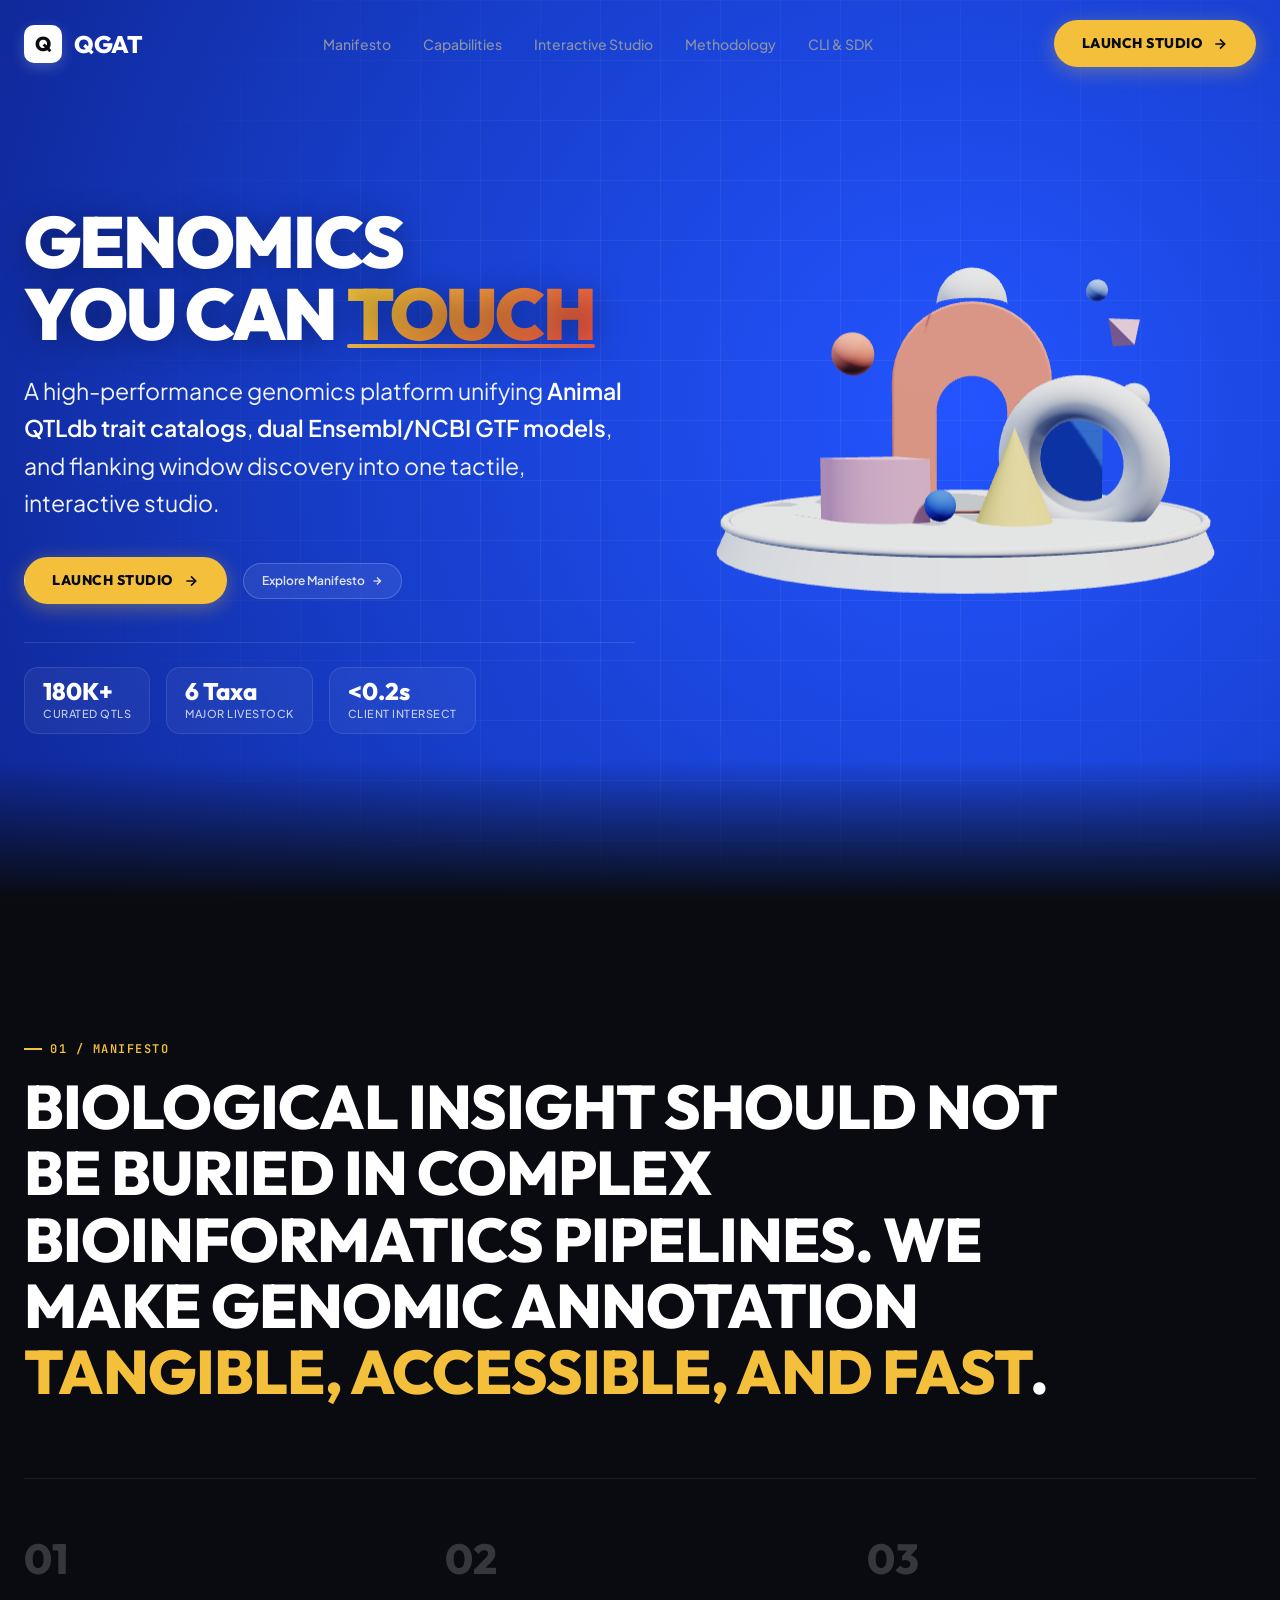
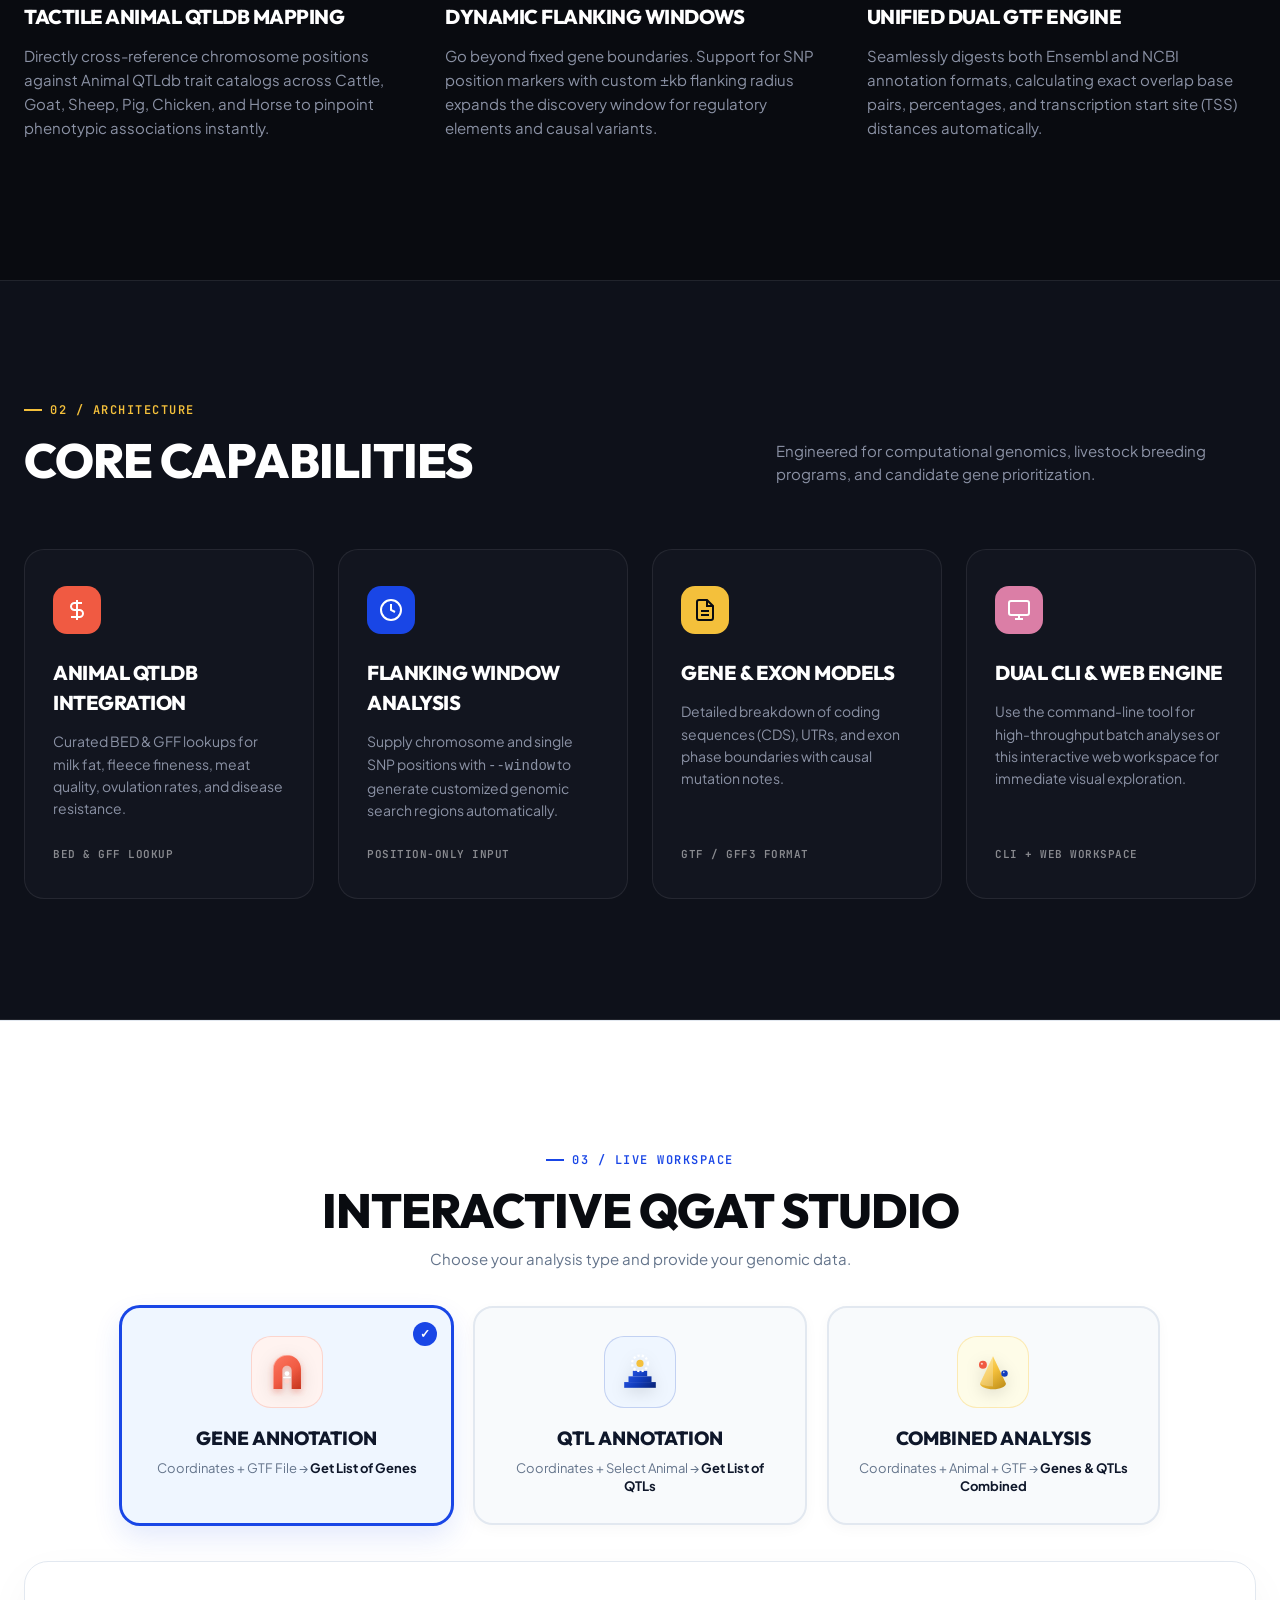
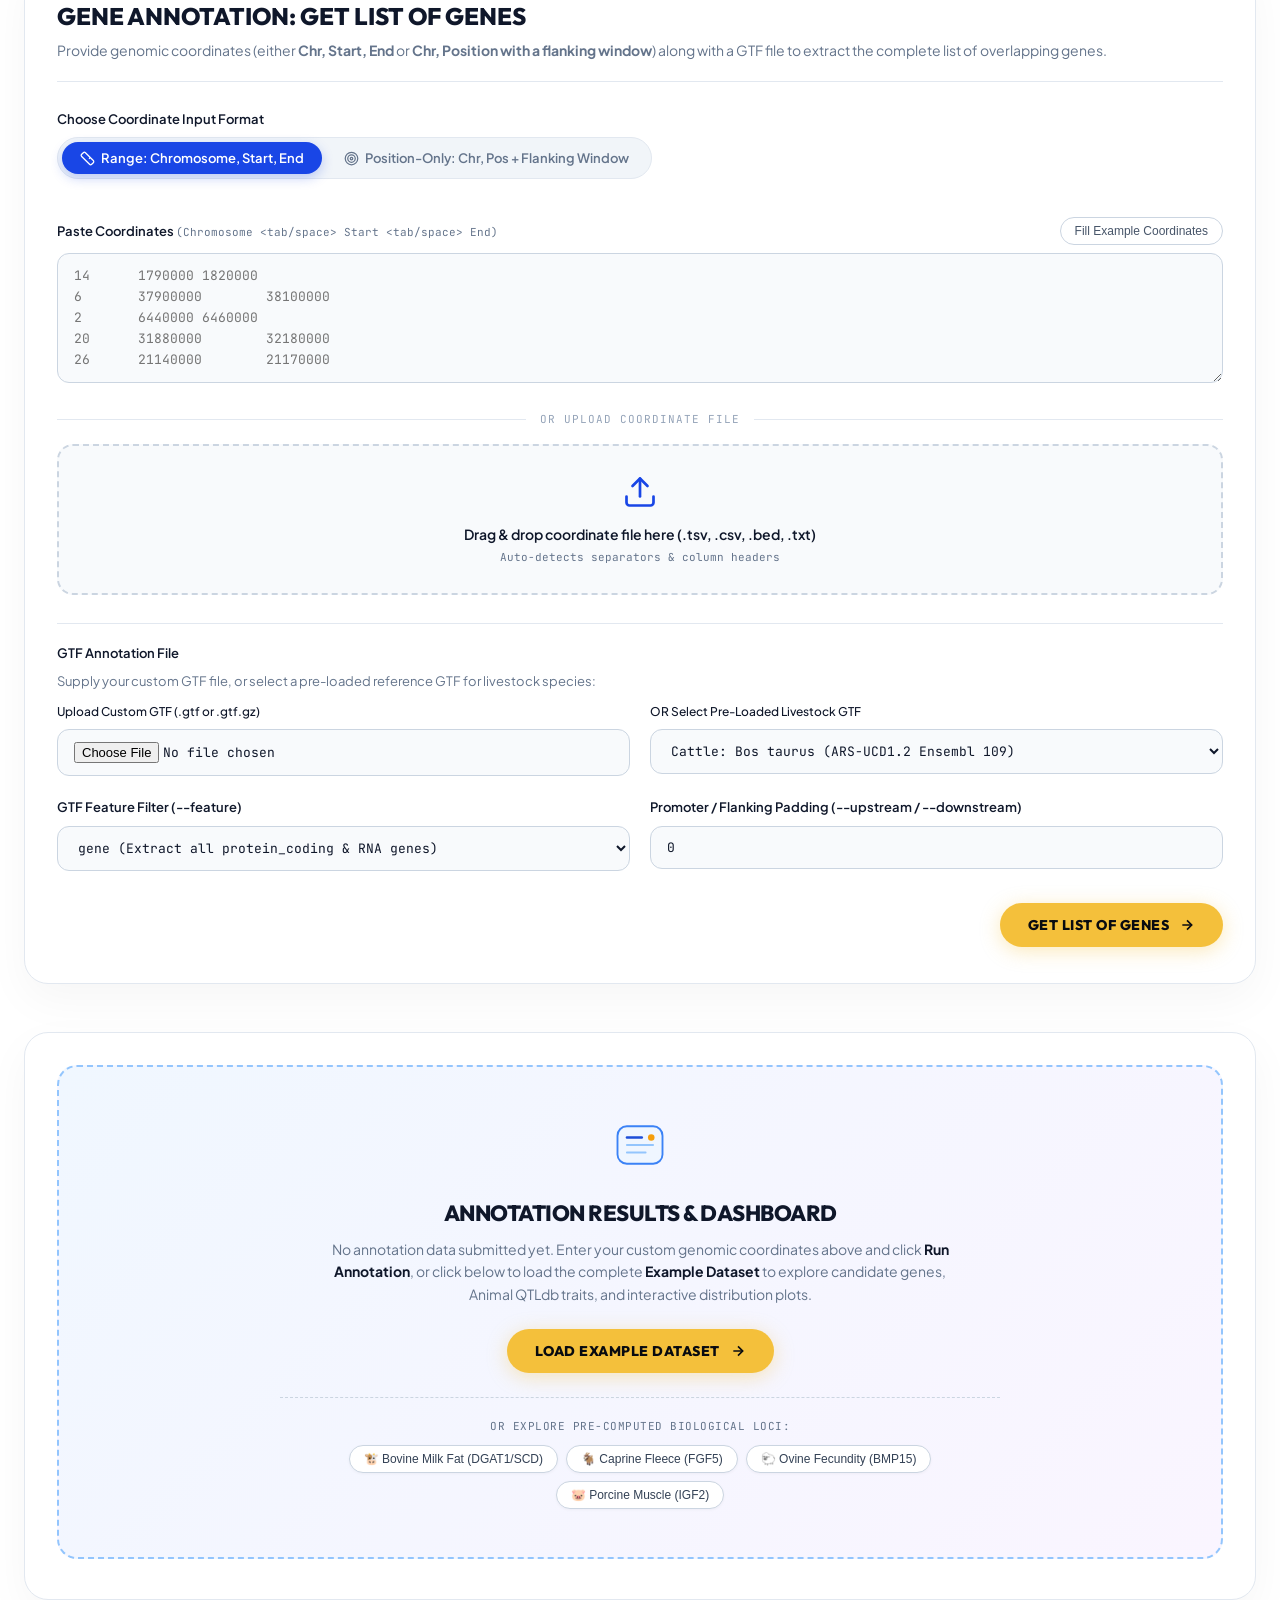
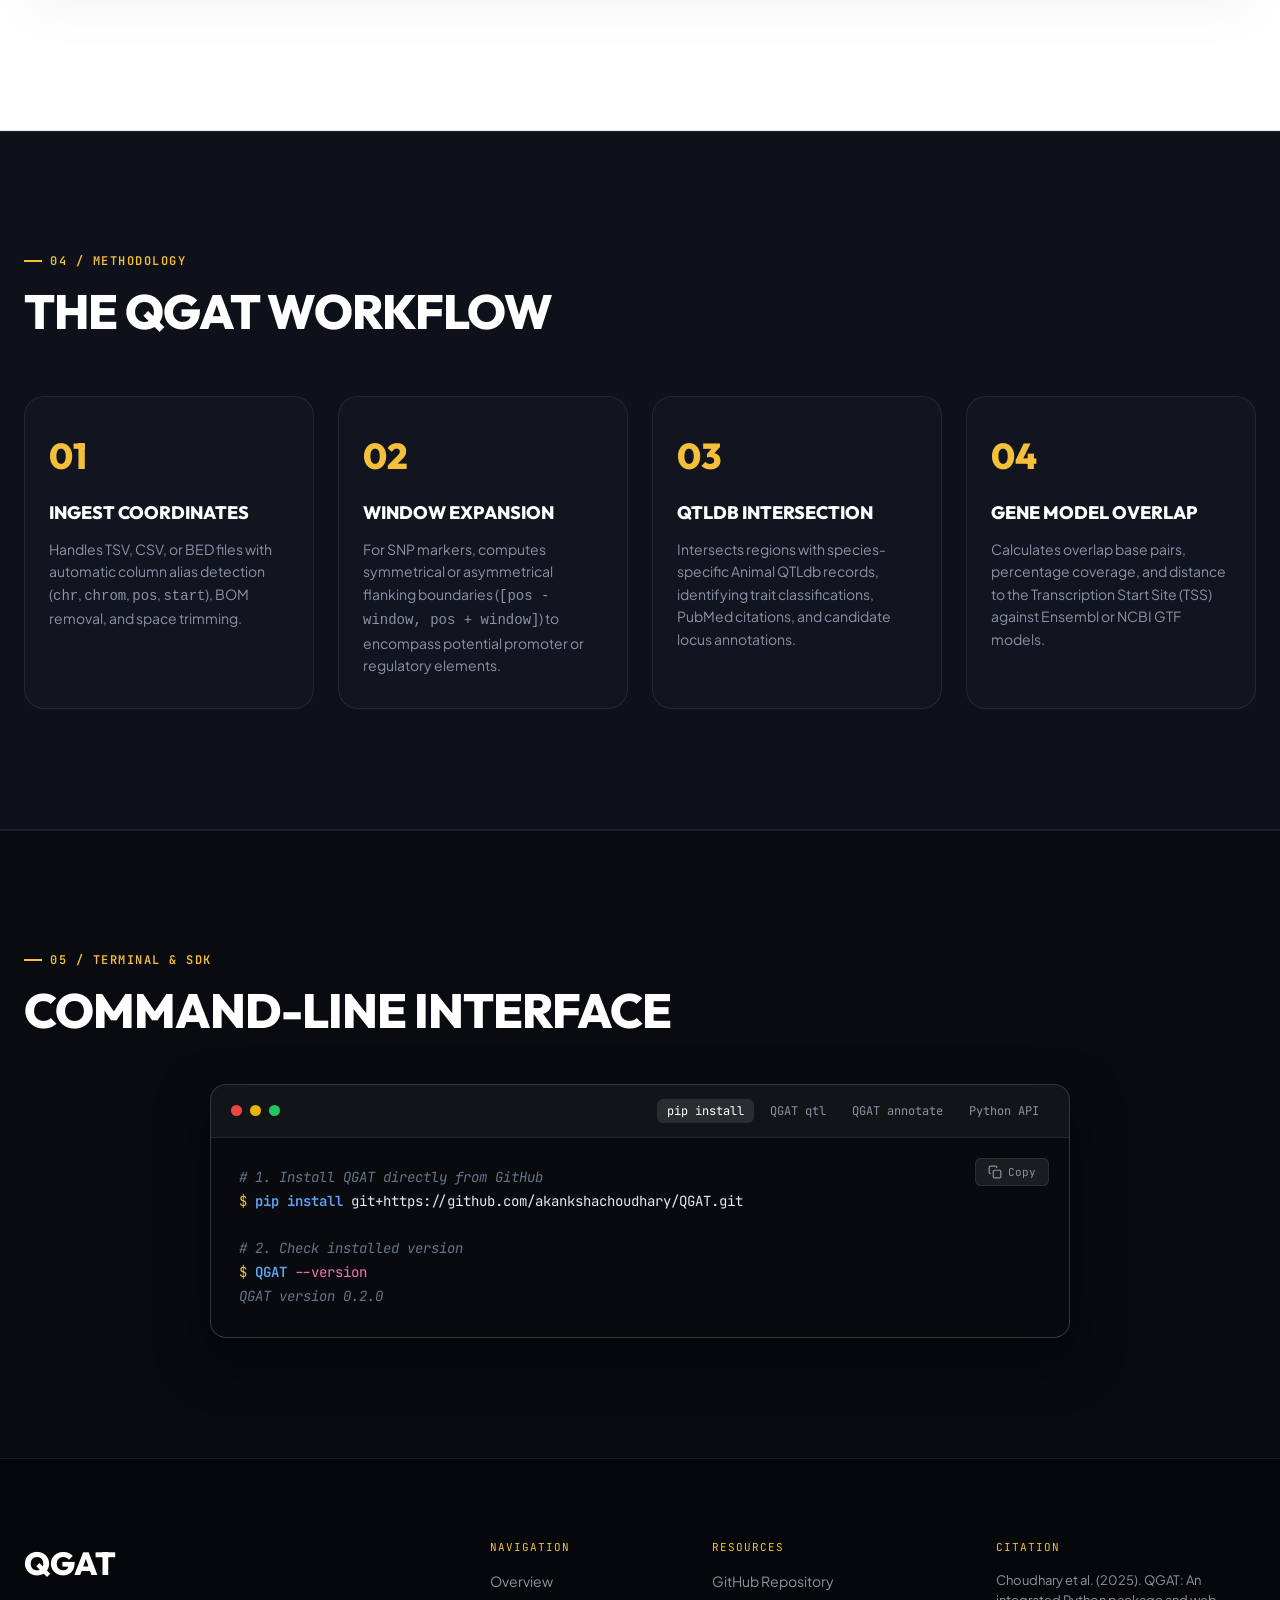
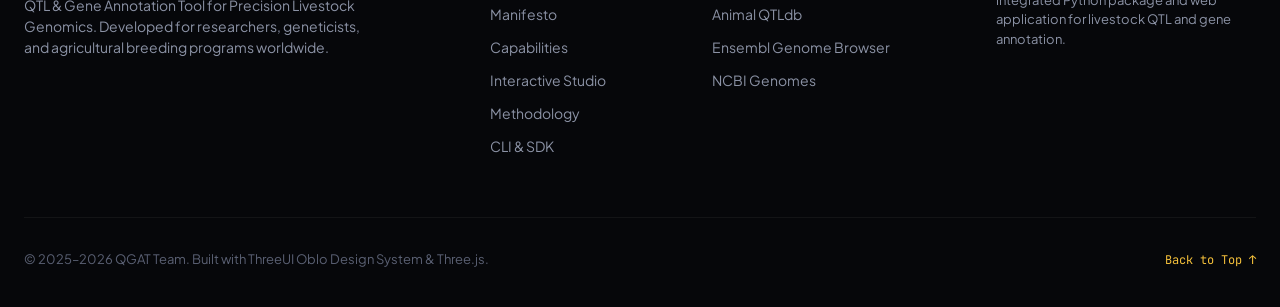
==== commit 76cfc6ab: "Update web interface, custom QTLdb support, and CLI plotting features" ====
--- a/website/index.html
+++ b/website/index.html
@@ -50,14 +50,14 @@
     <div class="container hero-layout">
       <!-- Left Editorial Copy -->
       <div class="hero-copy">
+
         <h1 class="hero-title">
-          <span>GENOMICS</span>
-          <span>YOU CAN</span>
-          <span class="title-alt">TOUCH</span>
+          <span class="title-top">GENOMICS</span>
+          <span class="title-bottom">YOU CAN <span class="title-touch">TOUCH</span></span>
         </h1>
 
         <p class="hero-lede">
-          A high-performance genomics experience unifying Animal QTLdb trait associations, GTF gene models, and flanking window discovery in one tactile, interactive platform.
+          A high-performance genomics platform unifying <strong>Animal QTLdb trait catalogs</strong>, <strong>dual Ensembl/NCBI GTF models</strong>, and flanking window discovery into one tactile, interactive studio.
         </p>
 
         <div class="hero-cta-group">
@@ -507,6 +507,24 @@
                   <div class="animal-select-card__latin">Equus caballus</div>
                   <div class="animal-select-card__assembly">EquCab2</div>
                 </div>
+
+                <div class="animal-select-card" data-species="custom" data-assembly="Custom BED/GFF">
+                  <div class="animal-select-card__img-wrap" style="background: linear-gradient(135deg, #0f172a, #1e293b); display: flex; align-items: center; justify-content: center;">
+                    <svg width="34" height="34" viewBox="0 0 24 24" fill="none" stroke="#38bdf8" stroke-width="2"><path d="M21 15v4a2 2 0 0 1-2 2H5a2 2 0 0 1-2-2v-4"/><polyline points="17 8 12 3 7 8"/><line x1="12" y1="3" x2="12" y2="15"/></svg>
+                  </div>
+                  <div class="animal-select-card__name">Custom QTLdb</div>
+                  <div class="animal-select-card__latin">User-Supplied</div>
+                  <div class="animal-select-card__assembly">Upload BED/GFF</div>
+                </div>
+              </div>
+
+              <!-- Custom QTLdb Upload Field (Shown when Custom is selected) -->
+              <div class="form-group" id="customQtlUploadGroup" style="display: none; background: #f0f9ff; border: 1.5px dashed #0284c7; padding: 18px 20px; border-radius: 14px; margin-top: 16px;">
+                <label class="form-label" style="color: #0369a1; font-weight: 700;">Upload Custom QTL Database File (.bed, .gff, .bed.gz, .gff.gz)</label>
+                <p style="font-size: 13px; color: #475569; margin-bottom: 12px;">
+                  Upload your own Animal QTLdb release, custom candidate intervals, or specialized trait database. Supports standard GFF and BED formats with automatic chromosome normalization.
+                </p>
+                <input type="file" id="customQtlFileInput" class="form-file-input" accept=".bed,.gff,.gz,.tsv,.txt">
               </div>
             </div>
 
--- a/website/css/style.css
+++ b/website/css/style.css
@@ -3,7 +3,7 @@
    Sculptural brand experience inspired by ThreeUI Oblo Landing Page
    ============================================================ */
 
-@import url('https://fonts.googleapis.com/css2?family=JetBrains+Mono:wght@400;500;600;700&family=Plus+Jakarta+Sans:wght@400;500;600;700&family=Syne:wght@700;800&display=swap');
+@import url('https://fonts.googleapis.com/css2?family=JetBrains+Mono:wght@400;500;600;700&family=Outfit:wght@700;800;900&family=Plus+Jakarta+Sans:wght@400;500;600;700;800&display=swap');
 
 :root {
   /* Signature Oblo Palette */
@@ -34,8 +34,8 @@
   --text-muted: #8b92a5;
   --text-dim: #5a6073;
 
-  /* Fonts */
-  --font-display: 'Syne', sans-serif;
+  /* Fonts — Sculptural Outfit Display + Jakarta Body */
+  --font-display: 'Outfit', 'Plus Jakarta Sans', -apple-system, sans-serif;
   --font-body: 'Plus Jakarta Sans', -apple-system, sans-serif;
   --font-mono: 'JetBrains Mono', monospace;
 
@@ -304,32 +304,107 @@
   max-width: 620px;
 }
 
+/* Hero Badge Pill */
+.hero-badge-pill {
+  display: inline-flex;
+  align-items: center;
+  gap: 10px;
+  padding: 6px 16px;
+  background: rgba(255, 255, 255, 0.07);
+  border: 1px solid rgba(255, 255, 255, 0.16);
+  border-radius: 9999px;
+  margin-bottom: 22px;
+  backdrop-filter: blur(12px);
+  box-shadow: 0 4px 20px rgba(0, 0, 0, 0.25);
+}
+
+.badge-pulse {
+  width: 8px;
+  height: 8px;
+  border-radius: 50%;
+  background: #10b981;
+  box-shadow: 0 0 10px #10b981;
+  display: inline-block;
+  animation: badgePulse 2s infinite ease-in-out;
+}
+
+@keyframes badgePulse {
+  0%, 100% { opacity: 1; transform: scale(1); }
+  50% { opacity: 0.45; transform: scale(0.85); }
+}
+
+.badge-text {
+  font-size: 13px;
+  font-weight: 600;
+  color: #f1f5f9;
+  letter-spacing: 0.3px;
+}
+
+.badge-version {
+  font-size: 11px;
+  font-weight: 700;
+  font-family: var(--font-mono);
+  padding: 2px 7px;
+  border-radius: 6px;
+  background: rgba(56, 189, 248, 0.2);
+  color: #38bdf8;
+  border: 1px solid rgba(56, 189, 248, 0.35);
+}
+
 .hero-title {
   font-family: var(--font-display);
-  font-size: clamp(52px, 7vw, 92px);
-  font-weight: 800;
-  line-height: 0.92;
-  letter-spacing: -2px;
+  font-size: clamp(46px, 5.8vw, 72px);
+  font-weight: 900;
+  line-height: 1.0;
+  letter-spacing: -0.03em;
   text-transform: uppercase;
   color: #ffffff;
-  margin-bottom: 24px;
-}
-
-.hero-title span {
+  margin-bottom: 22px;
+  text-shadow: 0 4px 30px rgba(0, 0, 0, 0.35);
+}
+
+.hero-title .title-top {
   display: block;
-}
-
-.hero-title .title-alt {
-  color: #ffffff;
-  opacity: 0.95;
+  color: #ffffff;
+}
+
+.hero-title .title-bottom {
+  display: block;
+  color: #ffffff;
+}
+
+.hero-title .title-touch {
+  display: inline-block;
+  background: linear-gradient(135deg, #f4c03b 15%, #f05a42 90%);
+  -webkit-background-clip: text;
+  -webkit-text-fill-color: transparent;
+  position: relative;
+}
+
+.hero-title .title-touch::after {
+  content: '';
+  position: absolute;
+  left: 0;
+  bottom: 2px;
+  width: 100%;
+  height: 4px;
+  background: linear-gradient(90deg, #f4c03b, #f05a42);
+  border-radius: 9999px;
+  opacity: 0.9;
 }
 
 .hero-lede {
-  font-size: 18px;
-  line-height: 1.6;
-  color: rgba(255, 255, 255, 0.88);
-  max-width: 540px;
+  font-size: clamp(20px, 2.3vw, 23px);
+  line-height: 1.62;
+  color: rgba(255, 255, 255, 0.94);
+  max-width: 620px;
   margin-bottom: 36px;
+  font-weight: 400;
+}
+
+.hero-lede strong {
+  color: #ffffff;
+  font-weight: 600;
 }
 
 .hero-cta-group {
@@ -337,34 +412,48 @@
   align-items: center;
   flex-wrap: wrap;
   gap: 16px;
-  margin-bottom: 40px;
+  margin-bottom: 38px;
 }
 
 .hero-meta-strip {
   display: flex;
   align-items: center;
-  gap: 24px;
+  gap: 16px;
   padding-top: 24px;
-  border-top: 1px solid rgba(255, 255, 255, 0.15);
+  border-top: 1px solid rgba(255, 255, 255, 0.12);
 }
 
 .meta-item {
   display: flex;
   flex-direction: column;
+  padding: 10px 18px;
+  background: rgba(255, 255, 255, 0.05);
+  border: 1px solid rgba(255, 255, 255, 0.1);
+  border-radius: 14px;
+  backdrop-filter: blur(8px);
+  transition: transform 0.25s ease, border-color 0.25s ease;
+}
+
+.meta-item:hover {
+  transform: translateY(-2px);
+  border-color: rgba(244, 192, 59, 0.45);
 }
 
 .meta-num {
   font-family: var(--font-display);
-  font-size: 22px;
+  font-size: 24px;
   font-weight: 800;
   color: #ffffff;
+  line-height: 1.1;
+  margin-bottom: 2px;
 }
 
 .meta-label {
-  font-size: 12px;
-  color: rgba(255, 255, 255, 0.7);
+  font-size: 11px;
+  color: rgba(255, 255, 255, 0.75);
   text-transform: uppercase;
   letter-spacing: 0.5px;
+  font-weight: 500;
 }
 
 /* 3D Scene Viewport */
